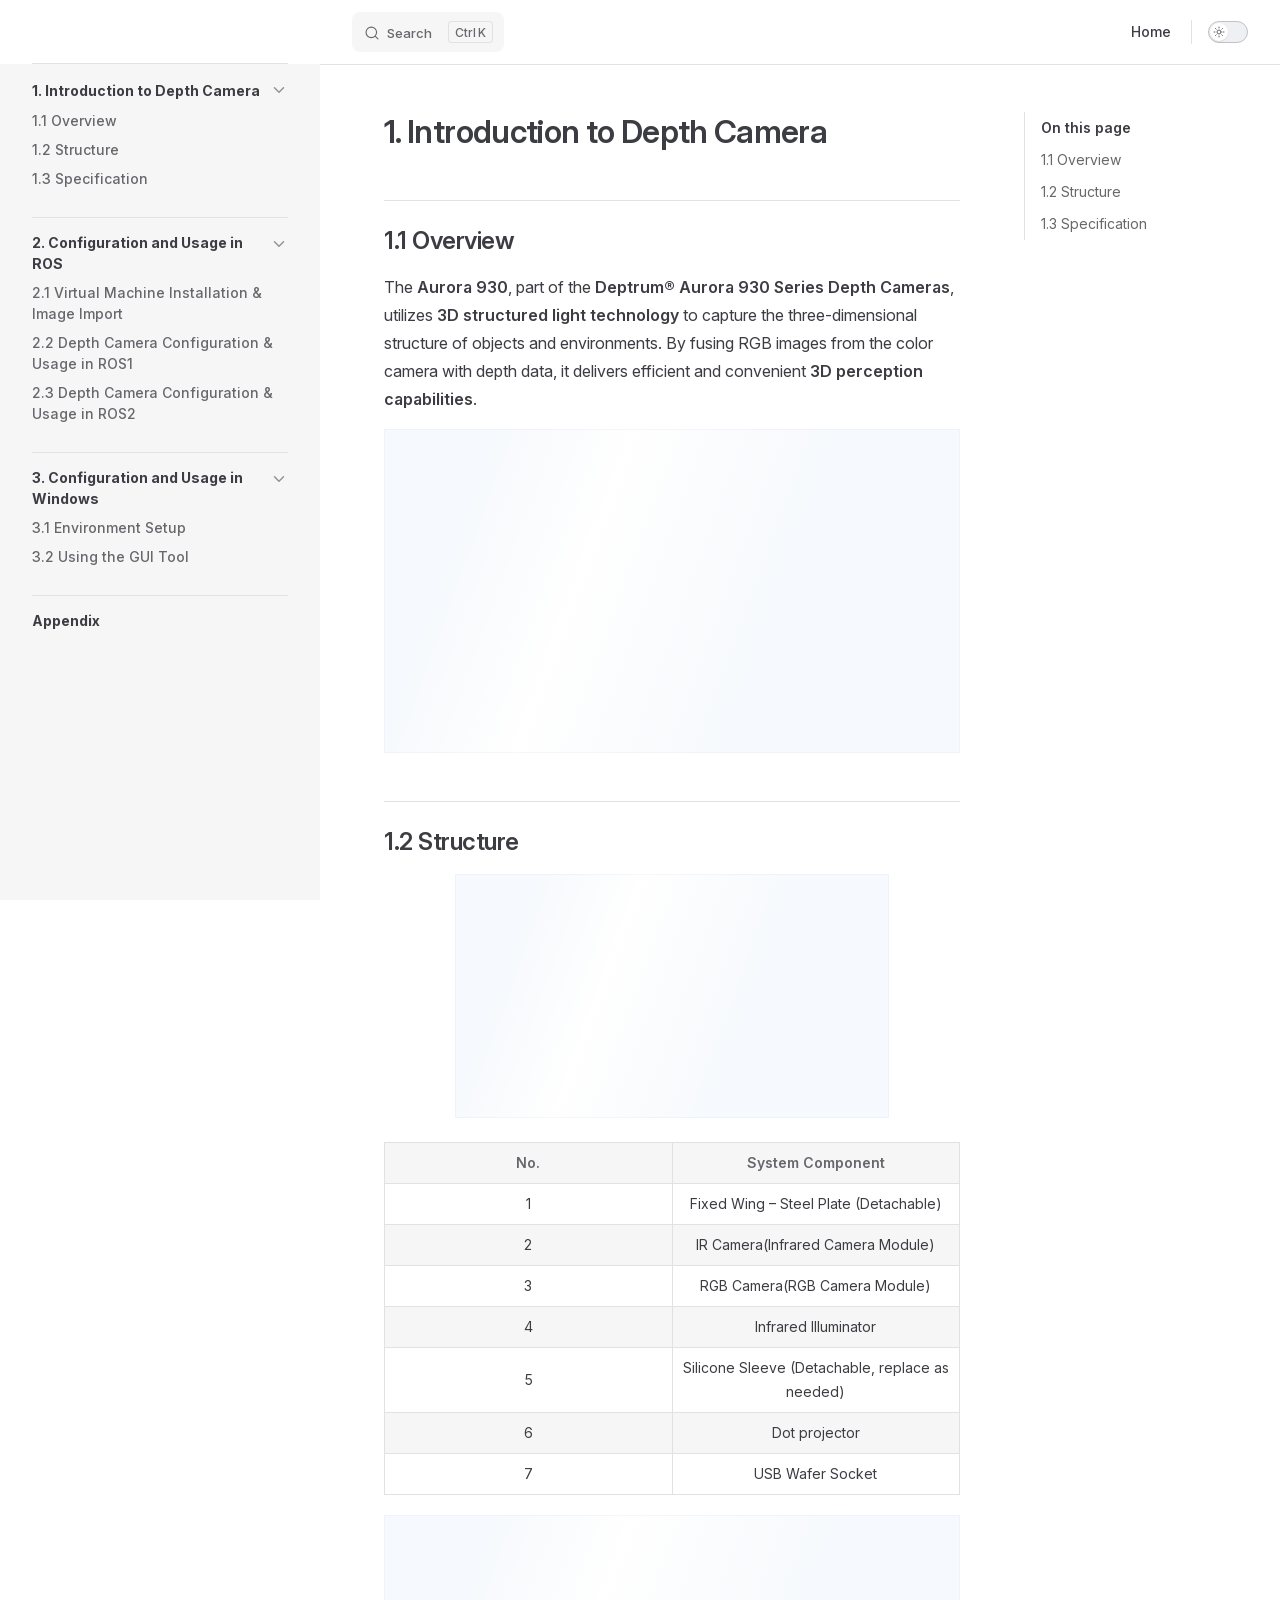
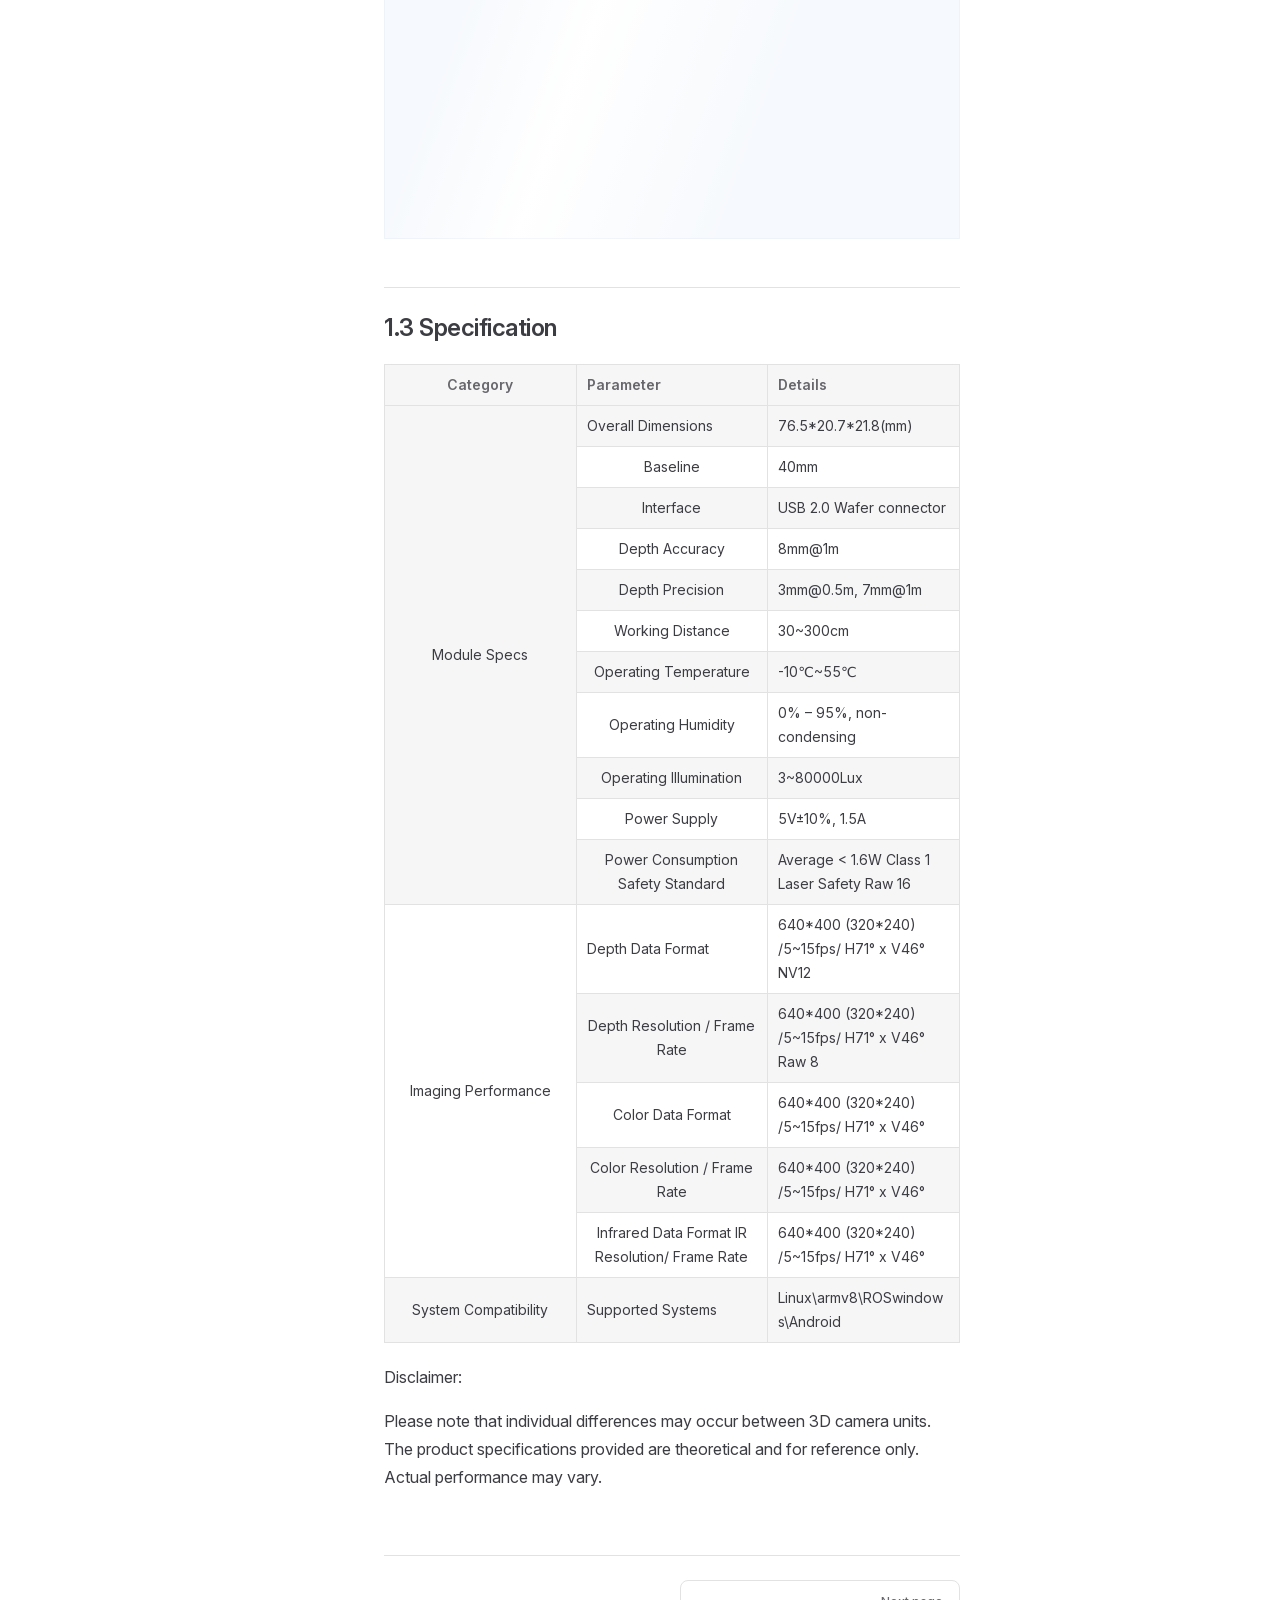
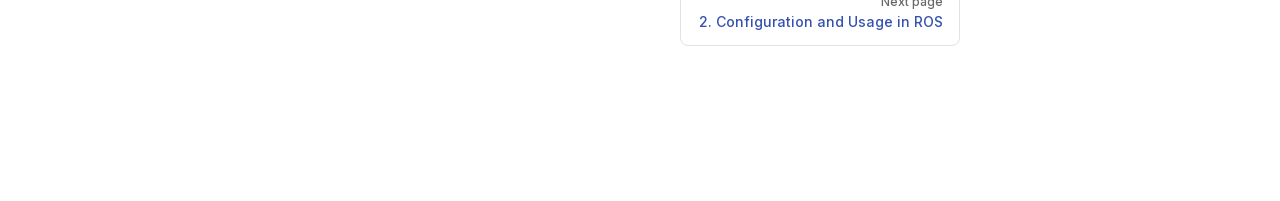
==== projects/Aurora930-Pro/en/latest/index.html @ 8a3d4b2e "内容修改" ====
<!DOCTYPE html>
<html lang="en-US" dir="ltr">
  <head>
    <meta charset="utf-8">
    <meta name="viewport" content="width=device-width,initial-scale=1">
    <title>Aurora930-Pro Documentation</title>
    <meta name="description" content="Aurora930-Pro depth camera documentation">
    <meta name="generator" content="VitePress v1.6.4">
    <link rel="preload stylesheet" href="/projects/Aurora930-Pro/en/latest/assets/style.Cp7P6zC-.css" as="style">
    <link rel="preload stylesheet" href="/projects/Aurora930-Pro/en/latest/vp-icons.css" as="style">
    
    <script type="module" src="/projects/Aurora930-Pro/en/latest/assets/app.D8AveaVB.js"></script>
    <link rel="preload" href="/projects/Aurora930-Pro/en/latest/assets/inter-roman-latin.Di8DUHzh.woff2" as="font" type="font/woff2" crossorigin="">
    <link rel="modulepreload" href="/projects/Aurora930-Pro/en/latest/assets/chunks/theme.DagCFH_u.js">
    <link rel="modulepreload" href="/projects/Aurora930-Pro/en/latest/assets/chunks/framework.CgKFW5Fx.js">
    <link rel="modulepreload" href="/projects/Aurora930-Pro/en/latest/assets/index.md.cElbRmN9.lean.js">
    <link rel="icon" href="/projects/Aurora930-Pro/en/latest/favicon.ico">
    <script id="check-dark-mode">(()=>{const e=localStorage.getItem("vitepress-theme-appearance")||"auto",a=window.matchMedia("(prefers-color-scheme: dark)").matches;(!e||e==="auto"?a:e==="dark")&&document.documentElement.classList.add("dark")})();</script>
    <script id="check-mac-os">document.documentElement.classList.toggle("mac",/Mac|iPhone|iPod|iPad/i.test(navigator.platform));</script>
  </head>
  <body>
    <div id="app"><!--[--><div class="page-redirect" style="text-align:center;padding:100px 20px;"><p>Redirecting to content page...</p><p><a href="/projects/Aurora930-Pro/en/latest/docs/1.Introduction_to_Depth_Camera.html" target="_self">If you are not redirected automatically, click here</a></p></div><!--[--><!----><!--]--><!----><!--]--></div>
    <script>window.__VP_HASH_MAP__=JSON.parse("{\"docs_1.introduction_to_depth_camera.md\":\"BYL09eOH\",\"docs_2.configuration_and_usage_in_ros.md\":\"D1vqk2oC\",\"docs_3.configuration_and_usage_in_windows.md\":\"Bz9KjbNF\",\"docs_appendix.md\":\"94akVBrg\",\"docs_index.md\":\"9IpDhLNs\",\"index.md\":\"cElbRmN9\"}");window.__VP_SITE_DATA__=JSON.parse("{\"lang\":\"en-US\",\"dir\":\"ltr\",\"title\":\"Aurora930-Pro Documentation\",\"description\":\"Aurora930-Pro depth camera documentation\",\"base\":\"/projects/Aurora930-Pro/en/latest/\",\"head\":[],\"router\":{\"prefetchLinks\":true},\"appearance\":true,\"themeConfig\":{\"siteTitle\":false,\"logo\":\"/e-logo.png\",\"outline\":[2,3],\"search\":{\"provider\":\"local\",\"options\":{\"translations\":{\"button\":{\"buttonText\":\"Search\",\"buttonAriaLabel\":\"Search\"},\"modal\":{\"searchBox\":{\"resetButtonTitle\":\"Clear search query\",\"resetButtonAriaLabel\":\"Clear search query\",\"cancelButtonText\":\"Cancel\",\"cancelButtonAriaLabel\":\"Cancel\"},\"startScreen\":{\"recentSearchTitle\":\"Recent Searches\",\"noRecentSearchText\":\"No recent searches\",\"suggestedQueryTitle\":\"Suggested Queries\"},\"noResultsScreen\":{\"noResultsText\":\"No results found for\",\"suggestedQueryText\":\"You can try searching for\",\"reportMissingResultsText\":\"Have any queries?\",\"reportMissingResultsLinkText\":\"Report here\"},\"footer\":{\"selectText\":\"to select\",\"navigateText\":\"to navigate\",\"closeText\":\"to close\"}}}}},\"nav\":[{\"text\":\"Home\",\"link\":\"https://www.hiwonder.net/\",\"target\":\"_self\"}],\"sidebar\":[{\"text\":\"1. Introduction to Depth Camera\",\"link\":\"/docs/1.Introduction_to_Depth_Camera.html\",\"collapsed\":false,\"items\":[{\"text\":\"1.1 Overview\",\"link\":\"/docs/1.Introduction_to_Depth_Camera.html#_1-1-overview\"},{\"text\":\"1.2 Structure\",\"link\":\"/docs/1.Introduction_to_Depth_Camera.html#_1-2-structure\"},{\"text\":\"1.3 Specification\",\"link\":\"/docs/1.Introduction_to_Depth_Camera.html#_1-3-specification\"}]},{\"text\":\"2. Configuration and Usage in ROS\",\"link\":\"/docs/2.Configuration_and_Usage_in_ROS.html\",\"collapsed\":false,\"items\":[{\"text\":\"2.1 Virtual Machine Installation & Image Import\",\"link\":\"/docs/2.Configuration_and_Usage_in_ROS.html#_2-1-virtual-machine-installation-image-import\"},{\"text\":\"2.2 Depth Camera Configuration & Usage in ROS1\",\"link\":\"/docs/2.Configuration_and_Usage_in_ROS.html#_2-2-depth-camera-configuration-usage-in-ros1\"},{\"text\":\"2.3 Depth Camera Configuration & Usage in ROS2\",\"link\":\"/docs/2.Configuration_and_Usage_in_ROS.html#_2-3-depth-camera-configuration-usage-in-ros2\"}]},{\"text\":\"3. Configuration and Usage in Windows\",\"link\":\"/docs/3.Configuration_and_Usage_in_Windows.html\",\"collapsed\":false,\"items\":[{\"text\":\"3.1 Environment Setup\",\"link\":\"/docs/3.Configuration_and_Usage_in_Windows.html#_3-1-environment-setup\"},{\"text\":\"3.2 Using the GUI Tool\",\"link\":\"/docs/3.Configuration_and_Usage_in_Windows.html#_3-2-using-the-gui-tool\"}]},{\"text\":\"Appendix\",\"link\":\"/docs/Appendix.html\",\"collapsed\":false,\"items\":[]}]},\"locales\":{},\"scrollOffset\":134,\"cleanUrls\":false}");</script>
    
  </body>
</html>
---- projects/Aurora930-Pro/en/latest/assets/style.Cp7P6zC-.css ----
@font-face{font-family:Inter;font-style:normal;font-weight:100 900;font-display:swap;src:url(/projects/Aurora930-Pro/en/latest/assets/inter-roman-cyrillic-ext.BBPuwvHQ.woff2) format("woff2");unicode-range:U+0460-052F,U+1C80-1C88,U+20B4,U+2DE0-2DFF,U+A640-A69F,U+FE2E-FE2F}@font-face{font-family:Inter;font-style:normal;font-weight:100 900;font-display:swap;src:url(/projects/Aurora930-Pro/en/latest/assets/inter-roman-cyrillic.C5lxZ8CY.woff2) format("woff2");unicode-range:U+0301,U+0400-045F,U+0490-0491,U+04B0-04B1,U+2116}@font-face{font-family:Inter;font-style:normal;font-weight:100 900;font-display:swap;src:url(/projects/Aurora930-Pro/en/latest/assets/inter-roman-greek-ext.CqjqNYQ-.woff2) format("woff2");unicode-range:U+1F00-1FFF}@font-face{font-family:Inter;font-style:normal;font-weight:100 900;font-display:swap;src:url(/projects/Aurora930-Pro/en/latest/assets/inter-roman-greek.BBVDIX6e.woff2) format("woff2");unicode-range:U+0370-0377,U+037A-037F,U+0384-038A,U+038C,U+038E-03A1,U+03A3-03FF}@font-face{font-family:Inter;font-style:normal;font-weight:100 900;font-display:swap;src:url(/projects/Aurora930-Pro/en/latest/assets/inter-roman-vietnamese.BjW4sHH5.woff2) format("woff2");unicode-range:U+0102-0103,U+0110-0111,U+0128-0129,U+0168-0169,U+01A0-01A1,U+01AF-01B0,U+0300-0301,U+0303-0304,U+0308-0309,U+0323,U+0329,U+1EA0-1EF9,U+20AB}@font-face{font-family:Inter;font-style:normal;font-weight:100 900;font-display:swap;src:url(/projects/Aurora930-Pro/en/latest/assets/inter-roman-latin-ext.4ZJIpNVo.woff2) format("woff2");unicode-range:U+0100-02AF,U+0304,U+0308,U+0329,U+1E00-1E9F,U+1EF2-1EFF,U+2020,U+20A0-20AB,U+20AD-20C0,U+2113,U+2C60-2C7F,U+A720-A7FF}@font-face{font-family:Inter;font-style:normal;font-weight:100 900;font-display:swap;src:url(/projects/Aurora930-Pro/en/latest/assets/inter-roman-latin.Di8DUHzh.woff2) format("woff2");unicode-range:U+0000-00FF,U+0131,U+0152-0153,U+02BB-02BC,U+02C6,U+02DA,U+02DC,U+0304,U+0308,U+0329,U+2000-206F,U+2074,U+20AC,U+2122,U+2191,U+2193,U+2212,U+2215,U+FEFF,U+FFFD}@font-face{font-family:Inter;font-style:italic;font-weight:100 900;font-display:swap;src:url(/projects/Aurora930-Pro/en/latest/assets/inter-italic-cyrillic-ext.r48I6akx.woff2) format("woff2");unicode-range:U+0460-052F,U+1C80-1C88,U+20B4,U+2DE0-2DFF,U+A640-A69F,U+FE2E-FE2F}@font-face{font-family:Inter;font-style:italic;font-weight:100 900;font-display:swap;src:url(/projects/Aurora930-Pro/en/latest/assets/inter-italic-cyrillic.By2_1cv3.woff2) format("woff2");unicode-range:U+0301,U+0400-045F,U+0490-0491,U+04B0-04B1,U+2116}@font-face{font-family:Inter;font-style:italic;font-weight:100 900;font-display:swap;src:url(/projects/Aurora930-Pro/en/latest/assets/inter-italic-greek-ext.1u6EdAuj.woff2) format("woff2");unicode-range:U+1F00-1FFF}@font-face{font-family:Inter;font-style:italic;font-weight:100 900;font-display:swap;src:url(/projects/Aurora930-Pro/en/latest/assets/inter-italic-greek.DJ8dCoTZ.woff2) format("woff2");unicode-range:U+0370-0377,U+037A-037F,U+0384-038A,U+038C,U+038E-03A1,U+03A3-03FF}@font-face{font-family:Inter;font-style:italic;font-weight:100 900;font-display:swap;src:url(/projects/Aurora930-Pro/en/latest/assets/inter-italic-vietnamese.BSbpV94h.woff2) format("woff2");unicode-range:U+0102-0103,U+0110-0111,U+0128-0129,U+0168-0169,U+01A0-01A1,U+01AF-01B0,U+0300-0301,U+0303-0304,U+0308-0309,U+0323,U+0329,U+1EA0-1EF9,U+20AB}@font-face{font-family:Inter;font-style:italic;font-weight:100 900;font-display:swap;src:url(/projects/Aurora930-Pro/en/latest/assets/inter-italic-latin-ext.CN1xVJS-.woff2) format("woff2");unicode-range:U+0100-02AF,U+0304,U+0308,U+0329,U+1E00-1E9F,U+1EF2-1EFF,U+2020,U+20A0-20AB,U+20AD-20C0,U+2113,U+2C60-2C7F,U+A720-A7FF}@font-face{font-family:Inter;font-style:italic;font-weight:100 900;font-display:swap;src:url(/projects/Aurora930-Pro/en/latest/assets/inter-italic-latin.C2AdPX0b.woff2) format("woff2");unicode-range:U+0000-00FF,U+0131,U+0152-0153,U+02BB-02BC,U+02C6,U+02DA,U+02DC,U+0304,U+0308,U+0329,U+2000-206F,U+2074,U+20AC,U+2122,U+2191,U+2193,U+2212,U+2215,U+FEFF,U+FFFD}@font-face{font-family:Punctuation SC;font-weight:400;src:local("PingFang SC Regular"),local("Noto Sans CJK SC"),local("Microsoft YaHei");unicode-range:U+201C,U+201D,U+2018,U+2019,U+2E3A,U+2014,U+2013,U+2026,U+00B7,U+007E,U+002F}@font-face{font-family:Punctuation SC;font-weight:500;src:local("PingFang SC Medium"),local("Noto Sans CJK SC"),local("Microsoft YaHei");unicode-range:U+201C,U+201D,U+2018,U+2019,U+2E3A,U+2014,U+2013,U+2026,U+00B7,U+007E,U+002F}@font-face{font-family:Punctuation SC;font-weight:600;src:local("PingFang SC Semibold"),local("Noto Sans CJK SC Bold"),local("Microsoft YaHei Bold");unicode-range:U+201C,U+201D,U+2018,U+2019,U+2E3A,U+2014,U+2013,U+2026,U+00B7,U+007E,U+002F}@font-face{font-family:Punctuation SC;font-weight:700;src:local("PingFang SC Semibold"),local("Noto Sans CJK SC Bold"),local("Microsoft YaHei Bold");unicode-range:U+201C,U+201D,U+2018,U+2019,U+2E3A,U+2014,U+2013,U+2026,U+00B7,U+007E,U+002F}:root{--vp-c-white: #ffffff;--vp-c-black: #000000;--vp-c-neutral: var(--vp-c-black);--vp-c-neutral-inverse: var(--vp-c-white)}.dark{--vp-c-neutral: var(--vp-c-white);--vp-c-neutral-inverse: var(--vp-c-black)}:root{--vp-c-gray-1: #dddde3;--vp-c-gray-2: #e4e4e9;--vp-c-gray-3: #ebebef;--vp-c-gray-soft: rgba(142, 150, 170, .14);--vp-c-indigo-1: #3451b2;--vp-c-indigo-2: #3a5ccc;--vp-c-indigo-3: #5672cd;--vp-c-indigo-soft: rgba(100, 108, 255, .14);--vp-c-purple-1: #6f42c1;--vp-c-purple-2: #7e4cc9;--vp-c-purple-3: #8e5cd9;--vp-c-purple-soft: rgba(159, 122, 234, .14);--vp-c-green-1: #18794e;--vp-c-green-2: #299764;--vp-c-green-3: #30a46c;--vp-c-green-soft: rgba(16, 185, 129, .14);--vp-c-yellow-1: #915930;--vp-c-yellow-2: #946300;--vp-c-yellow-3: #9f6a00;--vp-c-yellow-soft: rgba(234, 179, 8, .14);--vp-c-red-1: #b8272c;--vp-c-red-2: #d5393e;--vp-c-red-3: #e0575b;--vp-c-red-soft: rgba(244, 63, 94, .14);--vp-c-sponsor: #db2777}.dark{--vp-c-gray-1: #515c67;--vp-c-gray-2: #414853;--vp-c-gray-3: #32363f;--vp-c-gray-soft: rgba(101, 117, 133, .16);--vp-c-indigo-1: #a8b1ff;--vp-c-indigo-2: #5c73e7;--vp-c-indigo-3: #3e63dd;--vp-c-indigo-soft: rgba(100, 108, 255, .16);--vp-c-purple-1: #c8abfa;--vp-c-purple-2: #a879e6;--vp-c-purple-3: #8e5cd9;--vp-c-purple-soft: rgba(159, 122, 234, .16);--vp-c-green-1: #3dd68c;--vp-c-green-2: #30a46c;--vp-c-green-3: #298459;--vp-c-green-soft: rgba(16, 185, 129, .16);--vp-c-yellow-1: #f9b44e;--vp-c-yellow-2: #da8b17;--vp-c-yellow-3: #a46a0a;--vp-c-yellow-soft: rgba(234, 179, 8, .16);--vp-c-red-1: #f66f81;--vp-c-red-2: #f14158;--vp-c-red-3: #b62a3c;--vp-c-red-soft: rgba(244, 63, 94, .16)}:root{--vp-c-bg: #ffffff;--vp-c-bg-alt: #f6f6f7;--vp-c-bg-elv: #ffffff;--vp-c-bg-soft: #f6f6f7}.dark{--vp-c-bg: #1b1b1f;--vp-c-bg-alt: #161618;--vp-c-bg-elv: #202127;--vp-c-bg-soft: #202127}:root{--vp-c-border: #c2c2c4;--vp-c-divider: #e2e2e3;--vp-c-gutter: #e2e2e3}.dark{--vp-c-border: #3c3f44;--vp-c-divider: #2e2e32;--vp-c-gutter: #000000}:root{--vp-c-text-1: #3c3c43;--vp-c-text-2: #67676c;--vp-c-text-3: #929295}.dark{--vp-c-text-1: #dfdfd6;--vp-c-text-2: #98989f;--vp-c-text-3: #6a6a71}:root{--vp-c-default-1: var(--vp-c-gray-1);--vp-c-default-2: var(--vp-c-gray-2);--vp-c-default-3: var(--vp-c-gray-3);--vp-c-default-soft: var(--vp-c-gray-soft);--vp-c-brand-1: var(--vp-c-indigo-1);--vp-c-brand-2: var(--vp-c-indigo-2);--vp-c-brand-3: var(--vp-c-indigo-3);--vp-c-brand-soft: var(--vp-c-indigo-soft);--vp-c-brand: var(--vp-c-brand-1);--vp-c-tip-1: var(--vp-c-brand-1);--vp-c-tip-2: var(--vp-c-brand-2);--vp-c-tip-3: var(--vp-c-brand-3);--vp-c-tip-soft: var(--vp-c-brand-soft);--vp-c-note-1: var(--vp-c-brand-1);--vp-c-note-2: var(--vp-c-brand-2);--vp-c-note-3: var(--vp-c-brand-3);--vp-c-note-soft: var(--vp-c-brand-soft);--vp-c-success-1: var(--vp-c-green-1);--vp-c-success-2: var(--vp-c-green-2);--vp-c-success-3: var(--vp-c-green-3);--vp-c-success-soft: var(--vp-c-green-soft);--vp-c-important-1: var(--vp-c-purple-1);--vp-c-important-2: var(--vp-c-purple-2);--vp-c-important-3: var(--vp-c-purple-3);--vp-c-important-soft: var(--vp-c-purple-soft);--vp-c-warning-1: var(--vp-c-yellow-1);--vp-c-warning-2: var(--vp-c-yellow-2);--vp-c-warning-3: var(--vp-c-yellow-3);--vp-c-warning-soft: var(--vp-c-yellow-soft);--vp-c-danger-1: var(--vp-c-red-1);--vp-c-danger-2: var(--vp-c-red-2);--vp-c-danger-3: var(--vp-c-red-3);--vp-c-danger-soft: var(--vp-c-red-soft);--vp-c-caution-1: var(--vp-c-red-1);--vp-c-caution-2: var(--vp-c-red-2);--vp-c-caution-3: var(--vp-c-red-3);--vp-c-caution-soft: var(--vp-c-red-soft)}:root{--vp-font-family-base: "Inter", ui-sans-serif, system-ui, sans-serif, "Apple Color Emoji", "Segoe UI Emoji", "Segoe UI Symbol", "Noto Color Emoji";--vp-font-family-mono: ui-monospace, "Menlo", "Monaco", "Consolas", "Liberation Mono", "Courier New", monospace;font-optical-sizing:auto}:root:where(:lang(zh)){--vp-font-family-base: "Punctuation SC", "Inter", ui-sans-serif, system-ui, sans-serif, "Apple Color Emoji", "Segoe UI Emoji", "Segoe UI Symbol", "Noto Color Emoji"}:root{--vp-shadow-1: 0 1px 2px rgba(0, 0, 0, .04), 0 1px 2px rgba(0, 0, 0, .06);--vp-shadow-2: 0 3px 12px rgba(0, 0, 0, .07), 0 1px 4px rgba(0, 0, 0, .07);--vp-shadow-3: 0 12px 32px rgba(0, 0, 0, .1), 0 2px 6px rgba(0, 0, 0, .08);--vp-shadow-4: 0 14px 44px rgba(0, 0, 0, .12), 0 3px 9px rgba(0, 0, 0, .12);--vp-shadow-5: 0 18px 56px rgba(0, 0, 0, .16), 0 4px 12px rgba(0, 0, 0, .16)}:root{--vp-z-index-footer: 10;--vp-z-index-local-nav: 20;--vp-z-index-nav: 30;--vp-z-index-layout-top: 40;--vp-z-index-backdrop: 50;--vp-z-index-sidebar: 60}@media (min-width: 960px){:root{--vp-z-index-sidebar: 25}}:root{--vp-layout-max-width: 1440px}:root{--vp-header-anchor-symbol: "#"}:root{--vp-code-line-height: 1.7;--vp-code-font-size: .875em;--vp-code-color: var(--vp-c-brand-1);--vp-code-link-color: var(--vp-c-brand-1);--vp-code-link-hover-color: var(--vp-c-brand-2);--vp-code-bg: var(--vp-c-default-soft);--vp-code-block-color: var(--vp-c-text-2);--vp-code-block-bg: var(--vp-c-bg-alt);--vp-code-block-divider-color: var(--vp-c-gutter);--vp-code-lang-color: var(--vp-c-text-3);--vp-code-line-highlight-color: var(--vp-c-default-soft);--vp-code-line-number-color: var(--vp-c-text-3);--vp-code-line-diff-add-color: var(--vp-c-success-soft);--vp-code-line-diff-add-symbol-color: var(--vp-c-success-1);--vp-code-line-diff-remove-color: var(--vp-c-danger-soft);--vp-code-line-diff-remove-symbol-color: var(--vp-c-danger-1);--vp-code-line-warning-color: var(--vp-c-warning-soft);--vp-code-line-error-color: var(--vp-c-danger-soft);--vp-code-copy-code-border-color: var(--vp-c-divider);--vp-code-copy-code-bg: var(--vp-c-bg-soft);--vp-code-copy-code-hover-border-color: var(--vp-c-divider);--vp-code-copy-code-hover-bg: var(--vp-c-bg);--vp-code-copy-code-active-text: var(--vp-c-text-2);--vp-code-copy-copied-text-content: "Copied";--vp-code-tab-divider: var(--vp-code-block-divider-color);--vp-code-tab-text-color: var(--vp-c-text-2);--vp-code-tab-bg: var(--vp-code-block-bg);--vp-code-tab-hover-text-color: var(--vp-c-text-1);--vp-code-tab-active-text-color: var(--vp-c-text-1);--vp-code-tab-active-bar-color: var(--vp-c-brand-1)}:lang(es),:lang(pt){--vp-code-copy-copied-text-content: "Copiado"}:lang(fa){--vp-code-copy-copied-text-content: "کپی شد"}:lang(ko){--vp-code-copy-copied-text-content: "복사됨"}:lang(ru){--vp-code-copy-copied-text-content: "Скопировано"}:lang(zh){--vp-code-copy-copied-text-content: "已复制"}:root{--vp-button-brand-border: transparent;--vp-button-brand-text: var(--vp-c-white);--vp-button-brand-bg: var(--vp-c-brand-3);--vp-button-brand-hover-border: transparent;--vp-button-brand-hover-text: var(--vp-c-white);--vp-button-brand-hover-bg: var(--vp-c-brand-2);--vp-button-brand-active-border: transparent;--vp-button-brand-active-text: var(--vp-c-white);--vp-button-brand-active-bg: var(--vp-c-brand-1);--vp-button-alt-border: transparent;--vp-button-alt-text: var(--vp-c-text-1);--vp-button-alt-bg: var(--vp-c-default-3);--vp-button-alt-hover-border: transparent;--vp-button-alt-hover-text: var(--vp-c-text-1);--vp-button-alt-hover-bg: var(--vp-c-default-2);--vp-button-alt-active-border: transparent;--vp-button-alt-active-text: var(--vp-c-text-1);--vp-button-alt-active-bg: var(--vp-c-default-1);--vp-button-sponsor-border: var(--vp-c-text-2);--vp-button-sponsor-text: var(--vp-c-text-2);--vp-button-sponsor-bg: transparent;--vp-button-sponsor-hover-border: var(--vp-c-sponsor);--vp-button-sponsor-hover-text: var(--vp-c-sponsor);--vp-button-sponsor-hover-bg: transparent;--vp-button-sponsor-active-border: var(--vp-c-sponsor);--vp-button-sponsor-active-text: var(--vp-c-sponsor);--vp-button-sponsor-active-bg: transparent}:root{--vp-custom-block-font-size: 14px;--vp-custom-block-code-font-size: 13px;--vp-custom-block-info-border: transparent;--vp-custom-block-info-text: var(--vp-c-text-1);--vp-custom-block-info-bg: var(--vp-c-default-soft);--vp-custom-block-info-code-bg: var(--vp-c-default-soft);--vp-custom-block-note-border: transparent;--vp-custom-block-note-text: var(--vp-c-text-1);--vp-custom-block-note-bg: var(--vp-c-default-soft);--vp-custom-block-note-code-bg: var(--vp-c-default-soft);--vp-custom-block-tip-border: transparent;--vp-custom-block-tip-text: var(--vp-c-text-1);--vp-custom-block-tip-bg: var(--vp-c-tip-soft);--vp-custom-block-tip-code-bg: var(--vp-c-tip-soft);--vp-custom-block-important-border: transparent;--vp-custom-block-important-text: var(--vp-c-text-1);--vp-custom-block-important-bg: var(--vp-c-important-soft);--vp-custom-block-important-code-bg: var(--vp-c-important-soft);--vp-custom-block-warning-border: transparent;--vp-custom-block-warning-text: var(--vp-c-text-1);--vp-custom-block-warning-bg: var(--vp-c-warning-soft);--vp-custom-block-warning-code-bg: var(--vp-c-warning-soft);--vp-custom-block-danger-border: transparent;--vp-custom-block-danger-text: var(--vp-c-text-1);--vp-custom-block-danger-bg: var(--vp-c-danger-soft);--vp-custom-block-danger-code-bg: var(--vp-c-danger-soft);--vp-custom-block-caution-border: transparent;--vp-custom-block-caution-text: var(--vp-c-text-1);--vp-custom-block-caution-bg: var(--vp-c-caution-soft);--vp-custom-block-caution-code-bg: var(--vp-c-caution-soft);--vp-custom-block-details-border: var(--vp-custom-block-info-border);--vp-custom-block-details-text: var(--vp-custom-block-info-text);--vp-custom-block-details-bg: var(--vp-custom-block-info-bg);--vp-custom-block-details-code-bg: var(--vp-custom-block-info-code-bg)}:root{--vp-input-border-color: var(--vp-c-border);--vp-input-bg-color: var(--vp-c-bg-alt);--vp-input-switch-bg-color: var(--vp-c-default-soft)}:root{--vp-nav-height: 64px;--vp-nav-bg-color: var(--vp-c-bg);--vp-nav-screen-bg-color: var(--vp-c-bg);--vp-nav-logo-height: 24px}.hide-nav{--vp-nav-height: 0px}.hide-nav .VPSidebar{--vp-nav-height: 22px}:root{--vp-local-nav-bg-color: var(--vp-c-bg)}:root{--vp-sidebar-width: 272px;--vp-sidebar-bg-color: var(--vp-c-bg-alt)}:root{--vp-backdrop-bg-color: rgba(0, 0, 0, .6)}:root{--vp-home-hero-name-color: var(--vp-c-brand-1);--vp-home-hero-name-background: transparent;--vp-home-hero-image-background-image: none;--vp-home-hero-image-filter: none}:root{--vp-badge-info-border: transparent;--vp-badge-info-text: var(--vp-c-text-2);--vp-badge-info-bg: var(--vp-c-default-soft);--vp-badge-tip-border: transparent;--vp-badge-tip-text: var(--vp-c-tip-1);--vp-badge-tip-bg: var(--vp-c-tip-soft);--vp-badge-warning-border: transparent;--vp-badge-warning-text: var(--vp-c-warning-1);--vp-badge-warning-bg: var(--vp-c-warning-soft);--vp-badge-danger-border: transparent;--vp-badge-danger-text: var(--vp-c-danger-1);--vp-badge-danger-bg: var(--vp-c-danger-soft)}:root{--vp-carbon-ads-text-color: var(--vp-c-text-1);--vp-carbon-ads-poweredby-color: var(--vp-c-text-2);--vp-carbon-ads-bg-color: var(--vp-c-bg-soft);--vp-carbon-ads-hover-text-color: var(--vp-c-brand-1);--vp-carbon-ads-hover-poweredby-color: var(--vp-c-text-1)}:root{--vp-local-search-bg: var(--vp-c-bg);--vp-local-search-result-bg: var(--vp-c-bg);--vp-local-search-result-border: var(--vp-c-divider);--vp-local-search-result-selected-bg: var(--vp-c-bg);--vp-local-search-result-selected-border: var(--vp-c-brand-1);--vp-local-search-highlight-bg: var(--vp-c-brand-1);--vp-local-search-highlight-text: var(--vp-c-neutral-inverse)}@media (prefers-reduced-motion: reduce){*,:before,:after{animation-delay:-1ms!important;animation-duration:1ms!important;animation-iteration-count:1!important;background-attachment:initial!important;scroll-behavior:auto!important;transition-duration:0s!important;transition-delay:0s!important}}*,:before,:after{box-sizing:border-box}html{line-height:1.4;font-size:16px;-webkit-text-size-adjust:100%}html.dark{color-scheme:dark}body{margin:0;width:100%;min-width:320px;min-height:100vh;line-height:24px;font-family:var(--vp-font-family-base);font-size:16px;font-weight:400;color:var(--vp-c-text-1);background-color:var(--vp-c-bg);font-synthesis:style;text-rendering:optimizeLegibility;-webkit-font-smoothing:antialiased;-moz-osx-font-smoothing:grayscale}main{display:block}h1,h2,h3,h4,h5,h6{margin:0;line-height:24px;font-size:16px;font-weight:400}p{margin:0}strong,b{font-weight:600}a,area,button,[role=button],input,label,select,summary,textarea{touch-action:manipulation}a{color:inherit;text-decoration:inherit}ol,ul{list-style:none;margin:0;padding:0}blockquote{margin:0}pre,code,kbd,samp{font-family:var(--vp-font-family-mono)}img,svg,video,canvas,audio,iframe,embed,object{display:block}figure{margin:0}img,video{max-width:100%;height:auto}button,input,optgroup,select,textarea{border:0;padding:0;line-height:inherit;color:inherit}button{padding:0;font-family:inherit;background-color:transparent;background-image:none}button:enabled,[role=button]:enabled{cursor:pointer}button:focus,button:focus-visible{outline:1px dotted;outline:4px auto -webkit-focus-ring-color}button:focus:not(:focus-visible){outline:none!important}input:focus,textarea:focus,select:focus{outline:none}table{border-collapse:collapse}input{background-color:transparent}input:-ms-input-placeholder,textarea:-ms-input-placeholder{color:var(--vp-c-text-3)}input::-ms-input-placeholder,textarea::-ms-input-placeholder{color:var(--vp-c-text-3)}input::placeholder,textarea::placeholder{color:var(--vp-c-text-3)}input::-webkit-outer-spin-button,input::-webkit-inner-spin-button{-webkit-appearance:none;margin:0}input[type=number]{-moz-appearance:textfield}textarea{resize:vertical}select{-webkit-appearance:none}fieldset{margin:0;padding:0}h1,h2,h3,h4,h5,h6,li,p{overflow-wrap:break-word}vite-error-overlay{z-index:9999}mjx-container{overflow-x:auto}mjx-container>svg{display:inline-block;margin:auto}[class^=vpi-],[class*=" vpi-"],.vp-icon{width:1em;height:1em}[class^=vpi-].bg,[class*=" vpi-"].bg,.vp-icon.bg{background-size:100% 100%;background-color:transparent}[class^=vpi-]:not(.bg),[class*=" vpi-"]:not(.bg),.vp-icon:not(.bg){-webkit-mask:var(--icon) no-repeat;mask:var(--icon) no-repeat;-webkit-mask-size:100% 100%;mask-size:100% 100%;background-color:currentColor;color:inherit}.vpi-align-left{--icon: url("data:image/svg+xml,%3Csvg xmlns='http://www.w3.org/2000/svg' fill='none' stroke='currentColor' stroke-linecap='round' stroke-linejoin='round' stroke-width='2' viewBox='0 0 24 24'%3E%3Cpath d='M21 6H3M15 12H3M17 18H3'/%3E%3C/svg%3E")}.vpi-arrow-right,.vpi-arrow-down,.vpi-arrow-left,.vpi-arrow-up{--icon: url("data:image/svg+xml,%3Csvg xmlns='http://www.w3.org/2000/svg' fill='none' stroke='currentColor' stroke-linecap='round' stroke-linejoin='round' stroke-width='2' viewBox='0 0 24 24'%3E%3Cpath d='M5 12h14M12 5l7 7-7 7'/%3E%3C/svg%3E")}.vpi-chevron-right,.vpi-chevron-down,.vpi-chevron-left,.vpi-chevron-up{--icon: url("data:image/svg+xml,%3Csvg xmlns='http://www.w3.org/2000/svg' fill='none' stroke='currentColor' stroke-linecap='round' stroke-linejoin='round' stroke-width='2' viewBox='0 0 24 24'%3E%3Cpath d='m9 18 6-6-6-6'/%3E%3C/svg%3E")}.vpi-chevron-down,.vpi-arrow-down{transform:rotate(90deg)}.vpi-chevron-left,.vpi-arrow-left{transform:rotate(180deg)}.vpi-chevron-up,.vpi-arrow-up{transform:rotate(-90deg)}.vpi-square-pen{--icon: url("data:image/svg+xml,%3Csvg xmlns='http://www.w3.org/2000/svg' fill='none' stroke='currentColor' stroke-linecap='round' stroke-linejoin='round' stroke-width='2' viewBox='0 0 24 24'%3E%3Cpath d='M12 3H5a2 2 0 0 0-2 2v14a2 2 0 0 0 2 2h14a2 2 0 0 0 2-2v-7'/%3E%3Cpath d='M18.375 2.625a2.121 2.121 0 1 1 3 3L12 15l-4 1 1-4Z'/%3E%3C/svg%3E")}.vpi-plus{--icon: url("data:image/svg+xml,%3Csvg xmlns='http://www.w3.org/2000/svg' fill='none' stroke='currentColor' stroke-linecap='round' stroke-linejoin='round' stroke-width='2' viewBox='0 0 24 24'%3E%3Cpath d='M5 12h14M12 5v14'/%3E%3C/svg%3E")}.vpi-sun{--icon: url("data:image/svg+xml,%3Csvg xmlns='http://www.w3.org/2000/svg' fill='none' stroke='currentColor' stroke-linecap='round' stroke-linejoin='round' stroke-width='2' viewBox='0 0 24 24'%3E%3Ccircle cx='12' cy='12' r='4'/%3E%3Cpath d='M12 2v2M12 20v2M4.93 4.93l1.41 1.41M17.66 17.66l1.41 1.41M2 12h2M20 12h2M6.34 17.66l-1.41 1.41M19.07 4.93l-1.41 1.41'/%3E%3C/svg%3E")}.vpi-moon{--icon: url("data:image/svg+xml,%3Csvg xmlns='http://www.w3.org/2000/svg' fill='none' stroke='currentColor' stroke-linecap='round' stroke-linejoin='round' stroke-width='2' viewBox='0 0 24 24'%3E%3Cpath d='M12 3a6 6 0 0 0 9 9 9 9 0 1 1-9-9Z'/%3E%3C/svg%3E")}.vpi-more-horizontal{--icon: url("data:image/svg+xml,%3Csvg xmlns='http://www.w3.org/2000/svg' fill='none' stroke='currentColor' stroke-linecap='round' stroke-linejoin='round' stroke-width='2' viewBox='0 0 24 24'%3E%3Ccircle cx='12' cy='12' r='1'/%3E%3Ccircle cx='19' cy='12' r='1'/%3E%3Ccircle cx='5' cy='12' r='1'/%3E%3C/svg%3E")}.vpi-languages{--icon: url("data:image/svg+xml,%3Csvg xmlns='http://www.w3.org/2000/svg' fill='none' stroke='currentColor' stroke-linecap='round' stroke-linejoin='round' stroke-width='2' viewBox='0 0 24 24'%3E%3Cpath d='m5 8 6 6M4 14l6-6 2-3M2 5h12M7 2h1M22 22l-5-10-5 10M14 18h6'/%3E%3C/svg%3E")}.vpi-heart{--icon: url("data:image/svg+xml,%3Csvg xmlns='http://www.w3.org/2000/svg' fill='none' stroke='currentColor' stroke-linecap='round' stroke-linejoin='round' stroke-width='2' viewBox='0 0 24 24'%3E%3Cpath d='M19 14c1.49-1.46 3-3.21 3-5.5A5.5 5.5 0 0 0 16.5 3c-1.76 0-3 .5-4.5 2-1.5-1.5-2.74-2-4.5-2A5.5 5.5 0 0 0 2 8.5c0 2.3 1.5 4.05 3 5.5l7 7Z'/%3E%3C/svg%3E")}.vpi-search{--icon: url("data:image/svg+xml,%3Csvg xmlns='http://www.w3.org/2000/svg' fill='none' stroke='currentColor' stroke-linecap='round' stroke-linejoin='round' stroke-width='2' viewBox='0 0 24 24'%3E%3Ccircle cx='11' cy='11' r='8'/%3E%3Cpath d='m21 21-4.3-4.3'/%3E%3C/svg%3E")}.vpi-layout-list{--icon: url("data:image/svg+xml,%3Csvg xmlns='http://www.w3.org/2000/svg' fill='none' stroke='currentColor' stroke-linecap='round' stroke-linejoin='round' stroke-width='2' viewBox='0 0 24 24'%3E%3Crect width='7' height='7' x='3' y='3' rx='1'/%3E%3Crect width='7' height='7' x='3' y='14' rx='1'/%3E%3Cpath d='M14 4h7M14 9h7M14 15h7M14 20h7'/%3E%3C/svg%3E")}.vpi-delete{--icon: url("data:image/svg+xml,%3Csvg xmlns='http://www.w3.org/2000/svg' fill='none' stroke='currentColor' stroke-linecap='round' stroke-linejoin='round' stroke-width='2' viewBox='0 0 24 24'%3E%3Cpath d='M20 5H9l-7 7 7 7h11a2 2 0 0 0 2-2V7a2 2 0 0 0-2-2ZM18 9l-6 6M12 9l6 6'/%3E%3C/svg%3E")}.vpi-corner-down-left{--icon: url("data:image/svg+xml,%3Csvg xmlns='http://www.w3.org/2000/svg' fill='none' stroke='currentColor' stroke-linecap='round' stroke-linejoin='round' stroke-width='2' viewBox='0 0 24 24'%3E%3Cpath d='m9 10-5 5 5 5'/%3E%3Cpath d='M20 4v7a4 4 0 0 1-4 4H4'/%3E%3C/svg%3E")}:root{--vp-icon-copy: url("data:image/svg+xml,%3Csvg xmlns='http://www.w3.org/2000/svg' fill='none' stroke='rgba(128,128,128,1)' stroke-linecap='round' stroke-linejoin='round' stroke-width='2' viewBox='0 0 24 24'%3E%3Crect width='8' height='4' x='8' y='2' rx='1' ry='1'/%3E%3Cpath d='M16 4h2a2 2 0 0 1 2 2v14a2 2 0 0 1-2 2H6a2 2 0 0 1-2-2V6a2 2 0 0 1 2-2h2'/%3E%3C/svg%3E");--vp-icon-copied: url("data:image/svg+xml,%3Csvg xmlns='http://www.w3.org/2000/svg' fill='none' stroke='rgba(128,128,128,1)' stroke-linecap='round' stroke-linejoin='round' stroke-width='2' viewBox='0 0 24 24'%3E%3Crect width='8' height='4' x='8' y='2' rx='1' ry='1'/%3E%3Cpath d='M16 4h2a2 2 0 0 1 2 2v14a2 2 0 0 1-2 2H6a2 2 0 0 1-2-2V6a2 2 0 0 1 2-2h2'/%3E%3Cpath d='m9 14 2 2 4-4'/%3E%3C/svg%3E")}.visually-hidden{position:absolute;width:1px;height:1px;white-space:nowrap;clip:rect(0 0 0 0);clip-path:inset(50%);overflow:hidden}.custom-block{border:1px solid transparent;border-radius:8px;padding:16px 16px 8px;line-height:24px;font-size:var(--vp-custom-block-font-size);color:var(--vp-c-text-2)}.custom-block.info{border-color:var(--vp-custom-block-info-border);color:var(--vp-custom-block-info-text);background-color:var(--vp-custom-block-info-bg)}.custom-block.info a,.custom-block.info code{color:var(--vp-c-brand-1)}.custom-block.info a:hover,.custom-block.info a:hover>code{color:var(--vp-c-brand-2)}.custom-block.info code{background-color:var(--vp-custom-block-info-code-bg)}.custom-block.note{border-color:var(--vp-custom-block-note-border);color:var(--vp-custom-block-note-text);background-color:var(--vp-custom-block-note-bg)}.custom-block.note a,.custom-block.note code{color:var(--vp-c-brand-1)}.custom-block.note a:hover,.custom-block.note a:hover>code{color:var(--vp-c-brand-2)}.custom-block.note code{background-color:var(--vp-custom-block-note-code-bg)}.custom-block.tip{border-color:var(--vp-custom-block-tip-border);color:var(--vp-custom-block-tip-text);background-color:var(--vp-custom-block-tip-bg)}.custom-block.tip a,.custom-block.tip code{color:var(--vp-c-tip-1)}.custom-block.tip a:hover,.custom-block.tip a:hover>code{color:var(--vp-c-tip-2)}.custom-block.tip code{background-color:var(--vp-custom-block-tip-code-bg)}.custom-block.important{border-color:var(--vp-custom-block-important-border);color:var(--vp-custom-block-important-text);background-color:var(--vp-custom-block-important-bg)}.custom-block.important a,.custom-block.important code{color:var(--vp-c-important-1)}.custom-block.important a:hover,.custom-block.important a:hover>code{color:var(--vp-c-important-2)}.custom-block.important code{background-color:var(--vp-custom-block-important-code-bg)}.custom-block.warning{border-color:var(--vp-custom-block-warning-border);color:var(--vp-custom-block-warning-text);background-color:var(--vp-custom-block-warning-bg)}.custom-block.warning a,.custom-block.warning code{color:var(--vp-c-warning-1)}.custom-block.warning a:hover,.custom-block.warning a:hover>code{color:var(--vp-c-warning-2)}.custom-block.warning code{background-color:var(--vp-custom-block-warning-code-bg)}.custom-block.danger{border-color:var(--vp-custom-block-danger-border);color:var(--vp-custom-block-danger-text);background-color:var(--vp-custom-block-danger-bg)}.custom-block.danger a,.custom-block.danger code{color:var(--vp-c-danger-1)}.custom-block.danger a:hover,.custom-block.danger a:hover>code{color:var(--vp-c-danger-2)}.custom-block.danger code{background-color:var(--vp-custom-block-danger-code-bg)}.custom-block.caution{border-color:var(--vp-custom-block-caution-border);color:var(--vp-custom-block-caution-text);background-color:var(--vp-custom-block-caution-bg)}.custom-block.caution a,.custom-block.caution code{color:var(--vp-c-caution-1)}.custom-block.caution a:hover,.custom-block.caution a:hover>code{color:var(--vp-c-caution-2)}.custom-block.caution code{background-color:var(--vp-custom-block-caution-code-bg)}.custom-block.details{border-color:var(--vp-custom-block-details-border);color:var(--vp-custom-block-details-text);background-color:var(--vp-custom-block-details-bg)}.custom-block.details a{color:var(--vp-c-brand-1)}.custom-block.details a:hover,.custom-block.details a:hover>code{color:var(--vp-c-brand-2)}.custom-block.details code{background-color:var(--vp-custom-block-details-code-bg)}.custom-block-title{font-weight:600}.custom-block p+p{margin:8px 0}.custom-block.details summary{margin:0 0 8px;font-weight:700;cursor:pointer;-webkit-user-select:none;user-select:none}.custom-block.details summary+p{margin:8px 0}.custom-block a{color:inherit;font-weight:600;text-decoration:underline;text-underline-offset:2px;transition:opacity .25s}.custom-block a:hover{opacity:.75}.custom-block code{font-size:var(--vp-custom-block-code-font-size)}.custom-block.custom-block th,.custom-block.custom-block blockquote>p{font-size:var(--vp-custom-block-font-size);color:inherit}.dark .vp-code span{color:var(--shiki-dark, inherit)}html:not(.dark) .vp-code span{color:var(--shiki-light, inherit)}.vp-code-group{margin-top:16px}.vp-code-group .tabs{position:relative;display:flex;margin-right:-24px;margin-left:-24px;padding:0 12px;background-color:var(--vp-code-tab-bg);overflow-x:auto;overflow-y:hidden;box-shadow:inset 0 -1px var(--vp-code-tab-divider)}@media (min-width: 640px){.vp-code-group .tabs{margin-right:0;margin-left:0;border-radius:8px 8px 0 0}}.vp-code-group .tabs input{position:fixed;opacity:0;pointer-events:none}.vp-code-group .tabs label{position:relative;display:inline-block;border-bottom:1px solid transparent;padding:0 12px;line-height:48px;font-size:14px;font-weight:500;color:var(--vp-code-tab-text-color);white-space:nowrap;cursor:pointer;transition:color .25s}.vp-code-group .tabs label:after{position:absolute;right:8px;bottom:-1px;left:8px;z-index:1;height:2px;border-radius:2px;content:"";background-color:transparent;transition:background-color .25s}.vp-code-group label:hover{color:var(--vp-code-tab-hover-text-color)}.vp-code-group input:checked+label{color:var(--vp-code-tab-active-text-color)}.vp-code-group input:checked+label:after{background-color:var(--vp-code-tab-active-bar-color)}.vp-code-group div[class*=language-],.vp-block{display:none;margin-top:0!important;border-top-left-radius:0!important;border-top-right-radius:0!important}.vp-code-group div[class*=language-].active,.vp-block.active{display:block}.vp-block{padding:20px 24px}.vp-doc h1,.vp-doc h2,.vp-doc h3,.vp-doc h4,.vp-doc h5,.vp-doc h6{position:relative;font-weight:600;outline:none}.vp-doc h1{letter-spacing:-.02em;line-height:40px;font-size:28px}.vp-doc h2{margin:48px 0 16px;border-top:1px solid var(--vp-c-divider);padding-top:24px;letter-spacing:-.02em;line-height:32px;font-size:24px}.vp-doc h3{margin:32px 0 0;letter-spacing:-.01em;line-height:28px;font-size:20px}.vp-doc h4{margin:24px 0 0;letter-spacing:-.01em;line-height:24px;font-size:18px}.vp-doc .header-anchor{position:absolute;top:0;left:0;margin-left:-.87em;font-weight:500;-webkit-user-select:none;user-select:none;opacity:0;text-decoration:none;transition:color .25s,opacity .25s}.vp-doc .header-anchor:before{content:var(--vp-header-anchor-symbol)}.vp-doc h1:hover .header-anchor,.vp-doc h1 .header-anchor:focus,.vp-doc h2:hover .header-anchor,.vp-doc h2 .header-anchor:focus,.vp-doc h3:hover .header-anchor,.vp-doc h3 .header-anchor:focus,.vp-doc h4:hover .header-anchor,.vp-doc h4 .header-anchor:focus,.vp-doc h5:hover .header-anchor,.vp-doc h5 .header-anchor:focus,.vp-doc h6:hover .header-anchor,.vp-doc h6 .header-anchor:focus{opacity:1}@media (min-width: 768px){.vp-doc h1{letter-spacing:-.02em;line-height:40px;font-size:32px}}.vp-doc h2 .header-anchor{top:24px}.vp-doc p,.vp-doc summary{margin:16px 0}.vp-doc p{line-height:28px}.vp-doc blockquote{margin:16px 0;border-left:2px solid var(--vp-c-divider);padding-left:16px;transition:border-color .5s;color:var(--vp-c-text-2)}.vp-doc blockquote>p{margin:0;font-size:16px;transition:color .5s}.vp-doc a{font-weight:500;color:var(--vp-c-brand-1);text-decoration:underline;text-underline-offset:2px;transition:color .25s,opacity .25s}.vp-doc a:hover{color:var(--vp-c-brand-2)}.vp-doc strong{font-weight:600}.vp-doc ul,.vp-doc ol{padding-left:1.25rem;margin:16px 0}.vp-doc ul{list-style:disc}.vp-doc ol{list-style:decimal}.vp-doc li+li{margin-top:8px}.vp-doc li>ol,.vp-doc li>ul{margin:8px 0 0}.vp-doc table{display:block;border-collapse:collapse;margin:20px 0;overflow-x:auto}.vp-doc tr{background-color:var(--vp-c-bg);border-top:1px solid var(--vp-c-divider);transition:background-color .5s}.vp-doc tr:nth-child(2n){background-color:var(--vp-c-bg-soft)}.vp-doc th,.vp-doc td{border:1px solid var(--vp-c-divider);padding:8px 16px}.vp-doc th{text-align:left;font-size:14px;font-weight:600;color:var(--vp-c-text-2);background-color:var(--vp-c-bg-soft)}.vp-doc td{font-size:14px}.vp-doc hr{margin:16px 0;border:none;border-top:1px solid var(--vp-c-divider)}.vp-doc .custom-block{margin:16px 0}.vp-doc .custom-block p{margin:8px 0;line-height:24px}.vp-doc .custom-block p:first-child{margin:0}.vp-doc .custom-block div[class*=language-]{margin:8px 0;border-radius:8px}.vp-doc .custom-block div[class*=language-] code{font-weight:400;background-color:transparent}.vp-doc .custom-block .vp-code-group .tabs{margin:0;border-radius:8px 8px 0 0}.vp-doc :not(pre,h1,h2,h3,h4,h5,h6)>code{font-size:var(--vp-code-font-size);color:var(--vp-code-color)}.vp-doc :not(pre)>code{border-radius:4px;padding:3px 6px;background-color:var(--vp-code-bg);transition:color .25s,background-color .5s}.vp-doc a>code{color:var(--vp-code-link-color)}.vp-doc a:hover>code{color:var(--vp-code-link-hover-color)}.vp-doc h1>code,.vp-doc h2>code,.vp-doc h3>code,.vp-doc h4>code{font-size:.9em}.vp-doc div[class*=language-],.vp-block{position:relative;margin:16px -24px;background-color:var(--vp-code-block-bg);overflow-x:auto;transition:background-color .5s}@media (min-width: 640px){.vp-doc div[class*=language-],.vp-block{border-radius:8px;margin:16px 0}}@media (max-width: 639px){.vp-doc li div[class*=language-]{border-radius:8px 0 0 8px}}.vp-doc div[class*=language-]+div[class*=language-],.vp-doc div[class$=-api]+div[class*=language-],.vp-doc div[class*=language-]+div[class$=-api]>div[class*=language-]{margin-top:-8px}.vp-doc [class*=language-] pre,.vp-doc [class*=language-] code{direction:ltr;text-align:left;white-space:pre;word-spacing:normal;word-break:normal;word-wrap:normal;-moz-tab-size:4;-o-tab-size:4;tab-size:4;-webkit-hyphens:none;-moz-hyphens:none;-ms-hyphens:none;hyphens:none}.vp-doc [class*=language-] pre{position:relative;z-index:1;margin:0;padding:20px 0;background:transparent;overflow-x:auto}.vp-doc [class*=language-] code{display:block;padding:0 24px;width:fit-content;min-width:100%;line-height:var(--vp-code-line-height);font-size:var(--vp-code-font-size);color:var(--vp-code-block-color);transition:color .5s}.vp-doc [class*=language-] code .highlighted{background-color:var(--vp-code-line-highlight-color);transition:background-color .5s;margin:0 -24px;padding:0 24px;width:calc(100% + 48px);display:inline-block}.vp-doc [class*=language-] code .highlighted.error{background-color:var(--vp-code-line-error-color)}.vp-doc [class*=language-] code .highlighted.warning{background-color:var(--vp-code-line-warning-color)}.vp-doc [class*=language-] code .diff{transition:background-color .5s;margin:0 -24px;padding:0 24px;width:calc(100% + 48px);display:inline-block}.vp-doc [class*=language-] code .diff:before{position:absolute;left:10px}.vp-doc [class*=language-] .has-focused-lines .line:not(.has-focus){filter:blur(.095rem);opacity:.4;transition:filter .35s,opacity .35s}.vp-doc [class*=language-] .has-focused-lines .line:not(.has-focus){opacity:.7;transition:filter .35s,opacity .35s}.vp-doc [class*=language-]:hover .has-focused-lines .line:not(.has-focus){filter:blur(0);opacity:1}.vp-doc [class*=language-] code .diff.remove{background-color:var(--vp-code-line-diff-remove-color);opacity:.7}.vp-doc [class*=language-] code .diff.remove:before{content:"-";color:var(--vp-code-line-diff-remove-symbol-color)}.vp-doc [class*=language-] code .diff.add{background-color:var(--vp-code-line-diff-add-color)}.vp-doc [class*=language-] code .diff.add:before{content:"+";color:var(--vp-code-line-diff-add-symbol-color)}.vp-doc div[class*=language-].line-numbers-mode{padding-left:32px}.vp-doc .line-numbers-wrapper{position:absolute;top:0;bottom:0;left:0;z-index:3;border-right:1px solid var(--vp-code-block-divider-color);padding-top:20px;width:32px;text-align:center;font-family:var(--vp-font-family-mono);line-height:var(--vp-code-line-height);font-size:var(--vp-code-font-size);color:var(--vp-code-line-number-color);transition:border-color .5s,color .5s}.vp-doc [class*=language-]>button.copy{direction:ltr;position:absolute;top:12px;right:12px;z-index:3;border:1px solid var(--vp-code-copy-code-border-color);border-radius:4px;width:40px;height:40px;background-color:var(--vp-code-copy-code-bg);opacity:0;cursor:pointer;background-image:var(--vp-icon-copy);background-position:50%;background-size:20px;background-repeat:no-repeat;transition:border-color .25s,background-color .25s,opacity .25s}.vp-doc [class*=language-]:hover>button.copy,.vp-doc [class*=language-]>button.copy:focus{opacity:1}.vp-doc [class*=language-]>button.copy:hover,.vp-doc [class*=language-]>button.copy.copied{border-color:var(--vp-code-copy-code-hover-border-color);background-color:var(--vp-code-copy-code-hover-bg)}.vp-doc [class*=language-]>button.copy.copied,.vp-doc [class*=language-]>button.copy:hover.copied{border-radius:0 4px 4px 0;background-color:var(--vp-code-copy-code-hover-bg);background-image:var(--vp-icon-copied)}.vp-doc [class*=language-]>button.copy.copied:before,.vp-doc [class*=language-]>button.copy:hover.copied:before{position:relative;top:-1px;transform:translate(calc(-100% - 1px));display:flex;justify-content:center;align-items:center;border:1px solid var(--vp-code-copy-code-hover-border-color);border-right:0;border-radius:4px 0 0 4px;padding:0 10px;width:fit-content;height:40px;text-align:center;font-size:12px;font-weight:500;color:var(--vp-code-copy-code-active-text);background-color:var(--vp-code-copy-code-hover-bg);white-space:nowrap;content:var(--vp-code-copy-copied-text-content)}.vp-doc [class*=language-]>span.lang{position:absolute;top:2px;right:8px;z-index:2;font-size:12px;font-weight:500;-webkit-user-select:none;user-select:none;color:var(--vp-code-lang-color);transition:color .4s,opacity .4s}.vp-doc [class*=language-]:hover>button.copy+span.lang,.vp-doc [class*=language-]>button.copy:focus+span.lang{opacity:0}.vp-doc .VPTeamMembers{margin-top:24px}.vp-doc .VPTeamMembers.small.count-1 .container{margin:0!important;max-width:calc((100% - 24px)/2)!important}.vp-doc .VPTeamMembers.small.count-2 .container,.vp-doc .VPTeamMembers.small.count-3 .container{max-width:100%!important}.vp-doc .VPTeamMembers.medium.count-1 .container{margin:0!important;max-width:calc((100% - 24px)/2)!important}:is(.vp-external-link-icon,.vp-doc a[href*="://"],.vp-doc a[target=_blank]):not(:is(.no-icon,svg a,:has(img,svg))):after{display:inline-block;margin-top:-1px;margin-left:4px;width:11px;height:11px;background:currentColor;color:var(--vp-c-text-3);flex-shrink:0;--icon: url("data:image/svg+xml, %3Csvg xmlns='http://www.w3.org/2000/svg' viewBox='0 0 24 24' %3E%3Cpath d='M0 0h24v24H0V0z' fill='none' /%3E%3Cpath d='M9 5v2h6.59L4 18.59 5.41 20 17 8.41V15h2V5H9z' /%3E%3C/svg%3E");-webkit-mask-image:var(--icon);mask-image:var(--icon)}.vp-external-link-icon:after{content:""}.external-link-icon-enabled :is(.vp-doc a[href*="://"],.vp-doc a[target=_blank]):not(:is(.no-icon,svg a,:has(img,svg))):after{content:"";color:currentColor}.vp-sponsor{border-radius:16px;overflow:hidden}.vp-sponsor.aside{border-radius:12px}.vp-sponsor-section+.vp-sponsor-section{margin-top:4px}.vp-sponsor-tier{margin:0 0 4px!important;text-align:center;letter-spacing:1px!important;line-height:24px;width:100%;font-weight:600;color:var(--vp-c-text-2);background-color:var(--vp-c-bg-soft)}.vp-sponsor.normal .vp-sponsor-tier{padding:13px 0 11px;font-size:14px}.vp-sponsor.aside .vp-sponsor-tier{padding:9px 0 7px;font-size:12px}.vp-sponsor-grid+.vp-sponsor-tier{margin-top:4px}.vp-sponsor-grid{display:flex;flex-wrap:wrap;gap:4px}.vp-sponsor-grid.xmini .vp-sponsor-grid-link{height:64px}.vp-sponsor-grid.xmini .vp-sponsor-grid-image{max-width:64px;max-height:22px}.vp-sponsor-grid.mini .vp-sponsor-grid-link{height:72px}.vp-sponsor-grid.mini .vp-sponsor-grid-image{max-width:96px;max-height:24px}.vp-sponsor-grid.small .vp-sponsor-grid-link{height:96px}.vp-sponsor-grid.small .vp-sponsor-grid-image{max-width:96px;max-height:24px}.vp-sponsor-grid.medium .vp-sponsor-grid-link{height:112px}.vp-sponsor-grid.medium .vp-sponsor-grid-image{max-width:120px;max-height:36px}.vp-sponsor-grid.big .vp-sponsor-grid-link{height:184px}.vp-sponsor-grid.big .vp-sponsor-grid-image{max-width:192px;max-height:56px}.vp-sponsor-grid[data-vp-grid="2"] .vp-sponsor-grid-item{width:calc((100% - 4px)/2)}.vp-sponsor-grid[data-vp-grid="3"] .vp-sponsor-grid-item{width:calc((100% - 4px * 2) / 3)}.vp-sponsor-grid[data-vp-grid="4"] .vp-sponsor-grid-item{width:calc((100% - 12px)/4)}.vp-sponsor-grid[data-vp-grid="5"] .vp-sponsor-grid-item{width:calc((100% - 16px)/5)}.vp-sponsor-grid[data-vp-grid="6"] .vp-sponsor-grid-item{width:calc((100% - 4px * 5) / 6)}.vp-sponsor-grid-item{flex-shrink:0;width:100%;background-color:var(--vp-c-bg-soft);transition:background-color .25s}.vp-sponsor-grid-item:hover{background-color:var(--vp-c-default-soft)}.vp-sponsor-grid-item:hover .vp-sponsor-grid-image{filter:grayscale(0) invert(0)}.vp-sponsor-grid-item.empty:hover{background-color:var(--vp-c-bg-soft)}.dark .vp-sponsor-grid-item:hover{background-color:var(--vp-c-white)}.dark .vp-sponsor-grid-item.empty:hover{background-color:var(--vp-c-bg-soft)}.vp-sponsor-grid-link{display:flex}.vp-sponsor-grid-box{display:flex;justify-content:center;align-items:center;width:100%}.vp-sponsor-grid-image{max-width:100%;filter:grayscale(1);transition:filter .25s}.dark .vp-sponsor-grid-image{filter:grayscale(1) invert(1)}.VPBadge{display:inline-block;margin-left:2px;border:1px solid transparent;border-radius:12px;padding:0 10px;line-height:22px;font-size:12px;font-weight:500;transform:translateY(-2px)}.VPBadge.small{padding:0 6px;line-height:18px;font-size:10px;transform:translateY(-8px)}.VPDocFooter .VPBadge{display:none}.vp-doc h1>.VPBadge{margin-top:4px;vertical-align:top}.vp-doc h2>.VPBadge{margin-top:3px;padding:0 8px;vertical-align:top}.vp-doc h3>.VPBadge{vertical-align:middle}.vp-doc h4>.VPBadge,.vp-doc h5>.VPBadge,.vp-doc h6>.VPBadge{vertical-align:middle;line-height:18px}.VPBadge.info{border-color:var(--vp-badge-info-border);color:var(--vp-badge-info-text);background-color:var(--vp-badge-info-bg)}.VPBadge.tip{border-color:var(--vp-badge-tip-border);color:var(--vp-badge-tip-text);background-color:var(--vp-badge-tip-bg)}.VPBadge.warning{border-color:var(--vp-badge-warning-border);color:var(--vp-badge-warning-text);background-color:var(--vp-badge-warning-bg)}.VPBadge.danger{border-color:var(--vp-badge-danger-border);color:var(--vp-badge-danger-text);background-color:var(--vp-badge-danger-bg)}.VPBackdrop[data-v-c79a1216]{position:fixed;top:0;right:0;bottom:0;left:0;z-index:var(--vp-z-index-backdrop);background:var(--vp-backdrop-bg-color);transition:opacity .5s}.VPBackdrop.fade-enter-from[data-v-c79a1216],.VPBackdrop.fade-leave-to[data-v-c79a1216]{opacity:0}.VPBackdrop.fade-leave-active[data-v-c79a1216]{transition-duration:.25s}@media (min-width: 1280px){.VPBackdrop[data-v-c79a1216]{display:none}}.NotFound[data-v-d6be1790]{padding:64px 24px 96px;text-align:center}@media (min-width: 768px){.NotFound[data-v-d6be1790]{padding:96px 32px 168px}}.code[data-v-d6be1790]{line-height:64px;font-size:64px;font-weight:600}.title[data-v-d6be1790]{padding-top:12px;letter-spacing:2px;line-height:20px;font-size:20px;font-weight:700}.divider[data-v-d6be1790]{margin:24px auto 18px;width:64px;height:1px;background-color:var(--vp-c-divider)}.quote[data-v-d6be1790]{margin:0 auto;max-width:256px;font-size:14px;font-weight:500;color:var(--vp-c-text-2)}.action[data-v-d6be1790]{padding-top:20px}.link[data-v-d6be1790]{display:inline-block;border:1px solid var(--vp-c-brand-1);border-radius:16px;padding:3px 16px;font-size:14px;font-weight:500;color:var(--vp-c-brand-1);transition:border-color .25s,color .25s}.link[data-v-d6be1790]:hover{border-color:var(--vp-c-brand-2);color:var(--vp-c-brand-2)}.root[data-v-b933a997]{position:relative;z-index:1}.nested[data-v-b933a997]{padding-right:16px;padding-left:16px}.outline-link[data-v-b933a997]{display:block;line-height:32px;font-size:14px;font-weight:400;color:var(--vp-c-text-2);white-space:nowrap;overflow:hidden;text-overflow:ellipsis;transition:color .5s}.outline-link[data-v-b933a997]:hover,.outline-link.active[data-v-b933a997]{color:var(--vp-c-text-1);transition:color .25s}.outline-link.nested[data-v-b933a997]{padding-left:13px}.VPDocAsideOutline[data-v-a5bbad30]{display:none}.VPDocAsideOutline.has-outline[data-v-a5bbad30]{display:block}.content[data-v-a5bbad30]{position:relative;border-left:1px solid var(--vp-c-divider);padding-left:16px;font-size:13px;font-weight:500}.outline-marker[data-v-a5bbad30]{position:absolute;top:32px;left:-1px;z-index:0;opacity:0;width:2px;border-radius:2px;height:18px;background-color:var(--vp-c-brand-1);transition:top .25s cubic-bezier(0,1,.5,1),background-color .5s,opacity .25s}.outline-title[data-v-a5bbad30]{line-height:32px;font-size:14px;font-weight:600}.VPDocAside[data-v-3f215769]{display:flex;flex-direction:column;flex-grow:1}.spacer[data-v-3f215769]{flex-grow:1}.VPDocAside[data-v-3f215769] .spacer+.VPDocAsideSponsors,.VPDocAside[data-v-3f215769] .spacer+.VPDocAsideCarbonAds{margin-top:24px}.VPDocAside[data-v-3f215769] .VPDocAsideSponsors+.VPDocAsideCarbonAds{margin-top:16px}.VPLastUpdated[data-v-e98dd255]{line-height:24px;font-size:14px;font-weight:500;color:var(--vp-c-text-2)}@media (min-width: 640px){.VPLastUpdated[data-v-e98dd255]{line-height:32px;font-size:14px;font-weight:500}}.VPDocFooter[data-v-e257564d]{margin-top:64px}.edit-info[data-v-e257564d]{padding-bottom:18px}@media (min-width: 640px){.edit-info[data-v-e257564d]{display:flex;justify-content:space-between;align-items:center;padding-bottom:14px}}.edit-link-button[data-v-e257564d]{display:flex;align-items:center;border:0;line-height:32px;font-size:14px;font-weight:500;color:var(--vp-c-brand-1);transition:color .25s}.edit-link-button[data-v-e257564d]:hover{color:var(--vp-c-brand-2)}.edit-link-icon[data-v-e257564d]{margin-right:8px}.prev-next[data-v-e257564d]{border-top:1px solid var(--vp-c-divider);padding-top:24px;display:grid;grid-row-gap:8px}@media (min-width: 640px){.prev-next[data-v-e257564d]{grid-template-columns:repeat(2,1fr);grid-column-gap:16px}}.pager-link[data-v-e257564d]{display:block;border:1px solid var(--vp-c-divider);border-radius:8px;padding:11px 16px 13px;width:100%;height:100%;transition:border-color .25s}.pager-link[data-v-e257564d]:hover{border-color:var(--vp-c-brand-1)}.pager-link.next[data-v-e257564d]{margin-left:auto;text-align:right}.desc[data-v-e257564d]{display:block;line-height:20px;font-size:12px;font-weight:500;color:var(--vp-c-text-2)}.title[data-v-e257564d]{display:block;line-height:20px;font-size:14px;font-weight:500;color:var(--vp-c-brand-1);transition:color .25s}.VPDoc[data-v-39a288b8]{padding:32px 24px 96px;width:100%}@media (min-width: 768px){.VPDoc[data-v-39a288b8]{padding:48px 32px 128px}}@media (min-width: 960px){.VPDoc[data-v-39a288b8]{padding:48px 32px 0}.VPDoc:not(.has-sidebar) .container[data-v-39a288b8]{display:flex;justify-content:center;max-width:992px}.VPDoc:not(.has-sidebar) .content[data-v-39a288b8]{max-width:752px}}@media (min-width: 1280px){.VPDoc .container[data-v-39a288b8]{display:flex;justify-content:center}.VPDoc .aside[data-v-39a288b8]{display:block}}@media (min-width: 1440px){.VPDoc:not(.has-sidebar) .content[data-v-39a288b8]{max-width:784px}.VPDoc:not(.has-sidebar) .container[data-v-39a288b8]{max-width:1104px}}.container[data-v-39a288b8]{margin:0 auto;width:100%}.aside[data-v-39a288b8]{position:relative;display:none;order:2;flex-grow:1;padding-left:32px;width:100%;max-width:256px}.left-aside[data-v-39a288b8]{order:1;padding-left:unset;padding-right:32px}.aside-container[data-v-39a288b8]{position:fixed;top:0;padding-top:calc(var(--vp-nav-height) + var(--vp-layout-top-height, 0px) + var(--vp-doc-top-height, 0px) + 48px);width:224px;height:100vh;overflow-x:hidden;overflow-y:auto;scrollbar-width:none}.aside-container[data-v-39a288b8]::-webkit-scrollbar{display:none}.aside-curtain[data-v-39a288b8]{position:fixed;bottom:0;z-index:10;width:224px;height:32px;background:linear-gradient(transparent,var(--vp-c-bg) 70%)}.aside-content[data-v-39a288b8]{display:flex;flex-direction:column;min-height:calc(100vh - (var(--vp-nav-height) + var(--vp-layout-top-height, 0px) + 48px));padding-bottom:32px}.content[data-v-39a288b8]{position:relative;margin:0 auto;width:100%}@media (min-width: 960px){.content[data-v-39a288b8]{padding:0 32px 128px}}@media (min-width: 1280px){.content[data-v-39a288b8]{order:1;margin:0;min-width:640px}}.content-container[data-v-39a288b8]{margin:0 auto}.VPDoc.has-aside .content-container[data-v-39a288b8]{max-width:688px}.VPButton[data-v-fa7799d5]{display:inline-block;border:1px solid transparent;text-align:center;font-weight:600;white-space:nowrap;transition:color .25s,border-color .25s,background-color .25s}.VPButton[data-v-fa7799d5]:active{transition:color .1s,border-color .1s,background-color .1s}.VPButton.medium[data-v-fa7799d5]{border-radius:20px;padding:0 20px;line-height:38px;font-size:14px}.VPButton.big[data-v-fa7799d5]{border-radius:24px;padding:0 24px;line-height:46px;font-size:16px}.VPButton.brand[data-v-fa7799d5]{border-color:var(--vp-button-brand-border);color:var(--vp-button-brand-text);background-color:var(--vp-button-brand-bg)}.VPButton.brand[data-v-fa7799d5]:hover{border-color:var(--vp-button-brand-hover-border);color:var(--vp-button-brand-hover-text);background-color:var(--vp-button-brand-hover-bg)}.VPButton.brand[data-v-fa7799d5]:active{border-color:var(--vp-button-brand-active-border);color:var(--vp-button-brand-active-text);background-color:var(--vp-button-brand-active-bg)}.VPButton.alt[data-v-fa7799d5]{border-color:var(--vp-button-alt-border);color:var(--vp-button-alt-text);background-color:var(--vp-button-alt-bg)}.VPButton.alt[data-v-fa7799d5]:hover{border-color:var(--vp-button-alt-hover-border);color:var(--vp-button-alt-hover-text);background-color:var(--vp-button-alt-hover-bg)}.VPButton.alt[data-v-fa7799d5]:active{border-color:var(--vp-button-alt-active-border);color:var(--vp-button-alt-active-text);background-color:var(--vp-button-alt-active-bg)}.VPButton.sponsor[data-v-fa7799d5]{border-color:var(--vp-button-sponsor-border);color:var(--vp-button-sponsor-text);background-color:var(--vp-button-sponsor-bg)}.VPButton.sponsor[data-v-fa7799d5]:hover{border-color:var(--vp-button-sponsor-hover-border);color:var(--vp-button-sponsor-hover-text);background-color:var(--vp-button-sponsor-hover-bg)}.VPButton.sponsor[data-v-fa7799d5]:active{border-color:var(--vp-button-sponsor-active-border);color:var(--vp-button-sponsor-active-text);background-color:var(--vp-button-sponsor-active-bg)}html:not(.dark) .VPImage.dark[data-v-8426fc1a]{display:none}.dark .VPImage.light[data-v-8426fc1a]{display:none}.VPHero[data-v-4f9c455b]{margin-top:calc((var(--vp-nav-height) + var(--vp-layout-top-height, 0px)) * -1);padding:calc(var(--vp-nav-height) + var(--vp-layout-top-height, 0px) + 48px) 24px 48px}@media (min-width: 640px){.VPHero[data-v-4f9c455b]{padding:calc(var(--vp-nav-height) + var(--vp-layout-top-height, 0px) + 80px) 48px 64px}}@media (min-width: 960px){.VPHero[data-v-4f9c455b]{padding:calc(var(--vp-nav-height) + var(--vp-layout-top-height, 0px) + 80px) 64px 64px}}.container[data-v-4f9c455b]{display:flex;flex-direction:column;margin:0 auto;max-width:1152px}@media (min-width: 960px){.container[data-v-4f9c455b]{flex-direction:row}}.main[data-v-4f9c455b]{position:relative;z-index:10;order:2;flex-grow:1;flex-shrink:0}.VPHero.has-image .container[data-v-4f9c455b]{text-align:center}@media (min-width: 960px){.VPHero.has-image .container[data-v-4f9c455b]{text-align:left}}@media (min-width: 960px){.main[data-v-4f9c455b]{order:1;width:calc((100% / 3) * 2)}.VPHero.has-image .main[data-v-4f9c455b]{max-width:592px}}.heading[data-v-4f9c455b]{display:flex;flex-direction:column}.name[data-v-4f9c455b],.text[data-v-4f9c455b]{width:fit-content;max-width:392px;letter-spacing:-.4px;line-height:40px;font-size:32px;font-weight:700;white-space:pre-wrap}.VPHero.has-image .name[data-v-4f9c455b],.VPHero.has-image .text[data-v-4f9c455b]{margin:0 auto}.name[data-v-4f9c455b]{color:var(--vp-home-hero-name-color)}.clip[data-v-4f9c455b]{background:var(--vp-home-hero-name-background);-webkit-background-clip:text;background-clip:text;-webkit-text-fill-color:var(--vp-home-hero-name-color)}@media (min-width: 640px){.name[data-v-4f9c455b],.text[data-v-4f9c455b]{max-width:576px;line-height:56px;font-size:48px}}@media (min-width: 960px){.name[data-v-4f9c455b],.text[data-v-4f9c455b]{line-height:64px;font-size:56px}.VPHero.has-image .name[data-v-4f9c455b],.VPHero.has-image .text[data-v-4f9c455b]{margin:0}}.tagline[data-v-4f9c455b]{padding-top:8px;max-width:392px;line-height:28px;font-size:18px;font-weight:500;white-space:pre-wrap;color:var(--vp-c-text-2)}.VPHero.has-image .tagline[data-v-4f9c455b]{margin:0 auto}@media (min-width: 640px){.tagline[data-v-4f9c455b]{padding-top:12px;max-width:576px;line-height:32px;font-size:20px}}@media (min-width: 960px){.tagline[data-v-4f9c455b]{line-height:36px;font-size:24px}.VPHero.has-image .tagline[data-v-4f9c455b]{margin:0}}.actions[data-v-4f9c455b]{display:flex;flex-wrap:wrap;margin:-6px;padding-top:24px}.VPHero.has-image .actions[data-v-4f9c455b]{justify-content:center}@media (min-width: 640px){.actions[data-v-4f9c455b]{padding-top:32px}}@media (min-width: 960px){.VPHero.has-image .actions[data-v-4f9c455b]{justify-content:flex-start}}.action[data-v-4f9c455b]{flex-shrink:0;padding:6px}.image[data-v-4f9c455b]{order:1;margin:-76px -24px -48px}@media (min-width: 640px){.image[data-v-4f9c455b]{margin:-108px -24px -48px}}@media (min-width: 960px){.image[data-v-4f9c455b]{flex-grow:1;order:2;margin:0;min-height:100%}}.image-container[data-v-4f9c455b]{position:relative;margin:0 auto;width:320px;height:320px}@media (min-width: 640px){.image-container[data-v-4f9c455b]{width:392px;height:392px}}@media (min-width: 960px){.image-container[data-v-4f9c455b]{display:flex;justify-content:center;align-items:center;width:100%;height:100%;transform:translate(-32px,-32px)}}.image-bg[data-v-4f9c455b]{position:absolute;top:50%;left:50%;border-radius:50%;width:192px;height:192px;background-image:var(--vp-home-hero-image-background-image);filter:var(--vp-home-hero-image-filter);transform:translate(-50%,-50%)}@media (min-width: 640px){.image-bg[data-v-4f9c455b]{width:256px;height:256px}}@media (min-width: 960px){.image-bg[data-v-4f9c455b]{width:320px;height:320px}}[data-v-4f9c455b] .image-src{position:absolute;top:50%;left:50%;max-width:192px;max-height:192px;transform:translate(-50%,-50%)}@media (min-width: 640px){[data-v-4f9c455b] .image-src{max-width:256px;max-height:256px}}@media (min-width: 960px){[data-v-4f9c455b] .image-src{max-width:320px;max-height:320px}}.VPFeature[data-v-a3976bdc]{display:block;border:1px solid var(--vp-c-bg-soft);border-radius:12px;height:100%;background-color:var(--vp-c-bg-soft);transition:border-color .25s,background-color .25s}.VPFeature.link[data-v-a3976bdc]:hover{border-color:var(--vp-c-brand-1)}.box[data-v-a3976bdc]{display:flex;flex-direction:column;padding:24px;height:100%}.box[data-v-a3976bdc]>.VPImage{margin-bottom:20px}.icon[data-v-a3976bdc]{display:flex;justify-content:center;align-items:center;margin-bottom:20px;border-radius:6px;background-color:var(--vp-c-default-soft);width:48px;height:48px;font-size:24px;transition:background-color .25s}.title[data-v-a3976bdc]{line-height:24px;font-size:16px;font-weight:600}.details[data-v-a3976bdc]{flex-grow:1;padding-top:8px;line-height:24px;font-size:14px;font-weight:500;color:var(--vp-c-text-2)}.link-text[data-v-a3976bdc]{padding-top:8px}.link-text-value[data-v-a3976bdc]{display:flex;align-items:center;font-size:14px;font-weight:500;color:var(--vp-c-brand-1)}.link-text-icon[data-v-a3976bdc]{margin-left:6px}.VPFeatures[data-v-a6181336]{position:relative;padding:0 24px}@media (min-width: 640px){.VPFeatures[data-v-a6181336]{padding:0 48px}}@media (min-width: 960px){.VPFeatures[data-v-a6181336]{padding:0 64px}}.container[data-v-a6181336]{margin:0 auto;max-width:1152px}.items[data-v-a6181336]{display:flex;flex-wrap:wrap;margin:-8px}.item[data-v-a6181336]{padding:8px;width:100%}@media (min-width: 640px){.item.grid-2[data-v-a6181336],.item.grid-4[data-v-a6181336],.item.grid-6[data-v-a6181336]{width:50%}}@media (min-width: 768px){.item.grid-2[data-v-a6181336],.item.grid-4[data-v-a6181336]{width:50%}.item.grid-3[data-v-a6181336],.item.grid-6[data-v-a6181336]{width:calc(100% / 3)}}@media (min-width: 960px){.item.grid-4[data-v-a6181336]{width:25%}}.container[data-v-8e2d4988]{margin:auto;width:100%;max-width:1280px;padding:0 24px}@media (min-width: 640px){.container[data-v-8e2d4988]{padding:0 48px}}@media (min-width: 960px){.container[data-v-8e2d4988]{width:100%;padding:0 64px}}.vp-doc[data-v-8e2d4988] .VPHomeSponsors,.vp-doc[data-v-8e2d4988] .VPTeamPage{margin-left:var(--vp-offset, calc(50% - 50vw) );margin-right:var(--vp-offset, calc(50% - 50vw) )}.vp-doc[data-v-8e2d4988] .VPHomeSponsors h2{border-top:none;letter-spacing:normal}.vp-doc[data-v-8e2d4988] .VPHomeSponsors a,.vp-doc[data-v-8e2d4988] .VPTeamPage a{text-decoration:none}.VPHome[data-v-8b561e3d]{margin-bottom:96px}@media (min-width: 768px){.VPHome[data-v-8b561e3d]{margin-bottom:128px}}.VPContent[data-v-1428d186]{flex-grow:1;flex-shrink:0;margin:var(--vp-layout-top-height, 0px) auto 0;width:100%}.VPContent.is-home[data-v-1428d186]{width:100%;max-width:100%}.VPContent.has-sidebar[data-v-1428d186]{margin:0}@media (min-width: 960px){.VPContent[data-v-1428d186]{padding-top:var(--vp-nav-height)}.VPContent.has-sidebar[data-v-1428d186]{margin:var(--vp-layout-top-height, 0px) 0 0;padding-left:var(--vp-sidebar-width)}}@media (min-width: 1440px){.VPContent.has-sidebar[data-v-1428d186]{padding-right:calc((100vw - var(--vp-layout-max-width)) / 2);padding-left:calc((100vw - var(--vp-layout-max-width)) / 2 + var(--vp-sidebar-width))}}.VPFooter[data-v-e315a0ad]{position:relative;z-index:var(--vp-z-index-footer);border-top:1px solid var(--vp-c-gutter);padding:32px 24px;background-color:var(--vp-c-bg)}.VPFooter.has-sidebar[data-v-e315a0ad]{display:none}.VPFooter[data-v-e315a0ad] a{text-decoration-line:underline;text-underline-offset:2px;transition:color .25s}.VPFooter[data-v-e315a0ad] a:hover{color:var(--vp-c-text-1)}@media (min-width: 768px){.VPFooter[data-v-e315a0ad]{padding:32px}}.container[data-v-e315a0ad]{margin:0 auto;max-width:var(--vp-layout-max-width);text-align:center}.message[data-v-e315a0ad],.copyright[data-v-e315a0ad]{line-height:24px;font-size:14px;font-weight:500;color:var(--vp-c-text-2)}.VPLocalNavOutlineDropdown[data-v-8a42e2b4]{padding:12px 20px 11px}@media (min-width: 960px){.VPLocalNavOutlineDropdown[data-v-8a42e2b4]{padding:12px 36px 11px}}.VPLocalNavOutlineDropdown button[data-v-8a42e2b4]{display:block;font-size:12px;font-weight:500;line-height:24px;color:var(--vp-c-text-2);transition:color .5s;position:relative}.VPLocalNavOutlineDropdown button[data-v-8a42e2b4]:hover{color:var(--vp-c-text-1);transition:color .25s}.VPLocalNavOutlineDropdown button.open[data-v-8a42e2b4]{color:var(--vp-c-text-1)}.icon[data-v-8a42e2b4]{display:inline-block;vertical-align:middle;margin-left:2px;font-size:14px;transform:rotate(0);transition:transform .25s}@media (min-width: 960px){.VPLocalNavOutlineDropdown button[data-v-8a42e2b4]{font-size:14px}.icon[data-v-8a42e2b4]{font-size:16px}}.open>.icon[data-v-8a42e2b4]{transform:rotate(90deg)}.items[data-v-8a42e2b4]{position:absolute;top:40px;right:16px;left:16px;display:grid;gap:1px;border:1px solid var(--vp-c-border);border-radius:8px;background-color:var(--vp-c-gutter);max-height:calc(var(--vp-vh, 100vh) - 86px);overflow:hidden auto;box-shadow:var(--vp-shadow-3)}@media (min-width: 960px){.items[data-v-8a42e2b4]{right:auto;left:calc(var(--vp-sidebar-width) + 32px);width:320px}}.header[data-v-8a42e2b4]{background-color:var(--vp-c-bg-soft)}.top-link[data-v-8a42e2b4]{display:block;padding:0 16px;line-height:48px;font-size:14px;font-weight:500;color:var(--vp-c-brand-1)}.outline[data-v-8a42e2b4]{padding:8px 0;background-color:var(--vp-c-bg-soft)}.flyout-enter-active[data-v-8a42e2b4]{transition:all .2s ease-out}.flyout-leave-active[data-v-8a42e2b4]{transition:all .15s ease-in}.flyout-enter-from[data-v-8a42e2b4],.flyout-leave-to[data-v-8a42e2b4]{opacity:0;transform:translateY(-16px)}.VPLocalNav[data-v-a6f0e41e]{position:sticky;top:0;left:0;z-index:var(--vp-z-index-local-nav);border-bottom:1px solid var(--vp-c-gutter);padding-top:var(--vp-layout-top-height, 0px);width:100%;background-color:var(--vp-local-nav-bg-color)}.VPLocalNav.fixed[data-v-a6f0e41e]{position:fixed}@media (min-width: 960px){.VPLocalNav[data-v-a6f0e41e]{top:var(--vp-nav-height)}.VPLocalNav.has-sidebar[data-v-a6f0e41e]{padding-left:var(--vp-sidebar-width)}.VPLocalNav.empty[data-v-a6f0e41e]{display:none}}@media (min-width: 1280px){.VPLocalNav[data-v-a6f0e41e]{display:none}}@media (min-width: 1440px){.VPLocalNav.has-sidebar[data-v-a6f0e41e]{padding-left:calc((100vw - var(--vp-layout-max-width)) / 2 + var(--vp-sidebar-width))}}.container[data-v-a6f0e41e]{display:flex;justify-content:space-between;align-items:center}.menu[data-v-a6f0e41e]{display:flex;align-items:center;padding:12px 24px 11px;line-height:24px;font-size:12px;font-weight:500;color:var(--vp-c-text-2);transition:color .5s}.menu[data-v-a6f0e41e]:hover{color:var(--vp-c-text-1);transition:color .25s}@media (min-width: 768px){.menu[data-v-a6f0e41e]{padding:0 32px}}@media (min-width: 960px){.menu[data-v-a6f0e41e]{display:none}}.menu-icon[data-v-a6f0e41e]{margin-right:8px;font-size:14px}.VPOutlineDropdown[data-v-a6f0e41e]{padding:12px 24px 11px}@media (min-width: 768px){.VPOutlineDropdown[data-v-a6f0e41e]{padding:12px 32px 11px}}.VPSwitch[data-v-1d5665e3]{position:relative;border-radius:11px;display:block;width:40px;height:22px;flex-shrink:0;border:1px solid var(--vp-input-border-color);background-color:var(--vp-input-switch-bg-color);transition:border-color .25s!important}.VPSwitch[data-v-1d5665e3]:hover{border-color:var(--vp-c-brand-1)}.check[data-v-1d5665e3]{position:absolute;top:1px;left:1px;width:18px;height:18px;border-radius:50%;background-color:var(--vp-c-neutral-inverse);box-shadow:var(--vp-shadow-1);transition:transform .25s!important}.icon[data-v-1d5665e3]{position:relative;display:block;width:18px;height:18px;border-radius:50%;overflow:hidden}.icon[data-v-1d5665e3] [class^=vpi-]{position:absolute;top:3px;left:3px;width:12px;height:12px;color:var(--vp-c-text-2)}.dark .icon[data-v-1d5665e3] [class^=vpi-]{color:var(--vp-c-text-1);transition:opacity .25s!important}.sun[data-v-5337faa4]{opacity:1}.moon[data-v-5337faa4],.dark .sun[data-v-5337faa4]{opacity:0}.dark .moon[data-v-5337faa4]{opacity:1}.dark .VPSwitchAppearance[data-v-5337faa4] .check{transform:translate(18px)}.VPNavBarAppearance[data-v-6c893767]{display:none}@media (min-width: 1280px){.VPNavBarAppearance[data-v-6c893767]{display:flex;align-items:center}}.VPMenuGroup+.VPMenuLink[data-v-35975db6]{margin:12px -12px 0;border-top:1px solid var(--vp-c-divider);padding:12px 12px 0}.link[data-v-35975db6]{display:block;border-radius:6px;padding:0 12px;line-height:32px;font-size:14px;font-weight:500;color:var(--vp-c-text-1);white-space:nowrap;transition:background-color .25s,color .25s}.link[data-v-35975db6]:hover{color:var(--vp-c-brand-1);background-color:var(--vp-c-default-soft)}.link.active[data-v-35975db6]{color:var(--vp-c-brand-1)}.VPMenuGroup[data-v-69e747b5]{margin:12px -12px 0;border-top:1px solid var(--vp-c-divider);padding:12px 12px 0}.VPMenuGroup[data-v-69e747b5]:first-child{margin-top:0;border-top:0;padding-top:0}.VPMenuGroup+.VPMenuGroup[data-v-69e747b5]{margin-top:12px;border-top:1px solid var(--vp-c-divider)}.title[data-v-69e747b5]{padding:0 12px;line-height:32px;font-size:14px;font-weight:600;color:var(--vp-c-text-2);white-space:nowrap;transition:color .25s}.VPMenu[data-v-b98bc113]{border-radius:12px;padding:12px;min-width:128px;border:1px solid var(--vp-c-divider);background-color:var(--vp-c-bg-elv);box-shadow:var(--vp-shadow-3);transition:background-color .5s;max-height:calc(100vh - var(--vp-nav-height));overflow-y:auto}.VPMenu[data-v-b98bc113] .group{margin:0 -12px;padding:0 12px 12px}.VPMenu[data-v-b98bc113] .group+.group{border-top:1px solid var(--vp-c-divider);padding:11px 12px 12px}.VPMenu[data-v-b98bc113] .group:last-child{padding-bottom:0}.VPMenu[data-v-b98bc113] .group+.item{border-top:1px solid var(--vp-c-divider);padding:11px 16px 0}.VPMenu[data-v-b98bc113] .item{padding:0 16px;white-space:nowrap}.VPMenu[data-v-b98bc113] .label{flex-grow:1;line-height:28px;font-size:12px;font-weight:500;color:var(--vp-c-text-2);transition:color .5s}.VPMenu[data-v-b98bc113] .action{padding-left:24px}.VPFlyout[data-v-cf11d7a2]{position:relative}.VPFlyout[data-v-cf11d7a2]:hover{color:var(--vp-c-brand-1);transition:color .25s}.VPFlyout:hover .text[data-v-cf11d7a2]{color:var(--vp-c-text-2)}.VPFlyout:hover .icon[data-v-cf11d7a2]{fill:var(--vp-c-text-2)}.VPFlyout.active .text[data-v-cf11d7a2]{color:var(--vp-c-brand-1)}.VPFlyout.active:hover .text[data-v-cf11d7a2]{color:var(--vp-c-brand-2)}.button[aria-expanded=false]+.menu[data-v-cf11d7a2]{opacity:0;visibility:hidden;transform:translateY(0)}.VPFlyout:hover .menu[data-v-cf11d7a2],.button[aria-expanded=true]+.menu[data-v-cf11d7a2]{opacity:1;visibility:visible;transform:translateY(0)}.button[data-v-cf11d7a2]{display:flex;align-items:center;padding:0 12px;height:var(--vp-nav-height);color:var(--vp-c-text-1);transition:color .5s}.text[data-v-cf11d7a2]{display:flex;align-items:center;line-height:var(--vp-nav-height);font-size:14px;font-weight:500;color:var(--vp-c-text-1);transition:color .25s}.option-icon[data-v-cf11d7a2]{margin-right:0;font-size:16px}.text-icon[data-v-cf11d7a2]{margin-left:4px;font-size:14px}.icon[data-v-cf11d7a2]{font-size:20px;transition:fill .25s}.menu[data-v-cf11d7a2]{position:absolute;top:calc(var(--vp-nav-height) / 2 + 20px);right:0;opacity:0;visibility:hidden;transition:opacity .25s,visibility .25s,transform .25s}.VPSocialLink[data-v-bd121fe5]{display:flex;justify-content:center;align-items:center;width:36px;height:36px;color:var(--vp-c-text-2);transition:color .5s}.VPSocialLink[data-v-bd121fe5]:hover{color:var(--vp-c-text-1);transition:color .25s}.VPSocialLink[data-v-bd121fe5]>svg,.VPSocialLink[data-v-bd121fe5]>[class^=vpi-social-]{width:20px;height:20px;fill:currentColor}.VPSocialLinks[data-v-7bc22406]{display:flex;justify-content:center}.VPNavBarExtra[data-v-bb2aa2f0]{display:none;margin-right:-12px}@media (min-width: 768px){.VPNavBarExtra[data-v-bb2aa2f0]{display:block}}@media (min-width: 1280px){.VPNavBarExtra[data-v-bb2aa2f0]{display:none}}.trans-title[data-v-bb2aa2f0]{padding:0 24px 0 12px;line-height:32px;font-size:14px;font-weight:700;color:var(--vp-c-text-1)}.item.appearance[data-v-bb2aa2f0],.item.social-links[data-v-bb2aa2f0]{display:flex;align-items:center;padding:0 12px}.item.appearance[data-v-bb2aa2f0]{min-width:176px}.appearance-action[data-v-bb2aa2f0]{margin-right:-2px}.social-links-list[data-v-bb2aa2f0]{margin:-4px -8px}.VPNavBarHamburger[data-v-e5dd9c1c]{display:flex;justify-content:center;align-items:center;width:48px;height:var(--vp-nav-height)}@media (min-width: 768px){.VPNavBarHamburger[data-v-e5dd9c1c]{display:none}}.container[data-v-e5dd9c1c]{position:relative;width:16px;height:14px;overflow:hidden}.VPNavBarHamburger:hover .top[data-v-e5dd9c1c]{top:0;left:0;transform:translate(4px)}.VPNavBarHamburger:hover .middle[data-v-e5dd9c1c]{top:6px;left:0;transform:translate(0)}.VPNavBarHamburger:hover .bottom[data-v-e5dd9c1c]{top:12px;left:0;transform:translate(8px)}.VPNavBarHamburger.active .top[data-v-e5dd9c1c]{top:6px;transform:translate(0) rotate(225deg)}.VPNavBarHamburger.active .middle[data-v-e5dd9c1c]{top:6px;transform:translate(16px)}.VPNavBarHamburger.active .bottom[data-v-e5dd9c1c]{top:6px;transform:translate(0) rotate(135deg)}.VPNavBarHamburger.active:hover .top[data-v-e5dd9c1c],.VPNavBarHamburger.active:hover .middle[data-v-e5dd9c1c],.VPNavBarHamburger.active:hover .bottom[data-v-e5dd9c1c]{background-color:var(--vp-c-text-2);transition:top .25s,background-color .25s,transform .25s}.top[data-v-e5dd9c1c],.middle[data-v-e5dd9c1c],.bottom[data-v-e5dd9c1c]{position:absolute;width:16px;height:2px;background-color:var(--vp-c-text-1);transition:top .25s,background-color .5s,transform .25s}.top[data-v-e5dd9c1c]{top:0;left:0;transform:translate(0)}.middle[data-v-e5dd9c1c]{top:6px;left:0;transform:translate(8px)}.bottom[data-v-e5dd9c1c]{top:12px;left:0;transform:translate(4px)}.VPNavBarMenuLink[data-v-e56f3d57]{display:flex;align-items:center;padding:0 12px;line-height:var(--vp-nav-height);font-size:14px;font-weight:500;color:var(--vp-c-text-1);transition:color .25s}.VPNavBarMenuLink.active[data-v-e56f3d57],.VPNavBarMenuLink[data-v-e56f3d57]:hover{color:var(--vp-c-brand-1)}.VPNavBarMenu[data-v-dc692963]{display:none}@media (min-width: 768px){.VPNavBarMenu[data-v-dc692963]{display:flex}}/*! @docsearch/css 3.8.2 | MIT License | © Algolia, Inc. and contributors | https://docsearch.algolia.com */:root{--docsearch-primary-color:#5468ff;--docsearch-text-color:#1c1e21;--docsearch-spacing:12px;--docsearch-icon-stroke-width:1.4;--docsearch-highlight-color:var(--docsearch-primary-color);--docsearch-muted-color:#969faf;--docsearch-container-background:rgba(101,108,133,.8);--docsearch-logo-color:#5468ff;--docsearch-modal-width:560px;--docsearch-modal-height:600px;--docsearch-modal-background:#f5f6f7;--docsearch-modal-shadow:inset 1px 1px 0 0 hsla(0,0%,100%,.5),0 3px 8px 0 #555a64;--docsearch-searchbox-height:56px;--docsearch-searchbox-background:#ebedf0;--docsearch-searchbox-focus-background:#fff;--docsearch-searchbox-shadow:inset 0 0 0 2px var(--docsearch-primary-color);--docsearch-hit-height:56px;--docsearch-hit-color:#444950;--docsearch-hit-active-color:#fff;--docsearch-hit-background:#fff;--docsearch-hit-shadow:0 1px 3px 0 #d4d9e1;--docsearch-key-gradient:linear-gradient(-225deg,#d5dbe4,#f8f8f8);--docsearch-key-shadow:inset 0 -2px 0 0 #cdcde6,inset 0 0 1px 1px #fff,0 1px 2px 1px rgba(30,35,90,.4);--docsearch-key-pressed-shadow:inset 0 -2px 0 0 #cdcde6,inset 0 0 1px 1px #fff,0 1px 1px 0 rgba(30,35,90,.4);--docsearch-footer-height:44px;--docsearch-footer-background:#fff;--docsearch-footer-shadow:0 -1px 0 0 #e0e3e8,0 -3px 6px 0 rgba(69,98,155,.12)}html[data-theme=dark]{--docsearch-text-color:#f5f6f7;--docsearch-container-background:rgba(9,10,17,.8);--docsearch-modal-background:#15172a;--docsearch-modal-shadow:inset 1px 1px 0 0 #2c2e40,0 3px 8px 0 #000309;--docsearch-searchbox-background:#090a11;--docsearch-searchbox-focus-background:#000;--docsearch-hit-color:#bec3c9;--docsearch-hit-shadow:none;--docsearch-hit-background:#090a11;--docsearch-key-gradient:linear-gradient(-26.5deg,#565872,#31355b);--docsearch-key-shadow:inset 0 -2px 0 0 #282d55,inset 0 0 1px 1px #51577d,0 2px 2px 0 rgba(3,4,9,.3);--docsearch-key-pressed-shadow:inset 0 -2px 0 0 #282d55,inset 0 0 1px 1px #51577d,0 1px 1px 0 #0304094d;--docsearch-footer-background:#1e2136;--docsearch-footer-shadow:inset 0 1px 0 0 rgba(73,76,106,.5),0 -4px 8px 0 rgba(0,0,0,.2);--docsearch-logo-color:#fff;--docsearch-muted-color:#7f8497}.DocSearch-Button{align-items:center;background:var(--docsearch-searchbox-background);border:0;border-radius:40px;color:var(--docsearch-muted-color);cursor:pointer;display:flex;font-weight:500;height:36px;justify-content:space-between;margin:0 0 0 16px;padding:0 8px;-webkit-user-select:none;user-select:none}.DocSearch-Button:active,.DocSearch-Button:focus,.DocSearch-Button:hover{background:var(--docsearch-searchbox-focus-background);box-shadow:var(--docsearch-searchbox-shadow);color:var(--docsearch-text-color);outline:none}.DocSearch-Button-Container{align-items:center;display:flex}.DocSearch-Search-Icon{stroke-width:1.6}.DocSearch-Button .DocSearch-Search-Icon{color:var(--docsearch-text-color)}.DocSearch-Button-Placeholder{font-size:1rem;padding:0 12px 0 6px}.DocSearch-Button-Keys{display:flex;min-width:calc(40px + .8em)}.DocSearch-Button-Key{align-items:center;background:var(--docsearch-key-gradient);border:0;border-radius:3px;box-shadow:var(--docsearch-key-shadow);color:var(--docsearch-muted-color);display:flex;height:18px;justify-content:center;margin-right:.4em;padding:0 0 2px;position:relative;top:-1px;width:20px}.DocSearch-Button-Key--pressed{box-shadow:var(--docsearch-key-pressed-shadow);transform:translate3d(0,1px,0)}@media (max-width:768px){.DocSearch-Button-Keys,.DocSearch-Button-Placeholder{display:none}}.DocSearch--active{overflow:hidden!important}.DocSearch-Container,.DocSearch-Container *{box-sizing:border-box}.DocSearch-Container{background-color:var(--docsearch-container-background);height:100vh;left:0;position:fixed;top:0;width:100vw;z-index:200}.DocSearch-Container a{text-decoration:none}.DocSearch-Link{-webkit-appearance:none;-moz-appearance:none;appearance:none;background:none;border:0;color:var(--docsearch-highlight-color);cursor:pointer;font:inherit;margin:0;padding:0}.DocSearch-Modal{background:var(--docsearch-modal-background);border-radius:6px;box-shadow:var(--docsearch-modal-shadow);flex-direction:column;margin:60px auto auto;max-width:var(--docsearch-modal-width);position:relative}.DocSearch-SearchBar{display:flex;padding:var(--docsearch-spacing) var(--docsearch-spacing) 0}.DocSearch-Form{align-items:center;background:var(--docsearch-searchbox-focus-background);border-radius:4px;box-shadow:var(--docsearch-searchbox-shadow);display:flex;height:var(--docsearch-searchbox-height);margin:0;padding:0 var(--docsearch-spacing);position:relative;width:100%}.DocSearch-Input{-webkit-appearance:none;-moz-appearance:none;appearance:none;background:transparent;border:0;color:var(--docsearch-text-color);flex:1;font:inherit;font-size:1.2em;height:100%;outline:none;padding:0 0 0 8px;width:80%}.DocSearch-Input::placeholder{color:var(--docsearch-muted-color);opacity:1}.DocSearch-Input::-webkit-search-cancel-button,.DocSearch-Input::-webkit-search-decoration,.DocSearch-Input::-webkit-search-results-button,.DocSearch-Input::-webkit-search-results-decoration{display:none}.DocSearch-LoadingIndicator,.DocSearch-MagnifierLabel,.DocSearch-Reset{margin:0;padding:0}.DocSearch-MagnifierLabel,.DocSearch-Reset{align-items:center;color:var(--docsearch-highlight-color);display:flex;justify-content:center}.DocSearch-Container--Stalled .DocSearch-MagnifierLabel,.DocSearch-LoadingIndicator{display:none}.DocSearch-Container--Stalled .DocSearch-LoadingIndicator{align-items:center;color:var(--docsearch-highlight-color);display:flex;justify-content:center}@media screen and (prefers-reduced-motion:reduce){.DocSearch-Reset{animation:none;-webkit-appearance:none;-moz-appearance:none;appearance:none;background:none;border:0;border-radius:50%;color:var(--docsearch-icon-color);cursor:pointer;right:0;stroke-width:var(--docsearch-icon-stroke-width)}}.DocSearch-Reset{animation:fade-in .1s ease-in forwards;-webkit-appearance:none;-moz-appearance:none;appearance:none;background:none;border:0;border-radius:50%;color:var(--docsearch-icon-color);cursor:pointer;padding:2px;right:0;stroke-width:var(--docsearch-icon-stroke-width)}.DocSearch-Reset[hidden]{display:none}.DocSearch-Reset:hover{color:var(--docsearch-highlight-color)}.DocSearch-LoadingIndicator svg,.DocSearch-MagnifierLabel svg{height:24px;width:24px}.DocSearch-Cancel{display:none}.DocSearch-Dropdown{max-height:calc(var(--docsearch-modal-height) - var(--docsearch-searchbox-height) - var(--docsearch-spacing) - var(--docsearch-footer-height));min-height:var(--docsearch-spacing);overflow-y:auto;overflow-y:overlay;padding:0 var(--docsearch-spacing);scrollbar-color:var(--docsearch-muted-color) var(--docsearch-modal-background);scrollbar-width:thin}.DocSearch-Dropdown::-webkit-scrollbar{width:12px}.DocSearch-Dropdown::-webkit-scrollbar-track{background:transparent}.DocSearch-Dropdown::-webkit-scrollbar-thumb{background-color:var(--docsearch-muted-color);border:3px solid var(--docsearch-modal-background);border-radius:20px}.DocSearch-Dropdown ul{list-style:none;margin:0;padding:0}.DocSearch-Label{font-size:.75em;line-height:1.6em}.DocSearch-Help,.DocSearch-Label{color:var(--docsearch-muted-color)}.DocSearch-Help{font-size:.9em;margin:0;-webkit-user-select:none;user-select:none}.DocSearch-Title{font-size:1.2em}.DocSearch-Logo a{display:flex}.DocSearch-Logo svg{color:var(--docsearch-logo-color);margin-left:8px}.DocSearch-Hits:last-of-type{margin-bottom:24px}.DocSearch-Hits mark{background:none;color:var(--docsearch-highlight-color)}.DocSearch-HitsFooter{color:var(--docsearch-muted-color);display:flex;font-size:.85em;justify-content:center;margin-bottom:var(--docsearch-spacing);padding:var(--docsearch-spacing)}.DocSearch-HitsFooter a{border-bottom:1px solid;color:inherit}.DocSearch-Hit{border-radius:4px;display:flex;padding-bottom:4px;position:relative}@media screen and (prefers-reduced-motion:reduce){.DocSearch-Hit--deleting{transition:none}}.DocSearch-Hit--deleting{opacity:0;transition:all .25s linear}@media screen and (prefers-reduced-motion:reduce){.DocSearch-Hit--favoriting{transition:none}}.DocSearch-Hit--favoriting{transform:scale(0);transform-origin:top center;transition:all .25s linear;transition-delay:.25s}.DocSearch-Hit a{background:var(--docsearch-hit-background);border-radius:4px;box-shadow:var(--docsearch-hit-shadow);display:block;padding-left:var(--docsearch-spacing);width:100%}.DocSearch-Hit-source{background:var(--docsearch-modal-background);color:var(--docsearch-highlight-color);font-size:.85em;font-weight:600;line-height:32px;margin:0 -4px;padding:8px 4px 0;position:sticky;top:0;z-index:10}.DocSearch-Hit-Tree{color:var(--docsearch-muted-color);height:var(--docsearch-hit-height);opacity:.5;stroke-width:var(--docsearch-icon-stroke-width);width:24px}.DocSearch-Hit[aria-selected=true] a{background-color:var(--docsearch-highlight-color)}.DocSearch-Hit[aria-selected=true] mark{text-decoration:underline}.DocSearch-Hit-Container{align-items:center;color:var(--docsearch-hit-color);display:flex;flex-direction:row;height:var(--docsearch-hit-height);padding:0 var(--docsearch-spacing) 0 0}.DocSearch-Hit-icon{height:20px;width:20px}.DocSearch-Hit-action,.DocSearch-Hit-icon{color:var(--docsearch-muted-color);stroke-width:var(--docsearch-icon-stroke-width)}.DocSearch-Hit-action{align-items:center;display:flex;height:22px;width:22px}.DocSearch-Hit-action svg{display:block;height:18px;width:18px}.DocSearch-Hit-action+.DocSearch-Hit-action{margin-left:6px}.DocSearch-Hit-action-button{-webkit-appearance:none;-moz-appearance:none;appearance:none;background:none;border:0;border-radius:50%;color:inherit;cursor:pointer;padding:2px}svg.DocSearch-Hit-Select-Icon{display:none}.DocSearch-Hit[aria-selected=true] .DocSearch-Hit-Select-Icon{display:block}.DocSearch-Hit-action-button:focus,.DocSearch-Hit-action-button:hover{background:#0003;transition:background-color .1s ease-in}@media screen and (prefers-reduced-motion:reduce){.DocSearch-Hit-action-button:focus,.DocSearch-Hit-action-button:hover{transition:none}}.DocSearch-Hit-action-button:focus path,.DocSearch-Hit-action-button:hover path{fill:#fff}.DocSearch-Hit-content-wrapper{display:flex;flex:1 1 auto;flex-direction:column;font-weight:500;justify-content:center;line-height:1.2em;margin:0 8px;overflow-x:hidden;position:relative;text-overflow:ellipsis;white-space:nowrap;width:80%}.DocSearch-Hit-title{font-size:.9em}.DocSearch-Hit-path{color:var(--docsearch-muted-color);font-size:.75em}.DocSearch-Hit[aria-selected=true] .DocSearch-Hit-Tree,.DocSearch-Hit[aria-selected=true] .DocSearch-Hit-action,.DocSearch-Hit[aria-selected=true] .DocSearch-Hit-icon,.DocSearch-Hit[aria-selected=true] .DocSearch-Hit-path,.DocSearch-Hit[aria-selected=true] .DocSearch-Hit-text,.DocSearch-Hit[aria-selected=true] .DocSearch-Hit-title,.DocSearch-Hit[aria-selected=true] mark{color:var(--docsearch-hit-active-color)!important}@media screen and (prefers-reduced-motion:reduce){.DocSearch-Hit-action-button:focus,.DocSearch-Hit-action-button:hover{background:#0003;transition:none}}.DocSearch-ErrorScreen,.DocSearch-NoResults,.DocSearch-StartScreen{font-size:.9em;margin:0 auto;padding:36px 0;text-align:center;width:80%}.DocSearch-Screen-Icon{color:var(--docsearch-muted-color);padding-bottom:12px}.DocSearch-NoResults-Prefill-List{display:inline-block;padding-bottom:24px;text-align:left}.DocSearch-NoResults-Prefill-List ul{display:inline-block;padding:8px 0 0}.DocSearch-NoResults-Prefill-List li{list-style-position:inside;list-style-type:"» "}.DocSearch-Prefill{-webkit-appearance:none;-moz-appearance:none;appearance:none;background:none;border:0;border-radius:1em;color:var(--docsearch-highlight-color);cursor:pointer;display:inline-block;font-size:1em;font-weight:700;padding:0}.DocSearch-Prefill:focus,.DocSearch-Prefill:hover{outline:none;text-decoration:underline}.DocSearch-Footer{align-items:center;background:var(--docsearch-footer-background);border-radius:0 0 8px 8px;box-shadow:var(--docsearch-footer-shadow);display:flex;flex-direction:row-reverse;flex-shrink:0;height:var(--docsearch-footer-height);justify-content:space-between;padding:0 var(--docsearch-spacing);position:relative;-webkit-user-select:none;user-select:none;width:100%;z-index:300}.DocSearch-Commands{color:var(--docsearch-muted-color);display:flex;list-style:none;margin:0;padding:0}.DocSearch-Commands li{align-items:center;display:flex}.DocSearch-Commands li:not(:last-of-type){margin-right:.8em}.DocSearch-Commands-Key{align-items:center;background:var(--docsearch-key-gradient);border:0;border-radius:2px;box-shadow:var(--docsearch-key-shadow);color:var(--docsearch-muted-color);display:flex;height:18px;justify-content:center;margin-right:.4em;padding:0 0 1px;width:20px}.DocSearch-VisuallyHiddenForAccessibility{clip:rect(0 0 0 0);clip-path:inset(50%);height:1px;overflow:hidden;position:absolute;white-space:nowrap;width:1px}@media (max-width:768px){:root{--docsearch-spacing:10px;--docsearch-footer-height:40px}.DocSearch-Dropdown{height:100%}.DocSearch-Container{height:100vh;height:-webkit-fill-available;height:calc(var(--docsearch-vh, 1vh)*100);position:absolute}.DocSearch-Footer{border-radius:0;bottom:0;position:absolute}.DocSearch-Hit-content-wrapper{display:flex;position:relative;width:80%}.DocSearch-Modal{border-radius:0;box-shadow:none;height:100vh;height:-webkit-fill-available;height:calc(var(--docsearch-vh, 1vh)*100);margin:0;max-width:100%;width:100%}.DocSearch-Dropdown{max-height:calc(var(--docsearch-vh, 1vh)*100 - var(--docsearch-searchbox-height) - var(--docsearch-spacing) - var(--docsearch-footer-height))}.DocSearch-Cancel{-webkit-appearance:none;-moz-appearance:none;appearance:none;background:none;border:0;color:var(--docsearch-highlight-color);cursor:pointer;display:inline-block;flex:none;font:inherit;font-size:1em;font-weight:500;margin-left:var(--docsearch-spacing);outline:none;overflow:hidden;padding:0;-webkit-user-select:none;user-select:none;white-space:nowrap}.DocSearch-Commands,.DocSearch-Hit-Tree{display:none}}@keyframes fade-in{0%{opacity:0}to{opacity:1}}[class*=DocSearch]{--docsearch-primary-color: var(--vp-c-brand-1);--docsearch-highlight-color: var(--docsearch-primary-color);--docsearch-text-color: var(--vp-c-text-1);--docsearch-muted-color: var(--vp-c-text-2);--docsearch-searchbox-shadow: none;--docsearch-searchbox-background: transparent;--docsearch-searchbox-focus-background: transparent;--docsearch-key-gradient: transparent;--docsearch-key-shadow: none;--docsearch-modal-background: var(--vp-c-bg-soft);--docsearch-footer-background: var(--vp-c-bg)}.dark [class*=DocSearch]{--docsearch-modal-shadow: none;--docsearch-footer-shadow: none;--docsearch-logo-color: var(--vp-c-text-2);--docsearch-hit-background: var(--vp-c-default-soft);--docsearch-hit-color: var(--vp-c-text-2);--docsearch-hit-shadow: none}.DocSearch-Button{display:flex;justify-content:center;align-items:center;margin:0;padding:0;width:48px;height:55px;background:transparent;transition:border-color .25s}.DocSearch-Button:hover{background:transparent}.DocSearch-Button:focus{outline:1px dotted;outline:5px auto -webkit-focus-ring-color}.DocSearch-Button-Key--pressed{transform:none;box-shadow:none}.DocSearch-Button:focus:not(:focus-visible){outline:none!important}@media (min-width: 768px){.DocSearch-Button{justify-content:flex-start;border:1px solid transparent;border-radius:8px;padding:0 10px 0 12px;width:100%;height:40px;background-color:var(--vp-c-bg-alt)}.DocSearch-Button:hover{border-color:var(--vp-c-brand-1);background:var(--vp-c-bg-alt)}}.DocSearch-Button .DocSearch-Button-Container{display:flex;align-items:center}.DocSearch-Button .DocSearch-Search-Icon{position:relative;width:16px;height:16px;color:var(--vp-c-text-1);fill:currentColor;transition:color .5s}.DocSearch-Button:hover .DocSearch-Search-Icon{color:var(--vp-c-text-1)}@media (min-width: 768px){.DocSearch-Button .DocSearch-Search-Icon{top:1px;margin-right:8px;width:14px;height:14px;color:var(--vp-c-text-2)}}.DocSearch-Button .DocSearch-Button-Placeholder{display:none;margin-top:2px;padding:0 16px 0 0;font-size:13px;font-weight:500;color:var(--vp-c-text-2);transition:color .5s}.DocSearch-Button:hover .DocSearch-Button-Placeholder{color:var(--vp-c-text-1)}@media (min-width: 768px){.DocSearch-Button .DocSearch-Button-Placeholder{display:inline-block}}.DocSearch-Button .DocSearch-Button-Keys{direction:ltr;display:none;min-width:auto}@media (min-width: 768px){.DocSearch-Button .DocSearch-Button-Keys{display:flex;align-items:center}}.DocSearch-Button .DocSearch-Button-Key{display:block;margin:2px 0 0;border:1px solid var(--vp-c-divider);border-right:none;border-radius:4px 0 0 4px;padding-left:6px;min-width:0;width:auto;height:22px;line-height:22px;font-family:var(--vp-font-family-base);font-size:12px;font-weight:500;transition:color .5s,border-color .5s}.DocSearch-Button .DocSearch-Button-Key+.DocSearch-Button-Key{border-right:1px solid var(--vp-c-divider);border-left:none;border-radius:0 4px 4px 0;padding-left:2px;padding-right:6px}.DocSearch-Button .DocSearch-Button-Key:first-child{font-size:0!important}.DocSearch-Button .DocSearch-Button-Key:first-child:after{content:"Ctrl";font-size:12px;letter-spacing:normal;color:var(--docsearch-muted-color)}.mac .DocSearch-Button .DocSearch-Button-Key:first-child:after{content:"⌘"}.DocSearch-Button .DocSearch-Button-Key:first-child>*{display:none}.DocSearch-Search-Icon{--icon: url("data:image/svg+xml,%3Csvg xmlns='http://www.w3.org/2000/svg' stroke-width='1.6' viewBox='0 0 20 20'%3E%3Cpath fill='none' stroke='currentColor' stroke-linecap='round' stroke-linejoin='round' d='m14.386 14.386 4.088 4.088-4.088-4.088A7.533 7.533 0 1 1 3.733 3.733a7.533 7.533 0 0 1 10.653 10.653z'/%3E%3C/svg%3E")}.VPNavBarSearch{display:flex;align-items:center}@media (min-width: 768px){.VPNavBarSearch{flex-grow:1;padding-left:24px}}@media (min-width: 960px){.VPNavBarSearch{padding-left:32px}}.dark .DocSearch-Footer{border-top:1px solid var(--vp-c-divider)}.DocSearch-Form{border:1px solid var(--vp-c-brand-1);background-color:var(--vp-c-white)}.dark .DocSearch-Form{background-color:var(--vp-c-default-soft)}.DocSearch-Screen-Icon>svg{margin:auto}.VPNavBarSocialLinks[data-v-0394ad82]{display:none}@media (min-width: 1280px){.VPNavBarSocialLinks[data-v-0394ad82]{display:flex;align-items:center}}.title[data-v-1168a8e4]{display:flex;align-items:center;border-bottom:1px solid transparent;width:100%;height:var(--vp-nav-height);font-size:16px;font-weight:600;color:var(--vp-c-text-1);transition:opacity .25s}@media (min-width: 960px){.title[data-v-1168a8e4]{flex-shrink:0}.VPNavBarTitle.has-sidebar .title[data-v-1168a8e4]{border-bottom-color:var(--vp-c-divider)}}[data-v-1168a8e4] .logo{margin-right:8px;height:var(--vp-nav-logo-height)}.VPNavBarTranslations[data-v-88af2de4]{display:none}@media (min-width: 1280px){.VPNavBarTranslations[data-v-88af2de4]{display:flex;align-items:center}}.title[data-v-88af2de4]{padding:0 24px 0 12px;line-height:32px;font-size:14px;font-weight:700;color:var(--vp-c-text-1)}.VPNavBar[data-v-6aa21345]{position:relative;height:var(--vp-nav-height);pointer-events:none;white-space:nowrap;transition:background-color .25s}.VPNavBar.screen-open[data-v-6aa21345]{transition:none;background-color:var(--vp-nav-bg-color);border-bottom:1px solid var(--vp-c-divider)}.VPNavBar[data-v-6aa21345]:not(.home){background-color:var(--vp-nav-bg-color)}@media (min-width: 960px){.VPNavBar[data-v-6aa21345]:not(.home){background-color:transparent}.VPNavBar[data-v-6aa21345]:not(.has-sidebar):not(.home.top){background-color:var(--vp-nav-bg-color)}}.wrapper[data-v-6aa21345]{padding:0 8px 0 24px}@media (min-width: 768px){.wrapper[data-v-6aa21345]{padding:0 32px}}@media (min-width: 960px){.VPNavBar.has-sidebar .wrapper[data-v-6aa21345]{padding:0}}.container[data-v-6aa21345]{display:flex;justify-content:space-between;margin:0 auto;max-width:calc(var(--vp-layout-max-width) - 64px);height:var(--vp-nav-height);pointer-events:none}.container>.title[data-v-6aa21345],.container>.content[data-v-6aa21345]{pointer-events:none}.container[data-v-6aa21345] *{pointer-events:auto}@media (min-width: 960px){.VPNavBar.has-sidebar .container[data-v-6aa21345]{max-width:100%}}.title[data-v-6aa21345]{flex-shrink:0;height:calc(var(--vp-nav-height) - 1px);transition:background-color .5s}@media (min-width: 960px){.VPNavBar.has-sidebar .title[data-v-6aa21345]{position:absolute;top:0;left:0;z-index:2;padding:0 32px;width:var(--vp-sidebar-width);height:var(--vp-nav-height);background-color:transparent}}@media (min-width: 1440px){.VPNavBar.has-sidebar .title[data-v-6aa21345]{padding-left:max(32px,calc((100% - (var(--vp-layout-max-width) - 64px)) / 2));width:calc((100% - (var(--vp-layout-max-width) - 64px)) / 2 + var(--vp-sidebar-width) - 32px)}}.content[data-v-6aa21345]{flex-grow:1}@media (min-width: 960px){.VPNavBar.has-sidebar .content[data-v-6aa21345]{position:relative;z-index:1;padding-right:32px;padding-left:var(--vp-sidebar-width)}}@media (min-width: 1440px){.VPNavBar.has-sidebar .content[data-v-6aa21345]{padding-right:calc((100vw - var(--vp-layout-max-width)) / 2 + 32px);padding-left:calc((100vw - var(--vp-layout-max-width)) / 2 + var(--vp-sidebar-width))}}.content-body[data-v-6aa21345]{display:flex;justify-content:flex-end;align-items:center;height:var(--vp-nav-height);transition:background-color .5s}@media (min-width: 960px){.VPNavBar:not(.home.top) .content-body[data-v-6aa21345]{position:relative;background-color:var(--vp-nav-bg-color)}.VPNavBar:not(.has-sidebar):not(.home.top) .content-body[data-v-6aa21345]{background-color:transparent}}@media (max-width: 767px){.content-body[data-v-6aa21345]{column-gap:.5rem}}.menu+.translations[data-v-6aa21345]:before,.menu+.appearance[data-v-6aa21345]:before,.menu+.social-links[data-v-6aa21345]:before,.translations+.appearance[data-v-6aa21345]:before,.appearance+.social-links[data-v-6aa21345]:before{margin-right:8px;margin-left:8px;width:1px;height:24px;background-color:var(--vp-c-divider);content:""}.menu+.appearance[data-v-6aa21345]:before,.translations+.appearance[data-v-6aa21345]:before{margin-right:16px}.appearance+.social-links[data-v-6aa21345]:before{margin-left:16px}.social-links[data-v-6aa21345]{margin-right:-8px}.divider[data-v-6aa21345]{width:100%;height:1px}@media (min-width: 960px){.VPNavBar.has-sidebar .divider[data-v-6aa21345]{padding-left:var(--vp-sidebar-width)}}@media (min-width: 1440px){.VPNavBar.has-sidebar .divider[data-v-6aa21345]{padding-left:calc((100vw - var(--vp-layout-max-width)) / 2 + var(--vp-sidebar-width))}}.divider-line[data-v-6aa21345]{width:100%;height:1px;transition:background-color .5s}.VPNavBar:not(.home) .divider-line[data-v-6aa21345]{background-color:var(--vp-c-gutter)}@media (min-width: 960px){.VPNavBar:not(.home.top) .divider-line[data-v-6aa21345]{background-color:var(--vp-c-gutter)}.VPNavBar:not(.has-sidebar):not(.home.top) .divider[data-v-6aa21345]{background-color:var(--vp-c-gutter)}}.VPNavScreenAppearance[data-v-b44890b2]{display:flex;justify-content:space-between;align-items:center;border-radius:8px;padding:12px 14px 12px 16px;background-color:var(--vp-c-bg-soft)}.text[data-v-b44890b2]{line-height:24px;font-size:12px;font-weight:500;color:var(--vp-c-text-2)}.VPNavScreenMenuLink[data-v-df37e6dd]{display:block;border-bottom:1px solid var(--vp-c-divider);padding:12px 0 11px;line-height:24px;font-size:14px;font-weight:500;color:var(--vp-c-text-1);transition:border-color .25s,color .25s}.VPNavScreenMenuLink[data-v-df37e6dd]:hover{color:var(--vp-c-brand-1)}.VPNavScreenMenuGroupLink[data-v-3e9c20e4]{display:block;margin-left:12px;line-height:32px;font-size:14px;font-weight:400;color:var(--vp-c-text-1);transition:color .25s}.VPNavScreenMenuGroupLink[data-v-3e9c20e4]:hover{color:var(--vp-c-brand-1)}.VPNavScreenMenuGroupSection[data-v-8133b170]{display:block}.title[data-v-8133b170]{line-height:32px;font-size:13px;font-weight:700;color:var(--vp-c-text-2);transition:color .25s}.VPNavScreenMenuGroup[data-v-b9ab8c58]{border-bottom:1px solid var(--vp-c-divider);height:48px;overflow:hidden;transition:border-color .5s}.VPNavScreenMenuGroup .items[data-v-b9ab8c58]{visibility:hidden}.VPNavScreenMenuGroup.open .items[data-v-b9ab8c58]{visibility:visible}.VPNavScreenMenuGroup.open[data-v-b9ab8c58]{padding-bottom:10px;height:auto}.VPNavScreenMenuGroup.open .button[data-v-b9ab8c58]{padding-bottom:6px;color:var(--vp-c-brand-1)}.VPNavScreenMenuGroup.open .button-icon[data-v-b9ab8c58]{transform:rotate(45deg)}.button[data-v-b9ab8c58]{display:flex;justify-content:space-between;align-items:center;padding:12px 4px 11px 0;width:100%;line-height:24px;font-size:14px;font-weight:500;color:var(--vp-c-text-1);transition:color .25s}.button[data-v-b9ab8c58]:hover{color:var(--vp-c-brand-1)}.button-icon[data-v-b9ab8c58]{transition:transform .25s}.group[data-v-b9ab8c58]:first-child{padding-top:0}.group+.group[data-v-b9ab8c58],.group+.item[data-v-b9ab8c58]{padding-top:4px}.VPNavScreenTranslations[data-v-858fe1a4]{height:24px;overflow:hidden}.VPNavScreenTranslations.open[data-v-858fe1a4]{height:auto}.title[data-v-858fe1a4]{display:flex;align-items:center;font-size:14px;font-weight:500;color:var(--vp-c-text-1)}.icon[data-v-858fe1a4]{font-size:16px}.icon.lang[data-v-858fe1a4]{margin-right:8px}.icon.chevron[data-v-858fe1a4]{margin-left:4px}.list[data-v-858fe1a4]{padding:4px 0 0 24px}.link[data-v-858fe1a4]{line-height:32px;font-size:13px;color:var(--vp-c-text-1)}.VPNavScreen[data-v-f2779853]{position:fixed;top:calc(var(--vp-nav-height) + var(--vp-layout-top-height, 0px));right:0;bottom:0;left:0;padding:0 32px;width:100%;background-color:var(--vp-nav-screen-bg-color);overflow-y:auto;transition:background-color .25s;pointer-events:auto}.VPNavScreen.fade-enter-active[data-v-f2779853],.VPNavScreen.fade-leave-active[data-v-f2779853]{transition:opacity .25s}.VPNavScreen.fade-enter-active .container[data-v-f2779853],.VPNavScreen.fade-leave-active .container[data-v-f2779853]{transition:transform .25s ease}.VPNavScreen.fade-enter-from[data-v-f2779853],.VPNavScreen.fade-leave-to[data-v-f2779853]{opacity:0}.VPNavScreen.fade-enter-from .container[data-v-f2779853],.VPNavScreen.fade-leave-to .container[data-v-f2779853]{transform:translateY(-8px)}@media (min-width: 768px){.VPNavScreen[data-v-f2779853]{display:none}}.container[data-v-f2779853]{margin:0 auto;padding:24px 0 96px;max-width:288px}.menu+.translations[data-v-f2779853],.menu+.appearance[data-v-f2779853],.translations+.appearance[data-v-f2779853]{margin-top:24px}.menu+.social-links[data-v-f2779853]{margin-top:16px}.appearance+.social-links[data-v-f2779853]{margin-top:16px}.VPNav[data-v-ae24b3ad]{position:relative;top:var(--vp-layout-top-height, 0px);left:0;z-index:var(--vp-z-index-nav);width:100%;pointer-events:none;transition:background-color .5s}@media (min-width: 960px){.VPNav[data-v-ae24b3ad]{position:fixed}}.VPSidebarItem.level-0[data-v-b3fd67f8]{padding-bottom:24px}.VPSidebarItem.collapsed.level-0[data-v-b3fd67f8]{padding-bottom:10px}.item[data-v-b3fd67f8]{position:relative;display:flex;width:100%}.VPSidebarItem.collapsible>.item[data-v-b3fd67f8]{cursor:pointer}.indicator[data-v-b3fd67f8]{position:absolute;top:6px;bottom:6px;left:-17px;width:2px;border-radius:2px;transition:background-color .25s}.VPSidebarItem.level-2.is-active>.item>.indicator[data-v-b3fd67f8],.VPSidebarItem.level-3.is-active>.item>.indicator[data-v-b3fd67f8],.VPSidebarItem.level-4.is-active>.item>.indicator[data-v-b3fd67f8],.VPSidebarItem.level-5.is-active>.item>.indicator[data-v-b3fd67f8]{background-color:var(--vp-c-brand-1)}.link[data-v-b3fd67f8]{display:flex;align-items:center;flex-grow:1}.text[data-v-b3fd67f8]{flex-grow:1;padding:4px 0;line-height:24px;font-size:14px;transition:color .25s}.VPSidebarItem.level-0 .text[data-v-b3fd67f8]{font-weight:700;color:var(--vp-c-text-1)}.VPSidebarItem.level-1 .text[data-v-b3fd67f8],.VPSidebarItem.level-2 .text[data-v-b3fd67f8],.VPSidebarItem.level-3 .text[data-v-b3fd67f8],.VPSidebarItem.level-4 .text[data-v-b3fd67f8],.VPSidebarItem.level-5 .text[data-v-b3fd67f8]{font-weight:500;color:var(--vp-c-text-2)}.VPSidebarItem.level-0.is-link>.item>.link:hover .text[data-v-b3fd67f8],.VPSidebarItem.level-1.is-link>.item>.link:hover .text[data-v-b3fd67f8],.VPSidebarItem.level-2.is-link>.item>.link:hover .text[data-v-b3fd67f8],.VPSidebarItem.level-3.is-link>.item>.link:hover .text[data-v-b3fd67f8],.VPSidebarItem.level-4.is-link>.item>.link:hover .text[data-v-b3fd67f8],.VPSidebarItem.level-5.is-link>.item>.link:hover .text[data-v-b3fd67f8]{color:var(--vp-c-brand-1)}.VPSidebarItem.level-0.has-active>.item>.text[data-v-b3fd67f8],.VPSidebarItem.level-1.has-active>.item>.text[data-v-b3fd67f8],.VPSidebarItem.level-2.has-active>.item>.text[data-v-b3fd67f8],.VPSidebarItem.level-3.has-active>.item>.text[data-v-b3fd67f8],.VPSidebarItem.level-4.has-active>.item>.text[data-v-b3fd67f8],.VPSidebarItem.level-5.has-active>.item>.text[data-v-b3fd67f8],.VPSidebarItem.level-0.has-active>.item>.link>.text[data-v-b3fd67f8],.VPSidebarItem.level-1.has-active>.item>.link>.text[data-v-b3fd67f8],.VPSidebarItem.level-2.has-active>.item>.link>.text[data-v-b3fd67f8],.VPSidebarItem.level-3.has-active>.item>.link>.text[data-v-b3fd67f8],.VPSidebarItem.level-4.has-active>.item>.link>.text[data-v-b3fd67f8],.VPSidebarItem.level-5.has-active>.item>.link>.text[data-v-b3fd67f8]{color:var(--vp-c-text-1)}.VPSidebarItem.level-0.is-active>.item .link>.text[data-v-b3fd67f8],.VPSidebarItem.level-1.is-active>.item .link>.text[data-v-b3fd67f8],.VPSidebarItem.level-2.is-active>.item .link>.text[data-v-b3fd67f8],.VPSidebarItem.level-3.is-active>.item .link>.text[data-v-b3fd67f8],.VPSidebarItem.level-4.is-active>.item .link>.text[data-v-b3fd67f8],.VPSidebarItem.level-5.is-active>.item .link>.text[data-v-b3fd67f8]{color:var(--vp-c-brand-1)}.caret[data-v-b3fd67f8]{display:flex;justify-content:center;align-items:center;margin-right:-7px;width:32px;height:32px;color:var(--vp-c-text-3);cursor:pointer;transition:color .25s;flex-shrink:0}.item:hover .caret[data-v-b3fd67f8]{color:var(--vp-c-text-2)}.item:hover .caret[data-v-b3fd67f8]:hover{color:var(--vp-c-text-1)}.caret-icon[data-v-b3fd67f8]{font-size:18px;transform:rotate(90deg);transition:transform .25s}.VPSidebarItem.collapsed .caret-icon[data-v-b3fd67f8]{transform:rotate(0)}.VPSidebarItem.level-1 .items[data-v-b3fd67f8],.VPSidebarItem.level-2 .items[data-v-b3fd67f8],.VPSidebarItem.level-3 .items[data-v-b3fd67f8],.VPSidebarItem.level-4 .items[data-v-b3fd67f8],.VPSidebarItem.level-5 .items[data-v-b3fd67f8]{border-left:1px solid var(--vp-c-divider);padding-left:16px}.VPSidebarItem.collapsed .items[data-v-b3fd67f8]{display:none}.no-transition[data-v-c40bc020] .caret-icon{transition:none}.group+.group[data-v-c40bc020]{border-top:1px solid var(--vp-c-divider);padding-top:10px}@media (min-width: 960px){.group[data-v-c40bc020]{padding-top:10px;width:calc(var(--vp-sidebar-width) - 64px)}}.VPSidebar[data-v-319d5ca6]{position:fixed;top:var(--vp-layout-top-height, 0px);bottom:0;left:0;z-index:var(--vp-z-index-sidebar);padding:32px 32px 96px;width:calc(100vw - 64px);max-width:320px;background-color:var(--vp-sidebar-bg-color);opacity:0;box-shadow:var(--vp-c-shadow-3);overflow-x:hidden;overflow-y:auto;transform:translate(-100%);transition:opacity .5s,transform .25s ease;overscroll-behavior:contain}.VPSidebar.open[data-v-319d5ca6]{opacity:1;visibility:visible;transform:translate(0);transition:opacity .25s,transform .5s cubic-bezier(.19,1,.22,1)}.dark .VPSidebar[data-v-319d5ca6]{box-shadow:var(--vp-shadow-1)}@media (min-width: 960px){.VPSidebar[data-v-319d5ca6]{padding-top:var(--vp-nav-height);width:var(--vp-sidebar-width);max-width:100%;background-color:var(--vp-sidebar-bg-color);opacity:1;visibility:visible;box-shadow:none;transform:translate(0)}}@media (min-width: 1440px){.VPSidebar[data-v-319d5ca6]{padding-left:max(32px,calc((100% - (var(--vp-layout-max-width) - 64px)) / 2));width:calc((100% - (var(--vp-layout-max-width) - 64px)) / 2 + var(--vp-sidebar-width) - 32px)}}@media (min-width: 960px){.curtain[data-v-319d5ca6]{position:sticky;top:-64px;left:0;z-index:1;margin-top:calc(var(--vp-nav-height) * -1);margin-right:-32px;margin-left:-32px;height:var(--vp-nav-height);background-color:var(--vp-sidebar-bg-color)}}.nav[data-v-319d5ca6]{outline:0}.VPSkipLink[data-v-0b0ada53]{top:8px;left:8px;padding:8px 16px;z-index:999;border-radius:8px;font-size:12px;font-weight:700;text-decoration:none;color:var(--vp-c-brand-1);box-shadow:var(--vp-shadow-3);background-color:var(--vp-c-bg)}.VPSkipLink[data-v-0b0ada53]:focus{height:auto;width:auto;clip:auto;clip-path:none}@media (min-width: 1280px){.VPSkipLink[data-v-0b0ada53]{top:14px;left:16px}}.Layout[data-v-5d98c3a5]{display:flex;flex-direction:column;min-height:100vh}.VPHomeSponsors[data-v-3d121b4a]{border-top:1px solid var(--vp-c-gutter);padding-top:88px!important}.VPHomeSponsors[data-v-3d121b4a]{margin:96px 0}@media (min-width: 768px){.VPHomeSponsors[data-v-3d121b4a]{margin:128px 0}}.VPHomeSponsors[data-v-3d121b4a]{padding:0 24px}@media (min-width: 768px){.VPHomeSponsors[data-v-3d121b4a]{padding:0 48px}}@media (min-width: 960px){.VPHomeSponsors[data-v-3d121b4a]{padding:0 64px}}.container[data-v-3d121b4a]{margin:0 auto;max-width:1152px}.love[data-v-3d121b4a]{margin:0 auto;width:fit-content;font-size:28px;color:var(--vp-c-text-3)}.icon[data-v-3d121b4a]{display:inline-block}.message[data-v-3d121b4a]{margin:0 auto;padding-top:10px;max-width:320px;text-align:center;line-height:24px;font-size:16px;font-weight:500;color:var(--vp-c-text-2)}.sponsors[data-v-3d121b4a]{padding-top:32px}.action[data-v-3d121b4a]{padding-top:40px;text-align:center}.VPTeamMembersItem[data-v-f3fa364a]{display:flex;flex-direction:column;gap:2px;border-radius:12px;width:100%;height:100%;overflow:hidden}.VPTeamMembersItem.small .profile[data-v-f3fa364a]{padding:32px}.VPTeamMembersItem.small .data[data-v-f3fa364a]{padding-top:20px}.VPTeamMembersItem.small .avatar[data-v-f3fa364a]{width:64px;height:64px}.VPTeamMembersItem.small .name[data-v-f3fa364a]{line-height:24px;font-size:16px}.VPTeamMembersItem.small .affiliation[data-v-f3fa364a]{padding-top:4px;line-height:20px;font-size:14px}.VPTeamMembersItem.small .desc[data-v-f3fa364a]{padding-top:12px;line-height:20px;font-size:14px}.VPTeamMembersItem.small .links[data-v-f3fa364a]{margin:0 -16px -20px;padding:10px 0 0}.VPTeamMembersItem.medium .profile[data-v-f3fa364a]{padding:48px 32px}.VPTeamMembersItem.medium .data[data-v-f3fa364a]{padding-top:24px;text-align:center}.VPTeamMembersItem.medium .avatar[data-v-f3fa364a]{width:96px;height:96px}.VPTeamMembersItem.medium .name[data-v-f3fa364a]{letter-spacing:.15px;line-height:28px;font-size:20px}.VPTeamMembersItem.medium .affiliation[data-v-f3fa364a]{padding-top:4px;font-size:16px}.VPTeamMembersItem.medium .desc[data-v-f3fa364a]{padding-top:16px;max-width:288px;font-size:16px}.VPTeamMembersItem.medium .links[data-v-f3fa364a]{margin:0 -16px -12px;padding:16px 12px 0}.profile[data-v-f3fa364a]{flex-grow:1;background-color:var(--vp-c-bg-soft)}.data[data-v-f3fa364a]{text-align:center}.avatar[data-v-f3fa364a]{position:relative;flex-shrink:0;margin:0 auto;border-radius:50%;box-shadow:var(--vp-shadow-3)}.avatar-img[data-v-f3fa364a]{position:absolute;top:0;right:0;bottom:0;left:0;border-radius:50%;object-fit:cover}.name[data-v-f3fa364a]{margin:0;font-weight:600}.affiliation[data-v-f3fa364a]{margin:0;font-weight:500;color:var(--vp-c-text-2)}.org.link[data-v-f3fa364a]{color:var(--vp-c-text-2);transition:color .25s}.org.link[data-v-f3fa364a]:hover{color:var(--vp-c-brand-1)}.desc[data-v-f3fa364a]{margin:0 auto}.desc[data-v-f3fa364a] a{font-weight:500;color:var(--vp-c-brand-1);text-decoration-style:dotted;transition:color .25s}.links[data-v-f3fa364a]{display:flex;justify-content:center;height:56px}.sp-link[data-v-f3fa364a]{display:flex;justify-content:center;align-items:center;text-align:center;padding:16px;font-size:14px;font-weight:500;color:var(--vp-c-sponsor);background-color:var(--vp-c-bg-soft);transition:color .25s,background-color .25s}.sp .sp-link.link[data-v-f3fa364a]:hover,.sp .sp-link.link[data-v-f3fa364a]:focus{outline:none;color:var(--vp-c-white);background-color:var(--vp-c-sponsor)}.sp-icon[data-v-f3fa364a]{margin-right:8px;font-size:16px}.VPTeamMembers.small .container[data-v-6cb0dbc4]{grid-template-columns:repeat(auto-fit,minmax(224px,1fr))}.VPTeamMembers.small.count-1 .container[data-v-6cb0dbc4]{max-width:276px}.VPTeamMembers.small.count-2 .container[data-v-6cb0dbc4]{max-width:576px}.VPTeamMembers.small.count-3 .container[data-v-6cb0dbc4]{max-width:876px}.VPTeamMembers.medium .container[data-v-6cb0dbc4]{grid-template-columns:repeat(auto-fit,minmax(256px,1fr))}@media (min-width: 375px){.VPTeamMembers.medium .container[data-v-6cb0dbc4]{grid-template-columns:repeat(auto-fit,minmax(288px,1fr))}}.VPTeamMembers.medium.count-1 .container[data-v-6cb0dbc4]{max-width:368px}.VPTeamMembers.medium.count-2 .container[data-v-6cb0dbc4]{max-width:760px}.container[data-v-6cb0dbc4]{display:grid;gap:24px;margin:0 auto;max-width:1152px}.VPTeamPage[data-v-7c57f839]{margin:96px 0}@media (min-width: 768px){.VPTeamPage[data-v-7c57f839]{margin:128px 0}}.VPHome .VPTeamPageTitle[data-v-7c57f839-s]{border-top:1px solid var(--vp-c-gutter);padding-top:88px!important}.VPTeamPageSection+.VPTeamPageSection[data-v-7c57f839-s],.VPTeamMembers+.VPTeamPageSection[data-v-7c57f839-s]{margin-top:64px}.VPTeamMembers+.VPTeamMembers[data-v-7c57f839-s]{margin-top:24px}@media (min-width: 768px){.VPTeamPageTitle+.VPTeamPageSection[data-v-7c57f839-s]{margin-top:16px}.VPTeamPageSection+.VPTeamPageSection[data-v-7c57f839-s],.VPTeamMembers+.VPTeamPageSection[data-v-7c57f839-s]{margin-top:96px}}.VPTeamMembers[data-v-7c57f839-s]{padding:0 24px}@media (min-width: 768px){.VPTeamMembers[data-v-7c57f839-s]{padding:0 48px}}@media (min-width: 960px){.VPTeamMembers[data-v-7c57f839-s]{padding:0 64px}}.VPTeamPageSection[data-v-b1a88750]{padding:0 32px}@media (min-width: 768px){.VPTeamPageSection[data-v-b1a88750]{padding:0 48px}}@media (min-width: 960px){.VPTeamPageSection[data-v-b1a88750]{padding:0 64px}}.title[data-v-b1a88750]{position:relative;margin:0 auto;max-width:1152px;text-align:center;color:var(--vp-c-text-2)}.title-line[data-v-b1a88750]{position:absolute;top:16px;left:0;width:100%;height:1px;background-color:var(--vp-c-divider)}.title-text[data-v-b1a88750]{position:relative;display:inline-block;padding:0 24px;letter-spacing:0;line-height:32px;font-size:20px;font-weight:500;background-color:var(--vp-c-bg)}.lead[data-v-b1a88750]{margin:0 auto;max-width:480px;padding-top:12px;text-align:center;line-height:24px;font-size:16px;font-weight:500;color:var(--vp-c-text-2)}.members[data-v-b1a88750]{padding-top:40px}.VPTeamPageTitle[data-v-bf2cbdac]{padding:48px 32px;text-align:center}@media (min-width: 768px){.VPTeamPageTitle[data-v-bf2cbdac]{padding:64px 48px 48px}}@media (min-width: 960px){.VPTeamPageTitle[data-v-bf2cbdac]{padding:80px 64px 48px}}.title[data-v-bf2cbdac]{letter-spacing:0;line-height:44px;font-size:36px;font-weight:500}@media (min-width: 768px){.title[data-v-bf2cbdac]{letter-spacing:-.5px;line-height:56px;font-size:48px}}.lead[data-v-bf2cbdac]{margin:0 auto;max-width:512px;padding-top:12px;line-height:24px;font-size:16px;font-weight:500;color:var(--vp-c-text-2)}@media (min-width: 768px){.lead[data-v-bf2cbdac]{max-width:592px;letter-spacing:.15px;line-height:28px;font-size:20px}}.VPHomeHero .name,.VPHomeHero .name span,.home .hero .name{background:linear-gradient(120deg,#41d1ff 30%,#bd34fe 70%);-webkit-background-clip:text;-webkit-text-fill-color:transparent;background-clip:text;display:inline-block}.common_img{display:block;margin:0 auto 24px}:root{--vp-sidebar-width: 320px;--vp-image-placeholder-bg: #edf3fb;--vp-image-placeholder-highlight: rgba(255, 255, 255, .85);--vp-image-placeholder-shadow: rgba(80, 115, 180, .12);--vp-image-placeholder-error: rgba(239, 68, 68, .12)}.VPSidebar{width:var(--vp-sidebar-width)}.VPNavBarTitle .title{padding-left:32px}.VPNavBarTitle .logo{height:56px;width:auto;margin-right:0;transform:translate(-32px)}.VPSidebar .group .item .link,.VPSidebar .group .item .link .text,.VPSidebar .outline-link{white-space:normal;word-break:break-word;overflow:visible;line-height:1.5}.VPSidebarItem.is-preview-locked>.item>.link{display:flex;align-items:center;gap:6px}.VPSidebarItem.is-preview-locked>.item>.link:before{content:"";width:13px;height:13px;flex:0 0 13px;background:url("data:image/svg+xml,%3c?xml%20version='1.0'%20standalone='no'?%3e%3c!DOCTYPE%20svg%20PUBLIC%20'-//W3C//DTD%20SVG%201.1//EN'%20'http://www.w3.org/Graphics/SVG/1.1/DTD/svg11.dtd'%3e%3csvg%20t='1780631948728'%20class='icon'%20viewBox='0%200%201024%201024'%20version='1.1'%20xmlns='http://www.w3.org/2000/svg'%20p-id='5432'%20xmlns:xlink='http://www.w3.org/1999/xlink'%20width='200'%20height='200'%3e%3cpath%20d='M385.150849%20385.662338l-128.895105%200%200-150.377622q0-49.102897%2019.436563-91.556444t53.706294-74.677323%2080.815185-50.637363%20101.786214-18.413586q49.102897%200%2094.625375%2018.413586t80.815185%2050.637363%2056.263736%2074.677323%2020.971029%2091.556444l0%20150.377622-123.78022%200%200-121.734266q0-64.447552-35.804196-99.74026t-97.182817-35.292707q-55.240759%200-88.999001%2035.292707t-33.758242%2099.74026l0%20121.734266zM826.053946%20447.040959q27.62038%200%2047.568432%2019.948052t19.948052%2047.568432l0%20317.122877q0%2027.62038-9.718282%2051.66034t-26.597403%2041.942058-39.896104%2028.131868-50.637363%2010.22977l-516.603397%200q-27.62038%200-50.125874-10.22977t-38.361638-27.108891-24.551449-39.384615-8.695305-48.07992l0-324.283716q0-27.62038%2019.436563-47.568432t47.056943-19.948052l61.378621%200%20128.895105%200%20255.744256%200%20123.78022%200%2061.378621%200z'%20p-id='5433'%20fill='%23707070'%3e%3c/path%3e%3c/svg%3e") center / contain no-repeat}.VPSidebarItem.is-preview-locked>.item>.link .text{min-width:0}.pager-link.is-preview-locked .title{display:flex;align-items:center;gap:6px}.pager-link.is-preview-locked .title:before{content:"";width:13px;height:13px;flex:0 0 13px;background:url("data:image/svg+xml,%3c?xml%20version='1.0'%20standalone='no'?%3e%3c!DOCTYPE%20svg%20PUBLIC%20'-//W3C//DTD%20SVG%201.1//EN'%20'http://www.w3.org/Graphics/SVG/1.1/DTD/svg11.dtd'%3e%3csvg%20t='1780631948728'%20class='icon'%20viewBox='0%200%201024%201024'%20version='1.1'%20xmlns='http://www.w3.org/2000/svg'%20p-id='5432'%20xmlns:xlink='http://www.w3.org/1999/xlink'%20width='200'%20height='200'%3e%3cpath%20d='M385.150849%20385.662338l-128.895105%200%200-150.377622q0-49.102897%2019.436563-91.556444t53.706294-74.677323%2080.815185-50.637363%20101.786214-18.413586q49.102897%200%2094.625375%2018.413586t80.815185%2050.637363%2056.263736%2074.677323%2020.971029%2091.556444l0%20150.377622-123.78022%200%200-121.734266q0-64.447552-35.804196-99.74026t-97.182817-35.292707q-55.240759%200-88.999001%2035.292707t-33.758242%2099.74026l0%20121.734266zM826.053946%20447.040959q27.62038%200%2047.568432%2019.948052t19.948052%2047.568432l0%20317.122877q0%2027.62038-9.718282%2051.66034t-26.597403%2041.942058-39.896104%2028.131868-50.637363%2010.22977l-516.603397%200q-27.62038%200-50.125874-10.22977t-38.361638-27.108891-24.551449-39.384615-8.695305-48.07992l0-324.283716q0-27.62038%2019.436563-47.568432t47.056943-19.948052l61.378621%200%20128.895105%200%20255.744256%200%20123.78022%200%2061.378621%200z'%20p-id='5433'%20fill='%23707070'%3e%3c/path%3e%3c/svg%3e") center / contain no-repeat}.vp-doc .custom-block.note{border:1px solid #d4e2ff;border-left:6px solid #4a6bff;background:#eef4ff;border-radius:12px;padding:16px 18px;box-shadow:0 2px 6px #0000000d}.vp-doc .custom-block.note .custom-block-title{color:#2d3a67;font-weight:700;margin-bottom:8px;display:flex;align-items:center;gap:6px}.vp-doc .custom-block.note .custom-block-title:before{content:"";width:18px;height:18px;flex-shrink:0;background:center/contain no-repeat url("data:image/svg+xml;utf8,<svg xmlns='http://www.w3.org/2000/svg' width='20' height='20' viewBox='0 0 24 24' fill='none' stroke='%234a6bff' stroke-width='2' stroke-linecap='round' stroke-linejoin='round'><circle cx='12' cy='12' r='10'/><line x1='12' y1='16' x2='12' y2='12'/><path d='M12 8h.01'/></svg>")}.vp-doc .custom-block.note p,.vp-doc .custom-block.note ul{margin:0;color:#2d3a67;line-height:1.65}.vp-doc .custom-block.note ul{padding-left:20px}.vp-doc img.inline-icon{display:inline-block;margin:0 4px;vertical-align:middle}.vp-doc table{width:100%!important;max-width:100%!important;display:table;table-layout:fixed;border-collapse:collapse}.vp-doc .table-wrapper{width:100%;max-width:100%;overflow-x:auto}.vp-doc img.vp-lazy-image{background:linear-gradient(110deg,var(--vp-image-placeholder-bg) 8%,var(--vp-image-placeholder-highlight) 18%,var(--vp-image-placeholder-bg) 33%);background-size:220% 100%;border-radius:14px;box-shadow:inset 0 0 0 1px var(--vp-image-placeholder-shadow);opacity:.45;filter:none;transition:opacity .28s ease,transform .28s ease,box-shadow .28s ease,background .28s ease}.vp-doc img.vp-lazy-image.is-pending{min-height:clamp(72px,14vw,180px)}.vp-doc table img.vp-lazy-image.is-pending,.vp-doc img.vp-lazy-image.is-table-image.is-pending{min-height:48px;border-radius:10px}.vp-doc img.vp-lazy-image.is-table-image.is-loaded{border-radius:4px}.vp-doc img.vp-lazy-image.is-loaded{background:transparent;box-shadow:none;opacity:1;filter:none;animation:none;min-height:0}.vp-doc img.common_img.vp-lazy-image,.vp-doc img.common_img.vp-lazy-image.is-pending,.vp-doc img.common_img.vp-lazy-image.is-loaded,.vp-doc img.common_img.vp-lazy-image.is-error{border-radius:0}.vp-doc img.vp-lazy-image.is-error{background:repeating-linear-gradient(-45deg,var(--vp-image-placeholder-error),var(--vp-image-placeholder-error) 12px,rgba(255,255,255,.9) 12px,rgba(255,255,255,.9) 24px);box-shadow:inset 0 0 0 1px #ef444459;opacity:1;filter:none;animation:none;min-height:clamp(72px,14vw,180px)}.vp-doc img.vp-lazy-image.is-priority-image.is-pending{opacity:.62;animation:vp-image-shimmer 1.4s linear infinite}.vp-doc img.vp-lightbox-trigger.is-loaded{cursor:zoom-in}.vp-doc img.vp-lightbox-trigger:focus-visible{outline:3px solid var(--vp-c-brand-1);outline-offset:4px}@keyframes vp-image-shimmer{0%{background-position:100% 0}to{background-position:-100% 0}}@supports (content-visibility: auto){.vp-doc>p,.vp-doc>ul,.vp-doc>ol,.vp-doc>table,.vp-doc>.custom-block,.vp-doc>img.vp-lazy-image,.vp-doc .table-wrapper,.vp-doc div[class*=language-]{content-visibility:auto;contain-intrinsic-size:auto 320px}}@media (prefers-reduced-motion: reduce){.vp-doc img.vp-lazy-image{animation:none;transition:none;filter:none}}.vp-doc table th[style*=width],.vp-doc table td[style*=width]{width:auto!important}.vp-doc table th,.vp-doc table td{padding:8px 10px;word-break:break-word;white-space:normal}.vp-doc table th:first-child,.vp-doc table td:first-child{width:auto;text-align:center}.vp-doc table img{display:block;margin:0 auto}.vp-doc table .common_img{margin:0 auto}.VPHome .main:before{width:100%}.VPNavBarMenuLink[target=_self]:after,.VPNavBarMenu a[target=_self]:after,.VPNavBarMenuLink[target=_self] .icon,.VPNavBarMenuLink[target=_self] .external-link-icon,.VPNavBarMenu a[target=_self] .icon{display:none!important;content:none!important;visibility:hidden!important}.vp-doc .doc-variant-switcher{--doc-switcher-accent: #f49f4d;--doc-switcher-accent-border: #df8430;--doc-switcher-accent-text: #2f1703;--doc-switcher-accent-soft: rgba(244, 159, 77, .12);position:relative;display:flex;flex-wrap:wrap;align-items:stretch;gap:12px;margin:22px 0 26px;padding:14px 16px 16px;border:1px solid var(--vp-c-border);border-radius:8px;background:var(--vp-c-bg-soft);background:color-mix(in srgb,var(--doc-switcher-accent) 7%,var(--vp-c-bg) 93%);box-shadow:0 2px 8px #0000000f}.vp-doc .doc-variant-switcher__row{display:flex;flex:1 1 100%;flex-wrap:wrap;align-items:stretch;gap:10px 0}.vp-doc .doc-variant-switcher__label{flex-basis:100%;align-self:flex-start;color:var(--vp-c-text-1);font-size:15px;font-weight:700;line-height:22px}.vp-doc .doc-variant-switcher__button{display:flex;min-width:0;min-height:50px;flex:1 1 0;flex-direction:column;align-items:center;justify-content:center;gap:2px;padding:9px 12px;border:1px solid var(--vp-c-border);border-right-width:0;border-radius:6px;background:var(--vp-c-bg);color:var(--vp-c-text-1);font-size:15px;line-height:1.35;text-align:center;cursor:pointer;transition:border-color .15s ease,background-color .15s ease,color .15s ease,box-shadow .15s ease}.vp-doc .doc-variant-switcher__row .doc-variant-switcher__button:first-of-type{border-top-right-radius:0;border-bottom-right-radius:0}.vp-doc .doc-variant-switcher__row .doc-variant-switcher__button+.doc-variant-switcher__button{border-radius:0}.vp-doc .doc-variant-switcher__row .doc-variant-switcher__button:last-child{border-right-width:1px;border-top-right-radius:6px;border-bottom-right-radius:6px}.vp-doc .doc-variant-switcher__button-name{font-weight:600}.vp-doc .doc-variant-switcher__button-desc{color:var(--vp-c-text-2);font-size:12.5px;overflow-wrap:anywhere}.vp-doc .doc-variant-switcher__button:hover{border-color:var(--doc-switcher-accent-border);background:var(--doc-switcher-accent-soft)}.vp-doc .doc-variant-switcher__button.is-selected{border-color:var(--doc-switcher-accent-border);background:var(--doc-switcher-accent);color:var(--doc-switcher-accent-text);box-shadow:0 2px 8px #0000001f;font-weight:700}.vp-doc .doc-variant-switcher__button.is-selected .doc-variant-switcher__button-desc{color:#ffffffd1}.vp-doc .doc-level-one-block[hidden],.vp-doc .doc-level-two-block[hidden]{display:none!important}@media (max-width: 640px){.vp-doc .doc-variant-switcher{padding:14px 12px}.vp-doc .doc-variant-switcher__row{gap:8px 0}.vp-doc .doc-variant-switcher__label{line-height:24px}.vp-doc .doc-variant-switcher__button{min-height:48px;padding:8px;font-size:14px}}.vp-image-viewer__wrapper{position:fixed;top:0;right:0;bottom:0;left:0;z-index:2000}.vp-image-viewer__wrapper:focus{outline:none}.vp-image-viewer__mask{position:absolute;top:0;right:0;bottom:0;left:0;background:#000;opacity:.5}.vp-image-viewer__btn{position:absolute;z-index:2;display:flex;align-items:center;justify-content:center;box-sizing:border-box;border:0;color:#fff;opacity:.8;-webkit-user-select:none;user-select:none}.vp-image-viewer__close{top:40px;right:40px;width:44px;height:44px;padding:10px;border-radius:50%;background-color:var(--vp-c-text-1);cursor:pointer}.vp-image-viewer__close:hover,.vp-image-viewer__close:focus-visible{opacity:1;outline:2px solid #fff;outline-offset:2px}.vp-image-viewer__close svg{width:24px;height:24px}.vp-image-viewer__actions{left:50%;bottom:30px;height:44px;padding:0 23px;border-radius:22px;background-color:var(--vp-c-text-1);transform:translate(-50%)}.vp-image-viewer__actions-inner{display:flex;width:100%;height:100%;align-items:center;justify-content:space-around;gap:22px;padding:0 6px}.vp-image-viewer__actions-inner button{display:flex;width:23px;height:23px;flex:0 0 23px;align-items:center;justify-content:center;padding:0;border:0;background:transparent;color:inherit;cursor:pointer}.vp-image-viewer__actions-inner button:hover,.vp-image-viewer__actions-inner button:focus-visible{color:#fff;opacity:1;outline:2px solid rgba(255,255,255,.8);outline-offset:3px;border-radius:2px}.vp-image-viewer__actions-inner button:disabled{cursor:wait;opacity:.45}.vp-image-viewer__actions-inner svg{width:23px;height:23px}.vp-image-viewer__actions-divider{width:1px;height:18px;margin:0 -6px;background:#ffffff73}.vp-image-viewer__canvas{position:static;display:flex;width:100%;height:100%;align-items:center;justify-content:center;overflow:hidden;-webkit-user-select:none;user-select:none}.vp-image-viewer__img{display:block;flex:none;cursor:grab;touch-action:none;-webkit-user-select:none;user-select:none}.vp-image-viewer__img:active{cursor:grabbing}.viewer-fade-enter-active{animation:viewer-fade-in .3s}.viewer-fade-leave-active{animation:viewer-fade-out .3s}@keyframes viewer-fade-in{0%{opacity:0;transform:translate3d(0,-20px,0)}to{opacity:1;transform:translateZ(0)}}@keyframes viewer-fade-out{0%{opacity:1;transform:translateZ(0)}to{opacity:0;transform:translate3d(0,-20px,0)}}@media (max-width: 640px){.vp-image-viewer__close{top:18px;right:18px}.vp-image-viewer__actions{bottom:18px;padding:0 16px}.vp-image-viewer__actions-inner{gap:16px}}.VPLocalSearchBox[data-v-ce626c7c]{position:fixed;z-index:100;top:0;right:0;bottom:0;left:0;display:flex}.backdrop[data-v-ce626c7c]{position:absolute;top:0;right:0;bottom:0;left:0;background:var(--vp-backdrop-bg-color);transition:opacity .5s}.shell[data-v-ce626c7c]{position:relative;padding:12px;margin:64px auto;display:flex;flex-direction:column;gap:16px;background:var(--vp-local-search-bg);width:min(100vw - 60px,900px);height:min-content;max-height:min(100vh - 128px,900px);border-radius:6px}@media (max-width: 767px){.shell[data-v-ce626c7c]{margin:0;width:100vw;height:100vh;max-height:none;border-radius:0}}.search-bar[data-v-ce626c7c]{border:1px solid var(--vp-c-divider);border-radius:4px;display:flex;align-items:center;padding:0 12px;cursor:text}@media (max-width: 767px){.search-bar[data-v-ce626c7c]{padding:0 8px}}.search-bar[data-v-ce626c7c]:focus-within{border-color:var(--vp-c-brand-1)}.local-search-icon[data-v-ce626c7c]{display:block;font-size:18px}.navigate-icon[data-v-ce626c7c]{display:block;font-size:14px}.search-icon[data-v-ce626c7c]{margin:8px}@media (max-width: 767px){.search-icon[data-v-ce626c7c]{display:none}}.search-input[data-v-ce626c7c]{padding:6px 12px;font-size:inherit;width:100%}@media (max-width: 767px){.search-input[data-v-ce626c7c]{padding:6px 4px}}.search-actions[data-v-ce626c7c]{display:flex;gap:4px}@media (any-pointer: coarse){.search-actions[data-v-ce626c7c]{gap:8px}}@media (min-width: 769px){.search-actions.before[data-v-ce626c7c]{display:none}}.search-actions button[data-v-ce626c7c]{padding:8px}.search-actions button[data-v-ce626c7c]:not([disabled]):hover,.toggle-layout-button.detailed-list[data-v-ce626c7c]{color:var(--vp-c-brand-1)}.search-actions button.clear-button[data-v-ce626c7c]:disabled{opacity:.37}.search-keyboard-shortcuts[data-v-ce626c7c]{font-size:.8rem;opacity:75%;display:flex;flex-wrap:wrap;gap:16px;line-height:14px}.search-keyboard-shortcuts span[data-v-ce626c7c]{display:flex;align-items:center;gap:4px}@media (max-width: 767px){.search-keyboard-shortcuts[data-v-ce626c7c]{display:none}}.search-keyboard-shortcuts kbd[data-v-ce626c7c]{background:#8080801a;border-radius:4px;padding:3px 6px;min-width:24px;display:inline-block;text-align:center;vertical-align:middle;border:1px solid rgba(128,128,128,.15);box-shadow:0 2px 2px #0000001a}.results[data-v-ce626c7c]{display:flex;flex-direction:column;gap:6px;overflow-x:hidden;overflow-y:auto;overscroll-behavior:contain}.result[data-v-ce626c7c]{display:flex;align-items:center;gap:8px;border-radius:4px;transition:none;line-height:1rem;border:solid 2px var(--vp-local-search-result-border);outline:none}.result>div[data-v-ce626c7c]{margin:12px;width:100%;overflow:hidden}@media (max-width: 767px){.result>div[data-v-ce626c7c]{margin:8px}}.titles[data-v-ce626c7c]{display:flex;flex-wrap:wrap;gap:4px;position:relative;z-index:1001;padding:2px 0}.title[data-v-ce626c7c]{display:flex;align-items:center;gap:4px}.title.main[data-v-ce626c7c]{font-weight:500}.title-icon[data-v-ce626c7c]{opacity:.5;font-weight:500;color:var(--vp-c-brand-1)}.title svg[data-v-ce626c7c]{opacity:.5}.result.selected[data-v-ce626c7c]{--vp-local-search-result-bg: var(--vp-local-search-result-selected-bg);border-color:var(--vp-local-search-result-selected-border)}.excerpt-wrapper[data-v-ce626c7c]{position:relative}.excerpt[data-v-ce626c7c]{opacity:50%;pointer-events:none;max-height:140px;overflow:hidden;position:relative;margin-top:4px}.result.selected .excerpt[data-v-ce626c7c]{opacity:1}.excerpt[data-v-ce626c7c] *{font-size:.8rem!important;line-height:130%!important}.titles[data-v-ce626c7c] mark,.excerpt[data-v-ce626c7c] mark{background-color:var(--vp-local-search-highlight-bg);color:var(--vp-local-search-highlight-text);border-radius:2px;padding:0 2px}.excerpt[data-v-ce626c7c] .vp-code-group .tabs{display:none}.excerpt[data-v-ce626c7c] .vp-code-group div[class*=language-]{border-radius:8px!important}.excerpt-gradient-bottom[data-v-ce626c7c]{position:absolute;bottom:-1px;left:0;width:100%;height:8px;background:linear-gradient(transparent,var(--vp-local-search-result-bg));z-index:1000}.excerpt-gradient-top[data-v-ce626c7c]{position:absolute;top:-1px;left:0;width:100%;height:8px;background:linear-gradient(var(--vp-local-search-result-bg),transparent);z-index:1000}.result.selected .titles[data-v-ce626c7c],.result.selected .title-icon[data-v-ce626c7c]{color:var(--vp-c-brand-1)!important}.no-results[data-v-ce626c7c]{font-size:.9rem;text-align:center;padding:12px}svg[data-v-ce626c7c]{flex:none}
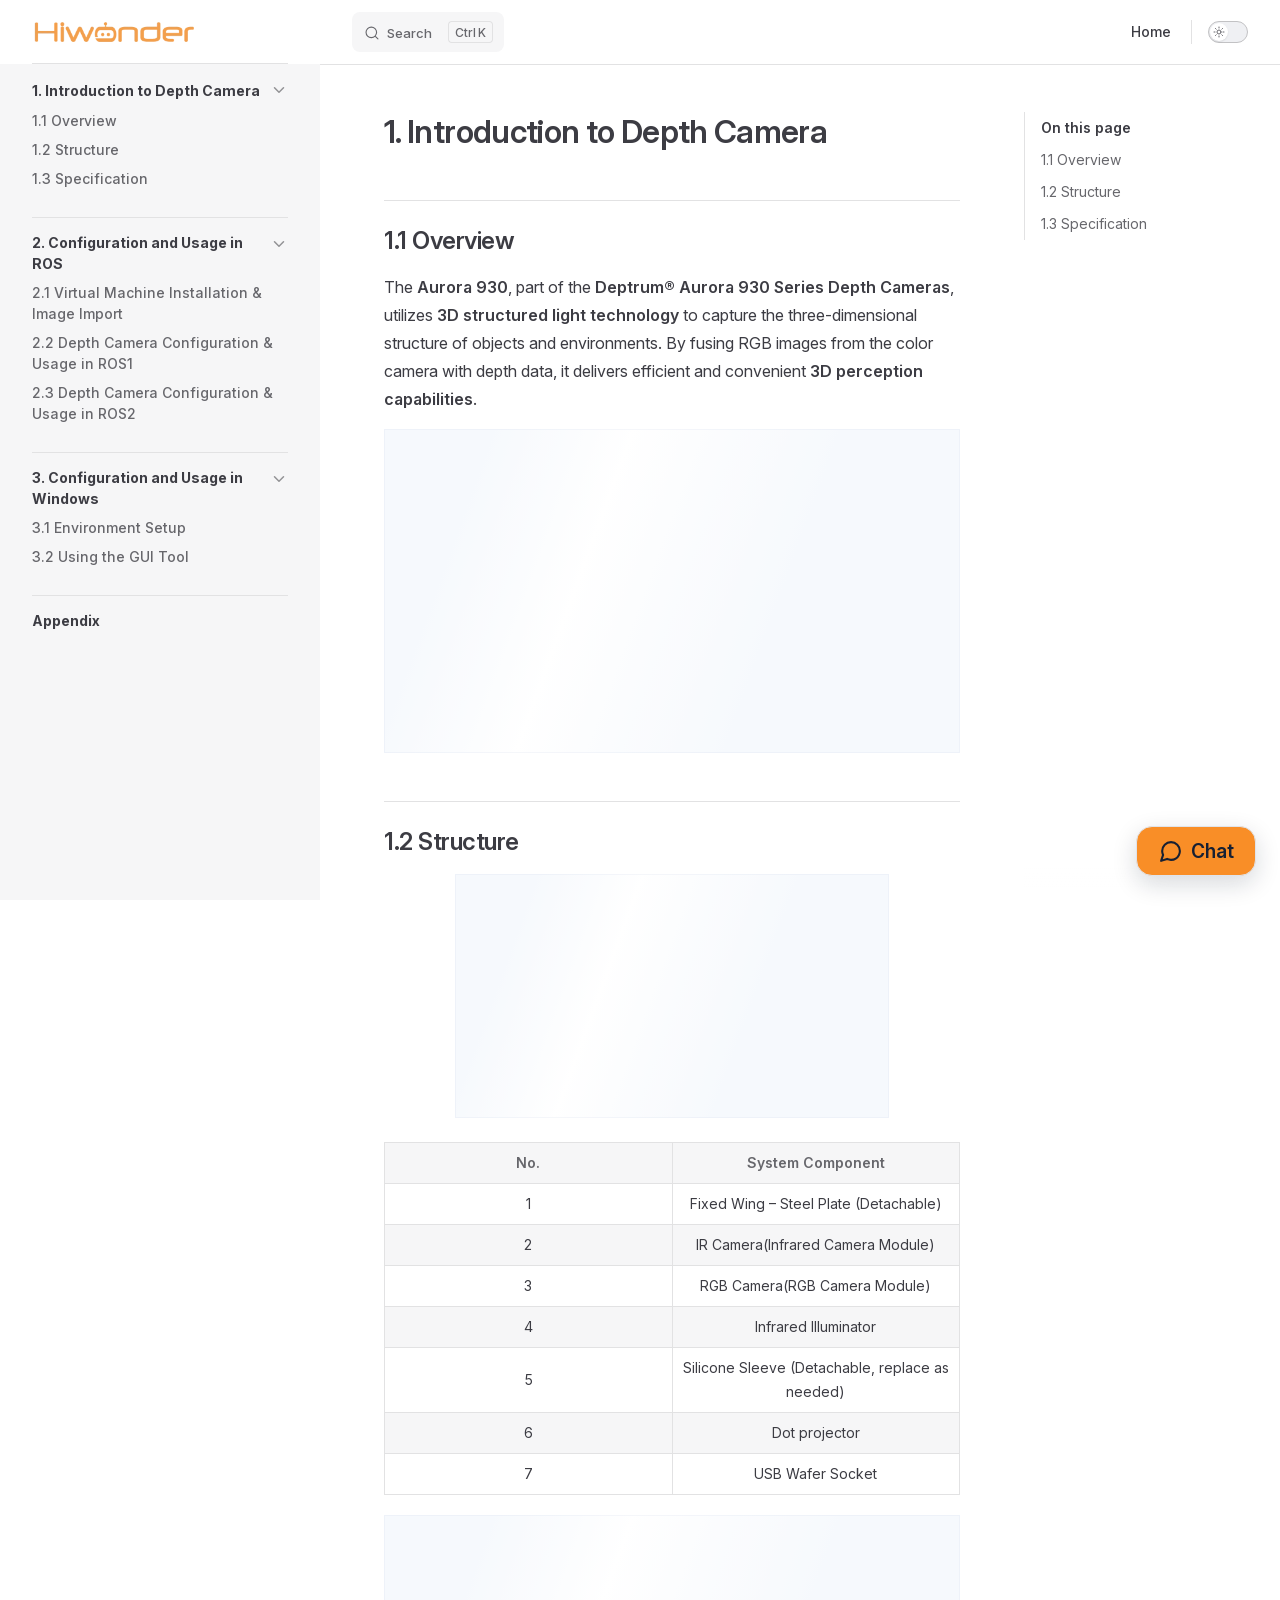
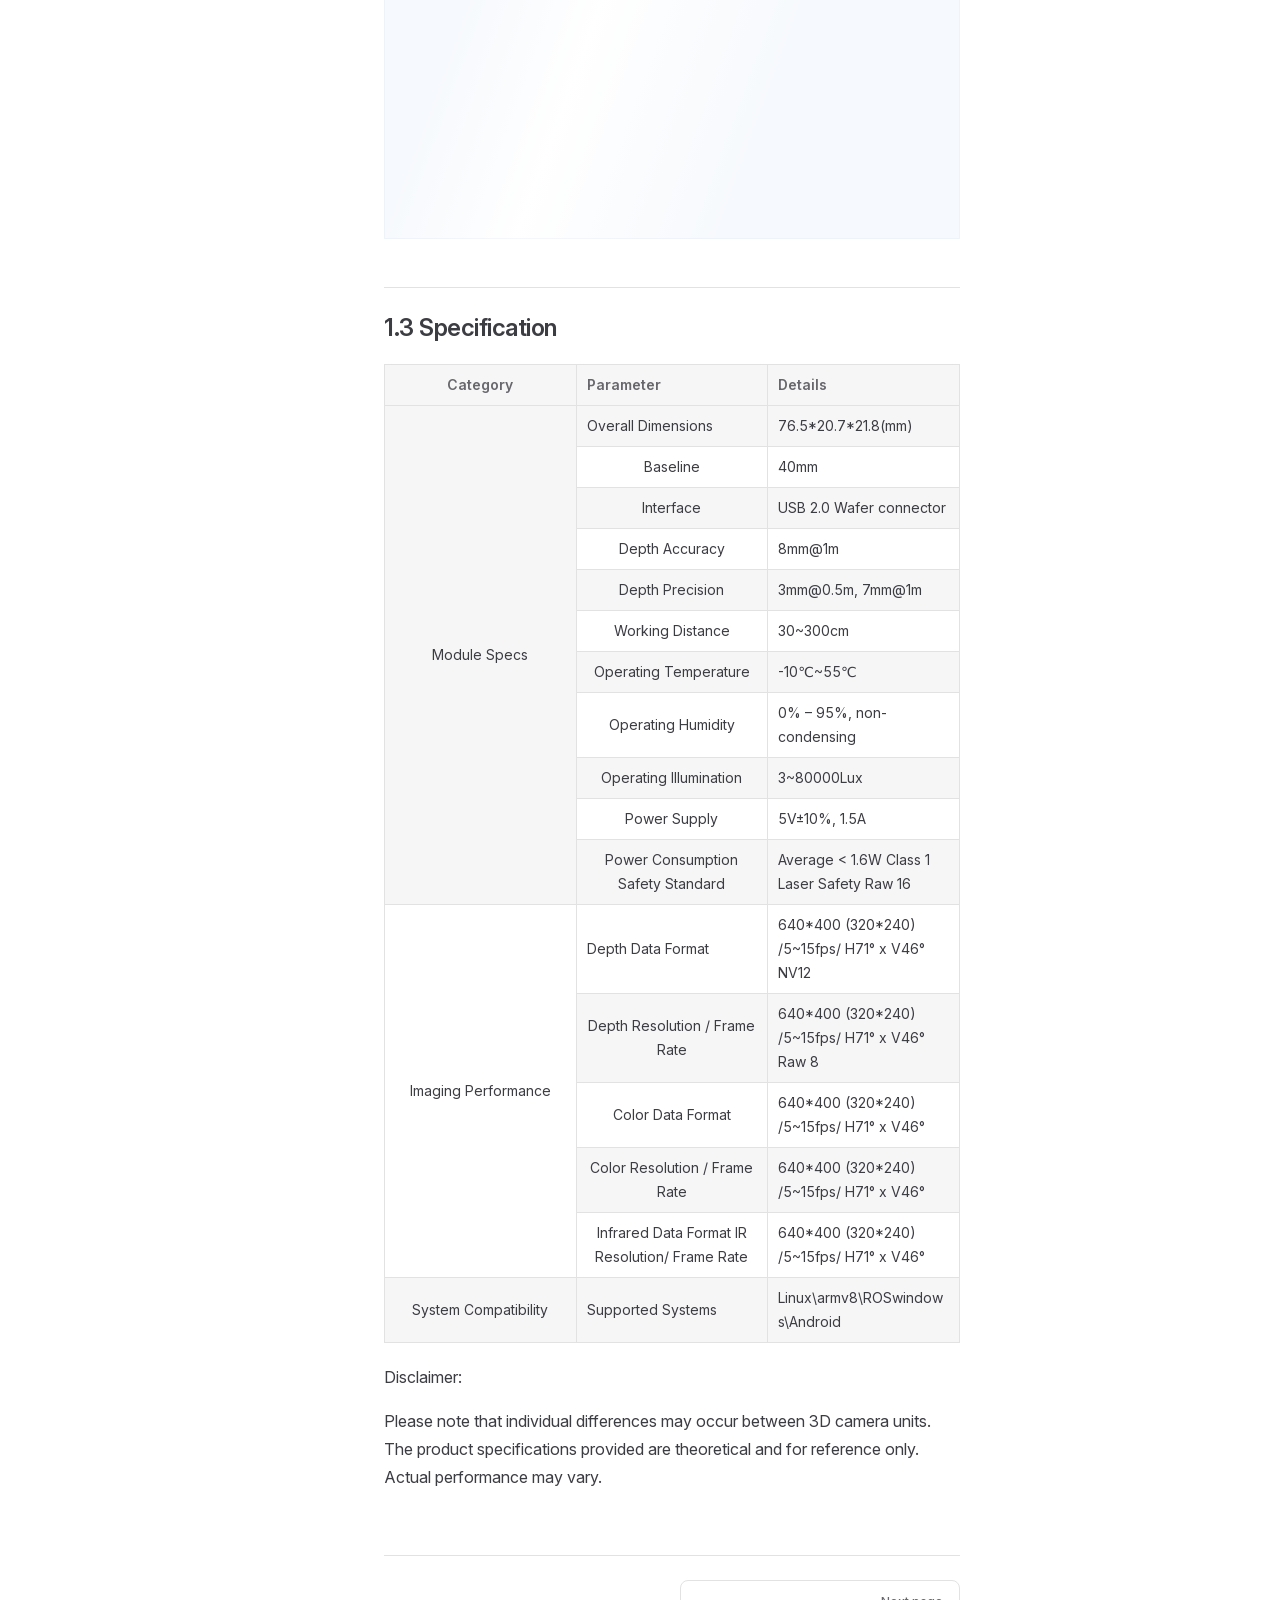
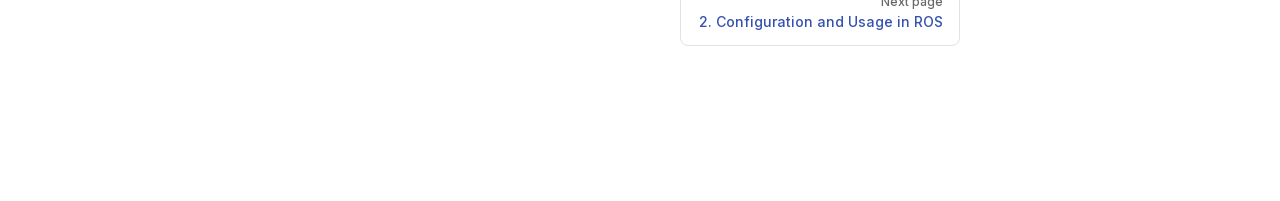
==== commit e6fa360b: "内容修改" ====
--- a/projects/Aurora930-Pro/en/latest/index.html
+++ b/projects/Aurora930-Pro/en/latest/index.html
@@ -3,24 +3,24 @@
   <head>
     <meta charset="utf-8">
     <meta name="viewport" content="width=device-width,initial-scale=1">
-    <title>Aurora930-Pro Documentation</title>
-    <meta name="description" content="Aurora930-Pro depth camera documentation">
+    <title>Aurora930 Pro Documentation</title>
+    <meta name="description" content="Aurora930 Pro documentation">
     <meta name="generator" content="VitePress v1.6.4">
-    <link rel="preload stylesheet" href="/projects/Aurora930-Pro/en/latest/assets/style.Cp7P6zC-.css" as="style">
+    <link rel="preload stylesheet" href="/projects/Aurora930-Pro/en/latest/assets/style.WAXUyqpS.css" as="style">
     <link rel="preload stylesheet" href="/projects/Aurora930-Pro/en/latest/vp-icons.css" as="style">
     
-    <script type="module" src="/projects/Aurora930-Pro/en/latest/assets/app.D8AveaVB.js"></script>
+    <script type="module" src="/projects/Aurora930-Pro/en/latest/assets/app.BRE6X6xG.js"></script>
     <link rel="preload" href="/projects/Aurora930-Pro/en/latest/assets/inter-roman-latin.Di8DUHzh.woff2" as="font" type="font/woff2" crossorigin="">
-    <link rel="modulepreload" href="/projects/Aurora930-Pro/en/latest/assets/chunks/theme.DagCFH_u.js">
-    <link rel="modulepreload" href="/projects/Aurora930-Pro/en/latest/assets/chunks/framework.CgKFW5Fx.js">
-    <link rel="modulepreload" href="/projects/Aurora930-Pro/en/latest/assets/index.md.cElbRmN9.lean.js">
+    <link rel="modulepreload" href="/projects/Aurora930-Pro/en/latest/assets/chunks/theme.DAqq3CzQ.js">
+    <link rel="modulepreload" href="/projects/Aurora930-Pro/en/latest/assets/chunks/framework.CPKKTFMu.js">
+    <link rel="modulepreload" href="/projects/Aurora930-Pro/en/latest/assets/index.md.CRWzwsqK.lean.js">
     <link rel="icon" href="/projects/Aurora930-Pro/en/latest/favicon.ico">
     <script id="check-dark-mode">(()=>{const e=localStorage.getItem("vitepress-theme-appearance")||"auto",a=window.matchMedia("(prefers-color-scheme: dark)").matches;(!e||e==="auto"?a:e==="dark")&&document.documentElement.classList.add("dark")})();</script>
     <script id="check-mac-os">document.documentElement.classList.toggle("mac",/Mac|iPhone|iPod|iPad/i.test(navigator.platform));</script>
   </head>
   <body>
-    <div id="app"><!--[--><div class="page-redirect" style="text-align:center;padding:100px 20px;"><p>Redirecting to content page...</p><p><a href="/projects/Aurora930-Pro/en/latest/docs/1.Introduction_to_Depth_Camera.html" target="_self">If you are not redirected automatically, click here</a></p></div><!--[--><!----><!--]--><!----><!--]--></div>
-    <script>window.__VP_HASH_MAP__=JSON.parse("{\"docs_1.introduction_to_depth_camera.md\":\"BYL09eOH\",\"docs_2.configuration_and_usage_in_ros.md\":\"D1vqk2oC\",\"docs_3.configuration_and_usage_in_windows.md\":\"Bz9KjbNF\",\"docs_appendix.md\":\"94akVBrg\",\"docs_index.md\":\"9IpDhLNs\",\"index.md\":\"cElbRmN9\"}");window.__VP_SITE_DATA__=JSON.parse("{\"lang\":\"en-US\",\"dir\":\"ltr\",\"title\":\"Aurora930-Pro Documentation\",\"description\":\"Aurora930-Pro depth camera documentation\",\"base\":\"/projects/Aurora930-Pro/en/latest/\",\"head\":[],\"router\":{\"prefetchLinks\":true},\"appearance\":true,\"themeConfig\":{\"siteTitle\":false,\"logo\":\"/e-logo.png\",\"outline\":[2,3],\"search\":{\"provider\":\"local\",\"options\":{\"translations\":{\"button\":{\"buttonText\":\"Search\",\"buttonAriaLabel\":\"Search\"},\"modal\":{\"searchBox\":{\"resetButtonTitle\":\"Clear search query\",\"resetButtonAriaLabel\":\"Clear search query\",\"cancelButtonText\":\"Cancel\",\"cancelButtonAriaLabel\":\"Cancel\"},\"startScreen\":{\"recentSearchTitle\":\"Recent Searches\",\"noRecentSearchText\":\"No recent searches\",\"suggestedQueryTitle\":\"Suggested Queries\"},\"noResultsScreen\":{\"noResultsText\":\"No results found for\",\"suggestedQueryText\":\"You can try searching for\",\"reportMissingResultsText\":\"Have any queries?\",\"reportMissingResultsLinkText\":\"Report here\"},\"footer\":{\"selectText\":\"to select\",\"navigateText\":\"to navigate\",\"closeText\":\"to close\"}}}}},\"nav\":[{\"text\":\"Home\",\"link\":\"https://www.hiwonder.net/\",\"target\":\"_self\"}],\"sidebar\":[{\"text\":\"1. Introduction to Depth Camera\",\"link\":\"/docs/1.Introduction_to_Depth_Camera.html\",\"collapsed\":false,\"items\":[{\"text\":\"1.1 Overview\",\"link\":\"/docs/1.Introduction_to_Depth_Camera.html#_1-1-overview\"},{\"text\":\"1.2 Structure\",\"link\":\"/docs/1.Introduction_to_Depth_Camera.html#_1-2-structure\"},{\"text\":\"1.3 Specification\",\"link\":\"/docs/1.Introduction_to_Depth_Camera.html#_1-3-specification\"}]},{\"text\":\"2. Configuration and Usage in ROS\",\"link\":\"/docs/2.Configuration_and_Usage_in_ROS.html\",\"collapsed\":false,\"items\":[{\"text\":\"2.1 Virtual Machine Installation & Image Import\",\"link\":\"/docs/2.Configuration_and_Usage_in_ROS.html#_2-1-virtual-machine-installation-image-import\"},{\"text\":\"2.2 Depth Camera Configuration & Usage in ROS1\",\"link\":\"/docs/2.Configuration_and_Usage_in_ROS.html#_2-2-depth-camera-configuration-usage-in-ros1\"},{\"text\":\"2.3 Depth Camera Configuration & Usage in ROS2\",\"link\":\"/docs/2.Configuration_and_Usage_in_ROS.html#_2-3-depth-camera-configuration-usage-in-ros2\"}]},{\"text\":\"3. Configuration and Usage in Windows\",\"link\":\"/docs/3.Configuration_and_Usage_in_Windows.html\",\"collapsed\":false,\"items\":[{\"text\":\"3.1 Environment Setup\",\"link\":\"/docs/3.Configuration_and_Usage_in_Windows.html#_3-1-environment-setup\"},{\"text\":\"3.2 Using the GUI Tool\",\"link\":\"/docs/3.Configuration_and_Usage_in_Windows.html#_3-2-using-the-gui-tool\"}]},{\"text\":\"Appendix\",\"link\":\"/docs/Appendix.html\",\"collapsed\":false,\"items\":[]}]},\"locales\":{},\"scrollOffset\":134,\"cleanUrls\":false}");</script>
+    <div id="app"><!--[--><div class="page-redirect" style="text-align:center;padding:100px 20px;"><p>Redirecting to content page...</p><p><a href="/projects/Aurora930-Pro/en/latest/docs/1.Introduction_to_Depth_Camera.html" target="_self">If you are not redirected automatically, click here</a></p></div><!--[--><!----><!--]--><!----><div class="feedback-widget"><!----><button class="feedback-widget__trigger" type="button" aria-expanded="false" aria-label="Open feedback form"><span class="feedback-widget__icon" aria-hidden="true"><svg viewBox="0 0 24 24" focusable="false"><path d="M21 11.5a8.4 8.4 0 0 1-.9 3.8 8.5 8.5 0 0 1-7.6 4.7 8.4 8.4 0 0 1-3.8-.9L3 21l1.9-5.7A8.4 8.4 0 0 1 4 11.5 8.5 8.5 0 0 1 12.5 3 8.5 8.5 0 0 1 21 11.5Z"></path></svg></span><span>Chat</span></button></div><!--]--></div>
+    <script>window.__VP_HASH_MAP__=JSON.parse("{\"docs_1.introduction_to_depth_camera.md\":\"Basl62dq\",\"docs_2.configuration_and_usage_in_ros.md\":\"B6iHmtXw\",\"docs_3.configuration_and_usage_in_windows.md\":\"Dv_koE18\",\"docs_appendix.md\":\"OglqS7la\",\"docs_index.md\":\"dc9nJPun\",\"index.md\":\"CRWzwsqK\"}");window.__VP_SITE_DATA__=JSON.parse("{\"lang\":\"en-US\",\"dir\":\"ltr\",\"title\":\"Aurora930 Pro Documentation\",\"description\":\"Aurora930 Pro documentation\",\"base\":\"/projects/Aurora930-Pro/en/latest/\",\"head\":[],\"router\":{\"prefetchLinks\":true},\"appearance\":true,\"themeConfig\":{\"siteTitle\":false,\"logo\":\"/e-logo.webp\",\"outline\":[2,3],\"search\":{\"provider\":\"local\",\"options\":{\"translations\":{\"button\":{\"buttonText\":\"Search\",\"buttonAriaLabel\":\"Search\"},\"modal\":{\"searchBox\":{\"resetButtonTitle\":\"Clear search query\",\"resetButtonAriaLabel\":\"Clear search query\",\"cancelButtonText\":\"Cancel\",\"cancelButtonAriaLabel\":\"Cancel\"},\"startScreen\":{\"recentSearchTitle\":\"Recent Searches\",\"noRecentSearchText\":\"No recent searches\",\"suggestedQueryTitle\":\"Suggested Queries\"},\"noResultsScreen\":{\"noResultsText\":\"No results found for\",\"suggestedQueryText\":\"You can try searching for\",\"reportMissingResultsText\":\"Have any queries?\",\"reportMissingResultsLinkText\":\"Report here\"},\"footer\":{\"selectText\":\"to select\",\"navigateText\":\"to navigate\",\"closeText\":\"to close\"}}}}},\"nav\":[{\"text\":\"Home\",\"link\":\"https://www.hiwonder.net/\",\"target\":\"_self\"}],\"sidebar\":[{\"text\":\"1. Introduction to Depth Camera\",\"link\":\"/docs/1.Introduction_to_Depth_Camera.html\",\"collapsed\":false,\"items\":[{\"text\":\"1.1 Overview\",\"link\":\"/docs/1.Introduction_to_Depth_Camera.html#_1-1-overview\"},{\"text\":\"1.2 Structure\",\"link\":\"/docs/1.Introduction_to_Depth_Camera.html#_1-2-structure\"},{\"text\":\"1.3 Specification\",\"link\":\"/docs/1.Introduction_to_Depth_Camera.html#_1-3-specification\"}]},{\"text\":\"2. Configuration and Usage in ROS\",\"link\":\"/docs/2.Configuration_and_Usage_in_ROS.html\",\"collapsed\":false,\"items\":[{\"text\":\"2.1 Virtual Machine Installation & Image Import\",\"link\":\"/docs/2.Configuration_and_Usage_in_ROS.html#_2-1-virtual-machine-installation-image-import\"},{\"text\":\"2.2 Depth Camera Configuration & Usage in ROS1\",\"link\":\"/docs/2.Configuration_and_Usage_in_ROS.html#_2-2-depth-camera-configuration-usage-in-ros1\"},{\"text\":\"2.3 Depth Camera Configuration & Usage in ROS2\",\"link\":\"/docs/2.Configuration_and_Usage_in_ROS.html#_2-3-depth-camera-configuration-usage-in-ros2\"}]},{\"text\":\"3. Configuration and Usage in Windows\",\"link\":\"/docs/3.Configuration_and_Usage_in_Windows.html\",\"collapsed\":false,\"items\":[{\"text\":\"3.1 Environment Setup\",\"link\":\"/docs/3.Configuration_and_Usage_in_Windows.html#_3-1-environment-setup\"},{\"text\":\"3.2 Using the GUI Tool\",\"link\":\"/docs/3.Configuration_and_Usage_in_Windows.html#_3-2-using-the-gui-tool\"}]},{\"text\":\"Appendix\",\"link\":\"/docs/Appendix.html\",\"collapsed\":false,\"items\":[]}]},\"locales\":{},\"scrollOffset\":134,\"cleanUrls\":false}");</script>
     
   </body>
 </html>
--- a/projects/Aurora930-Pro/en/latest/assets/style.WAXUyqpS.css
+++ b/projects/Aurora930-Pro/en/latest/assets/style.WAXUyqpS.css
@@ -0,0 +1 @@
+@font-face{font-family:Inter;font-style:normal;font-weight:100 900;font-display:swap;src:url(/projects/Aurora930-Pro/en/latest/assets/inter-roman-cyrillic-ext.BBPuwvHQ.woff2) format("woff2");unicode-range:U+0460-052F,U+1C80-1C88,U+20B4,U+2DE0-2DFF,U+A640-A69F,U+FE2E-FE2F}@font-face{font-family:Inter;font-style:normal;font-weight:100 900;font-display:swap;src:url(/projects/Aurora930-Pro/en/latest/assets/inter-roman-cyrillic.C5lxZ8CY.woff2) format("woff2");unicode-range:U+0301,U+0400-045F,U+0490-0491,U+04B0-04B1,U+2116}@font-face{font-family:Inter;font-style:normal;font-weight:100 900;font-display:swap;src:url(/projects/Aurora930-Pro/en/latest/assets/inter-roman-greek-ext.CqjqNYQ-.woff2) format("woff2");unicode-range:U+1F00-1FFF}@font-face{font-family:Inter;font-style:normal;font-weight:100 900;font-display:swap;src:url(/projects/Aurora930-Pro/en/latest/assets/inter-roman-greek.BBVDIX6e.woff2) format("woff2");unicode-range:U+0370-0377,U+037A-037F,U+0384-038A,U+038C,U+038E-03A1,U+03A3-03FF}@font-face{font-family:Inter;font-style:normal;font-weight:100 900;font-display:swap;src:url(/projects/Aurora930-Pro/en/latest/assets/inter-roman-vietnamese.BjW4sHH5.woff2) format("woff2");unicode-range:U+0102-0103,U+0110-0111,U+0128-0129,U+0168-0169,U+01A0-01A1,U+01AF-01B0,U+0300-0301,U+0303-0304,U+0308-0309,U+0323,U+0329,U+1EA0-1EF9,U+20AB}@font-face{font-family:Inter;font-style:normal;font-weight:100 900;font-display:swap;src:url(/projects/Aurora930-Pro/en/latest/assets/inter-roman-latin-ext.4ZJIpNVo.woff2) format("woff2");unicode-range:U+0100-02AF,U+0304,U+0308,U+0329,U+1E00-1E9F,U+1EF2-1EFF,U+2020,U+20A0-20AB,U+20AD-20C0,U+2113,U+2C60-2C7F,U+A720-A7FF}@font-face{font-family:Inter;font-style:normal;font-weight:100 900;font-display:swap;src:url(/projects/Aurora930-Pro/en/latest/assets/inter-roman-latin.Di8DUHzh.woff2) format("woff2");unicode-range:U+0000-00FF,U+0131,U+0152-0153,U+02BB-02BC,U+02C6,U+02DA,U+02DC,U+0304,U+0308,U+0329,U+2000-206F,U+2074,U+20AC,U+2122,U+2191,U+2193,U+2212,U+2215,U+FEFF,U+FFFD}@font-face{font-family:Inter;font-style:italic;font-weight:100 900;font-display:swap;src:url(/projects/Aurora930-Pro/en/latest/assets/inter-italic-cyrillic-ext.r48I6akx.woff2) format("woff2");unicode-range:U+0460-052F,U+1C80-1C88,U+20B4,U+2DE0-2DFF,U+A640-A69F,U+FE2E-FE2F}@font-face{font-family:Inter;font-style:italic;font-weight:100 900;font-display:swap;src:url(/projects/Aurora930-Pro/en/latest/assets/inter-italic-cyrillic.By2_1cv3.woff2) format("woff2");unicode-range:U+0301,U+0400-045F,U+0490-0491,U+04B0-04B1,U+2116}@font-face{font-family:Inter;font-style:italic;font-weight:100 900;font-display:swap;src:url(/projects/Aurora930-Pro/en/latest/assets/inter-italic-greek-ext.1u6EdAuj.woff2) format("woff2");unicode-range:U+1F00-1FFF}@font-face{font-family:Inter;font-style:italic;font-weight:100 900;font-display:swap;src:url(/projects/Aurora930-Pro/en/latest/assets/inter-italic-greek.DJ8dCoTZ.woff2) format("woff2");unicode-range:U+0370-0377,U+037A-037F,U+0384-038A,U+038C,U+038E-03A1,U+03A3-03FF}@font-face{font-family:Inter;font-style:italic;font-weight:100 900;font-display:swap;src:url(/projects/Aurora930-Pro/en/latest/assets/inter-italic-vietnamese.BSbpV94h.woff2) format("woff2");unicode-range:U+0102-0103,U+0110-0111,U+0128-0129,U+0168-0169,U+01A0-01A1,U+01AF-01B0,U+0300-0301,U+0303-0304,U+0308-0309,U+0323,U+0329,U+1EA0-1EF9,U+20AB}@font-face{font-family:Inter;font-style:italic;font-weight:100 900;font-display:swap;src:url(/projects/Aurora930-Pro/en/latest/assets/inter-italic-latin-ext.CN1xVJS-.woff2) format("woff2");unicode-range:U+0100-02AF,U+0304,U+0308,U+0329,U+1E00-1E9F,U+1EF2-1EFF,U+2020,U+20A0-20AB,U+20AD-20C0,U+2113,U+2C60-2C7F,U+A720-A7FF}@font-face{font-family:Inter;font-style:italic;font-weight:100 900;font-display:swap;src:url(/projects/Aurora930-Pro/en/latest/assets/inter-italic-latin.C2AdPX0b.woff2) format("woff2");unicode-range:U+0000-00FF,U+0131,U+0152-0153,U+02BB-02BC,U+02C6,U+02DA,U+02DC,U+0304,U+0308,U+0329,U+2000-206F,U+2074,U+20AC,U+2122,U+2191,U+2193,U+2212,U+2215,U+FEFF,U+FFFD}@font-face{font-family:Punctuation SC;font-weight:400;src:local("PingFang SC Regular"),local("Noto Sans CJK SC"),local("Microsoft YaHei");unicode-range:U+201C,U+201D,U+2018,U+2019,U+2E3A,U+2014,U+2013,U+2026,U+00B7,U+007E,U+002F}@font-face{font-family:Punctuation SC;font-weight:500;src:local("PingFang SC Medium"),local("Noto Sans CJK SC"),local("Microsoft YaHei");unicode-range:U+201C,U+201D,U+2018,U+2019,U+2E3A,U+2014,U+2013,U+2026,U+00B7,U+007E,U+002F}@font-face{font-family:Punctuation SC;font-weight:600;src:local("PingFang SC Semibold"),local("Noto Sans CJK SC Bold"),local("Microsoft YaHei Bold");unicode-range:U+201C,U+201D,U+2018,U+2019,U+2E3A,U+2014,U+2013,U+2026,U+00B7,U+007E,U+002F}@font-face{font-family:Punctuation SC;font-weight:700;src:local("PingFang SC Semibold"),local("Noto Sans CJK SC Bold"),local("Microsoft YaHei Bold");unicode-range:U+201C,U+201D,U+2018,U+2019,U+2E3A,U+2014,U+2013,U+2026,U+00B7,U+007E,U+002F}:root{--vp-c-white: #ffffff;--vp-c-black: #000000;--vp-c-neutral: var(--vp-c-black);--vp-c-neutral-inverse: var(--vp-c-white)}.dark{--vp-c-neutral: var(--vp-c-white);--vp-c-neutral-inverse: var(--vp-c-black)}:root{--vp-c-gray-1: #dddde3;--vp-c-gray-2: #e4e4e9;--vp-c-gray-3: #ebebef;--vp-c-gray-soft: rgba(142, 150, 170, .14);--vp-c-indigo-1: #3451b2;--vp-c-indigo-2: #3a5ccc;--vp-c-indigo-3: #5672cd;--vp-c-indigo-soft: rgba(100, 108, 255, .14);--vp-c-purple-1: #6f42c1;--vp-c-purple-2: #7e4cc9;--vp-c-purple-3: #8e5cd9;--vp-c-purple-soft: rgba(159, 122, 234, .14);--vp-c-green-1: #18794e;--vp-c-green-2: #299764;--vp-c-green-3: #30a46c;--vp-c-green-soft: rgba(16, 185, 129, .14);--vp-c-yellow-1: #915930;--vp-c-yellow-2: #946300;--vp-c-yellow-3: #9f6a00;--vp-c-yellow-soft: rgba(234, 179, 8, .14);--vp-c-red-1: #b8272c;--vp-c-red-2: #d5393e;--vp-c-red-3: #e0575b;--vp-c-red-soft: rgba(244, 63, 94, .14);--vp-c-sponsor: #db2777}.dark{--vp-c-gray-1: #515c67;--vp-c-gray-2: #414853;--vp-c-gray-3: #32363f;--vp-c-gray-soft: rgba(101, 117, 133, .16);--vp-c-indigo-1: #a8b1ff;--vp-c-indigo-2: #5c73e7;--vp-c-indigo-3: #3e63dd;--vp-c-indigo-soft: rgba(100, 108, 255, .16);--vp-c-purple-1: #c8abfa;--vp-c-purple-2: #a879e6;--vp-c-purple-3: #8e5cd9;--vp-c-purple-soft: rgba(159, 122, 234, .16);--vp-c-green-1: #3dd68c;--vp-c-green-2: #30a46c;--vp-c-green-3: #298459;--vp-c-green-soft: rgba(16, 185, 129, .16);--vp-c-yellow-1: #f9b44e;--vp-c-yellow-2: #da8b17;--vp-c-yellow-3: #a46a0a;--vp-c-yellow-soft: rgba(234, 179, 8, .16);--vp-c-red-1: #f66f81;--vp-c-red-2: #f14158;--vp-c-red-3: #b62a3c;--vp-c-red-soft: rgba(244, 63, 94, .16)}:root{--vp-c-bg: #ffffff;--vp-c-bg-alt: #f6f6f7;--vp-c-bg-elv: #ffffff;--vp-c-bg-soft: #f6f6f7}.dark{--vp-c-bg: #1b1b1f;--vp-c-bg-alt: #161618;--vp-c-bg-elv: #202127;--vp-c-bg-soft: #202127}:root{--vp-c-border: #c2c2c4;--vp-c-divider: #e2e2e3;--vp-c-gutter: #e2e2e3}.dark{--vp-c-border: #3c3f44;--vp-c-divider: #2e2e32;--vp-c-gutter: #000000}:root{--vp-c-text-1: #3c3c43;--vp-c-text-2: #67676c;--vp-c-text-3: #929295}.dark{--vp-c-text-1: #dfdfd6;--vp-c-text-2: #98989f;--vp-c-text-3: #6a6a71}:root{--vp-c-default-1: var(--vp-c-gray-1);--vp-c-default-2: var(--vp-c-gray-2);--vp-c-default-3: var(--vp-c-gray-3);--vp-c-default-soft: var(--vp-c-gray-soft);--vp-c-brand-1: var(--vp-c-indigo-1);--vp-c-brand-2: var(--vp-c-indigo-2);--vp-c-brand-3: var(--vp-c-indigo-3);--vp-c-brand-soft: var(--vp-c-indigo-soft);--vp-c-brand: var(--vp-c-brand-1);--vp-c-tip-1: var(--vp-c-brand-1);--vp-c-tip-2: var(--vp-c-brand-2);--vp-c-tip-3: var(--vp-c-brand-3);--vp-c-tip-soft: var(--vp-c-brand-soft);--vp-c-note-1: var(--vp-c-brand-1);--vp-c-note-2: var(--vp-c-brand-2);--vp-c-note-3: var(--vp-c-brand-3);--vp-c-note-soft: var(--vp-c-brand-soft);--vp-c-success-1: var(--vp-c-green-1);--vp-c-success-2: var(--vp-c-green-2);--vp-c-success-3: var(--vp-c-green-3);--vp-c-success-soft: var(--vp-c-green-soft);--vp-c-important-1: var(--vp-c-purple-1);--vp-c-important-2: var(--vp-c-purple-2);--vp-c-important-3: var(--vp-c-purple-3);--vp-c-important-soft: var(--vp-c-purple-soft);--vp-c-warning-1: var(--vp-c-yellow-1);--vp-c-warning-2: var(--vp-c-yellow-2);--vp-c-warning-3: var(--vp-c-yellow-3);--vp-c-warning-soft: var(--vp-c-yellow-soft);--vp-c-danger-1: var(--vp-c-red-1);--vp-c-danger-2: var(--vp-c-red-2);--vp-c-danger-3: var(--vp-c-red-3);--vp-c-danger-soft: var(--vp-c-red-soft);--vp-c-caution-1: var(--vp-c-red-1);--vp-c-caution-2: var(--vp-c-red-2);--vp-c-caution-3: var(--vp-c-red-3);--vp-c-caution-soft: var(--vp-c-red-soft)}:root{--vp-font-family-base: "Inter", ui-sans-serif, system-ui, sans-serif, "Apple Color Emoji", "Segoe UI Emoji", "Segoe UI Symbol", "Noto Color Emoji";--vp-font-family-mono: ui-monospace, "Menlo", "Monaco", "Consolas", "Liberation Mono", "Courier New", monospace;font-optical-sizing:auto}:root:where(:lang(zh)){--vp-font-family-base: "Punctuation SC", "Inter", ui-sans-serif, system-ui, sans-serif, "Apple Color Emoji", "Segoe UI Emoji", "Segoe UI Symbol", "Noto Color Emoji"}:root{--vp-shadow-1: 0 1px 2px rgba(0, 0, 0, .04), 0 1px 2px rgba(0, 0, 0, .06);--vp-shadow-2: 0 3px 12px rgba(0, 0, 0, .07), 0 1px 4px rgba(0, 0, 0, .07);--vp-shadow-3: 0 12px 32px rgba(0, 0, 0, .1), 0 2px 6px rgba(0, 0, 0, .08);--vp-shadow-4: 0 14px 44px rgba(0, 0, 0, .12), 0 3px 9px rgba(0, 0, 0, .12);--vp-shadow-5: 0 18px 56px rgba(0, 0, 0, .16), 0 4px 12px rgba(0, 0, 0, .16)}:root{--vp-z-index-footer: 10;--vp-z-index-local-nav: 20;--vp-z-index-nav: 30;--vp-z-index-layout-top: 40;--vp-z-index-backdrop: 50;--vp-z-index-sidebar: 60}@media (min-width: 960px){:root{--vp-z-index-sidebar: 25}}:root{--vp-layout-max-width: 1440px}:root{--vp-header-anchor-symbol: "#"}:root{--vp-code-line-height: 1.7;--vp-code-font-size: .875em;--vp-code-color: var(--vp-c-brand-1);--vp-code-link-color: var(--vp-c-brand-1);--vp-code-link-hover-color: var(--vp-c-brand-2);--vp-code-bg: var(--vp-c-default-soft);--vp-code-block-color: var(--vp-c-text-2);--vp-code-block-bg: var(--vp-c-bg-alt);--vp-code-block-divider-color: var(--vp-c-gutter);--vp-code-lang-color: var(--vp-c-text-3);--vp-code-line-highlight-color: var(--vp-c-default-soft);--vp-code-line-number-color: var(--vp-c-text-3);--vp-code-line-diff-add-color: var(--vp-c-success-soft);--vp-code-line-diff-add-symbol-color: var(--vp-c-success-1);--vp-code-line-diff-remove-color: var(--vp-c-danger-soft);--vp-code-line-diff-remove-symbol-color: var(--vp-c-danger-1);--vp-code-line-warning-color: var(--vp-c-warning-soft);--vp-code-line-error-color: var(--vp-c-danger-soft);--vp-code-copy-code-border-color: var(--vp-c-divider);--vp-code-copy-code-bg: var(--vp-c-bg-soft);--vp-code-copy-code-hover-border-color: var(--vp-c-divider);--vp-code-copy-code-hover-bg: var(--vp-c-bg);--vp-code-copy-code-active-text: var(--vp-c-text-2);--vp-code-copy-copied-text-content: "Copied";--vp-code-tab-divider: var(--vp-code-block-divider-color);--vp-code-tab-text-color: var(--vp-c-text-2);--vp-code-tab-bg: var(--vp-code-block-bg);--vp-code-tab-hover-text-color: var(--vp-c-text-1);--vp-code-tab-active-text-color: var(--vp-c-text-1);--vp-code-tab-active-bar-color: var(--vp-c-brand-1)}:lang(es),:lang(pt){--vp-code-copy-copied-text-content: "Copiado"}:lang(fa){--vp-code-copy-copied-text-content: "کپی شد"}:lang(ko){--vp-code-copy-copied-text-content: "복사됨"}:lang(ru){--vp-code-copy-copied-text-content: "Скопировано"}:lang(zh){--vp-code-copy-copied-text-content: "已复制"}:root{--vp-button-brand-border: transparent;--vp-button-brand-text: var(--vp-c-white);--vp-button-brand-bg: var(--vp-c-brand-3);--vp-button-brand-hover-border: transparent;--vp-button-brand-hover-text: var(--vp-c-white);--vp-button-brand-hover-bg: var(--vp-c-brand-2);--vp-button-brand-active-border: transparent;--vp-button-brand-active-text: var(--vp-c-white);--vp-button-brand-active-bg: var(--vp-c-brand-1);--vp-button-alt-border: transparent;--vp-button-alt-text: var(--vp-c-text-1);--vp-button-alt-bg: var(--vp-c-default-3);--vp-button-alt-hover-border: transparent;--vp-button-alt-hover-text: var(--vp-c-text-1);--vp-button-alt-hover-bg: var(--vp-c-default-2);--vp-button-alt-active-border: transparent;--vp-button-alt-active-text: var(--vp-c-text-1);--vp-button-alt-active-bg: var(--vp-c-default-1);--vp-button-sponsor-border: var(--vp-c-text-2);--vp-button-sponsor-text: var(--vp-c-text-2);--vp-button-sponsor-bg: transparent;--vp-button-sponsor-hover-border: var(--vp-c-sponsor);--vp-button-sponsor-hover-text: var(--vp-c-sponsor);--vp-button-sponsor-hover-bg: transparent;--vp-button-sponsor-active-border: var(--vp-c-sponsor);--vp-button-sponsor-active-text: var(--vp-c-sponsor);--vp-button-sponsor-active-bg: transparent}:root{--vp-custom-block-font-size: 14px;--vp-custom-block-code-font-size: 13px;--vp-custom-block-info-border: transparent;--vp-custom-block-info-text: var(--vp-c-text-1);--vp-custom-block-info-bg: var(--vp-c-default-soft);--vp-custom-block-info-code-bg: var(--vp-c-default-soft);--vp-custom-block-note-border: transparent;--vp-custom-block-note-text: var(--vp-c-text-1);--vp-custom-block-note-bg: var(--vp-c-default-soft);--vp-custom-block-note-code-bg: var(--vp-c-default-soft);--vp-custom-block-tip-border: transparent;--vp-custom-block-tip-text: var(--vp-c-text-1);--vp-custom-block-tip-bg: var(--vp-c-tip-soft);--vp-custom-block-tip-code-bg: var(--vp-c-tip-soft);--vp-custom-block-important-border: transparent;--vp-custom-block-important-text: var(--vp-c-text-1);--vp-custom-block-important-bg: var(--vp-c-important-soft);--vp-custom-block-important-code-bg: var(--vp-c-important-soft);--vp-custom-block-warning-border: transparent;--vp-custom-block-warning-text: var(--vp-c-text-1);--vp-custom-block-warning-bg: var(--vp-c-warning-soft);--vp-custom-block-warning-code-bg: var(--vp-c-warning-soft);--vp-custom-block-danger-border: transparent;--vp-custom-block-danger-text: var(--vp-c-text-1);--vp-custom-block-danger-bg: var(--vp-c-danger-soft);--vp-custom-block-danger-code-bg: var(--vp-c-danger-soft);--vp-custom-block-caution-border: transparent;--vp-custom-block-caution-text: var(--vp-c-text-1);--vp-custom-block-caution-bg: var(--vp-c-caution-soft);--vp-custom-block-caution-code-bg: var(--vp-c-caution-soft);--vp-custom-block-details-border: var(--vp-custom-block-info-border);--vp-custom-block-details-text: var(--vp-custom-block-info-text);--vp-custom-block-details-bg: var(--vp-custom-block-info-bg);--vp-custom-block-details-code-bg: var(--vp-custom-block-info-code-bg)}:root{--vp-input-border-color: var(--vp-c-border);--vp-input-bg-color: var(--vp-c-bg-alt);--vp-input-switch-bg-color: var(--vp-c-default-soft)}:root{--vp-nav-height: 64px;--vp-nav-bg-color: var(--vp-c-bg);--vp-nav-screen-bg-color: var(--vp-c-bg);--vp-nav-logo-height: 24px}.hide-nav{--vp-nav-height: 0px}.hide-nav .VPSidebar{--vp-nav-height: 22px}:root{--vp-local-nav-bg-color: var(--vp-c-bg)}:root{--vp-sidebar-width: 272px;--vp-sidebar-bg-color: var(--vp-c-bg-alt)}:root{--vp-backdrop-bg-color: rgba(0, 0, 0, .6)}:root{--vp-home-hero-name-color: var(--vp-c-brand-1);--vp-home-hero-name-background: transparent;--vp-home-hero-image-background-image: none;--vp-home-hero-image-filter: none}:root{--vp-badge-info-border: transparent;--vp-badge-info-text: var(--vp-c-text-2);--vp-badge-info-bg: var(--vp-c-default-soft);--vp-badge-tip-border: transparent;--vp-badge-tip-text: var(--vp-c-tip-1);--vp-badge-tip-bg: var(--vp-c-tip-soft);--vp-badge-warning-border: transparent;--vp-badge-warning-text: var(--vp-c-warning-1);--vp-badge-warning-bg: var(--vp-c-warning-soft);--vp-badge-danger-border: transparent;--vp-badge-danger-text: var(--vp-c-danger-1);--vp-badge-danger-bg: var(--vp-c-danger-soft)}:root{--vp-carbon-ads-text-color: var(--vp-c-text-1);--vp-carbon-ads-poweredby-color: var(--vp-c-text-2);--vp-carbon-ads-bg-color: var(--vp-c-bg-soft);--vp-carbon-ads-hover-text-color: var(--vp-c-brand-1);--vp-carbon-ads-hover-poweredby-color: var(--vp-c-text-1)}:root{--vp-local-search-bg: var(--vp-c-bg);--vp-local-search-result-bg: var(--vp-c-bg);--vp-local-search-result-border: var(--vp-c-divider);--vp-local-search-result-selected-bg: var(--vp-c-bg);--vp-local-search-result-selected-border: var(--vp-c-brand-1);--vp-local-search-highlight-bg: var(--vp-c-brand-1);--vp-local-search-highlight-text: var(--vp-c-neutral-inverse)}@media (prefers-reduced-motion: reduce){*,:before,:after{animation-delay:-1ms!important;animation-duration:1ms!important;animation-iteration-count:1!important;background-attachment:initial!important;scroll-behavior:auto!important;transition-duration:0s!important;transition-delay:0s!important}}*,:before,:after{box-sizing:border-box}html{line-height:1.4;font-size:16px;-webkit-text-size-adjust:100%}html.dark{color-scheme:dark}body{margin:0;width:100%;min-width:320px;min-height:100vh;line-height:24px;font-family:var(--vp-font-family-base);font-size:16px;font-weight:400;color:var(--vp-c-text-1);background-color:var(--vp-c-bg);font-synthesis:style;text-rendering:optimizeLegibility;-webkit-font-smoothing:antialiased;-moz-osx-font-smoothing:grayscale}main{display:block}h1,h2,h3,h4,h5,h6{margin:0;line-height:24px;font-size:16px;font-weight:400}p{margin:0}strong,b{font-weight:600}a,area,button,[role=button],input,label,select,summary,textarea{touch-action:manipulation}a{color:inherit;text-decoration:inherit}ol,ul{list-style:none;margin:0;padding:0}blockquote{margin:0}pre,code,kbd,samp{font-family:var(--vp-font-family-mono)}img,svg,video,canvas,audio,iframe,embed,object{display:block}figure{margin:0}img,video{max-width:100%;height:auto}button,input,optgroup,select,textarea{border:0;padding:0;line-height:inherit;color:inherit}button{padding:0;font-family:inherit;background-color:transparent;background-image:none}button:enabled,[role=button]:enabled{cursor:pointer}button:focus,button:focus-visible{outline:1px dotted;outline:4px auto -webkit-focus-ring-color}button:focus:not(:focus-visible){outline:none!important}input:focus,textarea:focus,select:focus{outline:none}table{border-collapse:collapse}input{background-color:transparent}input:-ms-input-placeholder,textarea:-ms-input-placeholder{color:var(--vp-c-text-3)}input::-ms-input-placeholder,textarea::-ms-input-placeholder{color:var(--vp-c-text-3)}input::placeholder,textarea::placeholder{color:var(--vp-c-text-3)}input::-webkit-outer-spin-button,input::-webkit-inner-spin-button{-webkit-appearance:none;margin:0}input[type=number]{-moz-appearance:textfield}textarea{resize:vertical}select{-webkit-appearance:none}fieldset{margin:0;padding:0}h1,h2,h3,h4,h5,h6,li,p{overflow-wrap:break-word}vite-error-overlay{z-index:9999}mjx-container{overflow-x:auto}mjx-container>svg{display:inline-block;margin:auto}[class^=vpi-],[class*=" vpi-"],.vp-icon{width:1em;height:1em}[class^=vpi-].bg,[class*=" vpi-"].bg,.vp-icon.bg{background-size:100% 100%;background-color:transparent}[class^=vpi-]:not(.bg),[class*=" vpi-"]:not(.bg),.vp-icon:not(.bg){-webkit-mask:var(--icon) no-repeat;mask:var(--icon) no-repeat;-webkit-mask-size:100% 100%;mask-size:100% 100%;background-color:currentColor;color:inherit}.vpi-align-left{--icon: url("data:image/svg+xml,%3Csvg xmlns='http://www.w3.org/2000/svg' fill='none' stroke='currentColor' stroke-linecap='round' stroke-linejoin='round' stroke-width='2' viewBox='0 0 24 24'%3E%3Cpath d='M21 6H3M15 12H3M17 18H3'/%3E%3C/svg%3E")}.vpi-arrow-right,.vpi-arrow-down,.vpi-arrow-left,.vpi-arrow-up{--icon: url("data:image/svg+xml,%3Csvg xmlns='http://www.w3.org/2000/svg' fill='none' stroke='currentColor' stroke-linecap='round' stroke-linejoin='round' stroke-width='2' viewBox='0 0 24 24'%3E%3Cpath d='M5 12h14M12 5l7 7-7 7'/%3E%3C/svg%3E")}.vpi-chevron-right,.vpi-chevron-down,.vpi-chevron-left,.vpi-chevron-up{--icon: url("data:image/svg+xml,%3Csvg xmlns='http://www.w3.org/2000/svg' fill='none' stroke='currentColor' stroke-linecap='round' stroke-linejoin='round' stroke-width='2' viewBox='0 0 24 24'%3E%3Cpath d='m9 18 6-6-6-6'/%3E%3C/svg%3E")}.vpi-chevron-down,.vpi-arrow-down{transform:rotate(90deg)}.vpi-chevron-left,.vpi-arrow-left{transform:rotate(180deg)}.vpi-chevron-up,.vpi-arrow-up{transform:rotate(-90deg)}.vpi-square-pen{--icon: url("data:image/svg+xml,%3Csvg xmlns='http://www.w3.org/2000/svg' fill='none' stroke='currentColor' stroke-linecap='round' stroke-linejoin='round' stroke-width='2' viewBox='0 0 24 24'%3E%3Cpath d='M12 3H5a2 2 0 0 0-2 2v14a2 2 0 0 0 2 2h14a2 2 0 0 0 2-2v-7'/%3E%3Cpath d='M18.375 2.625a2.121 2.121 0 1 1 3 3L12 15l-4 1 1-4Z'/%3E%3C/svg%3E")}.vpi-plus{--icon: url("data:image/svg+xml,%3Csvg xmlns='http://www.w3.org/2000/svg' fill='none' stroke='currentColor' stroke-linecap='round' stroke-linejoin='round' stroke-width='2' viewBox='0 0 24 24'%3E%3Cpath d='M5 12h14M12 5v14'/%3E%3C/svg%3E")}.vpi-sun{--icon: url("data:image/svg+xml,%3Csvg xmlns='http://www.w3.org/2000/svg' fill='none' stroke='currentColor' stroke-linecap='round' stroke-linejoin='round' stroke-width='2' viewBox='0 0 24 24'%3E%3Ccircle cx='12' cy='12' r='4'/%3E%3Cpath d='M12 2v2M12 20v2M4.93 4.93l1.41 1.41M17.66 17.66l1.41 1.41M2 12h2M20 12h2M6.34 17.66l-1.41 1.41M19.07 4.93l-1.41 1.41'/%3E%3C/svg%3E")}.vpi-moon{--icon: url("data:image/svg+xml,%3Csvg xmlns='http://www.w3.org/2000/svg' fill='none' stroke='currentColor' stroke-linecap='round' stroke-linejoin='round' stroke-width='2' viewBox='0 0 24 24'%3E%3Cpath d='M12 3a6 6 0 0 0 9 9 9 9 0 1 1-9-9Z'/%3E%3C/svg%3E")}.vpi-more-horizontal{--icon: url("data:image/svg+xml,%3Csvg xmlns='http://www.w3.org/2000/svg' fill='none' stroke='currentColor' stroke-linecap='round' stroke-linejoin='round' stroke-width='2' viewBox='0 0 24 24'%3E%3Ccircle cx='12' cy='12' r='1'/%3E%3Ccircle cx='19' cy='12' r='1'/%3E%3Ccircle cx='5' cy='12' r='1'/%3E%3C/svg%3E")}.vpi-languages{--icon: url("data:image/svg+xml,%3Csvg xmlns='http://www.w3.org/2000/svg' fill='none' stroke='currentColor' stroke-linecap='round' stroke-linejoin='round' stroke-width='2' viewBox='0 0 24 24'%3E%3Cpath d='m5 8 6 6M4 14l6-6 2-3M2 5h12M7 2h1M22 22l-5-10-5 10M14 18h6'/%3E%3C/svg%3E")}.vpi-heart{--icon: url("data:image/svg+xml,%3Csvg xmlns='http://www.w3.org/2000/svg' fill='none' stroke='currentColor' stroke-linecap='round' stroke-linejoin='round' stroke-width='2' viewBox='0 0 24 24'%3E%3Cpath d='M19 14c1.49-1.46 3-3.21 3-5.5A5.5 5.5 0 0 0 16.5 3c-1.76 0-3 .5-4.5 2-1.5-1.5-2.74-2-4.5-2A5.5 5.5 0 0 0 2 8.5c0 2.3 1.5 4.05 3 5.5l7 7Z'/%3E%3C/svg%3E")}.vpi-search{--icon: url("data:image/svg+xml,%3Csvg xmlns='http://www.w3.org/2000/svg' fill='none' stroke='currentColor' stroke-linecap='round' stroke-linejoin='round' stroke-width='2' viewBox='0 0 24 24'%3E%3Ccircle cx='11' cy='11' r='8'/%3E%3Cpath d='m21 21-4.3-4.3'/%3E%3C/svg%3E")}.vpi-layout-list{--icon: url("data:image/svg+xml,%3Csvg xmlns='http://www.w3.org/2000/svg' fill='none' stroke='currentColor' stroke-linecap='round' stroke-linejoin='round' stroke-width='2' viewBox='0 0 24 24'%3E%3Crect width='7' height='7' x='3' y='3' rx='1'/%3E%3Crect width='7' height='7' x='3' y='14' rx='1'/%3E%3Cpath d='M14 4h7M14 9h7M14 15h7M14 20h7'/%3E%3C/svg%3E")}.vpi-delete{--icon: url("data:image/svg+xml,%3Csvg xmlns='http://www.w3.org/2000/svg' fill='none' stroke='currentColor' stroke-linecap='round' stroke-linejoin='round' stroke-width='2' viewBox='0 0 24 24'%3E%3Cpath d='M20 5H9l-7 7 7 7h11a2 2 0 0 0 2-2V7a2 2 0 0 0-2-2ZM18 9l-6 6M12 9l6 6'/%3E%3C/svg%3E")}.vpi-corner-down-left{--icon: url("data:image/svg+xml,%3Csvg xmlns='http://www.w3.org/2000/svg' fill='none' stroke='currentColor' stroke-linecap='round' stroke-linejoin='round' stroke-width='2' viewBox='0 0 24 24'%3E%3Cpath d='m9 10-5 5 5 5'/%3E%3Cpath d='M20 4v7a4 4 0 0 1-4 4H4'/%3E%3C/svg%3E")}:root{--vp-icon-copy: url("data:image/svg+xml,%3Csvg xmlns='http://www.w3.org/2000/svg' fill='none' stroke='rgba(128,128,128,1)' stroke-linecap='round' stroke-linejoin='round' stroke-width='2' viewBox='0 0 24 24'%3E%3Crect width='8' height='4' x='8' y='2' rx='1' ry='1'/%3E%3Cpath d='M16 4h2a2 2 0 0 1 2 2v14a2 2 0 0 1-2 2H6a2 2 0 0 1-2-2V6a2 2 0 0 1 2-2h2'/%3E%3C/svg%3E");--vp-icon-copied: url("data:image/svg+xml,%3Csvg xmlns='http://www.w3.org/2000/svg' fill='none' stroke='rgba(128,128,128,1)' stroke-linecap='round' stroke-linejoin='round' stroke-width='2' viewBox='0 0 24 24'%3E%3Crect width='8' height='4' x='8' y='2' rx='1' ry='1'/%3E%3Cpath d='M16 4h2a2 2 0 0 1 2 2v14a2 2 0 0 1-2 2H6a2 2 0 0 1-2-2V6a2 2 0 0 1 2-2h2'/%3E%3Cpath d='m9 14 2 2 4-4'/%3E%3C/svg%3E")}.visually-hidden{position:absolute;width:1px;height:1px;white-space:nowrap;clip:rect(0 0 0 0);clip-path:inset(50%);overflow:hidden}.custom-block{border:1px solid transparent;border-radius:8px;padding:16px 16px 8px;line-height:24px;font-size:var(--vp-custom-block-font-size);color:var(--vp-c-text-2)}.custom-block.info{border-color:var(--vp-custom-block-info-border);color:var(--vp-custom-block-info-text);background-color:var(--vp-custom-block-info-bg)}.custom-block.info a,.custom-block.info code{color:var(--vp-c-brand-1)}.custom-block.info a:hover,.custom-block.info a:hover>code{color:var(--vp-c-brand-2)}.custom-block.info code{background-color:var(--vp-custom-block-info-code-bg)}.custom-block.note{border-color:var(--vp-custom-block-note-border);color:var(--vp-custom-block-note-text);background-color:var(--vp-custom-block-note-bg)}.custom-block.note a,.custom-block.note code{color:var(--vp-c-brand-1)}.custom-block.note a:hover,.custom-block.note a:hover>code{color:var(--vp-c-brand-2)}.custom-block.note code{background-color:var(--vp-custom-block-note-code-bg)}.custom-block.tip{border-color:var(--vp-custom-block-tip-border);color:var(--vp-custom-block-tip-text);background-color:var(--vp-custom-block-tip-bg)}.custom-block.tip a,.custom-block.tip code{color:var(--vp-c-tip-1)}.custom-block.tip a:hover,.custom-block.tip a:hover>code{color:var(--vp-c-tip-2)}.custom-block.tip code{background-color:var(--vp-custom-block-tip-code-bg)}.custom-block.important{border-color:var(--vp-custom-block-important-border);color:var(--vp-custom-block-important-text);background-color:var(--vp-custom-block-important-bg)}.custom-block.important a,.custom-block.important code{color:var(--vp-c-important-1)}.custom-block.important a:hover,.custom-block.important a:hover>code{color:var(--vp-c-important-2)}.custom-block.important code{background-color:var(--vp-custom-block-important-code-bg)}.custom-block.warning{border-color:var(--vp-custom-block-warning-border);color:var(--vp-custom-block-warning-text);background-color:var(--vp-custom-block-warning-bg)}.custom-block.warning a,.custom-block.warning code{color:var(--vp-c-warning-1)}.custom-block.warning a:hover,.custom-block.warning a:hover>code{color:var(--vp-c-warning-2)}.custom-block.warning code{background-color:var(--vp-custom-block-warning-code-bg)}.custom-block.danger{border-color:var(--vp-custom-block-danger-border);color:var(--vp-custom-block-danger-text);background-color:var(--vp-custom-block-danger-bg)}.custom-block.danger a,.custom-block.danger code{color:var(--vp-c-danger-1)}.custom-block.danger a:hover,.custom-block.danger a:hover>code{color:var(--vp-c-danger-2)}.custom-block.danger code{background-color:var(--vp-custom-block-danger-code-bg)}.custom-block.caution{border-color:var(--vp-custom-block-caution-border);color:var(--vp-custom-block-caution-text);background-color:var(--vp-custom-block-caution-bg)}.custom-block.caution a,.custom-block.caution code{color:var(--vp-c-caution-1)}.custom-block.caution a:hover,.custom-block.caution a:hover>code{color:var(--vp-c-caution-2)}.custom-block.caution code{background-color:var(--vp-custom-block-caution-code-bg)}.custom-block.details{border-color:var(--vp-custom-block-details-border);color:var(--vp-custom-block-details-text);background-color:var(--vp-custom-block-details-bg)}.custom-block.details a{color:var(--vp-c-brand-1)}.custom-block.details a:hover,.custom-block.details a:hover>code{color:var(--vp-c-brand-2)}.custom-block.details code{background-color:var(--vp-custom-block-details-code-bg)}.custom-block-title{font-weight:600}.custom-block p+p{margin:8px 0}.custom-block.details summary{margin:0 0 8px;font-weight:700;cursor:pointer;-webkit-user-select:none;user-select:none}.custom-block.details summary+p{margin:8px 0}.custom-block a{color:inherit;font-weight:600;text-decoration:underline;text-underline-offset:2px;transition:opacity .25s}.custom-block a:hover{opacity:.75}.custom-block code{font-size:var(--vp-custom-block-code-font-size)}.custom-block.custom-block th,.custom-block.custom-block blockquote>p{font-size:var(--vp-custom-block-font-size);color:inherit}.dark .vp-code span{color:var(--shiki-dark, inherit)}html:not(.dark) .vp-code span{color:var(--shiki-light, inherit)}.vp-code-group{margin-top:16px}.vp-code-group .tabs{position:relative;display:flex;margin-right:-24px;margin-left:-24px;padding:0 12px;background-color:var(--vp-code-tab-bg);overflow-x:auto;overflow-y:hidden;box-shadow:inset 0 -1px var(--vp-code-tab-divider)}@media (min-width: 640px){.vp-code-group .tabs{margin-right:0;margin-left:0;border-radius:8px 8px 0 0}}.vp-code-group .tabs input{position:fixed;opacity:0;pointer-events:none}.vp-code-group .tabs label{position:relative;display:inline-block;border-bottom:1px solid transparent;padding:0 12px;line-height:48px;font-size:14px;font-weight:500;color:var(--vp-code-tab-text-color);white-space:nowrap;cursor:pointer;transition:color .25s}.vp-code-group .tabs label:after{position:absolute;right:8px;bottom:-1px;left:8px;z-index:1;height:2px;border-radius:2px;content:"";background-color:transparent;transition:background-color .25s}.vp-code-group label:hover{color:var(--vp-code-tab-hover-text-color)}.vp-code-group input:checked+label{color:var(--vp-code-tab-active-text-color)}.vp-code-group input:checked+label:after{background-color:var(--vp-code-tab-active-bar-color)}.vp-code-group div[class*=language-],.vp-block{display:none;margin-top:0!important;border-top-left-radius:0!important;border-top-right-radius:0!important}.vp-code-group div[class*=language-].active,.vp-block.active{display:block}.vp-block{padding:20px 24px}.vp-doc h1,.vp-doc h2,.vp-doc h3,.vp-doc h4,.vp-doc h5,.vp-doc h6{position:relative;font-weight:600;outline:none}.vp-doc h1{letter-spacing:-.02em;line-height:40px;font-size:28px}.vp-doc h2{margin:48px 0 16px;border-top:1px solid var(--vp-c-divider);padding-top:24px;letter-spacing:-.02em;line-height:32px;font-size:24px}.vp-doc h3{margin:32px 0 0;letter-spacing:-.01em;line-height:28px;font-size:20px}.vp-doc h4{margin:24px 0 0;letter-spacing:-.01em;line-height:24px;font-size:18px}.vp-doc .header-anchor{position:absolute;top:0;left:0;margin-left:-.87em;font-weight:500;-webkit-user-select:none;user-select:none;opacity:0;text-decoration:none;transition:color .25s,opacity .25s}.vp-doc .header-anchor:before{content:var(--vp-header-anchor-symbol)}.vp-doc h1:hover .header-anchor,.vp-doc h1 .header-anchor:focus,.vp-doc h2:hover .header-anchor,.vp-doc h2 .header-anchor:focus,.vp-doc h3:hover .header-anchor,.vp-doc h3 .header-anchor:focus,.vp-doc h4:hover .header-anchor,.vp-doc h4 .header-anchor:focus,.vp-doc h5:hover .header-anchor,.vp-doc h5 .header-anchor:focus,.vp-doc h6:hover .header-anchor,.vp-doc h6 .header-anchor:focus{opacity:1}@media (min-width: 768px){.vp-doc h1{letter-spacing:-.02em;line-height:40px;font-size:32px}}.vp-doc h2 .header-anchor{top:24px}.vp-doc p,.vp-doc summary{margin:16px 0}.vp-doc p{line-height:28px}.vp-doc blockquote{margin:16px 0;border-left:2px solid var(--vp-c-divider);padding-left:16px;transition:border-color .5s;color:var(--vp-c-text-2)}.vp-doc blockquote>p{margin:0;font-size:16px;transition:color .5s}.vp-doc a{font-weight:500;color:var(--vp-c-brand-1);text-decoration:underline;text-underline-offset:2px;transition:color .25s,opacity .25s}.vp-doc a:hover{color:var(--vp-c-brand-2)}.vp-doc strong{font-weight:600}.vp-doc ul,.vp-doc ol{padding-left:1.25rem;margin:16px 0}.vp-doc ul{list-style:disc}.vp-doc ol{list-style:decimal}.vp-doc li+li{margin-top:8px}.vp-doc li>ol,.vp-doc li>ul{margin:8px 0 0}.vp-doc table{display:block;border-collapse:collapse;margin:20px 0;overflow-x:auto}.vp-doc tr{background-color:var(--vp-c-bg);border-top:1px solid var(--vp-c-divider);transition:background-color .5s}.vp-doc tr:nth-child(2n){background-color:var(--vp-c-bg-soft)}.vp-doc th,.vp-doc td{border:1px solid var(--vp-c-divider);padding:8px 16px}.vp-doc th{text-align:left;font-size:14px;font-weight:600;color:var(--vp-c-text-2);background-color:var(--vp-c-bg-soft)}.vp-doc td{font-size:14px}.vp-doc hr{margin:16px 0;border:none;border-top:1px solid var(--vp-c-divider)}.vp-doc .custom-block{margin:16px 0}.vp-doc .custom-block p{margin:8px 0;line-height:24px}.vp-doc .custom-block p:first-child{margin:0}.vp-doc .custom-block div[class*=language-]{margin:8px 0;border-radius:8px}.vp-doc .custom-block div[class*=language-] code{font-weight:400;background-color:transparent}.vp-doc .custom-block .vp-code-group .tabs{margin:0;border-radius:8px 8px 0 0}.vp-doc :not(pre,h1,h2,h3,h4,h5,h6)>code{font-size:var(--vp-code-font-size);color:var(--vp-code-color)}.vp-doc :not(pre)>code{border-radius:4px;padding:3px 6px;background-color:var(--vp-code-bg);transition:color .25s,background-color .5s}.vp-doc a>code{color:var(--vp-code-link-color)}.vp-doc a:hover>code{color:var(--vp-code-link-hover-color)}.vp-doc h1>code,.vp-doc h2>code,.vp-doc h3>code,.vp-doc h4>code{font-size:.9em}.vp-doc div[class*=language-],.vp-block{position:relative;margin:16px -24px;background-color:var(--vp-code-block-bg);overflow-x:auto;transition:background-color .5s}@media (min-width: 640px){.vp-doc div[class*=language-],.vp-block{border-radius:8px;margin:16px 0}}@media (max-width: 639px){.vp-doc li div[class*=language-]{border-radius:8px 0 0 8px}}.vp-doc div[class*=language-]+div[class*=language-],.vp-doc div[class$=-api]+div[class*=language-],.vp-doc div[class*=language-]+div[class$=-api]>div[class*=language-]{margin-top:-8px}.vp-doc [class*=language-] pre,.vp-doc [class*=language-] code{direction:ltr;text-align:left;white-space:pre;word-spacing:normal;word-break:normal;word-wrap:normal;-moz-tab-size:4;-o-tab-size:4;tab-size:4;-webkit-hyphens:none;-moz-hyphens:none;-ms-hyphens:none;hyphens:none}.vp-doc [class*=language-] pre{position:relative;z-index:1;margin:0;padding:20px 0;background:transparent;overflow-x:auto}.vp-doc [class*=language-] code{display:block;padding:0 24px;width:fit-content;min-width:100%;line-height:var(--vp-code-line-height);font-size:var(--vp-code-font-size);color:var(--vp-code-block-color);transition:color .5s}.vp-doc [class*=language-] code .highlighted{background-color:var(--vp-code-line-highlight-color);transition:background-color .5s;margin:0 -24px;padding:0 24px;width:calc(100% + 48px);display:inline-block}.vp-doc [class*=language-] code .highlighted.error{background-color:var(--vp-code-line-error-color)}.vp-doc [class*=language-] code .highlighted.warning{background-color:var(--vp-code-line-warning-color)}.vp-doc [class*=language-] code .diff{transition:background-color .5s;margin:0 -24px;padding:0 24px;width:calc(100% + 48px);display:inline-block}.vp-doc [class*=language-] code .diff:before{position:absolute;left:10px}.vp-doc [class*=language-] .has-focused-lines .line:not(.has-focus){filter:blur(.095rem);opacity:.4;transition:filter .35s,opacity .35s}.vp-doc [class*=language-] .has-focused-lines .line:not(.has-focus){opacity:.7;transition:filter .35s,opacity .35s}.vp-doc [class*=language-]:hover .has-focused-lines .line:not(.has-focus){filter:blur(0);opacity:1}.vp-doc [class*=language-] code .diff.remove{background-color:var(--vp-code-line-diff-remove-color);opacity:.7}.vp-doc [class*=language-] code .diff.remove:before{content:"-";color:var(--vp-code-line-diff-remove-symbol-color)}.vp-doc [class*=language-] code .diff.add{background-color:var(--vp-code-line-diff-add-color)}.vp-doc [class*=language-] code .diff.add:before{content:"+";color:var(--vp-code-line-diff-add-symbol-color)}.vp-doc div[class*=language-].line-numbers-mode{padding-left:32px}.vp-doc .line-numbers-wrapper{position:absolute;top:0;bottom:0;left:0;z-index:3;border-right:1px solid var(--vp-code-block-divider-color);padding-top:20px;width:32px;text-align:center;font-family:var(--vp-font-family-mono);line-height:var(--vp-code-line-height);font-size:var(--vp-code-font-size);color:var(--vp-code-line-number-color);transition:border-color .5s,color .5s}.vp-doc [class*=language-]>button.copy{direction:ltr;position:absolute;top:12px;right:12px;z-index:3;border:1px solid var(--vp-code-copy-code-border-color);border-radius:4px;width:40px;height:40px;background-color:var(--vp-code-copy-code-bg);opacity:0;cursor:pointer;background-image:var(--vp-icon-copy);background-position:50%;background-size:20px;background-repeat:no-repeat;transition:border-color .25s,background-color .25s,opacity .25s}.vp-doc [class*=language-]:hover>button.copy,.vp-doc [class*=language-]>button.copy:focus{opacity:1}.vp-doc [class*=language-]>button.copy:hover,.vp-doc [class*=language-]>button.copy.copied{border-color:var(--vp-code-copy-code-hover-border-color);background-color:var(--vp-code-copy-code-hover-bg)}.vp-doc [class*=language-]>button.copy.copied,.vp-doc [class*=language-]>button.copy:hover.copied{border-radius:0 4px 4px 0;background-color:var(--vp-code-copy-code-hover-bg);background-image:var(--vp-icon-copied)}.vp-doc [class*=language-]>button.copy.copied:before,.vp-doc [class*=language-]>button.copy:hover.copied:before{position:relative;top:-1px;transform:translate(calc(-100% - 1px));display:flex;justify-content:center;align-items:center;border:1px solid var(--vp-code-copy-code-hover-border-color);border-right:0;border-radius:4px 0 0 4px;padding:0 10px;width:fit-content;height:40px;text-align:center;font-size:12px;font-weight:500;color:var(--vp-code-copy-code-active-text);background-color:var(--vp-code-copy-code-hover-bg);white-space:nowrap;content:var(--vp-code-copy-copied-text-content)}.vp-doc [class*=language-]>span.lang{position:absolute;top:2px;right:8px;z-index:2;font-size:12px;font-weight:500;-webkit-user-select:none;user-select:none;color:var(--vp-code-lang-color);transition:color .4s,opacity .4s}.vp-doc [class*=language-]:hover>button.copy+span.lang,.vp-doc [class*=language-]>button.copy:focus+span.lang{opacity:0}.vp-doc .VPTeamMembers{margin-top:24px}.vp-doc .VPTeamMembers.small.count-1 .container{margin:0!important;max-width:calc((100% - 24px)/2)!important}.vp-doc .VPTeamMembers.small.count-2 .container,.vp-doc .VPTeamMembers.small.count-3 .container{max-width:100%!important}.vp-doc .VPTeamMembers.medium.count-1 .container{margin:0!important;max-width:calc((100% - 24px)/2)!important}:is(.vp-external-link-icon,.vp-doc a[href*="://"],.vp-doc a[target=_blank]):not(:is(.no-icon,svg a,:has(img,svg))):after{display:inline-block;margin-top:-1px;margin-left:4px;width:11px;height:11px;background:currentColor;color:var(--vp-c-text-3);flex-shrink:0;--icon: url("data:image/svg+xml, %3Csvg xmlns='http://www.w3.org/2000/svg' viewBox='0 0 24 24' %3E%3Cpath d='M0 0h24v24H0V0z' fill='none' /%3E%3Cpath d='M9 5v2h6.59L4 18.59 5.41 20 17 8.41V15h2V5H9z' /%3E%3C/svg%3E");-webkit-mask-image:var(--icon);mask-image:var(--icon)}.vp-external-link-icon:after{content:""}.external-link-icon-enabled :is(.vp-doc a[href*="://"],.vp-doc a[target=_blank]):not(:is(.no-icon,svg a,:has(img,svg))):after{content:"";color:currentColor}.vp-sponsor{border-radius:16px;overflow:hidden}.vp-sponsor.aside{border-radius:12px}.vp-sponsor-section+.vp-sponsor-section{margin-top:4px}.vp-sponsor-tier{margin:0 0 4px!important;text-align:center;letter-spacing:1px!important;line-height:24px;width:100%;font-weight:600;color:var(--vp-c-text-2);background-color:var(--vp-c-bg-soft)}.vp-sponsor.normal .vp-sponsor-tier{padding:13px 0 11px;font-size:14px}.vp-sponsor.aside .vp-sponsor-tier{padding:9px 0 7px;font-size:12px}.vp-sponsor-grid+.vp-sponsor-tier{margin-top:4px}.vp-sponsor-grid{display:flex;flex-wrap:wrap;gap:4px}.vp-sponsor-grid.xmini .vp-sponsor-grid-link{height:64px}.vp-sponsor-grid.xmini .vp-sponsor-grid-image{max-width:64px;max-height:22px}.vp-sponsor-grid.mini .vp-sponsor-grid-link{height:72px}.vp-sponsor-grid.mini .vp-sponsor-grid-image{max-width:96px;max-height:24px}.vp-sponsor-grid.small .vp-sponsor-grid-link{height:96px}.vp-sponsor-grid.small .vp-sponsor-grid-image{max-width:96px;max-height:24px}.vp-sponsor-grid.medium .vp-sponsor-grid-link{height:112px}.vp-sponsor-grid.medium .vp-sponsor-grid-image{max-width:120px;max-height:36px}.vp-sponsor-grid.big .vp-sponsor-grid-link{height:184px}.vp-sponsor-grid.big .vp-sponsor-grid-image{max-width:192px;max-height:56px}.vp-sponsor-grid[data-vp-grid="2"] .vp-sponsor-grid-item{width:calc((100% - 4px)/2)}.vp-sponsor-grid[data-vp-grid="3"] .vp-sponsor-grid-item{width:calc((100% - 4px * 2) / 3)}.vp-sponsor-grid[data-vp-grid="4"] .vp-sponsor-grid-item{width:calc((100% - 12px)/4)}.vp-sponsor-grid[data-vp-grid="5"] .vp-sponsor-grid-item{width:calc((100% - 16px)/5)}.vp-sponsor-grid[data-vp-grid="6"] .vp-sponsor-grid-item{width:calc((100% - 4px * 5) / 6)}.vp-sponsor-grid-item{flex-shrink:0;width:100%;background-color:var(--vp-c-bg-soft);transition:background-color .25s}.vp-sponsor-grid-item:hover{background-color:var(--vp-c-default-soft)}.vp-sponsor-grid-item:hover .vp-sponsor-grid-image{filter:grayscale(0) invert(0)}.vp-sponsor-grid-item.empty:hover{background-color:var(--vp-c-bg-soft)}.dark .vp-sponsor-grid-item:hover{background-color:var(--vp-c-white)}.dark .vp-sponsor-grid-item.empty:hover{background-color:var(--vp-c-bg-soft)}.vp-sponsor-grid-link{display:flex}.vp-sponsor-grid-box{display:flex;justify-content:center;align-items:center;width:100%}.vp-sponsor-grid-image{max-width:100%;filter:grayscale(1);transition:filter .25s}.dark .vp-sponsor-grid-image{filter:grayscale(1) invert(1)}.VPBadge{display:inline-block;margin-left:2px;border:1px solid transparent;border-radius:12px;padding:0 10px;line-height:22px;font-size:12px;font-weight:500;transform:translateY(-2px)}.VPBadge.small{padding:0 6px;line-height:18px;font-size:10px;transform:translateY(-8px)}.VPDocFooter .VPBadge{display:none}.vp-doc h1>.VPBadge{margin-top:4px;vertical-align:top}.vp-doc h2>.VPBadge{margin-top:3px;padding:0 8px;vertical-align:top}.vp-doc h3>.VPBadge{vertical-align:middle}.vp-doc h4>.VPBadge,.vp-doc h5>.VPBadge,.vp-doc h6>.VPBadge{vertical-align:middle;line-height:18px}.VPBadge.info{border-color:var(--vp-badge-info-border);color:var(--vp-badge-info-text);background-color:var(--vp-badge-info-bg)}.VPBadge.tip{border-color:var(--vp-badge-tip-border);color:var(--vp-badge-tip-text);background-color:var(--vp-badge-tip-bg)}.VPBadge.warning{border-color:var(--vp-badge-warning-border);color:var(--vp-badge-warning-text);background-color:var(--vp-badge-warning-bg)}.VPBadge.danger{border-color:var(--vp-badge-danger-border);color:var(--vp-badge-danger-text);background-color:var(--vp-badge-danger-bg)}.VPBackdrop[data-v-c79a1216]{position:fixed;top:0;right:0;bottom:0;left:0;z-index:var(--vp-z-index-backdrop);background:var(--vp-backdrop-bg-color);transition:opacity .5s}.VPBackdrop.fade-enter-from[data-v-c79a1216],.VPBackdrop.fade-leave-to[data-v-c79a1216]{opacity:0}.VPBackdrop.fade-leave-active[data-v-c79a1216]{transition-duration:.25s}@media (min-width: 1280px){.VPBackdrop[data-v-c79a1216]{display:none}}.NotFound[data-v-d6be1790]{padding:64px 24px 96px;text-align:center}@media (min-width: 768px){.NotFound[data-v-d6be1790]{padding:96px 32px 168px}}.code[data-v-d6be1790]{line-height:64px;font-size:64px;font-weight:600}.title[data-v-d6be1790]{padding-top:12px;letter-spacing:2px;line-height:20px;font-size:20px;font-weight:700}.divider[data-v-d6be1790]{margin:24px auto 18px;width:64px;height:1px;background-color:var(--vp-c-divider)}.quote[data-v-d6be1790]{margin:0 auto;max-width:256px;font-size:14px;font-weight:500;color:var(--vp-c-text-2)}.action[data-v-d6be1790]{padding-top:20px}.link[data-v-d6be1790]{display:inline-block;border:1px solid var(--vp-c-brand-1);border-radius:16px;padding:3px 16px;font-size:14px;font-weight:500;color:var(--vp-c-brand-1);transition:border-color .25s,color .25s}.link[data-v-d6be1790]:hover{border-color:var(--vp-c-brand-2);color:var(--vp-c-brand-2)}.root[data-v-b933a997]{position:relative;z-index:1}.nested[data-v-b933a997]{padding-right:16px;padding-left:16px}.outline-link[data-v-b933a997]{display:block;line-height:32px;font-size:14px;font-weight:400;color:var(--vp-c-text-2);white-space:nowrap;overflow:hidden;text-overflow:ellipsis;transition:color .5s}.outline-link[data-v-b933a997]:hover,.outline-link.active[data-v-b933a997]{color:var(--vp-c-text-1);transition:color .25s}.outline-link.nested[data-v-b933a997]{padding-left:13px}.VPDocAsideOutline[data-v-a5bbad30]{display:none}.VPDocAsideOutline.has-outline[data-v-a5bbad30]{display:block}.content[data-v-a5bbad30]{position:relative;border-left:1px solid var(--vp-c-divider);padding-left:16px;font-size:13px;font-weight:500}.outline-marker[data-v-a5bbad30]{position:absolute;top:32px;left:-1px;z-index:0;opacity:0;width:2px;border-radius:2px;height:18px;background-color:var(--vp-c-brand-1);transition:top .25s cubic-bezier(0,1,.5,1),background-color .5s,opacity .25s}.outline-title[data-v-a5bbad30]{line-height:32px;font-size:14px;font-weight:600}.VPDocAside[data-v-3f215769]{display:flex;flex-direction:column;flex-grow:1}.spacer[data-v-3f215769]{flex-grow:1}.VPDocAside[data-v-3f215769] .spacer+.VPDocAsideSponsors,.VPDocAside[data-v-3f215769] .spacer+.VPDocAsideCarbonAds{margin-top:24px}.VPDocAside[data-v-3f215769] .VPDocAsideSponsors+.VPDocAsideCarbonAds{margin-top:16px}.VPLastUpdated[data-v-e98dd255]{line-height:24px;font-size:14px;font-weight:500;color:var(--vp-c-text-2)}@media (min-width: 640px){.VPLastUpdated[data-v-e98dd255]{line-height:32px;font-size:14px;font-weight:500}}.VPDocFooter[data-v-e257564d]{margin-top:64px}.edit-info[data-v-e257564d]{padding-bottom:18px}@media (min-width: 640px){.edit-info[data-v-e257564d]{display:flex;justify-content:space-between;align-items:center;padding-bottom:14px}}.edit-link-button[data-v-e257564d]{display:flex;align-items:center;border:0;line-height:32px;font-size:14px;font-weight:500;color:var(--vp-c-brand-1);transition:color .25s}.edit-link-button[data-v-e257564d]:hover{color:var(--vp-c-brand-2)}.edit-link-icon[data-v-e257564d]{margin-right:8px}.prev-next[data-v-e257564d]{border-top:1px solid var(--vp-c-divider);padding-top:24px;display:grid;grid-row-gap:8px}@media (min-width: 640px){.prev-next[data-v-e257564d]{grid-template-columns:repeat(2,1fr);grid-column-gap:16px}}.pager-link[data-v-e257564d]{display:block;border:1px solid var(--vp-c-divider);border-radius:8px;padding:11px 16px 13px;width:100%;height:100%;transition:border-color .25s}.pager-link[data-v-e257564d]:hover{border-color:var(--vp-c-brand-1)}.pager-link.next[data-v-e257564d]{margin-left:auto;text-align:right}.desc[data-v-e257564d]{display:block;line-height:20px;font-size:12px;font-weight:500;color:var(--vp-c-text-2)}.title[data-v-e257564d]{display:block;line-height:20px;font-size:14px;font-weight:500;color:var(--vp-c-brand-1);transition:color .25s}.VPDoc[data-v-39a288b8]{padding:32px 24px 96px;width:100%}@media (min-width: 768px){.VPDoc[data-v-39a288b8]{padding:48px 32px 128px}}@media (min-width: 960px){.VPDoc[data-v-39a288b8]{padding:48px 32px 0}.VPDoc:not(.has-sidebar) .container[data-v-39a288b8]{display:flex;justify-content:center;max-width:992px}.VPDoc:not(.has-sidebar) .content[data-v-39a288b8]{max-width:752px}}@media (min-width: 1280px){.VPDoc .container[data-v-39a288b8]{display:flex;justify-content:center}.VPDoc .aside[data-v-39a288b8]{display:block}}@media (min-width: 1440px){.VPDoc:not(.has-sidebar) .content[data-v-39a288b8]{max-width:784px}.VPDoc:not(.has-sidebar) .container[data-v-39a288b8]{max-width:1104px}}.container[data-v-39a288b8]{margin:0 auto;width:100%}.aside[data-v-39a288b8]{position:relative;display:none;order:2;flex-grow:1;padding-left:32px;width:100%;max-width:256px}.left-aside[data-v-39a288b8]{order:1;padding-left:unset;padding-right:32px}.aside-container[data-v-39a288b8]{position:fixed;top:0;padding-top:calc(var(--vp-nav-height) + var(--vp-layout-top-height, 0px) + var(--vp-doc-top-height, 0px) + 48px);width:224px;height:100vh;overflow-x:hidden;overflow-y:auto;scrollbar-width:none}.aside-container[data-v-39a288b8]::-webkit-scrollbar{display:none}.aside-curtain[data-v-39a288b8]{position:fixed;bottom:0;z-index:10;width:224px;height:32px;background:linear-gradient(transparent,var(--vp-c-bg) 70%)}.aside-content[data-v-39a288b8]{display:flex;flex-direction:column;min-height:calc(100vh - (var(--vp-nav-height) + var(--vp-layout-top-height, 0px) + 48px));padding-bottom:32px}.content[data-v-39a288b8]{position:relative;margin:0 auto;width:100%}@media (min-width: 960px){.content[data-v-39a288b8]{padding:0 32px 128px}}@media (min-width: 1280px){.content[data-v-39a288b8]{order:1;margin:0;min-width:640px}}.content-container[data-v-39a288b8]{margin:0 auto}.VPDoc.has-aside .content-container[data-v-39a288b8]{max-width:688px}.VPButton[data-v-fa7799d5]{display:inline-block;border:1px solid transparent;text-align:center;font-weight:600;white-space:nowrap;transition:color .25s,border-color .25s,background-color .25s}.VPButton[data-v-fa7799d5]:active{transition:color .1s,border-color .1s,background-color .1s}.VPButton.medium[data-v-fa7799d5]{border-radius:20px;padding:0 20px;line-height:38px;font-size:14px}.VPButton.big[data-v-fa7799d5]{border-radius:24px;padding:0 24px;line-height:46px;font-size:16px}.VPButton.brand[data-v-fa7799d5]{border-color:var(--vp-button-brand-border);color:var(--vp-button-brand-text);background-color:var(--vp-button-brand-bg)}.VPButton.brand[data-v-fa7799d5]:hover{border-color:var(--vp-button-brand-hover-border);color:var(--vp-button-brand-hover-text);background-color:var(--vp-button-brand-hover-bg)}.VPButton.brand[data-v-fa7799d5]:active{border-color:var(--vp-button-brand-active-border);color:var(--vp-button-brand-active-text);background-color:var(--vp-button-brand-active-bg)}.VPButton.alt[data-v-fa7799d5]{border-color:var(--vp-button-alt-border);color:var(--vp-button-alt-text);background-color:var(--vp-button-alt-bg)}.VPButton.alt[data-v-fa7799d5]:hover{border-color:var(--vp-button-alt-hover-border);color:var(--vp-button-alt-hover-text);background-color:var(--vp-button-alt-hover-bg)}.VPButton.alt[data-v-fa7799d5]:active{border-color:var(--vp-button-alt-active-border);color:var(--vp-button-alt-active-text);background-color:var(--vp-button-alt-active-bg)}.VPButton.sponsor[data-v-fa7799d5]{border-color:var(--vp-button-sponsor-border);color:var(--vp-button-sponsor-text);background-color:var(--vp-button-sponsor-bg)}.VPButton.sponsor[data-v-fa7799d5]:hover{border-color:var(--vp-button-sponsor-hover-border);color:var(--vp-button-sponsor-hover-text);background-color:var(--vp-button-sponsor-hover-bg)}.VPButton.sponsor[data-v-fa7799d5]:active{border-color:var(--vp-button-sponsor-active-border);color:var(--vp-button-sponsor-active-text);background-color:var(--vp-button-sponsor-active-bg)}html:not(.dark) .VPImage.dark[data-v-8426fc1a]{display:none}.dark .VPImage.light[data-v-8426fc1a]{display:none}.VPHero[data-v-4f9c455b]{margin-top:calc((var(--vp-nav-height) + var(--vp-layout-top-height, 0px)) * -1);padding:calc(var(--vp-nav-height) + var(--vp-layout-top-height, 0px) + 48px) 24px 48px}@media (min-width: 640px){.VPHero[data-v-4f9c455b]{padding:calc(var(--vp-nav-height) + var(--vp-layout-top-height, 0px) + 80px) 48px 64px}}@media (min-width: 960px){.VPHero[data-v-4f9c455b]{padding:calc(var(--vp-nav-height) + var(--vp-layout-top-height, 0px) + 80px) 64px 64px}}.container[data-v-4f9c455b]{display:flex;flex-direction:column;margin:0 auto;max-width:1152px}@media (min-width: 960px){.container[data-v-4f9c455b]{flex-direction:row}}.main[data-v-4f9c455b]{position:relative;z-index:10;order:2;flex-grow:1;flex-shrink:0}.VPHero.has-image .container[data-v-4f9c455b]{text-align:center}@media (min-width: 960px){.VPHero.has-image .container[data-v-4f9c455b]{text-align:left}}@media (min-width: 960px){.main[data-v-4f9c455b]{order:1;width:calc((100% / 3) * 2)}.VPHero.has-image .main[data-v-4f9c455b]{max-width:592px}}.heading[data-v-4f9c455b]{display:flex;flex-direction:column}.name[data-v-4f9c455b],.text[data-v-4f9c455b]{width:fit-content;max-width:392px;letter-spacing:-.4px;line-height:40px;font-size:32px;font-weight:700;white-space:pre-wrap}.VPHero.has-image .name[data-v-4f9c455b],.VPHero.has-image .text[data-v-4f9c455b]{margin:0 auto}.name[data-v-4f9c455b]{color:var(--vp-home-hero-name-color)}.clip[data-v-4f9c455b]{background:var(--vp-home-hero-name-background);-webkit-background-clip:text;background-clip:text;-webkit-text-fill-color:var(--vp-home-hero-name-color)}@media (min-width: 640px){.name[data-v-4f9c455b],.text[data-v-4f9c455b]{max-width:576px;line-height:56px;font-size:48px}}@media (min-width: 960px){.name[data-v-4f9c455b],.text[data-v-4f9c455b]{line-height:64px;font-size:56px}.VPHero.has-image .name[data-v-4f9c455b],.VPHero.has-image .text[data-v-4f9c455b]{margin:0}}.tagline[data-v-4f9c455b]{padding-top:8px;max-width:392px;line-height:28px;font-size:18px;font-weight:500;white-space:pre-wrap;color:var(--vp-c-text-2)}.VPHero.has-image .tagline[data-v-4f9c455b]{margin:0 auto}@media (min-width: 640px){.tagline[data-v-4f9c455b]{padding-top:12px;max-width:576px;line-height:32px;font-size:20px}}@media (min-width: 960px){.tagline[data-v-4f9c455b]{line-height:36px;font-size:24px}.VPHero.has-image .tagline[data-v-4f9c455b]{margin:0}}.actions[data-v-4f9c455b]{display:flex;flex-wrap:wrap;margin:-6px;padding-top:24px}.VPHero.has-image .actions[data-v-4f9c455b]{justify-content:center}@media (min-width: 640px){.actions[data-v-4f9c455b]{padding-top:32px}}@media (min-width: 960px){.VPHero.has-image .actions[data-v-4f9c455b]{justify-content:flex-start}}.action[data-v-4f9c455b]{flex-shrink:0;padding:6px}.image[data-v-4f9c455b]{order:1;margin:-76px -24px -48px}@media (min-width: 640px){.image[data-v-4f9c455b]{margin:-108px -24px -48px}}@media (min-width: 960px){.image[data-v-4f9c455b]{flex-grow:1;order:2;margin:0;min-height:100%}}.image-container[data-v-4f9c455b]{position:relative;margin:0 auto;width:320px;height:320px}@media (min-width: 640px){.image-container[data-v-4f9c455b]{width:392px;height:392px}}@media (min-width: 960px){.image-container[data-v-4f9c455b]{display:flex;justify-content:center;align-items:center;width:100%;height:100%;transform:translate(-32px,-32px)}}.image-bg[data-v-4f9c455b]{position:absolute;top:50%;left:50%;border-radius:50%;width:192px;height:192px;background-image:var(--vp-home-hero-image-background-image);filter:var(--vp-home-hero-image-filter);transform:translate(-50%,-50%)}@media (min-width: 640px){.image-bg[data-v-4f9c455b]{width:256px;height:256px}}@media (min-width: 960px){.image-bg[data-v-4f9c455b]{width:320px;height:320px}}[data-v-4f9c455b] .image-src{position:absolute;top:50%;left:50%;max-width:192px;max-height:192px;transform:translate(-50%,-50%)}@media (min-width: 640px){[data-v-4f9c455b] .image-src{max-width:256px;max-height:256px}}@media (min-width: 960px){[data-v-4f9c455b] .image-src{max-width:320px;max-height:320px}}.VPFeature[data-v-a3976bdc]{display:block;border:1px solid var(--vp-c-bg-soft);border-radius:12px;height:100%;background-color:var(--vp-c-bg-soft);transition:border-color .25s,background-color .25s}.VPFeature.link[data-v-a3976bdc]:hover{border-color:var(--vp-c-brand-1)}.box[data-v-a3976bdc]{display:flex;flex-direction:column;padding:24px;height:100%}.box[data-v-a3976bdc]>.VPImage{margin-bottom:20px}.icon[data-v-a3976bdc]{display:flex;justify-content:center;align-items:center;margin-bottom:20px;border-radius:6px;background-color:var(--vp-c-default-soft);width:48px;height:48px;font-size:24px;transition:background-color .25s}.title[data-v-a3976bdc]{line-height:24px;font-size:16px;font-weight:600}.details[data-v-a3976bdc]{flex-grow:1;padding-top:8px;line-height:24px;font-size:14px;font-weight:500;color:var(--vp-c-text-2)}.link-text[data-v-a3976bdc]{padding-top:8px}.link-text-value[data-v-a3976bdc]{display:flex;align-items:center;font-size:14px;font-weight:500;color:var(--vp-c-brand-1)}.link-text-icon[data-v-a3976bdc]{margin-left:6px}.VPFeatures[data-v-a6181336]{position:relative;padding:0 24px}@media (min-width: 640px){.VPFeatures[data-v-a6181336]{padding:0 48px}}@media (min-width: 960px){.VPFeatures[data-v-a6181336]{padding:0 64px}}.container[data-v-a6181336]{margin:0 auto;max-width:1152px}.items[data-v-a6181336]{display:flex;flex-wrap:wrap;margin:-8px}.item[data-v-a6181336]{padding:8px;width:100%}@media (min-width: 640px){.item.grid-2[data-v-a6181336],.item.grid-4[data-v-a6181336],.item.grid-6[data-v-a6181336]{width:50%}}@media (min-width: 768px){.item.grid-2[data-v-a6181336],.item.grid-4[data-v-a6181336]{width:50%}.item.grid-3[data-v-a6181336],.item.grid-6[data-v-a6181336]{width:calc(100% / 3)}}@media (min-width: 960px){.item.grid-4[data-v-a6181336]{width:25%}}.container[data-v-8e2d4988]{margin:auto;width:100%;max-width:1280px;padding:0 24px}@media (min-width: 640px){.container[data-v-8e2d4988]{padding:0 48px}}@media (min-width: 960px){.container[data-v-8e2d4988]{width:100%;padding:0 64px}}.vp-doc[data-v-8e2d4988] .VPHomeSponsors,.vp-doc[data-v-8e2d4988] .VPTeamPage{margin-left:var(--vp-offset, calc(50% - 50vw) );margin-right:var(--vp-offset, calc(50% - 50vw) )}.vp-doc[data-v-8e2d4988] .VPHomeSponsors h2{border-top:none;letter-spacing:normal}.vp-doc[data-v-8e2d4988] .VPHomeSponsors a,.vp-doc[data-v-8e2d4988] .VPTeamPage a{text-decoration:none}.VPHome[data-v-8b561e3d]{margin-bottom:96px}@media (min-width: 768px){.VPHome[data-v-8b561e3d]{margin-bottom:128px}}.VPContent[data-v-1428d186]{flex-grow:1;flex-shrink:0;margin:var(--vp-layout-top-height, 0px) auto 0;width:100%}.VPContent.is-home[data-v-1428d186]{width:100%;max-width:100%}.VPContent.has-sidebar[data-v-1428d186]{margin:0}@media (min-width: 960px){.VPContent[data-v-1428d186]{padding-top:var(--vp-nav-height)}.VPContent.has-sidebar[data-v-1428d186]{margin:var(--vp-layout-top-height, 0px) 0 0;padding-left:var(--vp-sidebar-width)}}@media (min-width: 1440px){.VPContent.has-sidebar[data-v-1428d186]{padding-right:calc((100vw - var(--vp-layout-max-width)) / 2);padding-left:calc((100vw - var(--vp-layout-max-width)) / 2 + var(--vp-sidebar-width))}}.VPFooter[data-v-e315a0ad]{position:relative;z-index:var(--vp-z-index-footer);border-top:1px solid var(--vp-c-gutter);padding:32px 24px;background-color:var(--vp-c-bg)}.VPFooter.has-sidebar[data-v-e315a0ad]{display:none}.VPFooter[data-v-e315a0ad] a{text-decoration-line:underline;text-underline-offset:2px;transition:color .25s}.VPFooter[data-v-e315a0ad] a:hover{color:var(--vp-c-text-1)}@media (min-width: 768px){.VPFooter[data-v-e315a0ad]{padding:32px}}.container[data-v-e315a0ad]{margin:0 auto;max-width:var(--vp-layout-max-width);text-align:center}.message[data-v-e315a0ad],.copyright[data-v-e315a0ad]{line-height:24px;font-size:14px;font-weight:500;color:var(--vp-c-text-2)}.VPLocalNavOutlineDropdown[data-v-8a42e2b4]{padding:12px 20px 11px}@media (min-width: 960px){.VPLocalNavOutlineDropdown[data-v-8a42e2b4]{padding:12px 36px 11px}}.VPLocalNavOutlineDropdown button[data-v-8a42e2b4]{display:block;font-size:12px;font-weight:500;line-height:24px;color:var(--vp-c-text-2);transition:color .5s;position:relative}.VPLocalNavOutlineDropdown button[data-v-8a42e2b4]:hover{color:var(--vp-c-text-1);transition:color .25s}.VPLocalNavOutlineDropdown button.open[data-v-8a42e2b4]{color:var(--vp-c-text-1)}.icon[data-v-8a42e2b4]{display:inline-block;vertical-align:middle;margin-left:2px;font-size:14px;transform:rotate(0);transition:transform .25s}@media (min-width: 960px){.VPLocalNavOutlineDropdown button[data-v-8a42e2b4]{font-size:14px}.icon[data-v-8a42e2b4]{font-size:16px}}.open>.icon[data-v-8a42e2b4]{transform:rotate(90deg)}.items[data-v-8a42e2b4]{position:absolute;top:40px;right:16px;left:16px;display:grid;gap:1px;border:1px solid var(--vp-c-border);border-radius:8px;background-color:var(--vp-c-gutter);max-height:calc(var(--vp-vh, 100vh) - 86px);overflow:hidden auto;box-shadow:var(--vp-shadow-3)}@media (min-width: 960px){.items[data-v-8a42e2b4]{right:auto;left:calc(var(--vp-sidebar-width) + 32px);width:320px}}.header[data-v-8a42e2b4]{background-color:var(--vp-c-bg-soft)}.top-link[data-v-8a42e2b4]{display:block;padding:0 16px;line-height:48px;font-size:14px;font-weight:500;color:var(--vp-c-brand-1)}.outline[data-v-8a42e2b4]{padding:8px 0;background-color:var(--vp-c-bg-soft)}.flyout-enter-active[data-v-8a42e2b4]{transition:all .2s ease-out}.flyout-leave-active[data-v-8a42e2b4]{transition:all .15s ease-in}.flyout-enter-from[data-v-8a42e2b4],.flyout-leave-to[data-v-8a42e2b4]{opacity:0;transform:translateY(-16px)}.VPLocalNav[data-v-a6f0e41e]{position:sticky;top:0;left:0;z-index:var(--vp-z-index-local-nav);border-bottom:1px solid var(--vp-c-gutter);padding-top:var(--vp-layout-top-height, 0px);width:100%;background-color:var(--vp-local-nav-bg-color)}.VPLocalNav.fixed[data-v-a6f0e41e]{position:fixed}@media (min-width: 960px){.VPLocalNav[data-v-a6f0e41e]{top:var(--vp-nav-height)}.VPLocalNav.has-sidebar[data-v-a6f0e41e]{padding-left:var(--vp-sidebar-width)}.VPLocalNav.empty[data-v-a6f0e41e]{display:none}}@media (min-width: 1280px){.VPLocalNav[data-v-a6f0e41e]{display:none}}@media (min-width: 1440px){.VPLocalNav.has-sidebar[data-v-a6f0e41e]{padding-left:calc((100vw - var(--vp-layout-max-width)) / 2 + var(--vp-sidebar-width))}}.container[data-v-a6f0e41e]{display:flex;justify-content:space-between;align-items:center}.menu[data-v-a6f0e41e]{display:flex;align-items:center;padding:12px 24px 11px;line-height:24px;font-size:12px;font-weight:500;color:var(--vp-c-text-2);transition:color .5s}.menu[data-v-a6f0e41e]:hover{color:var(--vp-c-text-1);transition:color .25s}@media (min-width: 768px){.menu[data-v-a6f0e41e]{padding:0 32px}}@media (min-width: 960px){.menu[data-v-a6f0e41e]{display:none}}.menu-icon[data-v-a6f0e41e]{margin-right:8px;font-size:14px}.VPOutlineDropdown[data-v-a6f0e41e]{padding:12px 24px 11px}@media (min-width: 768px){.VPOutlineDropdown[data-v-a6f0e41e]{padding:12px 32px 11px}}.VPSwitch[data-v-1d5665e3]{position:relative;border-radius:11px;display:block;width:40px;height:22px;flex-shrink:0;border:1px solid var(--vp-input-border-color);background-color:var(--vp-input-switch-bg-color);transition:border-color .25s!important}.VPSwitch[data-v-1d5665e3]:hover{border-color:var(--vp-c-brand-1)}.check[data-v-1d5665e3]{position:absolute;top:1px;left:1px;width:18px;height:18px;border-radius:50%;background-color:var(--vp-c-neutral-inverse);box-shadow:var(--vp-shadow-1);transition:transform .25s!important}.icon[data-v-1d5665e3]{position:relative;display:block;width:18px;height:18px;border-radius:50%;overflow:hidden}.icon[data-v-1d5665e3] [class^=vpi-]{position:absolute;top:3px;left:3px;width:12px;height:12px;color:var(--vp-c-text-2)}.dark .icon[data-v-1d5665e3] [class^=vpi-]{color:var(--vp-c-text-1);transition:opacity .25s!important}.sun[data-v-5337faa4]{opacity:1}.moon[data-v-5337faa4],.dark .sun[data-v-5337faa4]{opacity:0}.dark .moon[data-v-5337faa4]{opacity:1}.dark .VPSwitchAppearance[data-v-5337faa4] .check{transform:translate(18px)}.VPNavBarAppearance[data-v-6c893767]{display:none}@media (min-width: 1280px){.VPNavBarAppearance[data-v-6c893767]{display:flex;align-items:center}}.VPMenuGroup+.VPMenuLink[data-v-35975db6]{margin:12px -12px 0;border-top:1px solid var(--vp-c-divider);padding:12px 12px 0}.link[data-v-35975db6]{display:block;border-radius:6px;padding:0 12px;line-height:32px;font-size:14px;font-weight:500;color:var(--vp-c-text-1);white-space:nowrap;transition:background-color .25s,color .25s}.link[data-v-35975db6]:hover{color:var(--vp-c-brand-1);background-color:var(--vp-c-default-soft)}.link.active[data-v-35975db6]{color:var(--vp-c-brand-1)}.VPMenuGroup[data-v-69e747b5]{margin:12px -12px 0;border-top:1px solid var(--vp-c-divider);padding:12px 12px 0}.VPMenuGroup[data-v-69e747b5]:first-child{margin-top:0;border-top:0;padding-top:0}.VPMenuGroup+.VPMenuGroup[data-v-69e747b5]{margin-top:12px;border-top:1px solid var(--vp-c-divider)}.title[data-v-69e747b5]{padding:0 12px;line-height:32px;font-size:14px;font-weight:600;color:var(--vp-c-text-2);white-space:nowrap;transition:color .25s}.VPMenu[data-v-b98bc113]{border-radius:12px;padding:12px;min-width:128px;border:1px solid var(--vp-c-divider);background-color:var(--vp-c-bg-elv);box-shadow:var(--vp-shadow-3);transition:background-color .5s;max-height:calc(100vh - var(--vp-nav-height));overflow-y:auto}.VPMenu[data-v-b98bc113] .group{margin:0 -12px;padding:0 12px 12px}.VPMenu[data-v-b98bc113] .group+.group{border-top:1px solid var(--vp-c-divider);padding:11px 12px 12px}.VPMenu[data-v-b98bc113] .group:last-child{padding-bottom:0}.VPMenu[data-v-b98bc113] .group+.item{border-top:1px solid var(--vp-c-divider);padding:11px 16px 0}.VPMenu[data-v-b98bc113] .item{padding:0 16px;white-space:nowrap}.VPMenu[data-v-b98bc113] .label{flex-grow:1;line-height:28px;font-size:12px;font-weight:500;color:var(--vp-c-text-2);transition:color .5s}.VPMenu[data-v-b98bc113] .action{padding-left:24px}.VPFlyout[data-v-cf11d7a2]{position:relative}.VPFlyout[data-v-cf11d7a2]:hover{color:var(--vp-c-brand-1);transition:color .25s}.VPFlyout:hover .text[data-v-cf11d7a2]{color:var(--vp-c-text-2)}.VPFlyout:hover .icon[data-v-cf11d7a2]{fill:var(--vp-c-text-2)}.VPFlyout.active .text[data-v-cf11d7a2]{color:var(--vp-c-brand-1)}.VPFlyout.active:hover .text[data-v-cf11d7a2]{color:var(--vp-c-brand-2)}.button[aria-expanded=false]+.menu[data-v-cf11d7a2]{opacity:0;visibility:hidden;transform:translateY(0)}.VPFlyout:hover .menu[data-v-cf11d7a2],.button[aria-expanded=true]+.menu[data-v-cf11d7a2]{opacity:1;visibility:visible;transform:translateY(0)}.button[data-v-cf11d7a2]{display:flex;align-items:center;padding:0 12px;height:var(--vp-nav-height);color:var(--vp-c-text-1);transition:color .5s}.text[data-v-cf11d7a2]{display:flex;align-items:center;line-height:var(--vp-nav-height);font-size:14px;font-weight:500;color:var(--vp-c-text-1);transition:color .25s}.option-icon[data-v-cf11d7a2]{margin-right:0;font-size:16px}.text-icon[data-v-cf11d7a2]{margin-left:4px;font-size:14px}.icon[data-v-cf11d7a2]{font-size:20px;transition:fill .25s}.menu[data-v-cf11d7a2]{position:absolute;top:calc(var(--vp-nav-height) / 2 + 20px);right:0;opacity:0;visibility:hidden;transition:opacity .25s,visibility .25s,transform .25s}.VPSocialLink[data-v-bd121fe5]{display:flex;justify-content:center;align-items:center;width:36px;height:36px;color:var(--vp-c-text-2);transition:color .5s}.VPSocialLink[data-v-bd121fe5]:hover{color:var(--vp-c-text-1);transition:color .25s}.VPSocialLink[data-v-bd121fe5]>svg,.VPSocialLink[data-v-bd121fe5]>[class^=vpi-social-]{width:20px;height:20px;fill:currentColor}.VPSocialLinks[data-v-7bc22406]{display:flex;justify-content:center}.VPNavBarExtra[data-v-bb2aa2f0]{display:none;margin-right:-12px}@media (min-width: 768px){.VPNavBarExtra[data-v-bb2aa2f0]{display:block}}@media (min-width: 1280px){.VPNavBarExtra[data-v-bb2aa2f0]{display:none}}.trans-title[data-v-bb2aa2f0]{padding:0 24px 0 12px;line-height:32px;font-size:14px;font-weight:700;color:var(--vp-c-text-1)}.item.appearance[data-v-bb2aa2f0],.item.social-links[data-v-bb2aa2f0]{display:flex;align-items:center;padding:0 12px}.item.appearance[data-v-bb2aa2f0]{min-width:176px}.appearance-action[data-v-bb2aa2f0]{margin-right:-2px}.social-links-list[data-v-bb2aa2f0]{margin:-4px -8px}.VPNavBarHamburger[data-v-e5dd9c1c]{display:flex;justify-content:center;align-items:center;width:48px;height:var(--vp-nav-height)}@media (min-width: 768px){.VPNavBarHamburger[data-v-e5dd9c1c]{display:none}}.container[data-v-e5dd9c1c]{position:relative;width:16px;height:14px;overflow:hidden}.VPNavBarHamburger:hover .top[data-v-e5dd9c1c]{top:0;left:0;transform:translate(4px)}.VPNavBarHamburger:hover .middle[data-v-e5dd9c1c]{top:6px;left:0;transform:translate(0)}.VPNavBarHamburger:hover .bottom[data-v-e5dd9c1c]{top:12px;left:0;transform:translate(8px)}.VPNavBarHamburger.active .top[data-v-e5dd9c1c]{top:6px;transform:translate(0) rotate(225deg)}.VPNavBarHamburger.active .middle[data-v-e5dd9c1c]{top:6px;transform:translate(16px)}.VPNavBarHamburger.active .bottom[data-v-e5dd9c1c]{top:6px;transform:translate(0) rotate(135deg)}.VPNavBarHamburger.active:hover .top[data-v-e5dd9c1c],.VPNavBarHamburger.active:hover .middle[data-v-e5dd9c1c],.VPNavBarHamburger.active:hover .bottom[data-v-e5dd9c1c]{background-color:var(--vp-c-text-2);transition:top .25s,background-color .25s,transform .25s}.top[data-v-e5dd9c1c],.middle[data-v-e5dd9c1c],.bottom[data-v-e5dd9c1c]{position:absolute;width:16px;height:2px;background-color:var(--vp-c-text-1);transition:top .25s,background-color .5s,transform .25s}.top[data-v-e5dd9c1c]{top:0;left:0;transform:translate(0)}.middle[data-v-e5dd9c1c]{top:6px;left:0;transform:translate(8px)}.bottom[data-v-e5dd9c1c]{top:12px;left:0;transform:translate(4px)}.VPNavBarMenuLink[data-v-e56f3d57]{display:flex;align-items:center;padding:0 12px;line-height:var(--vp-nav-height);font-size:14px;font-weight:500;color:var(--vp-c-text-1);transition:color .25s}.VPNavBarMenuLink.active[data-v-e56f3d57],.VPNavBarMenuLink[data-v-e56f3d57]:hover{color:var(--vp-c-brand-1)}.VPNavBarMenu[data-v-dc692963]{display:none}@media (min-width: 768px){.VPNavBarMenu[data-v-dc692963]{display:flex}}/*! @docsearch/css 3.8.2 | MIT License | © Algolia, Inc. and contributors | https://docsearch.algolia.com */:root{--docsearch-primary-color:#5468ff;--docsearch-text-color:#1c1e21;--docsearch-spacing:12px;--docsearch-icon-stroke-width:1.4;--docsearch-highlight-color:var(--docsearch-primary-color);--docsearch-muted-color:#969faf;--docsearch-container-background:rgba(101,108,133,.8);--docsearch-logo-color:#5468ff;--docsearch-modal-width:560px;--docsearch-modal-height:600px;--docsearch-modal-background:#f5f6f7;--docsearch-modal-shadow:inset 1px 1px 0 0 hsla(0,0%,100%,.5),0 3px 8px 0 #555a64;--docsearch-searchbox-height:56px;--docsearch-searchbox-background:#ebedf0;--docsearch-searchbox-focus-background:#fff;--docsearch-searchbox-shadow:inset 0 0 0 2px var(--docsearch-primary-color);--docsearch-hit-height:56px;--docsearch-hit-color:#444950;--docsearch-hit-active-color:#fff;--docsearch-hit-background:#fff;--docsearch-hit-shadow:0 1px 3px 0 #d4d9e1;--docsearch-key-gradient:linear-gradient(-225deg,#d5dbe4,#f8f8f8);--docsearch-key-shadow:inset 0 -2px 0 0 #cdcde6,inset 0 0 1px 1px #fff,0 1px 2px 1px rgba(30,35,90,.4);--docsearch-key-pressed-shadow:inset 0 -2px 0 0 #cdcde6,inset 0 0 1px 1px #fff,0 1px 1px 0 rgba(30,35,90,.4);--docsearch-footer-height:44px;--docsearch-footer-background:#fff;--docsearch-footer-shadow:0 -1px 0 0 #e0e3e8,0 -3px 6px 0 rgba(69,98,155,.12)}html[data-theme=dark]{--docsearch-text-color:#f5f6f7;--docsearch-container-background:rgba(9,10,17,.8);--docsearch-modal-background:#15172a;--docsearch-modal-shadow:inset 1px 1px 0 0 #2c2e40,0 3px 8px 0 #000309;--docsearch-searchbox-background:#090a11;--docsearch-searchbox-focus-background:#000;--docsearch-hit-color:#bec3c9;--docsearch-hit-shadow:none;--docsearch-hit-background:#090a11;--docsearch-key-gradient:linear-gradient(-26.5deg,#565872,#31355b);--docsearch-key-shadow:inset 0 -2px 0 0 #282d55,inset 0 0 1px 1px #51577d,0 2px 2px 0 rgba(3,4,9,.3);--docsearch-key-pressed-shadow:inset 0 -2px 0 0 #282d55,inset 0 0 1px 1px #51577d,0 1px 1px 0 #0304094d;--docsearch-footer-background:#1e2136;--docsearch-footer-shadow:inset 0 1px 0 0 rgba(73,76,106,.5),0 -4px 8px 0 rgba(0,0,0,.2);--docsearch-logo-color:#fff;--docsearch-muted-color:#7f8497}.DocSearch-Button{align-items:center;background:var(--docsearch-searchbox-background);border:0;border-radius:40px;color:var(--docsearch-muted-color);cursor:pointer;display:flex;font-weight:500;height:36px;justify-content:space-between;margin:0 0 0 16px;padding:0 8px;-webkit-user-select:none;user-select:none}.DocSearch-Button:active,.DocSearch-Button:focus,.DocSearch-Button:hover{background:var(--docsearch-searchbox-focus-background);box-shadow:var(--docsearch-searchbox-shadow);color:var(--docsearch-text-color);outline:none}.DocSearch-Button-Container{align-items:center;display:flex}.DocSearch-Search-Icon{stroke-width:1.6}.DocSearch-Button .DocSearch-Search-Icon{color:var(--docsearch-text-color)}.DocSearch-Button-Placeholder{font-size:1rem;padding:0 12px 0 6px}.DocSearch-Button-Keys{display:flex;min-width:calc(40px + .8em)}.DocSearch-Button-Key{align-items:center;background:var(--docsearch-key-gradient);border:0;border-radius:3px;box-shadow:var(--docsearch-key-shadow);color:var(--docsearch-muted-color);display:flex;height:18px;justify-content:center;margin-right:.4em;padding:0 0 2px;position:relative;top:-1px;width:20px}.DocSearch-Button-Key--pressed{box-shadow:var(--docsearch-key-pressed-shadow);transform:translate3d(0,1px,0)}@media (max-width:768px){.DocSearch-Button-Keys,.DocSearch-Button-Placeholder{display:none}}.DocSearch--active{overflow:hidden!important}.DocSearch-Container,.DocSearch-Container *{box-sizing:border-box}.DocSearch-Container{background-color:var(--docsearch-container-background);height:100vh;left:0;position:fixed;top:0;width:100vw;z-index:200}.DocSearch-Container a{text-decoration:none}.DocSearch-Link{-webkit-appearance:none;-moz-appearance:none;appearance:none;background:none;border:0;color:var(--docsearch-highlight-color);cursor:pointer;font:inherit;margin:0;padding:0}.DocSearch-Modal{background:var(--docsearch-modal-background);border-radius:6px;box-shadow:var(--docsearch-modal-shadow);flex-direction:column;margin:60px auto auto;max-width:var(--docsearch-modal-width);position:relative}.DocSearch-SearchBar{display:flex;padding:var(--docsearch-spacing) var(--docsearch-spacing) 0}.DocSearch-Form{align-items:center;background:var(--docsearch-searchbox-focus-background);border-radius:4px;box-shadow:var(--docsearch-searchbox-shadow);display:flex;height:var(--docsearch-searchbox-height);margin:0;padding:0 var(--docsearch-spacing);position:relative;width:100%}.DocSearch-Input{-webkit-appearance:none;-moz-appearance:none;appearance:none;background:transparent;border:0;color:var(--docsearch-text-color);flex:1;font:inherit;font-size:1.2em;height:100%;outline:none;padding:0 0 0 8px;width:80%}.DocSearch-Input::placeholder{color:var(--docsearch-muted-color);opacity:1}.DocSearch-Input::-webkit-search-cancel-button,.DocSearch-Input::-webkit-search-decoration,.DocSearch-Input::-webkit-search-results-button,.DocSearch-Input::-webkit-search-results-decoration{display:none}.DocSearch-LoadingIndicator,.DocSearch-MagnifierLabel,.DocSearch-Reset{margin:0;padding:0}.DocSearch-MagnifierLabel,.DocSearch-Reset{align-items:center;color:var(--docsearch-highlight-color);display:flex;justify-content:center}.DocSearch-Container--Stalled .DocSearch-MagnifierLabel,.DocSearch-LoadingIndicator{display:none}.DocSearch-Container--Stalled .DocSearch-LoadingIndicator{align-items:center;color:var(--docsearch-highlight-color);display:flex;justify-content:center}@media screen and (prefers-reduced-motion:reduce){.DocSearch-Reset{animation:none;-webkit-appearance:none;-moz-appearance:none;appearance:none;background:none;border:0;border-radius:50%;color:var(--docsearch-icon-color);cursor:pointer;right:0;stroke-width:var(--docsearch-icon-stroke-width)}}.DocSearch-Reset{animation:fade-in .1s ease-in forwards;-webkit-appearance:none;-moz-appearance:none;appearance:none;background:none;border:0;border-radius:50%;color:var(--docsearch-icon-color);cursor:pointer;padding:2px;right:0;stroke-width:var(--docsearch-icon-stroke-width)}.DocSearch-Reset[hidden]{display:none}.DocSearch-Reset:hover{color:var(--docsearch-highlight-color)}.DocSearch-LoadingIndicator svg,.DocSearch-MagnifierLabel svg{height:24px;width:24px}.DocSearch-Cancel{display:none}.DocSearch-Dropdown{max-height:calc(var(--docsearch-modal-height) - var(--docsearch-searchbox-height) - var(--docsearch-spacing) - var(--docsearch-footer-height));min-height:var(--docsearch-spacing);overflow-y:auto;overflow-y:overlay;padding:0 var(--docsearch-spacing);scrollbar-color:var(--docsearch-muted-color) var(--docsearch-modal-background);scrollbar-width:thin}.DocSearch-Dropdown::-webkit-scrollbar{width:12px}.DocSearch-Dropdown::-webkit-scrollbar-track{background:transparent}.DocSearch-Dropdown::-webkit-scrollbar-thumb{background-color:var(--docsearch-muted-color);border:3px solid var(--docsearch-modal-background);border-radius:20px}.DocSearch-Dropdown ul{list-style:none;margin:0;padding:0}.DocSearch-Label{font-size:.75em;line-height:1.6em}.DocSearch-Help,.DocSearch-Label{color:var(--docsearch-muted-color)}.DocSearch-Help{font-size:.9em;margin:0;-webkit-user-select:none;user-select:none}.DocSearch-Title{font-size:1.2em}.DocSearch-Logo a{display:flex}.DocSearch-Logo svg{color:var(--docsearch-logo-color);margin-left:8px}.DocSearch-Hits:last-of-type{margin-bottom:24px}.DocSearch-Hits mark{background:none;color:var(--docsearch-highlight-color)}.DocSearch-HitsFooter{color:var(--docsearch-muted-color);display:flex;font-size:.85em;justify-content:center;margin-bottom:var(--docsearch-spacing);padding:var(--docsearch-spacing)}.DocSearch-HitsFooter a{border-bottom:1px solid;color:inherit}.DocSearch-Hit{border-radius:4px;display:flex;padding-bottom:4px;position:relative}@media screen and (prefers-reduced-motion:reduce){.DocSearch-Hit--deleting{transition:none}}.DocSearch-Hit--deleting{opacity:0;transition:all .25s linear}@media screen and (prefers-reduced-motion:reduce){.DocSearch-Hit--favoriting{transition:none}}.DocSearch-Hit--favoriting{transform:scale(0);transform-origin:top center;transition:all .25s linear;transition-delay:.25s}.DocSearch-Hit a{background:var(--docsearch-hit-background);border-radius:4px;box-shadow:var(--docsearch-hit-shadow);display:block;padding-left:var(--docsearch-spacing);width:100%}.DocSearch-Hit-source{background:var(--docsearch-modal-background);color:var(--docsearch-highlight-color);font-size:.85em;font-weight:600;line-height:32px;margin:0 -4px;padding:8px 4px 0;position:sticky;top:0;z-index:10}.DocSearch-Hit-Tree{color:var(--docsearch-muted-color);height:var(--docsearch-hit-height);opacity:.5;stroke-width:var(--docsearch-icon-stroke-width);width:24px}.DocSearch-Hit[aria-selected=true] a{background-color:var(--docsearch-highlight-color)}.DocSearch-Hit[aria-selected=true] mark{text-decoration:underline}.DocSearch-Hit-Container{align-items:center;color:var(--docsearch-hit-color);display:flex;flex-direction:row;height:var(--docsearch-hit-height);padding:0 var(--docsearch-spacing) 0 0}.DocSearch-Hit-icon{height:20px;width:20px}.DocSearch-Hit-action,.DocSearch-Hit-icon{color:var(--docsearch-muted-color);stroke-width:var(--docsearch-icon-stroke-width)}.DocSearch-Hit-action{align-items:center;display:flex;height:22px;width:22px}.DocSearch-Hit-action svg{display:block;height:18px;width:18px}.DocSearch-Hit-action+.DocSearch-Hit-action{margin-left:6px}.DocSearch-Hit-action-button{-webkit-appearance:none;-moz-appearance:none;appearance:none;background:none;border:0;border-radius:50%;color:inherit;cursor:pointer;padding:2px}svg.DocSearch-Hit-Select-Icon{display:none}.DocSearch-Hit[aria-selected=true] .DocSearch-Hit-Select-Icon{display:block}.DocSearch-Hit-action-button:focus,.DocSearch-Hit-action-button:hover{background:#0003;transition:background-color .1s ease-in}@media screen and (prefers-reduced-motion:reduce){.DocSearch-Hit-action-button:focus,.DocSearch-Hit-action-button:hover{transition:none}}.DocSearch-Hit-action-button:focus path,.DocSearch-Hit-action-button:hover path{fill:#fff}.DocSearch-Hit-content-wrapper{display:flex;flex:1 1 auto;flex-direction:column;font-weight:500;justify-content:center;line-height:1.2em;margin:0 8px;overflow-x:hidden;position:relative;text-overflow:ellipsis;white-space:nowrap;width:80%}.DocSearch-Hit-title{font-size:.9em}.DocSearch-Hit-path{color:var(--docsearch-muted-color);font-size:.75em}.DocSearch-Hit[aria-selected=true] .DocSearch-Hit-Tree,.DocSearch-Hit[aria-selected=true] .DocSearch-Hit-action,.DocSearch-Hit[aria-selected=true] .DocSearch-Hit-icon,.DocSearch-Hit[aria-selected=true] .DocSearch-Hit-path,.DocSearch-Hit[aria-selected=true] .DocSearch-Hit-text,.DocSearch-Hit[aria-selected=true] .DocSearch-Hit-title,.DocSearch-Hit[aria-selected=true] mark{color:var(--docsearch-hit-active-color)!important}@media screen and (prefers-reduced-motion:reduce){.DocSearch-Hit-action-button:focus,.DocSearch-Hit-action-button:hover{background:#0003;transition:none}}.DocSearch-ErrorScreen,.DocSearch-NoResults,.DocSearch-StartScreen{font-size:.9em;margin:0 auto;padding:36px 0;text-align:center;width:80%}.DocSearch-Screen-Icon{color:var(--docsearch-muted-color);padding-bottom:12px}.DocSearch-NoResults-Prefill-List{display:inline-block;padding-bottom:24px;text-align:left}.DocSearch-NoResults-Prefill-List ul{display:inline-block;padding:8px 0 0}.DocSearch-NoResults-Prefill-List li{list-style-position:inside;list-style-type:"» "}.DocSearch-Prefill{-webkit-appearance:none;-moz-appearance:none;appearance:none;background:none;border:0;border-radius:1em;color:var(--docsearch-highlight-color);cursor:pointer;display:inline-block;font-size:1em;font-weight:700;padding:0}.DocSearch-Prefill:focus,.DocSearch-Prefill:hover{outline:none;text-decoration:underline}.DocSearch-Footer{align-items:center;background:var(--docsearch-footer-background);border-radius:0 0 8px 8px;box-shadow:var(--docsearch-footer-shadow);display:flex;flex-direction:row-reverse;flex-shrink:0;height:var(--docsearch-footer-height);justify-content:space-between;padding:0 var(--docsearch-spacing);position:relative;-webkit-user-select:none;user-select:none;width:100%;z-index:300}.DocSearch-Commands{color:var(--docsearch-muted-color);display:flex;list-style:none;margin:0;padding:0}.DocSearch-Commands li{align-items:center;display:flex}.DocSearch-Commands li:not(:last-of-type){margin-right:.8em}.DocSearch-Commands-Key{align-items:center;background:var(--docsearch-key-gradient);border:0;border-radius:2px;box-shadow:var(--docsearch-key-shadow);color:var(--docsearch-muted-color);display:flex;height:18px;justify-content:center;margin-right:.4em;padding:0 0 1px;width:20px}.DocSearch-VisuallyHiddenForAccessibility{clip:rect(0 0 0 0);clip-path:inset(50%);height:1px;overflow:hidden;position:absolute;white-space:nowrap;width:1px}@media (max-width:768px){:root{--docsearch-spacing:10px;--docsearch-footer-height:40px}.DocSearch-Dropdown{height:100%}.DocSearch-Container{height:100vh;height:-webkit-fill-available;height:calc(var(--docsearch-vh, 1vh)*100);position:absolute}.DocSearch-Footer{border-radius:0;bottom:0;position:absolute}.DocSearch-Hit-content-wrapper{display:flex;position:relative;width:80%}.DocSearch-Modal{border-radius:0;box-shadow:none;height:100vh;height:-webkit-fill-available;height:calc(var(--docsearch-vh, 1vh)*100);margin:0;max-width:100%;width:100%}.DocSearch-Dropdown{max-height:calc(var(--docsearch-vh, 1vh)*100 - var(--docsearch-searchbox-height) - var(--docsearch-spacing) - var(--docsearch-footer-height))}.DocSearch-Cancel{-webkit-appearance:none;-moz-appearance:none;appearance:none;background:none;border:0;color:var(--docsearch-highlight-color);cursor:pointer;display:inline-block;flex:none;font:inherit;font-size:1em;font-weight:500;margin-left:var(--docsearch-spacing);outline:none;overflow:hidden;padding:0;-webkit-user-select:none;user-select:none;white-space:nowrap}.DocSearch-Commands,.DocSearch-Hit-Tree{display:none}}@keyframes fade-in{0%{opacity:0}to{opacity:1}}[class*=DocSearch]{--docsearch-primary-color: var(--vp-c-brand-1);--docsearch-highlight-color: var(--docsearch-primary-color);--docsearch-text-color: var(--vp-c-text-1);--docsearch-muted-color: var(--vp-c-text-2);--docsearch-searchbox-shadow: none;--docsearch-searchbox-background: transparent;--docsearch-searchbox-focus-background: transparent;--docsearch-key-gradient: transparent;--docsearch-key-shadow: none;--docsearch-modal-background: var(--vp-c-bg-soft);--docsearch-footer-background: var(--vp-c-bg)}.dark [class*=DocSearch]{--docsearch-modal-shadow: none;--docsearch-footer-shadow: none;--docsearch-logo-color: var(--vp-c-text-2);--docsearch-hit-background: var(--vp-c-default-soft);--docsearch-hit-color: var(--vp-c-text-2);--docsearch-hit-shadow: none}.DocSearch-Button{display:flex;justify-content:center;align-items:center;margin:0;padding:0;width:48px;height:55px;background:transparent;transition:border-color .25s}.DocSearch-Button:hover{background:transparent}.DocSearch-Button:focus{outline:1px dotted;outline:5px auto -webkit-focus-ring-color}.DocSearch-Button-Key--pressed{transform:none;box-shadow:none}.DocSearch-Button:focus:not(:focus-visible){outline:none!important}@media (min-width: 768px){.DocSearch-Button{justify-content:flex-start;border:1px solid transparent;border-radius:8px;padding:0 10px 0 12px;width:100%;height:40px;background-color:var(--vp-c-bg-alt)}.DocSearch-Button:hover{border-color:var(--vp-c-brand-1);background:var(--vp-c-bg-alt)}}.DocSearch-Button .DocSearch-Button-Container{display:flex;align-items:center}.DocSearch-Button .DocSearch-Search-Icon{position:relative;width:16px;height:16px;color:var(--vp-c-text-1);fill:currentColor;transition:color .5s}.DocSearch-Button:hover .DocSearch-Search-Icon{color:var(--vp-c-text-1)}@media (min-width: 768px){.DocSearch-Button .DocSearch-Search-Icon{top:1px;margin-right:8px;width:14px;height:14px;color:var(--vp-c-text-2)}}.DocSearch-Button .DocSearch-Button-Placeholder{display:none;margin-top:2px;padding:0 16px 0 0;font-size:13px;font-weight:500;color:var(--vp-c-text-2);transition:color .5s}.DocSearch-Button:hover .DocSearch-Button-Placeholder{color:var(--vp-c-text-1)}@media (min-width: 768px){.DocSearch-Button .DocSearch-Button-Placeholder{display:inline-block}}.DocSearch-Button .DocSearch-Button-Keys{direction:ltr;display:none;min-width:auto}@media (min-width: 768px){.DocSearch-Button .DocSearch-Button-Keys{display:flex;align-items:center}}.DocSearch-Button .DocSearch-Button-Key{display:block;margin:2px 0 0;border:1px solid var(--vp-c-divider);border-right:none;border-radius:4px 0 0 4px;padding-left:6px;min-width:0;width:auto;height:22px;line-height:22px;font-family:var(--vp-font-family-base);font-size:12px;font-weight:500;transition:color .5s,border-color .5s}.DocSearch-Button .DocSearch-Button-Key+.DocSearch-Button-Key{border-right:1px solid var(--vp-c-divider);border-left:none;border-radius:0 4px 4px 0;padding-left:2px;padding-right:6px}.DocSearch-Button .DocSearch-Button-Key:first-child{font-size:0!important}.DocSearch-Button .DocSearch-Button-Key:first-child:after{content:"Ctrl";font-size:12px;letter-spacing:normal;color:var(--docsearch-muted-color)}.mac .DocSearch-Button .DocSearch-Button-Key:first-child:after{content:"⌘"}.DocSearch-Button .DocSearch-Button-Key:first-child>*{display:none}.DocSearch-Search-Icon{--icon: url("data:image/svg+xml,%3Csvg xmlns='http://www.w3.org/2000/svg' stroke-width='1.6' viewBox='0 0 20 20'%3E%3Cpath fill='none' stroke='currentColor' stroke-linecap='round' stroke-linejoin='round' d='m14.386 14.386 4.088 4.088-4.088-4.088A7.533 7.533 0 1 1 3.733 3.733a7.533 7.533 0 0 1 10.653 10.653z'/%3E%3C/svg%3E")}.VPNavBarSearch{display:flex;align-items:center}@media (min-width: 768px){.VPNavBarSearch{flex-grow:1;padding-left:24px}}@media (min-width: 960px){.VPNavBarSearch{padding-left:32px}}.dark .DocSearch-Footer{border-top:1px solid var(--vp-c-divider)}.DocSearch-Form{border:1px solid var(--vp-c-brand-1);background-color:var(--vp-c-white)}.dark .DocSearch-Form{background-color:var(--vp-c-default-soft)}.DocSearch-Screen-Icon>svg{margin:auto}.VPNavBarSocialLinks[data-v-0394ad82]{display:none}@media (min-width: 1280px){.VPNavBarSocialLinks[data-v-0394ad82]{display:flex;align-items:center}}.title[data-v-1168a8e4]{display:flex;align-items:center;border-bottom:1px solid transparent;width:100%;height:var(--vp-nav-height);font-size:16px;font-weight:600;color:var(--vp-c-text-1);transition:opacity .25s}@media (min-width: 960px){.title[data-v-1168a8e4]{flex-shrink:0}.VPNavBarTitle.has-sidebar .title[data-v-1168a8e4]{border-bottom-color:var(--vp-c-divider)}}[data-v-1168a8e4] .logo{margin-right:8px;height:var(--vp-nav-logo-height)}.VPNavBarTranslations[data-v-88af2de4]{display:none}@media (min-width: 1280px){.VPNavBarTranslations[data-v-88af2de4]{display:flex;align-items:center}}.title[data-v-88af2de4]{padding:0 24px 0 12px;line-height:32px;font-size:14px;font-weight:700;color:var(--vp-c-text-1)}.VPNavBar[data-v-6aa21345]{position:relative;height:var(--vp-nav-height);pointer-events:none;white-space:nowrap;transition:background-color .25s}.VPNavBar.screen-open[data-v-6aa21345]{transition:none;background-color:var(--vp-nav-bg-color);border-bottom:1px solid var(--vp-c-divider)}.VPNavBar[data-v-6aa21345]:not(.home){background-color:var(--vp-nav-bg-color)}@media (min-width: 960px){.VPNavBar[data-v-6aa21345]:not(.home){background-color:transparent}.VPNavBar[data-v-6aa21345]:not(.has-sidebar):not(.home.top){background-color:var(--vp-nav-bg-color)}}.wrapper[data-v-6aa21345]{padding:0 8px 0 24px}@media (min-width: 768px){.wrapper[data-v-6aa21345]{padding:0 32px}}@media (min-width: 960px){.VPNavBar.has-sidebar .wrapper[data-v-6aa21345]{padding:0}}.container[data-v-6aa21345]{display:flex;justify-content:space-between;margin:0 auto;max-width:calc(var(--vp-layout-max-width) - 64px);height:var(--vp-nav-height);pointer-events:none}.container>.title[data-v-6aa21345],.container>.content[data-v-6aa21345]{pointer-events:none}.container[data-v-6aa21345] *{pointer-events:auto}@media (min-width: 960px){.VPNavBar.has-sidebar .container[data-v-6aa21345]{max-width:100%}}.title[data-v-6aa21345]{flex-shrink:0;height:calc(var(--vp-nav-height) - 1px);transition:background-color .5s}@media (min-width: 960px){.VPNavBar.has-sidebar .title[data-v-6aa21345]{position:absolute;top:0;left:0;z-index:2;padding:0 32px;width:var(--vp-sidebar-width);height:var(--vp-nav-height);background-color:transparent}}@media (min-width: 1440px){.VPNavBar.has-sidebar .title[data-v-6aa21345]{padding-left:max(32px,calc((100% - (var(--vp-layout-max-width) - 64px)) / 2));width:calc((100% - (var(--vp-layout-max-width) - 64px)) / 2 + var(--vp-sidebar-width) - 32px)}}.content[data-v-6aa21345]{flex-grow:1}@media (min-width: 960px){.VPNavBar.has-sidebar .content[data-v-6aa21345]{position:relative;z-index:1;padding-right:32px;padding-left:var(--vp-sidebar-width)}}@media (min-width: 1440px){.VPNavBar.has-sidebar .content[data-v-6aa21345]{padding-right:calc((100vw - var(--vp-layout-max-width)) / 2 + 32px);padding-left:calc((100vw - var(--vp-layout-max-width)) / 2 + var(--vp-sidebar-width))}}.content-body[data-v-6aa21345]{display:flex;justify-content:flex-end;align-items:center;height:var(--vp-nav-height);transition:background-color .5s}@media (min-width: 960px){.VPNavBar:not(.home.top) .content-body[data-v-6aa21345]{position:relative;background-color:var(--vp-nav-bg-color)}.VPNavBar:not(.has-sidebar):not(.home.top) .content-body[data-v-6aa21345]{background-color:transparent}}@media (max-width: 767px){.content-body[data-v-6aa21345]{column-gap:.5rem}}.menu+.translations[data-v-6aa21345]:before,.menu+.appearance[data-v-6aa21345]:before,.menu+.social-links[data-v-6aa21345]:before,.translations+.appearance[data-v-6aa21345]:before,.appearance+.social-links[data-v-6aa21345]:before{margin-right:8px;margin-left:8px;width:1px;height:24px;background-color:var(--vp-c-divider);content:""}.menu+.appearance[data-v-6aa21345]:before,.translations+.appearance[data-v-6aa21345]:before{margin-right:16px}.appearance+.social-links[data-v-6aa21345]:before{margin-left:16px}.social-links[data-v-6aa21345]{margin-right:-8px}.divider[data-v-6aa21345]{width:100%;height:1px}@media (min-width: 960px){.VPNavBar.has-sidebar .divider[data-v-6aa21345]{padding-left:var(--vp-sidebar-width)}}@media (min-width: 1440px){.VPNavBar.has-sidebar .divider[data-v-6aa21345]{padding-left:calc((100vw - var(--vp-layout-max-width)) / 2 + var(--vp-sidebar-width))}}.divider-line[data-v-6aa21345]{width:100%;height:1px;transition:background-color .5s}.VPNavBar:not(.home) .divider-line[data-v-6aa21345]{background-color:var(--vp-c-gutter)}@media (min-width: 960px){.VPNavBar:not(.home.top) .divider-line[data-v-6aa21345]{background-color:var(--vp-c-gutter)}.VPNavBar:not(.has-sidebar):not(.home.top) .divider[data-v-6aa21345]{background-color:var(--vp-c-gutter)}}.VPNavScreenAppearance[data-v-b44890b2]{display:flex;justify-content:space-between;align-items:center;border-radius:8px;padding:12px 14px 12px 16px;background-color:var(--vp-c-bg-soft)}.text[data-v-b44890b2]{line-height:24px;font-size:12px;font-weight:500;color:var(--vp-c-text-2)}.VPNavScreenMenuLink[data-v-df37e6dd]{display:block;border-bottom:1px solid var(--vp-c-divider);padding:12px 0 11px;line-height:24px;font-size:14px;font-weight:500;color:var(--vp-c-text-1);transition:border-color .25s,color .25s}.VPNavScreenMenuLink[data-v-df37e6dd]:hover{color:var(--vp-c-brand-1)}.VPNavScreenMenuGroupLink[data-v-3e9c20e4]{display:block;margin-left:12px;line-height:32px;font-size:14px;font-weight:400;color:var(--vp-c-text-1);transition:color .25s}.VPNavScreenMenuGroupLink[data-v-3e9c20e4]:hover{color:var(--vp-c-brand-1)}.VPNavScreenMenuGroupSection[data-v-8133b170]{display:block}.title[data-v-8133b170]{line-height:32px;font-size:13px;font-weight:700;color:var(--vp-c-text-2);transition:color .25s}.VPNavScreenMenuGroup[data-v-b9ab8c58]{border-bottom:1px solid var(--vp-c-divider);height:48px;overflow:hidden;transition:border-color .5s}.VPNavScreenMenuGroup .items[data-v-b9ab8c58]{visibility:hidden}.VPNavScreenMenuGroup.open .items[data-v-b9ab8c58]{visibility:visible}.VPNavScreenMenuGroup.open[data-v-b9ab8c58]{padding-bottom:10px;height:auto}.VPNavScreenMenuGroup.open .button[data-v-b9ab8c58]{padding-bottom:6px;color:var(--vp-c-brand-1)}.VPNavScreenMenuGroup.open .button-icon[data-v-b9ab8c58]{transform:rotate(45deg)}.button[data-v-b9ab8c58]{display:flex;justify-content:space-between;align-items:center;padding:12px 4px 11px 0;width:100%;line-height:24px;font-size:14px;font-weight:500;color:var(--vp-c-text-1);transition:color .25s}.button[data-v-b9ab8c58]:hover{color:var(--vp-c-brand-1)}.button-icon[data-v-b9ab8c58]{transition:transform .25s}.group[data-v-b9ab8c58]:first-child{padding-top:0}.group+.group[data-v-b9ab8c58],.group+.item[data-v-b9ab8c58]{padding-top:4px}.VPNavScreenTranslations[data-v-858fe1a4]{height:24px;overflow:hidden}.VPNavScreenTranslations.open[data-v-858fe1a4]{height:auto}.title[data-v-858fe1a4]{display:flex;align-items:center;font-size:14px;font-weight:500;color:var(--vp-c-text-1)}.icon[data-v-858fe1a4]{font-size:16px}.icon.lang[data-v-858fe1a4]{margin-right:8px}.icon.chevron[data-v-858fe1a4]{margin-left:4px}.list[data-v-858fe1a4]{padding:4px 0 0 24px}.link[data-v-858fe1a4]{line-height:32px;font-size:13px;color:var(--vp-c-text-1)}.VPNavScreen[data-v-f2779853]{position:fixed;top:calc(var(--vp-nav-height) + var(--vp-layout-top-height, 0px));right:0;bottom:0;left:0;padding:0 32px;width:100%;background-color:var(--vp-nav-screen-bg-color);overflow-y:auto;transition:background-color .25s;pointer-events:auto}.VPNavScreen.fade-enter-active[data-v-f2779853],.VPNavScreen.fade-leave-active[data-v-f2779853]{transition:opacity .25s}.VPNavScreen.fade-enter-active .container[data-v-f2779853],.VPNavScreen.fade-leave-active .container[data-v-f2779853]{transition:transform .25s ease}.VPNavScreen.fade-enter-from[data-v-f2779853],.VPNavScreen.fade-leave-to[data-v-f2779853]{opacity:0}.VPNavScreen.fade-enter-from .container[data-v-f2779853],.VPNavScreen.fade-leave-to .container[data-v-f2779853]{transform:translateY(-8px)}@media (min-width: 768px){.VPNavScreen[data-v-f2779853]{display:none}}.container[data-v-f2779853]{margin:0 auto;padding:24px 0 96px;max-width:288px}.menu+.translations[data-v-f2779853],.menu+.appearance[data-v-f2779853],.translations+.appearance[data-v-f2779853]{margin-top:24px}.menu+.social-links[data-v-f2779853]{margin-top:16px}.appearance+.social-links[data-v-f2779853]{margin-top:16px}.VPNav[data-v-ae24b3ad]{position:relative;top:var(--vp-layout-top-height, 0px);left:0;z-index:var(--vp-z-index-nav);width:100%;pointer-events:none;transition:background-color .5s}@media (min-width: 960px){.VPNav[data-v-ae24b3ad]{position:fixed}}.VPSidebarItem.level-0[data-v-b3fd67f8]{padding-bottom:24px}.VPSidebarItem.collapsed.level-0[data-v-b3fd67f8]{padding-bottom:10px}.item[data-v-b3fd67f8]{position:relative;display:flex;width:100%}.VPSidebarItem.collapsible>.item[data-v-b3fd67f8]{cursor:pointer}.indicator[data-v-b3fd67f8]{position:absolute;top:6px;bottom:6px;left:-17px;width:2px;border-radius:2px;transition:background-color .25s}.VPSidebarItem.level-2.is-active>.item>.indicator[data-v-b3fd67f8],.VPSidebarItem.level-3.is-active>.item>.indicator[data-v-b3fd67f8],.VPSidebarItem.level-4.is-active>.item>.indicator[data-v-b3fd67f8],.VPSidebarItem.level-5.is-active>.item>.indicator[data-v-b3fd67f8]{background-color:var(--vp-c-brand-1)}.link[data-v-b3fd67f8]{display:flex;align-items:center;flex-grow:1}.text[data-v-b3fd67f8]{flex-grow:1;padding:4px 0;line-height:24px;font-size:14px;transition:color .25s}.VPSidebarItem.level-0 .text[data-v-b3fd67f8]{font-weight:700;color:var(--vp-c-text-1)}.VPSidebarItem.level-1 .text[data-v-b3fd67f8],.VPSidebarItem.level-2 .text[data-v-b3fd67f8],.VPSidebarItem.level-3 .text[data-v-b3fd67f8],.VPSidebarItem.level-4 .text[data-v-b3fd67f8],.VPSidebarItem.level-5 .text[data-v-b3fd67f8]{font-weight:500;color:var(--vp-c-text-2)}.VPSidebarItem.level-0.is-link>.item>.link:hover .text[data-v-b3fd67f8],.VPSidebarItem.level-1.is-link>.item>.link:hover .text[data-v-b3fd67f8],.VPSidebarItem.level-2.is-link>.item>.link:hover .text[data-v-b3fd67f8],.VPSidebarItem.level-3.is-link>.item>.link:hover .text[data-v-b3fd67f8],.VPSidebarItem.level-4.is-link>.item>.link:hover .text[data-v-b3fd67f8],.VPSidebarItem.level-5.is-link>.item>.link:hover .text[data-v-b3fd67f8]{color:var(--vp-c-brand-1)}.VPSidebarItem.level-0.has-active>.item>.text[data-v-b3fd67f8],.VPSidebarItem.level-1.has-active>.item>.text[data-v-b3fd67f8],.VPSidebarItem.level-2.has-active>.item>.text[data-v-b3fd67f8],.VPSidebarItem.level-3.has-active>.item>.text[data-v-b3fd67f8],.VPSidebarItem.level-4.has-active>.item>.text[data-v-b3fd67f8],.VPSidebarItem.level-5.has-active>.item>.text[data-v-b3fd67f8],.VPSidebarItem.level-0.has-active>.item>.link>.text[data-v-b3fd67f8],.VPSidebarItem.level-1.has-active>.item>.link>.text[data-v-b3fd67f8],.VPSidebarItem.level-2.has-active>.item>.link>.text[data-v-b3fd67f8],.VPSidebarItem.level-3.has-active>.item>.link>.text[data-v-b3fd67f8],.VPSidebarItem.level-4.has-active>.item>.link>.text[data-v-b3fd67f8],.VPSidebarItem.level-5.has-active>.item>.link>.text[data-v-b3fd67f8]{color:var(--vp-c-text-1)}.VPSidebarItem.level-0.is-active>.item .link>.text[data-v-b3fd67f8],.VPSidebarItem.level-1.is-active>.item .link>.text[data-v-b3fd67f8],.VPSidebarItem.level-2.is-active>.item .link>.text[data-v-b3fd67f8],.VPSidebarItem.level-3.is-active>.item .link>.text[data-v-b3fd67f8],.VPSidebarItem.level-4.is-active>.item .link>.text[data-v-b3fd67f8],.VPSidebarItem.level-5.is-active>.item .link>.text[data-v-b3fd67f8]{color:var(--vp-c-brand-1)}.caret[data-v-b3fd67f8]{display:flex;justify-content:center;align-items:center;margin-right:-7px;width:32px;height:32px;color:var(--vp-c-text-3);cursor:pointer;transition:color .25s;flex-shrink:0}.item:hover .caret[data-v-b3fd67f8]{color:var(--vp-c-text-2)}.item:hover .caret[data-v-b3fd67f8]:hover{color:var(--vp-c-text-1)}.caret-icon[data-v-b3fd67f8]{font-size:18px;transform:rotate(90deg);transition:transform .25s}.VPSidebarItem.collapsed .caret-icon[data-v-b3fd67f8]{transform:rotate(0)}.VPSidebarItem.level-1 .items[data-v-b3fd67f8],.VPSidebarItem.level-2 .items[data-v-b3fd67f8],.VPSidebarItem.level-3 .items[data-v-b3fd67f8],.VPSidebarItem.level-4 .items[data-v-b3fd67f8],.VPSidebarItem.level-5 .items[data-v-b3fd67f8]{border-left:1px solid var(--vp-c-divider);padding-left:16px}.VPSidebarItem.collapsed .items[data-v-b3fd67f8]{display:none}.no-transition[data-v-c40bc020] .caret-icon{transition:none}.group+.group[data-v-c40bc020]{border-top:1px solid var(--vp-c-divider);padding-top:10px}@media (min-width: 960px){.group[data-v-c40bc020]{padding-top:10px;width:calc(var(--vp-sidebar-width) - 64px)}}.VPSidebar[data-v-319d5ca6]{position:fixed;top:var(--vp-layout-top-height, 0px);bottom:0;left:0;z-index:var(--vp-z-index-sidebar);padding:32px 32px 96px;width:calc(100vw - 64px);max-width:320px;background-color:var(--vp-sidebar-bg-color);opacity:0;box-shadow:var(--vp-c-shadow-3);overflow-x:hidden;overflow-y:auto;transform:translate(-100%);transition:opacity .5s,transform .25s ease;overscroll-behavior:contain}.VPSidebar.open[data-v-319d5ca6]{opacity:1;visibility:visible;transform:translate(0);transition:opacity .25s,transform .5s cubic-bezier(.19,1,.22,1)}.dark .VPSidebar[data-v-319d5ca6]{box-shadow:var(--vp-shadow-1)}@media (min-width: 960px){.VPSidebar[data-v-319d5ca6]{padding-top:var(--vp-nav-height);width:var(--vp-sidebar-width);max-width:100%;background-color:var(--vp-sidebar-bg-color);opacity:1;visibility:visible;box-shadow:none;transform:translate(0)}}@media (min-width: 1440px){.VPSidebar[data-v-319d5ca6]{padding-left:max(32px,calc((100% - (var(--vp-layout-max-width) - 64px)) / 2));width:calc((100% - (var(--vp-layout-max-width) - 64px)) / 2 + var(--vp-sidebar-width) - 32px)}}@media (min-width: 960px){.curtain[data-v-319d5ca6]{position:sticky;top:-64px;left:0;z-index:1;margin-top:calc(var(--vp-nav-height) * -1);margin-right:-32px;margin-left:-32px;height:var(--vp-nav-height);background-color:var(--vp-sidebar-bg-color)}}.nav[data-v-319d5ca6]{outline:0}.VPSkipLink[data-v-0b0ada53]{top:8px;left:8px;padding:8px 16px;z-index:999;border-radius:8px;font-size:12px;font-weight:700;text-decoration:none;color:var(--vp-c-brand-1);box-shadow:var(--vp-shadow-3);background-color:var(--vp-c-bg)}.VPSkipLink[data-v-0b0ada53]:focus{height:auto;width:auto;clip:auto;clip-path:none}@media (min-width: 1280px){.VPSkipLink[data-v-0b0ada53]{top:14px;left:16px}}.Layout[data-v-5d98c3a5]{display:flex;flex-direction:column;min-height:100vh}.VPHomeSponsors[data-v-3d121b4a]{border-top:1px solid var(--vp-c-gutter);padding-top:88px!important}.VPHomeSponsors[data-v-3d121b4a]{margin:96px 0}@media (min-width: 768px){.VPHomeSponsors[data-v-3d121b4a]{margin:128px 0}}.VPHomeSponsors[data-v-3d121b4a]{padding:0 24px}@media (min-width: 768px){.VPHomeSponsors[data-v-3d121b4a]{padding:0 48px}}@media (min-width: 960px){.VPHomeSponsors[data-v-3d121b4a]{padding:0 64px}}.container[data-v-3d121b4a]{margin:0 auto;max-width:1152px}.love[data-v-3d121b4a]{margin:0 auto;width:fit-content;font-size:28px;color:var(--vp-c-text-3)}.icon[data-v-3d121b4a]{display:inline-block}.message[data-v-3d121b4a]{margin:0 auto;padding-top:10px;max-width:320px;text-align:center;line-height:24px;font-size:16px;font-weight:500;color:var(--vp-c-text-2)}.sponsors[data-v-3d121b4a]{padding-top:32px}.action[data-v-3d121b4a]{padding-top:40px;text-align:center}.VPTeamMembersItem[data-v-f3fa364a]{display:flex;flex-direction:column;gap:2px;border-radius:12px;width:100%;height:100%;overflow:hidden}.VPTeamMembersItem.small .profile[data-v-f3fa364a]{padding:32px}.VPTeamMembersItem.small .data[data-v-f3fa364a]{padding-top:20px}.VPTeamMembersItem.small .avatar[data-v-f3fa364a]{width:64px;height:64px}.VPTeamMembersItem.small .name[data-v-f3fa364a]{line-height:24px;font-size:16px}.VPTeamMembersItem.small .affiliation[data-v-f3fa364a]{padding-top:4px;line-height:20px;font-size:14px}.VPTeamMembersItem.small .desc[data-v-f3fa364a]{padding-top:12px;line-height:20px;font-size:14px}.VPTeamMembersItem.small .links[data-v-f3fa364a]{margin:0 -16px -20px;padding:10px 0 0}.VPTeamMembersItem.medium .profile[data-v-f3fa364a]{padding:48px 32px}.VPTeamMembersItem.medium .data[data-v-f3fa364a]{padding-top:24px;text-align:center}.VPTeamMembersItem.medium .avatar[data-v-f3fa364a]{width:96px;height:96px}.VPTeamMembersItem.medium .name[data-v-f3fa364a]{letter-spacing:.15px;line-height:28px;font-size:20px}.VPTeamMembersItem.medium .affiliation[data-v-f3fa364a]{padding-top:4px;font-size:16px}.VPTeamMembersItem.medium .desc[data-v-f3fa364a]{padding-top:16px;max-width:288px;font-size:16px}.VPTeamMembersItem.medium .links[data-v-f3fa364a]{margin:0 -16px -12px;padding:16px 12px 0}.profile[data-v-f3fa364a]{flex-grow:1;background-color:var(--vp-c-bg-soft)}.data[data-v-f3fa364a]{text-align:center}.avatar[data-v-f3fa364a]{position:relative;flex-shrink:0;margin:0 auto;border-radius:50%;box-shadow:var(--vp-shadow-3)}.avatar-img[data-v-f3fa364a]{position:absolute;top:0;right:0;bottom:0;left:0;border-radius:50%;object-fit:cover}.name[data-v-f3fa364a]{margin:0;font-weight:600}.affiliation[data-v-f3fa364a]{margin:0;font-weight:500;color:var(--vp-c-text-2)}.org.link[data-v-f3fa364a]{color:var(--vp-c-text-2);transition:color .25s}.org.link[data-v-f3fa364a]:hover{color:var(--vp-c-brand-1)}.desc[data-v-f3fa364a]{margin:0 auto}.desc[data-v-f3fa364a] a{font-weight:500;color:var(--vp-c-brand-1);text-decoration-style:dotted;transition:color .25s}.links[data-v-f3fa364a]{display:flex;justify-content:center;height:56px}.sp-link[data-v-f3fa364a]{display:flex;justify-content:center;align-items:center;text-align:center;padding:16px;font-size:14px;font-weight:500;color:var(--vp-c-sponsor);background-color:var(--vp-c-bg-soft);transition:color .25s,background-color .25s}.sp .sp-link.link[data-v-f3fa364a]:hover,.sp .sp-link.link[data-v-f3fa364a]:focus{outline:none;color:var(--vp-c-white);background-color:var(--vp-c-sponsor)}.sp-icon[data-v-f3fa364a]{margin-right:8px;font-size:16px}.VPTeamMembers.small .container[data-v-6cb0dbc4]{grid-template-columns:repeat(auto-fit,minmax(224px,1fr))}.VPTeamMembers.small.count-1 .container[data-v-6cb0dbc4]{max-width:276px}.VPTeamMembers.small.count-2 .container[data-v-6cb0dbc4]{max-width:576px}.VPTeamMembers.small.count-3 .container[data-v-6cb0dbc4]{max-width:876px}.VPTeamMembers.medium .container[data-v-6cb0dbc4]{grid-template-columns:repeat(auto-fit,minmax(256px,1fr))}@media (min-width: 375px){.VPTeamMembers.medium .container[data-v-6cb0dbc4]{grid-template-columns:repeat(auto-fit,minmax(288px,1fr))}}.VPTeamMembers.medium.count-1 .container[data-v-6cb0dbc4]{max-width:368px}.VPTeamMembers.medium.count-2 .container[data-v-6cb0dbc4]{max-width:760px}.container[data-v-6cb0dbc4]{display:grid;gap:24px;margin:0 auto;max-width:1152px}.VPTeamPage[data-v-7c57f839]{margin:96px 0}@media (min-width: 768px){.VPTeamPage[data-v-7c57f839]{margin:128px 0}}.VPHome .VPTeamPageTitle[data-v-7c57f839-s]{border-top:1px solid var(--vp-c-gutter);padding-top:88px!important}.VPTeamPageSection+.VPTeamPageSection[data-v-7c57f839-s],.VPTeamMembers+.VPTeamPageSection[data-v-7c57f839-s]{margin-top:64px}.VPTeamMembers+.VPTeamMembers[data-v-7c57f839-s]{margin-top:24px}@media (min-width: 768px){.VPTeamPageTitle+.VPTeamPageSection[data-v-7c57f839-s]{margin-top:16px}.VPTeamPageSection+.VPTeamPageSection[data-v-7c57f839-s],.VPTeamMembers+.VPTeamPageSection[data-v-7c57f839-s]{margin-top:96px}}.VPTeamMembers[data-v-7c57f839-s]{padding:0 24px}@media (min-width: 768px){.VPTeamMembers[data-v-7c57f839-s]{padding:0 48px}}@media (min-width: 960px){.VPTeamMembers[data-v-7c57f839-s]{padding:0 64px}}.VPTeamPageSection[data-v-b1a88750]{padding:0 32px}@media (min-width: 768px){.VPTeamPageSection[data-v-b1a88750]{padding:0 48px}}@media (min-width: 960px){.VPTeamPageSection[data-v-b1a88750]{padding:0 64px}}.title[data-v-b1a88750]{position:relative;margin:0 auto;max-width:1152px;text-align:center;color:var(--vp-c-text-2)}.title-line[data-v-b1a88750]{position:absolute;top:16px;left:0;width:100%;height:1px;background-color:var(--vp-c-divider)}.title-text[data-v-b1a88750]{position:relative;display:inline-block;padding:0 24px;letter-spacing:0;line-height:32px;font-size:20px;font-weight:500;background-color:var(--vp-c-bg)}.lead[data-v-b1a88750]{margin:0 auto;max-width:480px;padding-top:12px;text-align:center;line-height:24px;font-size:16px;font-weight:500;color:var(--vp-c-text-2)}.members[data-v-b1a88750]{padding-top:40px}.VPTeamPageTitle[data-v-bf2cbdac]{padding:48px 32px;text-align:center}@media (min-width: 768px){.VPTeamPageTitle[data-v-bf2cbdac]{padding:64px 48px 48px}}@media (min-width: 960px){.VPTeamPageTitle[data-v-bf2cbdac]{padding:80px 64px 48px}}.title[data-v-bf2cbdac]{letter-spacing:0;line-height:44px;font-size:36px;font-weight:500}@media (min-width: 768px){.title[data-v-bf2cbdac]{letter-spacing:-.5px;line-height:56px;font-size:48px}}.lead[data-v-bf2cbdac]{margin:0 auto;max-width:512px;padding-top:12px;line-height:24px;font-size:16px;font-weight:500;color:var(--vp-c-text-2)}@media (min-width: 768px){.lead[data-v-bf2cbdac]{max-width:592px;letter-spacing:.15px;line-height:28px;font-size:20px}}.VPHomeHero .name,.VPHomeHero .name span,.home .hero .name{background:linear-gradient(120deg,#41d1ff 30%,#bd34fe 70%);-webkit-background-clip:text;-webkit-text-fill-color:transparent;background-clip:text;display:inline-block}.common_img{display:block;margin:0 auto 24px}:root{--vp-sidebar-width: 320px;--vp-image-placeholder-bg: #edf3fb;--vp-image-placeholder-highlight: rgba(255, 255, 255, .85);--vp-image-placeholder-shadow: rgba(80, 115, 180, .12);--vp-image-placeholder-error: rgba(239, 68, 68, .12)}.VPSidebar{width:var(--vp-sidebar-width)}.VPNavBarTitle .title{padding-left:32px}.VPNavBarTitle .logo{height:56px;width:auto;margin-right:0;transform:translate(-32px)}.VPSidebar .group .item .link,.VPSidebar .group .item .link .text,.VPSidebar .outline-link{white-space:normal;word-break:break-word;overflow:visible;line-height:1.5}.VPSidebarItem.is-preview-locked>.item>.link{display:flex;align-items:center;gap:6px}.VPSidebarItem.is-preview-locked>.item>.link:before{content:"";width:13px;height:13px;flex:0 0 13px;background:url("data:image/svg+xml,%3c?xml%20version='1.0'%20standalone='no'?%3e%3c!DOCTYPE%20svg%20PUBLIC%20'-//W3C//DTD%20SVG%201.1//EN'%20'http://www.w3.org/Graphics/SVG/1.1/DTD/svg11.dtd'%3e%3csvg%20t='1780631948728'%20class='icon'%20viewBox='0%200%201024%201024'%20version='1.1'%20xmlns='http://www.w3.org/2000/svg'%20p-id='5432'%20xmlns:xlink='http://www.w3.org/1999/xlink'%20width='200'%20height='200'%3e%3cpath%20d='M385.150849%20385.662338l-128.895105%200%200-150.377622q0-49.102897%2019.436563-91.556444t53.706294-74.677323%2080.815185-50.637363%20101.786214-18.413586q49.102897%200%2094.625375%2018.413586t80.815185%2050.637363%2056.263736%2074.677323%2020.971029%2091.556444l0%20150.377622-123.78022%200%200-121.734266q0-64.447552-35.804196-99.74026t-97.182817-35.292707q-55.240759%200-88.999001%2035.292707t-33.758242%2099.74026l0%20121.734266zM826.053946%20447.040959q27.62038%200%2047.568432%2019.948052t19.948052%2047.568432l0%20317.122877q0%2027.62038-9.718282%2051.66034t-26.597403%2041.942058-39.896104%2028.131868-50.637363%2010.22977l-516.603397%200q-27.62038%200-50.125874-10.22977t-38.361638-27.108891-24.551449-39.384615-8.695305-48.07992l0-324.283716q0-27.62038%2019.436563-47.568432t47.056943-19.948052l61.378621%200%20128.895105%200%20255.744256%200%20123.78022%200%2061.378621%200z'%20p-id='5433'%20fill='%23707070'%3e%3c/path%3e%3c/svg%3e") center / contain no-repeat}.VPSidebarItem.is-preview-locked>.item>.link .text{min-width:0}.pager-link.is-preview-locked .title{display:flex;align-items:center;gap:6px}.pager-link.is-preview-locked .title:before{content:"";width:13px;height:13px;flex:0 0 13px;background:url("data:image/svg+xml,%3c?xml%20version='1.0'%20standalone='no'?%3e%3c!DOCTYPE%20svg%20PUBLIC%20'-//W3C//DTD%20SVG%201.1//EN'%20'http://www.w3.org/Graphics/SVG/1.1/DTD/svg11.dtd'%3e%3csvg%20t='1780631948728'%20class='icon'%20viewBox='0%200%201024%201024'%20version='1.1'%20xmlns='http://www.w3.org/2000/svg'%20p-id='5432'%20xmlns:xlink='http://www.w3.org/1999/xlink'%20width='200'%20height='200'%3e%3cpath%20d='M385.150849%20385.662338l-128.895105%200%200-150.377622q0-49.102897%2019.436563-91.556444t53.706294-74.677323%2080.815185-50.637363%20101.786214-18.413586q49.102897%200%2094.625375%2018.413586t80.815185%2050.637363%2056.263736%2074.677323%2020.971029%2091.556444l0%20150.377622-123.78022%200%200-121.734266q0-64.447552-35.804196-99.74026t-97.182817-35.292707q-55.240759%200-88.999001%2035.292707t-33.758242%2099.74026l0%20121.734266zM826.053946%20447.040959q27.62038%200%2047.568432%2019.948052t19.948052%2047.568432l0%20317.122877q0%2027.62038-9.718282%2051.66034t-26.597403%2041.942058-39.896104%2028.131868-50.637363%2010.22977l-516.603397%200q-27.62038%200-50.125874-10.22977t-38.361638-27.108891-24.551449-39.384615-8.695305-48.07992l0-324.283716q0-27.62038%2019.436563-47.568432t47.056943-19.948052l61.378621%200%20128.895105%200%20255.744256%200%20123.78022%200%2061.378621%200z'%20p-id='5433'%20fill='%23707070'%3e%3c/path%3e%3c/svg%3e") center / contain no-repeat}.vp-doc .custom-block.note{border:1px solid #d4e2ff;border-left:6px solid #4a6bff;background:#eef4ff;border-radius:12px;padding:16px 18px;box-shadow:0 2px 6px #0000000d}.vp-doc .custom-block.note .custom-block-title{color:#2d3a67;font-weight:700;margin-bottom:8px;display:flex;align-items:center;gap:6px}.vp-doc .custom-block.note .custom-block-title:before{content:"";width:18px;height:18px;flex-shrink:0;background:center/contain no-repeat url("data:image/svg+xml;utf8,<svg xmlns='http://www.w3.org/2000/svg' width='20' height='20' viewBox='0 0 24 24' fill='none' stroke='%234a6bff' stroke-width='2' stroke-linecap='round' stroke-linejoin='round'><circle cx='12' cy='12' r='10'/><line x1='12' y1='16' x2='12' y2='12'/><path d='M12 8h.01'/></svg>")}.vp-doc .custom-block.note p,.vp-doc .custom-block.note ul{margin:0;color:#2d3a67;line-height:1.65}.vp-doc .custom-block.note ul{padding-left:20px}.vp-doc img.inline-icon{display:inline-block;margin:0 4px;vertical-align:middle}.vp-doc table{width:100%!important;max-width:100%!important;display:table;table-layout:fixed;border-collapse:collapse}.vp-doc .table-wrapper{width:100%;max-width:100%;overflow-x:auto}.vp-doc img.vp-lazy-image{background:linear-gradient(110deg,var(--vp-image-placeholder-bg) 8%,var(--vp-image-placeholder-highlight) 18%,var(--vp-image-placeholder-bg) 33%);background-size:220% 100%;border-radius:14px;box-shadow:inset 0 0 0 1px var(--vp-image-placeholder-shadow);opacity:.45;filter:none;transition:opacity .28s ease,transform .28s ease,box-shadow .28s ease,background .28s ease}.vp-doc img.vp-lazy-image.is-pending{min-height:clamp(72px,14vw,180px)}.vp-doc table img.vp-lazy-image.is-pending,.vp-doc img.vp-lazy-image.is-table-image.is-pending{min-height:48px;border-radius:10px}.vp-doc img.vp-lazy-image.is-table-image.is-loaded{border-radius:4px}.vp-doc img.vp-lazy-image.is-loaded{background:transparent;box-shadow:none;opacity:1;filter:none;animation:none;min-height:0}.vp-doc img.common_img.vp-lazy-image,.vp-doc img.common_img.vp-lazy-image.is-pending,.vp-doc img.common_img.vp-lazy-image.is-loaded,.vp-doc img.common_img.vp-lazy-image.is-error{border-radius:0}.vp-doc img.vp-lazy-image.is-error{background:repeating-linear-gradient(-45deg,var(--vp-image-placeholder-error),var(--vp-image-placeholder-error) 12px,rgba(255,255,255,.9) 12px,rgba(255,255,255,.9) 24px);box-shadow:inset 0 0 0 1px #ef444459;opacity:1;filter:none;animation:none;min-height:clamp(72px,14vw,180px)}.vp-doc img.vp-lazy-image.is-priority-image.is-pending{opacity:.62;animation:vp-image-shimmer 1.4s linear infinite}.vp-doc img.vp-lightbox-trigger.is-loaded{cursor:zoom-in}.vp-doc img.vp-lightbox-trigger:focus-visible{outline:3px solid var(--vp-c-brand-1);outline-offset:4px}@keyframes vp-image-shimmer{0%{background-position:100% 0}to{background-position:-100% 0}}@supports (content-visibility: auto){.vp-doc>p,.vp-doc>ul,.vp-doc>ol,.vp-doc>table,.vp-doc>.custom-block,.vp-doc>img.vp-lazy-image,.vp-doc .table-wrapper,.vp-doc div[class*=language-]{content-visibility:auto;contain-intrinsic-size:auto 320px}}@media (prefers-reduced-motion: reduce){.vp-doc img.vp-lazy-image{animation:none;transition:none;filter:none}}.vp-doc table th[style*=width],.vp-doc table td[style*=width]{width:auto!important}.vp-doc table th,.vp-doc table td{padding:8px 10px;word-break:break-word;white-space:normal}.vp-doc table th:first-child,.vp-doc table td:first-child{width:auto;text-align:center}.vp-doc table img{display:block;margin:0 auto}.vp-doc table .common_img{margin:0 auto}.VPHome .main:before{width:100%}.VPNavBarMenuLink[target=_self]:after,.VPNavBarMenu a[target=_self]:after,.VPNavBarMenuLink[target=_self] .icon,.VPNavBarMenuLink[target=_self] .external-link-icon,.VPNavBarMenu a[target=_self] .icon{display:none!important;content:none!important;visibility:hidden!important}.vp-doc .doc-variant-switcher{--doc-switcher-accent: #f49f4d;--doc-switcher-accent-border: #df8430;--doc-switcher-accent-text: #2f1703;--doc-switcher-accent-soft: rgba(244, 159, 77, .12);position:relative;display:flex;flex-wrap:wrap;align-items:stretch;gap:12px;margin:22px 0 26px;padding:14px 16px 16px;border:1px solid var(--vp-c-border);border-radius:8px;background:var(--vp-c-bg-soft);background:color-mix(in srgb,var(--doc-switcher-accent) 7%,var(--vp-c-bg) 93%);box-shadow:0 2px 8px #0000000f}.vp-doc .doc-variant-switcher__row{display:flex;flex:1 1 100%;flex-wrap:wrap;align-items:stretch;gap:10px 0}.vp-doc .doc-variant-switcher__label{flex-basis:100%;align-self:flex-start;color:var(--vp-c-text-1);font-size:15px;font-weight:700;line-height:22px}.vp-doc .doc-variant-switcher__button{display:flex;min-width:0;min-height:50px;flex:1 1 0;flex-direction:column;align-items:center;justify-content:center;gap:2px;padding:9px 12px;border:1px solid var(--vp-c-border);border-right-width:0;border-radius:6px;background:var(--vp-c-bg);color:var(--vp-c-text-1);font-size:15px;line-height:1.35;text-align:center;cursor:pointer;transition:border-color .15s ease,background-color .15s ease,color .15s ease,box-shadow .15s ease}.vp-doc .doc-variant-switcher__row .doc-variant-switcher__button:first-of-type{border-top-right-radius:0;border-bottom-right-radius:0}.vp-doc .doc-variant-switcher__row .doc-variant-switcher__button+.doc-variant-switcher__button{border-radius:0}.vp-doc .doc-variant-switcher__row .doc-variant-switcher__button:last-child{border-right-width:1px;border-top-right-radius:6px;border-bottom-right-radius:6px}.vp-doc .doc-variant-switcher__button-name{font-weight:600}.vp-doc .doc-variant-switcher__button-desc{color:var(--vp-c-text-2);font-size:12.5px;overflow-wrap:anywhere}.vp-doc .doc-variant-switcher__button:hover{border-color:var(--doc-switcher-accent-border);background:var(--doc-switcher-accent-soft)}.vp-doc .doc-variant-switcher__button.is-selected{border-color:var(--doc-switcher-accent-border);background:var(--doc-switcher-accent);color:var(--doc-switcher-accent-text);box-shadow:0 2px 8px #0000001f;font-weight:700}.vp-doc .doc-variant-switcher__button.is-selected .doc-variant-switcher__button-desc{color:#ffffffd1}.vp-doc .doc-level-one-block[hidden],.vp-doc .doc-level-two-block[hidden]{display:none!important}@media (max-width: 640px){.vp-doc .doc-variant-switcher{padding:14px 12px}.vp-doc .doc-variant-switcher__row{gap:8px 0}.vp-doc .doc-variant-switcher__label{line-height:24px}.vp-doc .doc-variant-switcher__button{min-height:48px;padding:8px;font-size:14px}}.feedback-widget{--feedback-accent: #ff8a1c;--feedback-accent-hover: #f07800;--feedback-text: #172033;--feedback-muted: #7b8494;--feedback-border: #e0e4eb;--feedback-panel-bg: #fff;--feedback-shadow: 0 18px 50px rgba(15, 23, 42, .18);position:fixed;right:24px;bottom:24px;z-index:1000;display:flex;flex-direction:column;align-items:flex-end;gap:12px;font-family:var(--vp-font-family-base)}.feedback-widget__trigger{position:relative;display:inline-flex;align-items:center;justify-content:center;gap:8px;min-width:120px;height:50px;padding:0 18px;border:1px solid var(--feedback-border);border-radius:16px;background:var(--feedback-panel-bg);color:var(--feedback-text);--feedback-panel-bg: #f98e27;box-shadow:0 8px 24px #0f172a29;font-size:19px;font-weight:600;line-height:1;cursor:pointer;transition:transform .16s ease,border-color .16s ease,box-shadow .16s ease}.feedback-widget__trigger:hover{border-color:#ff8a1c8c;box-shadow:0 10px 28px #0f172a33;transform:translateY(-1px)}.feedback-widget__icon{display:inline-flex;width:25px;height:25px}.feedback-widget__icon svg{display:block;width:25px;height:25px;fill:none;stroke:currentColor;stroke-linecap:round;stroke-linejoin:round;stroke-width:2}.feedback-widget__panel{width:min(372px,calc(100vw - 32px));padding:18px;border:1px solid var(--feedback-border);border-radius:8px;background:var(--feedback-panel-bg);box-shadow:var(--feedback-shadow);color:var(--feedback-text)}.feedback-widget__header{display:flex;align-items:center;justify-content:space-between;gap:12px;margin-bottom:14px}.feedback-widget__title{margin:0;color:var(--feedback-text);font-size:17px;font-weight:700;line-height:24px}.feedback-widget__close{display:inline-flex;align-items:center;justify-content:center;width:30px;height:30px;padding:0;border:0;border-radius:999px;background:transparent;color:var(--feedback-muted);font-size:24px;line-height:1;cursor:pointer}.feedback-widget__close:hover{background:#94a3b824;color:var(--feedback-text)}.feedback-widget__form{display:grid;gap:12px}.feedback-widget__input,.feedback-widget__textarea{width:100%;border:1px solid var(--feedback-border);border-radius:8px;background:var(--feedback-panel-bg);color:var(--feedback-text);font:inherit;font-size:14px;line-height:20px;outline:none;transition:border-color .16s ease,box-shadow .16s ease}.feedback-widget__input{height:44px;padding:0 14px}.feedback-widget__textarea{min-height:128px;max-height:240px;resize:vertical;padding:12px 14px}.feedback-widget__input::placeholder,.feedback-widget__textarea::placeholder{color:#9aa3b1}.feedback-widget__input:focus,.feedback-widget__textarea:focus{border-color:var(--feedback-accent);box-shadow:0 0 0 3px #ff8a1c29}.feedback-widget__honeypot{position:absolute;left:-9999px;width:1px;height:1px;opacity:0}.feedback-widget__upload{display:flex;align-items:center;justify-content:space-between;gap:12px}.feedback-widget__upload-button{display:inline-flex;align-items:center;justify-content:center;min-width:124px;height:38px;padding:0 16px;border:1px solid var(--feedback-border);border-radius:999px;background:var(--feedback-panel-bg);color:var(--feedback-text);font-size:14px;font-weight:600;line-height:1;cursor:pointer;transition:border-color .16s ease,box-shadow .16s ease,transform .16s ease}.feedback-widget__upload-button:hover{border-color:#ff8a1c8c;box-shadow:0 8px 18px #0f172a1a;transform:translateY(-1px)}.feedback-widget__file-input{position:absolute;width:1px;height:1px;opacity:0;pointer-events:none}.feedback-widget__upload-meta{color:var(--feedback-muted);font-size:13px;line-height:18px}.feedback-widget__file-list{display:grid;gap:8px;margin:-2px 0 0;padding:0;list-style:none}.feedback-widget__file-item{display:grid;grid-template-columns:minmax(0,1fr) auto 24px;align-items:center;gap:8px;min-height:34px;padding:6px 8px 6px 10px;border:1px solid var(--feedback-border);border-radius:8px;background:#94a3b814}.feedback-widget__file-name{overflow:hidden;color:var(--feedback-text);font-size:13px;line-height:18px;text-overflow:ellipsis;white-space:nowrap}.feedback-widget__file-size{color:var(--feedback-muted);font-size:12px;line-height:16px;white-space:nowrap}.feedback-widget__file-remove{display:inline-flex;align-items:center;justify-content:center;width:24px;height:24px;padding:0;border:0;border-radius:999px;background:transparent;color:var(--feedback-muted);font-size:18px;line-height:1;cursor:pointer}.feedback-widget__file-remove:hover{background:#94a3b829;color:var(--feedback-text)}.feedback-widget__message{margin:0;font-size:13px;line-height:18px}.feedback-widget__message.is-success{color:#108447}.feedback-widget__message.is-error{color:#c2410c}.feedback-widget__submit{display:inline-flex;align-items:center;justify-content:center;width:fit-content;min-width:112px;height:42px;padding:0 22px;border:0;border-radius:999px;background:var(--feedback-accent);color:#111827;font-size:14px;font-weight:700;cursor:pointer;transition:background-color .16s ease,transform .16s ease,opacity .16s ease}.feedback-widget__submit:hover:not(:disabled){background:var(--feedback-accent-hover);transform:translateY(-1px)}.feedback-widget__submit:disabled{cursor:not-allowed;opacity:.58}.dark .feedback-widget{--feedback-text: #f4f6fb;--feedback-muted: #a9b1c0;--feedback-border: #343b4a;--feedback-panel-bg: #1c1f27;--feedback-shadow: 0 18px 50px rgba(0, 0, 0, .35)}@media (max-width: 640px){.feedback-widget{right:16px;bottom:16px}.feedback-widget__trigger{min-width:82px;height:44px;padding:0 16px;border-radius:14px}.feedback-widget__panel{padding:16px}}.vp-image-viewer__wrapper{position:fixed;top:0;right:0;bottom:0;left:0;z-index:2000}.vp-image-viewer__wrapper:focus{outline:none}.vp-image-viewer__mask{position:absolute;top:0;right:0;bottom:0;left:0;background:#000;opacity:.5}.vp-image-viewer__btn{position:absolute;z-index:2;display:flex;align-items:center;justify-content:center;box-sizing:border-box;border:0;color:#fff;opacity:.8;-webkit-user-select:none;user-select:none}.vp-image-viewer__close{top:40px;right:40px;width:44px;height:44px;padding:10px;border-radius:50%;background-color:var(--vp-c-text-1);cursor:pointer}.vp-image-viewer__close:hover,.vp-image-viewer__close:focus-visible{opacity:1;outline:2px solid #fff;outline-offset:2px}.vp-image-viewer__close svg{width:24px;height:24px}.vp-image-viewer__actions{left:50%;bottom:30px;height:44px;padding:0 23px;border-radius:22px;background-color:var(--vp-c-text-1);transform:translate(-50%)}.vp-image-viewer__actions-inner{display:flex;width:100%;height:100%;align-items:center;justify-content:space-around;gap:22px;padding:0 6px}.vp-image-viewer__actions-inner button{display:flex;width:23px;height:23px;flex:0 0 23px;align-items:center;justify-content:center;padding:0;border:0;background:transparent;color:inherit;cursor:pointer}.vp-image-viewer__actions-inner button:hover,.vp-image-viewer__actions-inner button:focus-visible{color:#fff;opacity:1;outline:2px solid rgba(255,255,255,.8);outline-offset:3px;border-radius:2px}.vp-image-viewer__actions-inner button:disabled{cursor:wait;opacity:.45}.vp-image-viewer__actions-inner svg{width:23px;height:23px}.vp-image-viewer__actions-divider{width:1px;height:18px;margin:0 -6px;background:#ffffff73}.vp-image-viewer__canvas{position:static;display:flex;width:100%;height:100%;align-items:center;justify-content:center;overflow:hidden;-webkit-user-select:none;user-select:none}.vp-image-viewer__img{display:block;flex:none;cursor:grab;touch-action:none;-webkit-user-select:none;user-select:none}.vp-image-viewer__img:active{cursor:grabbing}.viewer-fade-enter-active{animation:viewer-fade-in .3s}.viewer-fade-leave-active{animation:viewer-fade-out .3s}@keyframes viewer-fade-in{0%{opacity:0;transform:translate3d(0,-20px,0)}to{opacity:1;transform:translateZ(0)}}@keyframes viewer-fade-out{0%{opacity:1;transform:translateZ(0)}to{opacity:0;transform:translate3d(0,-20px,0)}}@media (max-width: 640px){.vp-image-viewer__close{top:18px;right:18px}.vp-image-viewer__actions{bottom:18px;padding:0 16px}.vp-image-viewer__actions-inner{gap:16px}}.VPLocalSearchBox[data-v-ce626c7c]{position:fixed;z-index:100;top:0;right:0;bottom:0;left:0;display:flex}.backdrop[data-v-ce626c7c]{position:absolute;top:0;right:0;bottom:0;left:0;background:var(--vp-backdrop-bg-color);transition:opacity .5s}.shell[data-v-ce626c7c]{position:relative;padding:12px;margin:64px auto;display:flex;flex-direction:column;gap:16px;background:var(--vp-local-search-bg);width:min(100vw - 60px,900px);height:min-content;max-height:min(100vh - 128px,900px);border-radius:6px}@media (max-width: 767px){.shell[data-v-ce626c7c]{margin:0;width:100vw;height:100vh;max-height:none;border-radius:0}}.search-bar[data-v-ce626c7c]{border:1px solid var(--vp-c-divider);border-radius:4px;display:flex;align-items:center;padding:0 12px;cursor:text}@media (max-width: 767px){.search-bar[data-v-ce626c7c]{padding:0 8px}}.search-bar[data-v-ce626c7c]:focus-within{border-color:var(--vp-c-brand-1)}.local-search-icon[data-v-ce626c7c]{display:block;font-size:18px}.navigate-icon[data-v-ce626c7c]{display:block;font-size:14px}.search-icon[data-v-ce626c7c]{margin:8px}@media (max-width: 767px){.search-icon[data-v-ce626c7c]{display:none}}.search-input[data-v-ce626c7c]{padding:6px 12px;font-size:inherit;width:100%}@media (max-width: 767px){.search-input[data-v-ce626c7c]{padding:6px 4px}}.search-actions[data-v-ce626c7c]{display:flex;gap:4px}@media (any-pointer: coarse){.search-actions[data-v-ce626c7c]{gap:8px}}@media (min-width: 769px){.search-actions.before[data-v-ce626c7c]{display:none}}.search-actions button[data-v-ce626c7c]{padding:8px}.search-actions button[data-v-ce626c7c]:not([disabled]):hover,.toggle-layout-button.detailed-list[data-v-ce626c7c]{color:var(--vp-c-brand-1)}.search-actions button.clear-button[data-v-ce626c7c]:disabled{opacity:.37}.search-keyboard-shortcuts[data-v-ce626c7c]{font-size:.8rem;opacity:75%;display:flex;flex-wrap:wrap;gap:16px;line-height:14px}.search-keyboard-shortcuts span[data-v-ce626c7c]{display:flex;align-items:center;gap:4px}@media (max-width: 767px){.search-keyboard-shortcuts[data-v-ce626c7c]{display:none}}.search-keyboard-shortcuts kbd[data-v-ce626c7c]{background:#8080801a;border-radius:4px;padding:3px 6px;min-width:24px;display:inline-block;text-align:center;vertical-align:middle;border:1px solid rgba(128,128,128,.15);box-shadow:0 2px 2px #0000001a}.results[data-v-ce626c7c]{display:flex;flex-direction:column;gap:6px;overflow-x:hidden;overflow-y:auto;overscroll-behavior:contain}.result[data-v-ce626c7c]{display:flex;align-items:center;gap:8px;border-radius:4px;transition:none;line-height:1rem;border:solid 2px var(--vp-local-search-result-border);outline:none}.result>div[data-v-ce626c7c]{margin:12px;width:100%;overflow:hidden}@media (max-width: 767px){.result>div[data-v-ce626c7c]{margin:8px}}.titles[data-v-ce626c7c]{display:flex;flex-wrap:wrap;gap:4px;position:relative;z-index:1001;padding:2px 0}.title[data-v-ce626c7c]{display:flex;align-items:center;gap:4px}.title.main[data-v-ce626c7c]{font-weight:500}.title-icon[data-v-ce626c7c]{opacity:.5;font-weight:500;color:var(--vp-c-brand-1)}.title svg[data-v-ce626c7c]{opacity:.5}.result.selected[data-v-ce626c7c]{--vp-local-search-result-bg: var(--vp-local-search-result-selected-bg);border-color:var(--vp-local-search-result-selected-border)}.excerpt-wrapper[data-v-ce626c7c]{position:relative}.excerpt[data-v-ce626c7c]{opacity:50%;pointer-events:none;max-height:140px;overflow:hidden;position:relative;margin-top:4px}.result.selected .excerpt[data-v-ce626c7c]{opacity:1}.excerpt[data-v-ce626c7c] *{font-size:.8rem!important;line-height:130%!important}.titles[data-v-ce626c7c] mark,.excerpt[data-v-ce626c7c] mark{background-color:var(--vp-local-search-highlight-bg);color:var(--vp-local-search-highlight-text);border-radius:2px;padding:0 2px}.excerpt[data-v-ce626c7c] .vp-code-group .tabs{display:none}.excerpt[data-v-ce626c7c] .vp-code-group div[class*=language-]{border-radius:8px!important}.excerpt-gradient-bottom[data-v-ce626c7c]{position:absolute;bottom:-1px;left:0;width:100%;height:8px;background:linear-gradient(transparent,var(--vp-local-search-result-bg));z-index:1000}.excerpt-gradient-top[data-v-ce626c7c]{position:absolute;top:-1px;left:0;width:100%;height:8px;background:linear-gradient(var(--vp-local-search-result-bg),transparent);z-index:1000}.result.selected .titles[data-v-ce626c7c],.result.selected .title-icon[data-v-ce626c7c]{color:var(--vp-c-brand-1)!important}.no-results[data-v-ce626c7c]{font-size:.9rem;text-align:center;padding:12px}svg[data-v-ce626c7c]{flex:none}
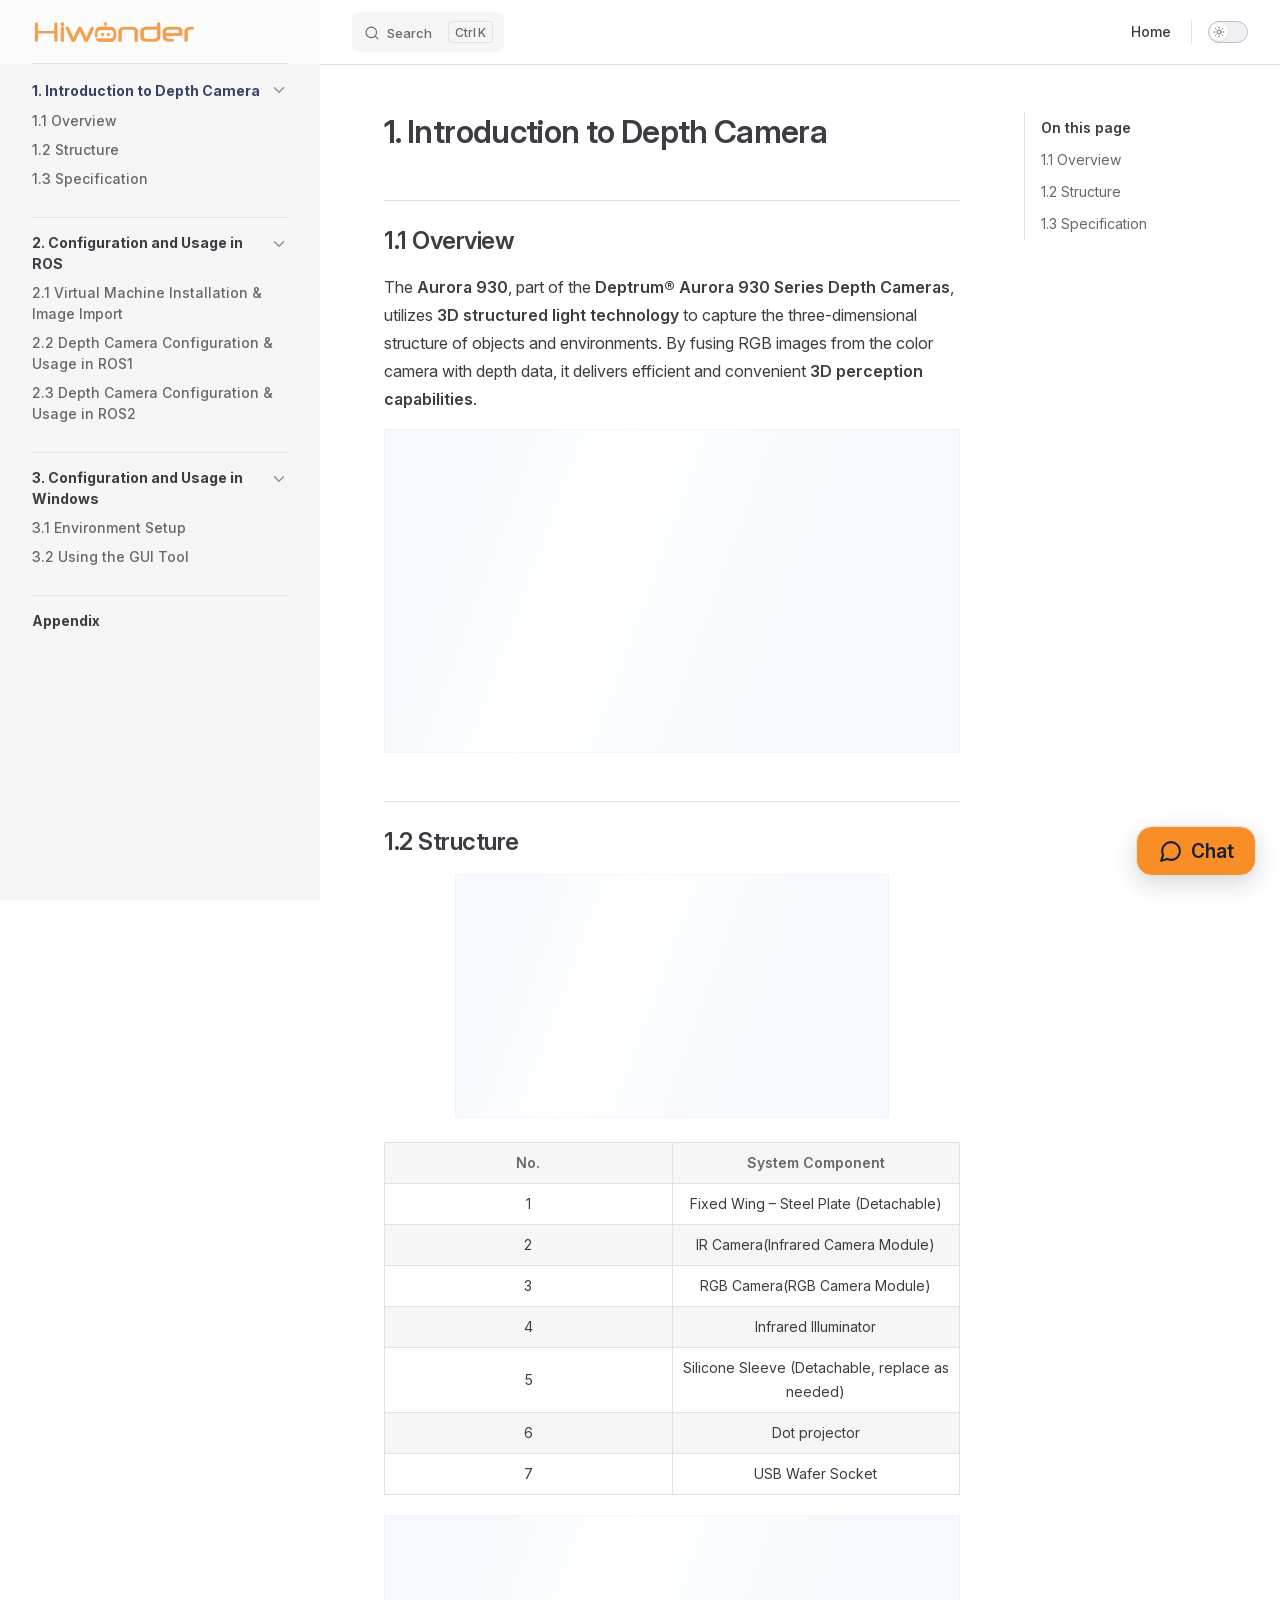
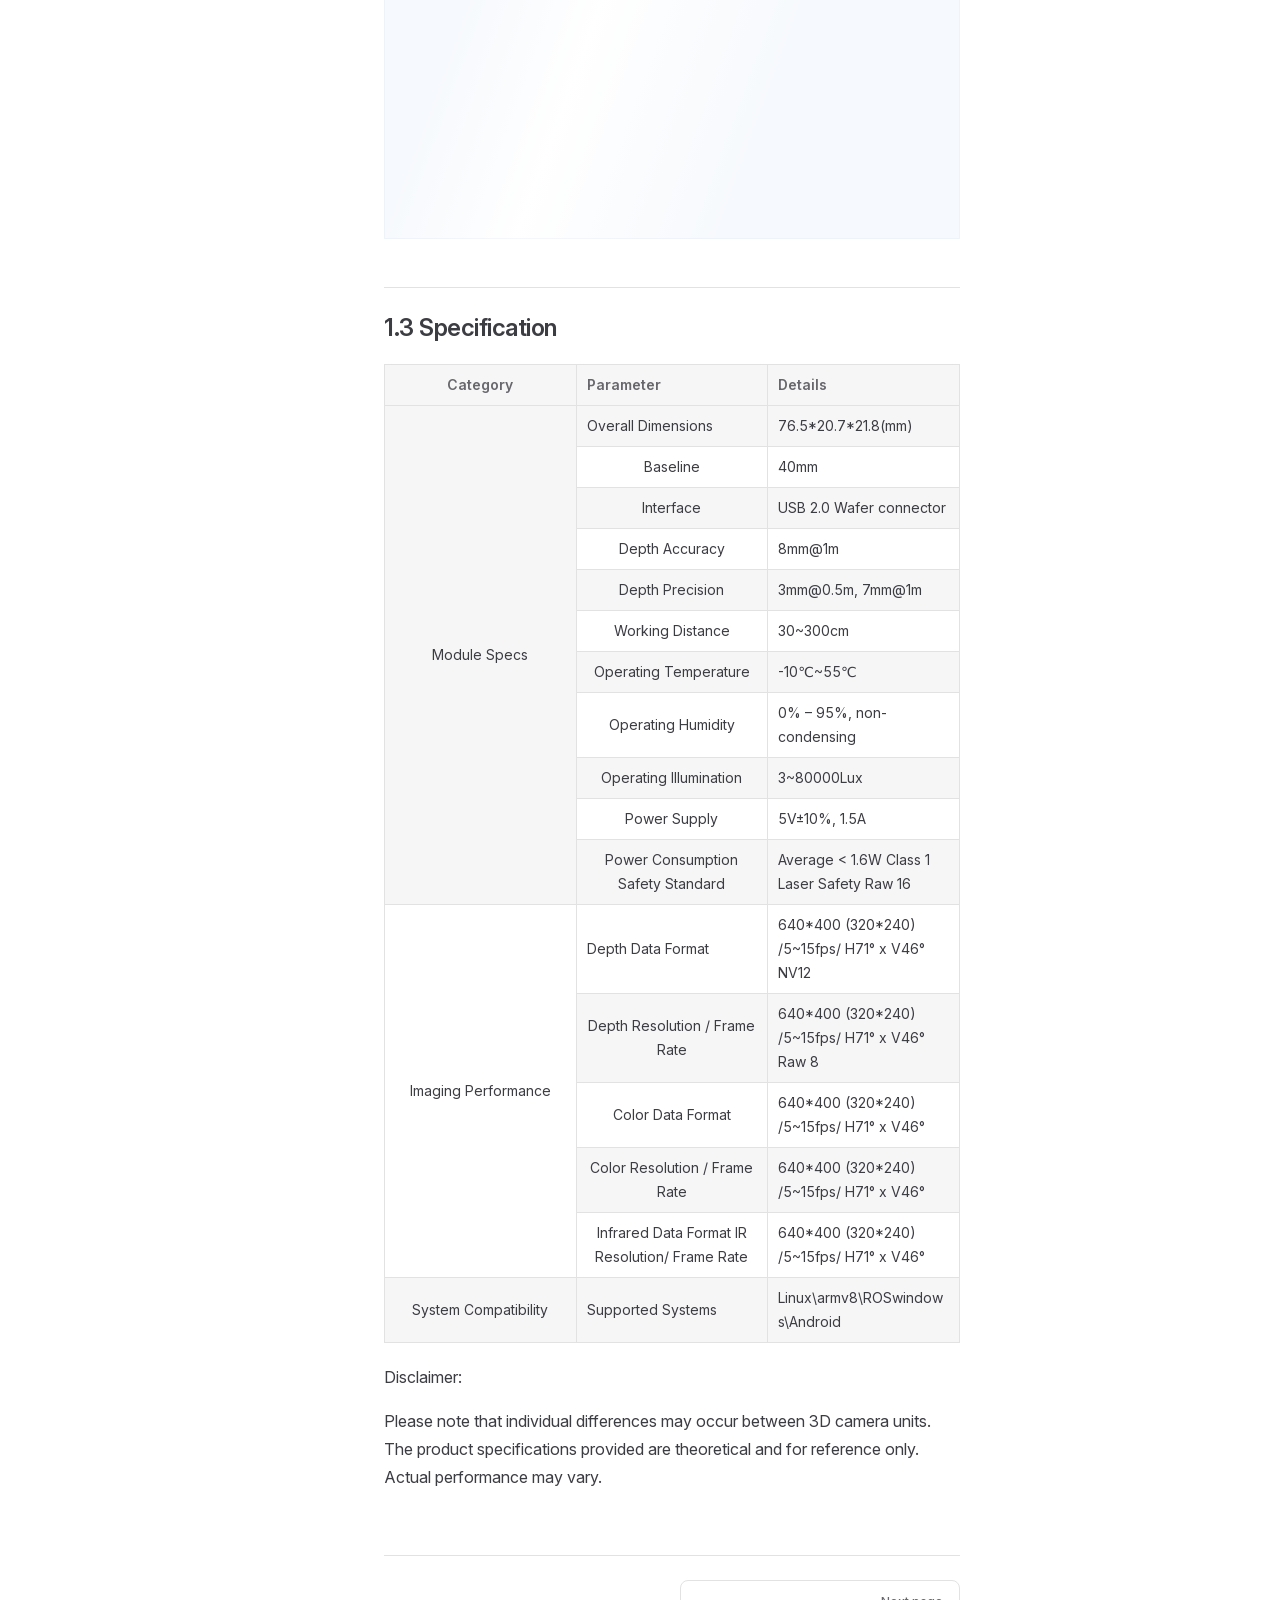
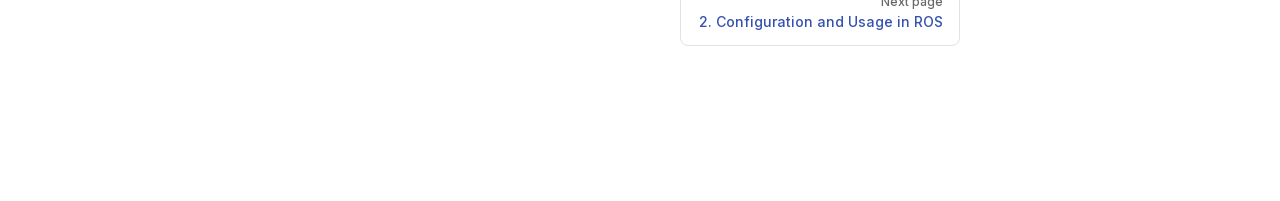
==== commit 0f87ed74: "内容修改" ====
--- a/projects/Aurora930-Pro/en/latest/index.html
+++ b/projects/Aurora930-Pro/en/latest/index.html
@@ -9,9 +9,9 @@
     <link rel="preload stylesheet" href="/projects/Aurora930-Pro/en/latest/assets/style.WAXUyqpS.css" as="style">
     <link rel="preload stylesheet" href="/projects/Aurora930-Pro/en/latest/vp-icons.css" as="style">
     
-    <script type="module" src="/projects/Aurora930-Pro/en/latest/assets/app.BRE6X6xG.js"></script>
+    <script type="module" src="/projects/Aurora930-Pro/en/latest/assets/app.BBlEWa3N.js"></script>
     <link rel="preload" href="/projects/Aurora930-Pro/en/latest/assets/inter-roman-latin.Di8DUHzh.woff2" as="font" type="font/woff2" crossorigin="">
-    <link rel="modulepreload" href="/projects/Aurora930-Pro/en/latest/assets/chunks/theme.DAqq3CzQ.js">
+    <link rel="modulepreload" href="/projects/Aurora930-Pro/en/latest/assets/chunks/theme.DWhtGY9Q.js">
     <link rel="modulepreload" href="/projects/Aurora930-Pro/en/latest/assets/chunks/framework.CPKKTFMu.js">
     <link rel="modulepreload" href="/projects/Aurora930-Pro/en/latest/assets/index.md.CRWzwsqK.lean.js">
     <link rel="icon" href="/projects/Aurora930-Pro/en/latest/favicon.ico">
@@ -20,7 +20,7 @@
   </head>
   <body>
     <div id="app"><!--[--><div class="page-redirect" style="text-align:center;padding:100px 20px;"><p>Redirecting to content page...</p><p><a href="/projects/Aurora930-Pro/en/latest/docs/1.Introduction_to_Depth_Camera.html" target="_self">If you are not redirected automatically, click here</a></p></div><!--[--><!----><!--]--><!----><div class="feedback-widget"><!----><button class="feedback-widget__trigger" type="button" aria-expanded="false" aria-label="Open feedback form"><span class="feedback-widget__icon" aria-hidden="true"><svg viewBox="0 0 24 24" focusable="false"><path d="M21 11.5a8.4 8.4 0 0 1-.9 3.8 8.5 8.5 0 0 1-7.6 4.7 8.4 8.4 0 0 1-3.8-.9L3 21l1.9-5.7A8.4 8.4 0 0 1 4 11.5 8.5 8.5 0 0 1 12.5 3 8.5 8.5 0 0 1 21 11.5Z"></path></svg></span><span>Chat</span></button></div><!--]--></div>
-    <script>window.__VP_HASH_MAP__=JSON.parse("{\"docs_1.introduction_to_depth_camera.md\":\"Basl62dq\",\"docs_2.configuration_and_usage_in_ros.md\":\"B6iHmtXw\",\"docs_3.configuration_and_usage_in_windows.md\":\"Dv_koE18\",\"docs_appendix.md\":\"OglqS7la\",\"docs_index.md\":\"dc9nJPun\",\"index.md\":\"CRWzwsqK\"}");window.__VP_SITE_DATA__=JSON.parse("{\"lang\":\"en-US\",\"dir\":\"ltr\",\"title\":\"Aurora930 Pro Documentation\",\"description\":\"Aurora930 Pro documentation\",\"base\":\"/projects/Aurora930-Pro/en/latest/\",\"head\":[],\"router\":{\"prefetchLinks\":true},\"appearance\":true,\"themeConfig\":{\"siteTitle\":false,\"logo\":\"/e-logo.webp\",\"outline\":[2,3],\"search\":{\"provider\":\"local\",\"options\":{\"translations\":{\"button\":{\"buttonText\":\"Search\",\"buttonAriaLabel\":\"Search\"},\"modal\":{\"searchBox\":{\"resetButtonTitle\":\"Clear search query\",\"resetButtonAriaLabel\":\"Clear search query\",\"cancelButtonText\":\"Cancel\",\"cancelButtonAriaLabel\":\"Cancel\"},\"startScreen\":{\"recentSearchTitle\":\"Recent Searches\",\"noRecentSearchText\":\"No recent searches\",\"suggestedQueryTitle\":\"Suggested Queries\"},\"noResultsScreen\":{\"noResultsText\":\"No results found for\",\"suggestedQueryText\":\"You can try searching for\",\"reportMissingResultsText\":\"Have any queries?\",\"reportMissingResultsLinkText\":\"Report here\"},\"footer\":{\"selectText\":\"to select\",\"navigateText\":\"to navigate\",\"closeText\":\"to close\"}}}}},\"nav\":[{\"text\":\"Home\",\"link\":\"https://www.hiwonder.net/\",\"target\":\"_self\"}],\"sidebar\":[{\"text\":\"1. Introduction to Depth Camera\",\"link\":\"/docs/1.Introduction_to_Depth_Camera.html\",\"collapsed\":false,\"items\":[{\"text\":\"1.1 Overview\",\"link\":\"/docs/1.Introduction_to_Depth_Camera.html#_1-1-overview\"},{\"text\":\"1.2 Structure\",\"link\":\"/docs/1.Introduction_to_Depth_Camera.html#_1-2-structure\"},{\"text\":\"1.3 Specification\",\"link\":\"/docs/1.Introduction_to_Depth_Camera.html#_1-3-specification\"}]},{\"text\":\"2. Configuration and Usage in ROS\",\"link\":\"/docs/2.Configuration_and_Usage_in_ROS.html\",\"collapsed\":false,\"items\":[{\"text\":\"2.1 Virtual Machine Installation & Image Import\",\"link\":\"/docs/2.Configuration_and_Usage_in_ROS.html#_2-1-virtual-machine-installation-image-import\"},{\"text\":\"2.2 Depth Camera Configuration & Usage in ROS1\",\"link\":\"/docs/2.Configuration_and_Usage_in_ROS.html#_2-2-depth-camera-configuration-usage-in-ros1\"},{\"text\":\"2.3 Depth Camera Configuration & Usage in ROS2\",\"link\":\"/docs/2.Configuration_and_Usage_in_ROS.html#_2-3-depth-camera-configuration-usage-in-ros2\"}]},{\"text\":\"3. Configuration and Usage in Windows\",\"link\":\"/docs/3.Configuration_and_Usage_in_Windows.html\",\"collapsed\":false,\"items\":[{\"text\":\"3.1 Environment Setup\",\"link\":\"/docs/3.Configuration_and_Usage_in_Windows.html#_3-1-environment-setup\"},{\"text\":\"3.2 Using the GUI Tool\",\"link\":\"/docs/3.Configuration_and_Usage_in_Windows.html#_3-2-using-the-gui-tool\"}]},{\"text\":\"Appendix\",\"link\":\"/docs/Appendix.html\",\"collapsed\":false,\"items\":[]}]},\"locales\":{},\"scrollOffset\":134,\"cleanUrls\":false}");</script>
+    <script>window.__VP_HASH_MAP__=JSON.parse("{\"docs_1.introduction_to_depth_camera.md\":\"Basl62dq\",\"docs_2.configuration_and_usage_in_ros.md\":\"B6iHmtXw\",\"docs_3.configuration_and_usage_in_windows.md\":\"Dv_koE18\",\"docs_appendix.md\":\"BaIjCsvo\",\"docs_index.md\":\"dc9nJPun\",\"index.md\":\"CRWzwsqK\"}");window.__VP_SITE_DATA__=JSON.parse("{\"lang\":\"en-US\",\"dir\":\"ltr\",\"title\":\"Aurora930 Pro Documentation\",\"description\":\"Aurora930 Pro documentation\",\"base\":\"/projects/Aurora930-Pro/en/latest/\",\"head\":[],\"router\":{\"prefetchLinks\":true},\"appearance\":true,\"themeConfig\":{\"siteTitle\":false,\"logo\":\"/e-logo.webp\",\"outline\":[2,3],\"search\":{\"provider\":\"local\",\"options\":{\"translations\":{\"button\":{\"buttonText\":\"Search\",\"buttonAriaLabel\":\"Search\"},\"modal\":{\"searchBox\":{\"resetButtonTitle\":\"Clear search query\",\"resetButtonAriaLabel\":\"Clear search query\",\"cancelButtonText\":\"Cancel\",\"cancelButtonAriaLabel\":\"Cancel\"},\"startScreen\":{\"recentSearchTitle\":\"Recent Searches\",\"noRecentSearchText\":\"No recent searches\",\"suggestedQueryTitle\":\"Suggested Queries\"},\"noResultsScreen\":{\"noResultsText\":\"No results found for\",\"suggestedQueryText\":\"You can try searching for\",\"reportMissingResultsText\":\"Have any queries?\",\"reportMissingResultsLinkText\":\"Report here\"},\"footer\":{\"selectText\":\"to select\",\"navigateText\":\"to navigate\",\"closeText\":\"to close\"}}}}},\"nav\":[{\"text\":\"Home\",\"link\":\"https://www.hiwonder.net/\",\"target\":\"_self\"}],\"sidebar\":[{\"text\":\"1. Introduction to Depth Camera\",\"link\":\"/docs/1.Introduction_to_Depth_Camera.html\",\"collapsed\":false,\"items\":[{\"text\":\"1.1 Overview\",\"link\":\"/docs/1.Introduction_to_Depth_Camera.html#_1-1-overview\"},{\"text\":\"1.2 Structure\",\"link\":\"/docs/1.Introduction_to_Depth_Camera.html#_1-2-structure\"},{\"text\":\"1.3 Specification\",\"link\":\"/docs/1.Introduction_to_Depth_Camera.html#_1-3-specification\"}]},{\"text\":\"2. Configuration and Usage in ROS\",\"link\":\"/docs/2.Configuration_and_Usage_in_ROS.html\",\"collapsed\":false,\"items\":[{\"text\":\"2.1 Virtual Machine Installation & Image Import\",\"link\":\"/docs/2.Configuration_and_Usage_in_ROS.html#_2-1-virtual-machine-installation-image-import\"},{\"text\":\"2.2 Depth Camera Configuration & Usage in ROS1\",\"link\":\"/docs/2.Configuration_and_Usage_in_ROS.html#_2-2-depth-camera-configuration-usage-in-ros1\"},{\"text\":\"2.3 Depth Camera Configuration & Usage in ROS2\",\"link\":\"/docs/2.Configuration_and_Usage_in_ROS.html#_2-3-depth-camera-configuration-usage-in-ros2\"}]},{\"text\":\"3. Configuration and Usage in Windows\",\"link\":\"/docs/3.Configuration_and_Usage_in_Windows.html\",\"collapsed\":false,\"items\":[{\"text\":\"3.1 Environment Setup\",\"link\":\"/docs/3.Configuration_and_Usage_in_Windows.html#_3-1-environment-setup\"},{\"text\":\"3.2 Using the GUI Tool\",\"link\":\"/docs/3.Configuration_and_Usage_in_Windows.html#_3-2-using-the-gui-tool\"}]},{\"text\":\"Appendix\",\"link\":\"/docs/Appendix.html\",\"collapsed\":false,\"items\":[]}]},\"locales\":{},\"scrollOffset\":134,\"cleanUrls\":false}");</script>
     
   </body>
 </html>
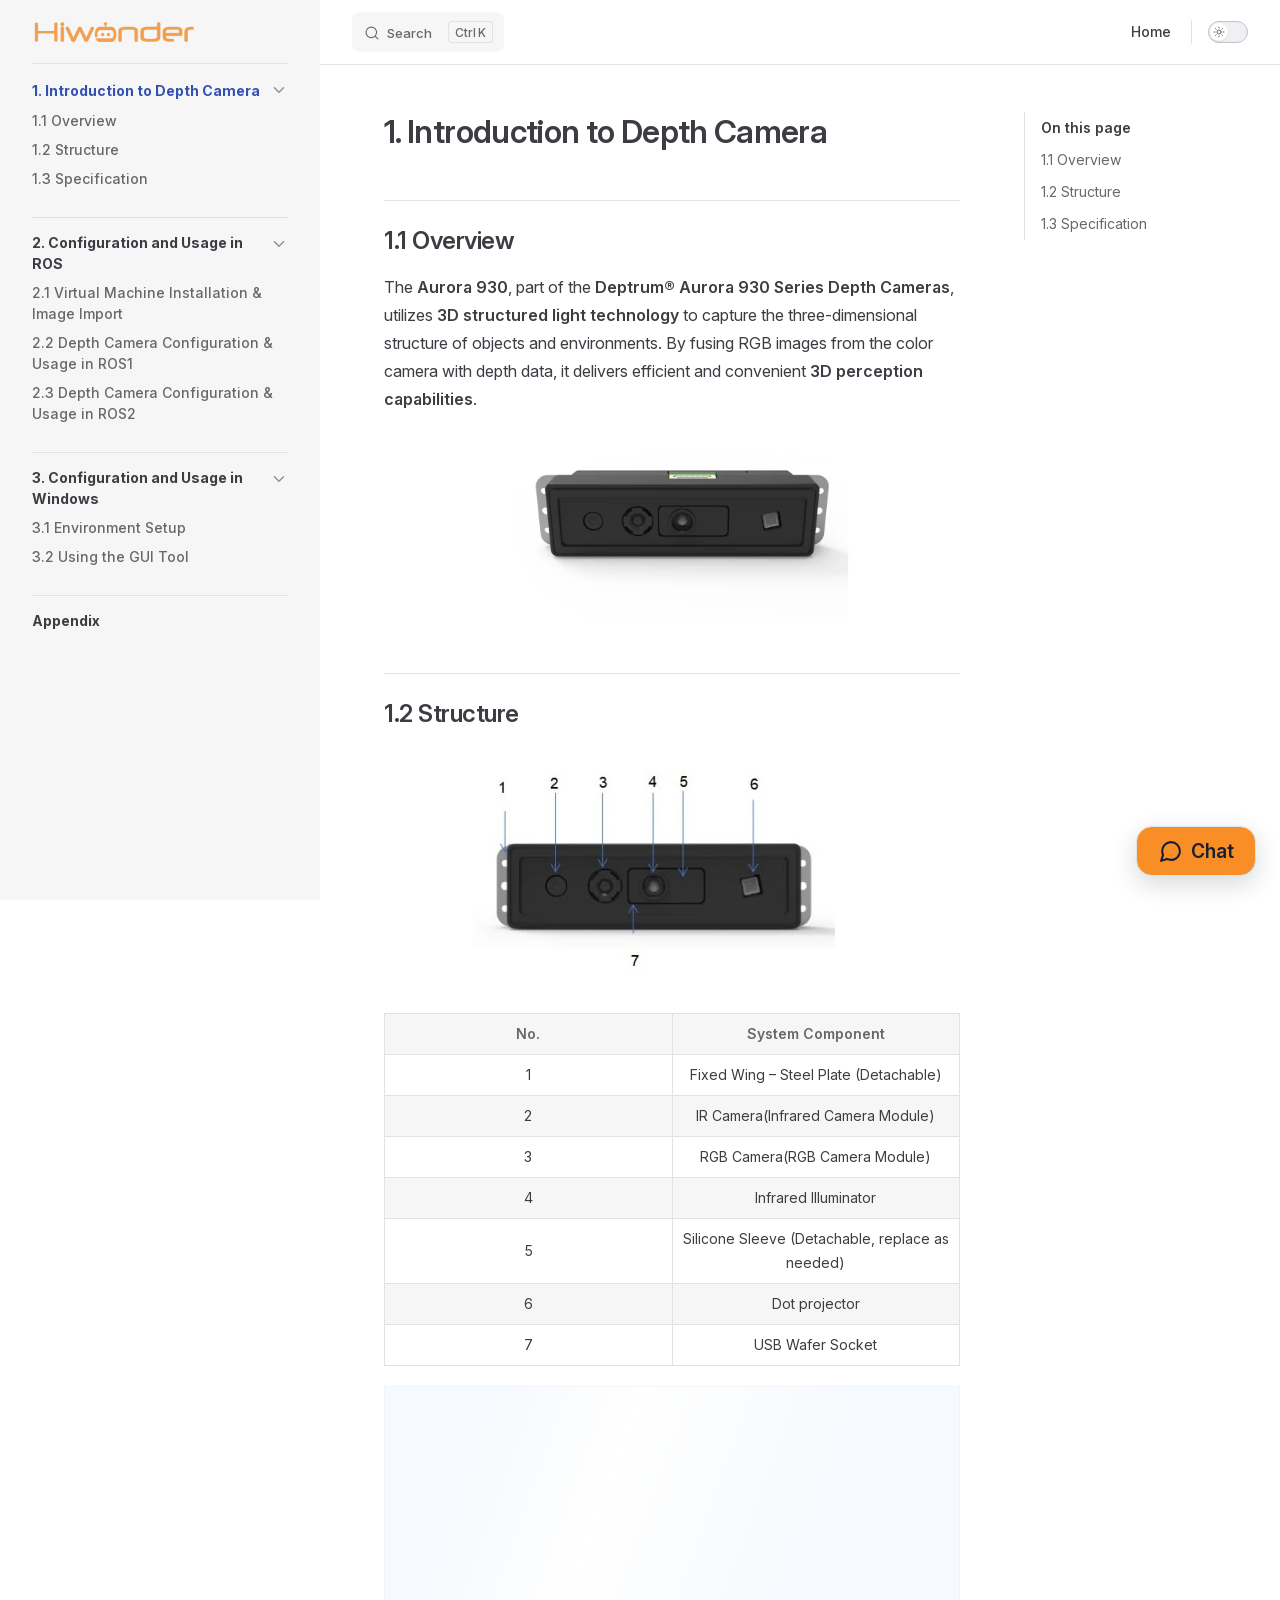
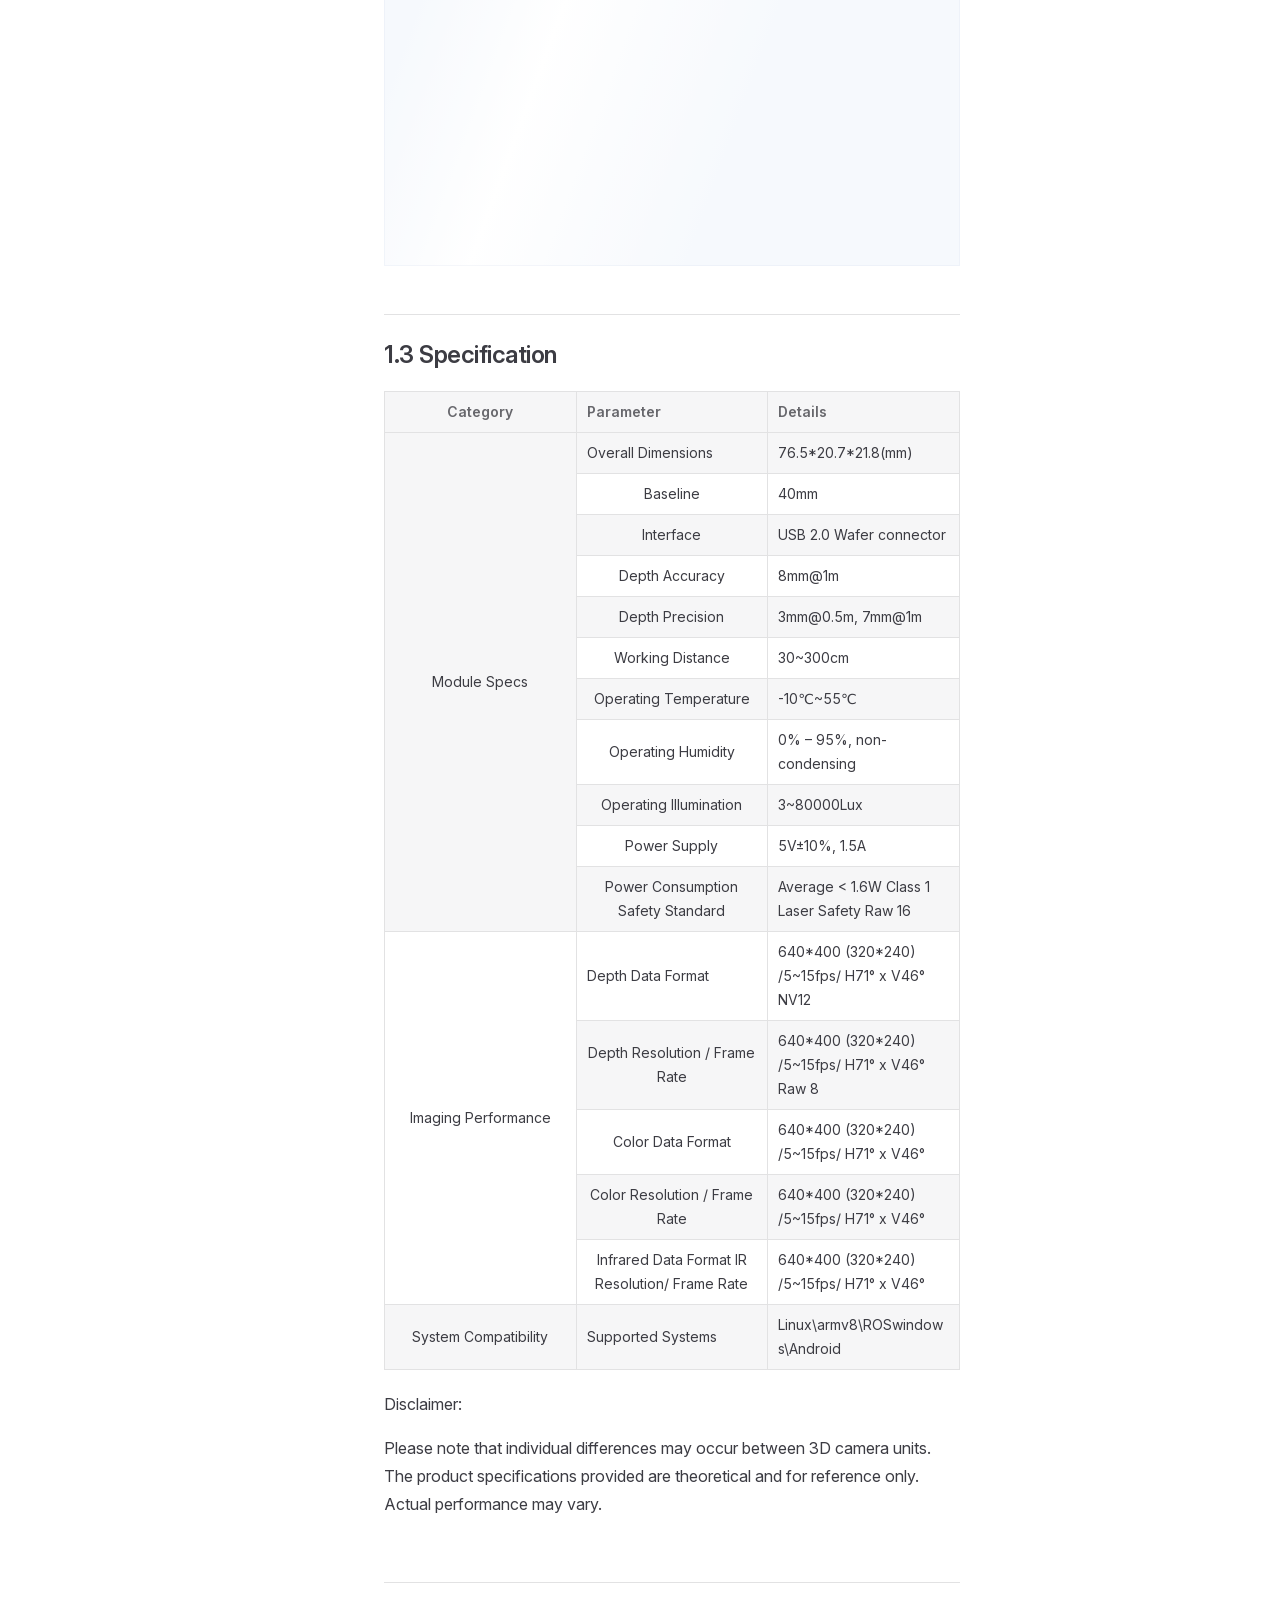
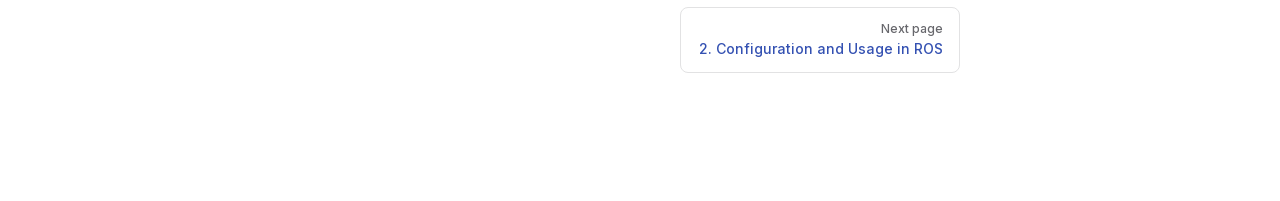
==== commit 7be1e218: "内容修改" ====
--- a/projects/Aurora930-Pro/en/latest/index.html
+++ b/projects/Aurora930-Pro/en/latest/index.html
@@ -6,21 +6,21 @@
     <title>Aurora930 Pro Documentation</title>
     <meta name="description" content="Aurora930 Pro documentation">
     <meta name="generator" content="VitePress v1.6.4">
-    <link rel="preload stylesheet" href="/projects/Aurora930-Pro/en/latest/assets/style.WAXUyqpS.css" as="style">
+    <link rel="preload stylesheet" href="/projects/Aurora930-Pro/en/latest/assets/style.BFIlWLkV.css" as="style">
     <link rel="preload stylesheet" href="/projects/Aurora930-Pro/en/latest/vp-icons.css" as="style">
     
-    <script type="module" src="/projects/Aurora930-Pro/en/latest/assets/app.BBlEWa3N.js"></script>
+    <script type="module" src="/projects/Aurora930-Pro/en/latest/assets/app.BHDuMgG0.js"></script>
     <link rel="preload" href="/projects/Aurora930-Pro/en/latest/assets/inter-roman-latin.Di8DUHzh.woff2" as="font" type="font/woff2" crossorigin="">
-    <link rel="modulepreload" href="/projects/Aurora930-Pro/en/latest/assets/chunks/theme.DWhtGY9Q.js">
-    <link rel="modulepreload" href="/projects/Aurora930-Pro/en/latest/assets/chunks/framework.CPKKTFMu.js">
-    <link rel="modulepreload" href="/projects/Aurora930-Pro/en/latest/assets/index.md.CRWzwsqK.lean.js">
+    <link rel="modulepreload" href="/projects/Aurora930-Pro/en/latest/assets/chunks/theme.CP2srVpQ.js">
+    <link rel="modulepreload" href="/projects/Aurora930-Pro/en/latest/assets/chunks/framework.WPatdWR6.js">
+    <link rel="modulepreload" href="/projects/Aurora930-Pro/en/latest/assets/index.md.DICiG4k-.lean.js">
     <link rel="icon" href="/projects/Aurora930-Pro/en/latest/favicon.ico">
     <script id="check-dark-mode">(()=>{const e=localStorage.getItem("vitepress-theme-appearance")||"auto",a=window.matchMedia("(prefers-color-scheme: dark)").matches;(!e||e==="auto"?a:e==="dark")&&document.documentElement.classList.add("dark")})();</script>
     <script id="check-mac-os">document.documentElement.classList.toggle("mac",/Mac|iPhone|iPod|iPad/i.test(navigator.platform));</script>
   </head>
   <body>
     <div id="app"><!--[--><div class="page-redirect" style="text-align:center;padding:100px 20px;"><p>Redirecting to content page...</p><p><a href="/projects/Aurora930-Pro/en/latest/docs/1.Introduction_to_Depth_Camera.html" target="_self">If you are not redirected automatically, click here</a></p></div><!--[--><!----><!--]--><!----><div class="feedback-widget"><!----><button class="feedback-widget__trigger" type="button" aria-expanded="false" aria-label="Open feedback form"><span class="feedback-widget__icon" aria-hidden="true"><svg viewBox="0 0 24 24" focusable="false"><path d="M21 11.5a8.4 8.4 0 0 1-.9 3.8 8.5 8.5 0 0 1-7.6 4.7 8.4 8.4 0 0 1-3.8-.9L3 21l1.9-5.7A8.4 8.4 0 0 1 4 11.5 8.5 8.5 0 0 1 12.5 3 8.5 8.5 0 0 1 21 11.5Z"></path></svg></span><span>Chat</span></button></div><!--]--></div>
-    <script>window.__VP_HASH_MAP__=JSON.parse("{\"docs_1.introduction_to_depth_camera.md\":\"Basl62dq\",\"docs_2.configuration_and_usage_in_ros.md\":\"B6iHmtXw\",\"docs_3.configuration_and_usage_in_windows.md\":\"Dv_koE18\",\"docs_appendix.md\":\"BaIjCsvo\",\"docs_index.md\":\"dc9nJPun\",\"index.md\":\"CRWzwsqK\"}");window.__VP_SITE_DATA__=JSON.parse("{\"lang\":\"en-US\",\"dir\":\"ltr\",\"title\":\"Aurora930 Pro Documentation\",\"description\":\"Aurora930 Pro documentation\",\"base\":\"/projects/Aurora930-Pro/en/latest/\",\"head\":[],\"router\":{\"prefetchLinks\":true},\"appearance\":true,\"themeConfig\":{\"siteTitle\":false,\"logo\":\"/e-logo.webp\",\"outline\":[2,3],\"search\":{\"provider\":\"local\",\"options\":{\"translations\":{\"button\":{\"buttonText\":\"Search\",\"buttonAriaLabel\":\"Search\"},\"modal\":{\"searchBox\":{\"resetButtonTitle\":\"Clear search query\",\"resetButtonAriaLabel\":\"Clear search query\",\"cancelButtonText\":\"Cancel\",\"cancelButtonAriaLabel\":\"Cancel\"},\"startScreen\":{\"recentSearchTitle\":\"Recent Searches\",\"noRecentSearchText\":\"No recent searches\",\"suggestedQueryTitle\":\"Suggested Queries\"},\"noResultsScreen\":{\"noResultsText\":\"No results found for\",\"suggestedQueryText\":\"You can try searching for\",\"reportMissingResultsText\":\"Have any queries?\",\"reportMissingResultsLinkText\":\"Report here\"},\"footer\":{\"selectText\":\"to select\",\"navigateText\":\"to navigate\",\"closeText\":\"to close\"}}}}},\"nav\":[{\"text\":\"Home\",\"link\":\"https://www.hiwonder.net/\",\"target\":\"_self\"}],\"sidebar\":[{\"text\":\"1. Introduction to Depth Camera\",\"link\":\"/docs/1.Introduction_to_Depth_Camera.html\",\"collapsed\":false,\"items\":[{\"text\":\"1.1 Overview\",\"link\":\"/docs/1.Introduction_to_Depth_Camera.html#_1-1-overview\"},{\"text\":\"1.2 Structure\",\"link\":\"/docs/1.Introduction_to_Depth_Camera.html#_1-2-structure\"},{\"text\":\"1.3 Specification\",\"link\":\"/docs/1.Introduction_to_Depth_Camera.html#_1-3-specification\"}]},{\"text\":\"2. Configuration and Usage in ROS\",\"link\":\"/docs/2.Configuration_and_Usage_in_ROS.html\",\"collapsed\":false,\"items\":[{\"text\":\"2.1 Virtual Machine Installation & Image Import\",\"link\":\"/docs/2.Configuration_and_Usage_in_ROS.html#_2-1-virtual-machine-installation-image-import\"},{\"text\":\"2.2 Depth Camera Configuration & Usage in ROS1\",\"link\":\"/docs/2.Configuration_and_Usage_in_ROS.html#_2-2-depth-camera-configuration-usage-in-ros1\"},{\"text\":\"2.3 Depth Camera Configuration & Usage in ROS2\",\"link\":\"/docs/2.Configuration_and_Usage_in_ROS.html#_2-3-depth-camera-configuration-usage-in-ros2\"}]},{\"text\":\"3. Configuration and Usage in Windows\",\"link\":\"/docs/3.Configuration_and_Usage_in_Windows.html\",\"collapsed\":false,\"items\":[{\"text\":\"3.1 Environment Setup\",\"link\":\"/docs/3.Configuration_and_Usage_in_Windows.html#_3-1-environment-setup\"},{\"text\":\"3.2 Using the GUI Tool\",\"link\":\"/docs/3.Configuration_and_Usage_in_Windows.html#_3-2-using-the-gui-tool\"}]},{\"text\":\"Appendix\",\"link\":\"/docs/Appendix.html\",\"collapsed\":false,\"items\":[]}]},\"locales\":{},\"scrollOffset\":134,\"cleanUrls\":false}");</script>
+    <script>window.__VP_HASH_MAP__=JSON.parse("{\"docs_1.introduction_to_depth_camera.md\":\"BODAkP84\",\"docs_2.configuration_and_usage_in_ros.md\":\"fxEFom4I\",\"docs_3.configuration_and_usage_in_windows.md\":\"DHi7uMG7\",\"docs_appendix.md\":\"CbF7AwcA\",\"docs_index.md\":\"DaM0EleG\",\"index.md\":\"DICiG4k-\"}");window.__VP_SITE_DATA__=JSON.parse("{\"lang\":\"en-US\",\"dir\":\"ltr\",\"title\":\"Aurora930 Pro Documentation\",\"description\":\"Aurora930 Pro documentation\",\"base\":\"/projects/Aurora930-Pro/en/latest/\",\"head\":[],\"router\":{\"prefetchLinks\":true},\"appearance\":true,\"themeConfig\":{\"siteTitle\":false,\"logo\":\"/e-logo.webp\",\"outline\":[2,3],\"search\":{\"provider\":\"local\",\"options\":{\"translations\":{\"button\":{\"buttonText\":\"Search\",\"buttonAriaLabel\":\"Search\"},\"modal\":{\"searchBox\":{\"resetButtonTitle\":\"Clear search query\",\"resetButtonAriaLabel\":\"Clear search query\",\"cancelButtonText\":\"Cancel\",\"cancelButtonAriaLabel\":\"Cancel\"},\"startScreen\":{\"recentSearchTitle\":\"Recent Searches\",\"noRecentSearchText\":\"No recent searches\",\"suggestedQueryTitle\":\"Suggested Queries\"},\"noResultsScreen\":{\"noResultsText\":\"No results found for\",\"suggestedQueryText\":\"You can try searching for\",\"reportMissingResultsText\":\"Have any queries?\",\"reportMissingResultsLinkText\":\"Report here\"},\"footer\":{\"selectText\":\"to select\",\"navigateText\":\"to navigate\",\"closeText\":\"to close\"}}}}},\"nav\":[{\"text\":\"Home\",\"link\":\"https://www.hiwonder.net/\",\"target\":\"_self\"}],\"sidebar\":[{\"text\":\"1. Introduction to Depth Camera\",\"link\":\"/docs/1.Introduction_to_Depth_Camera.html\",\"collapsed\":false,\"items\":[{\"text\":\"1.1 Overview\",\"link\":\"/docs/1.Introduction_to_Depth_Camera.html#_1-1-overview\"},{\"text\":\"1.2 Structure\",\"link\":\"/docs/1.Introduction_to_Depth_Camera.html#_1-2-structure\"},{\"text\":\"1.3 Specification\",\"link\":\"/docs/1.Introduction_to_Depth_Camera.html#_1-3-specification\"}]},{\"text\":\"2. Configuration and Usage in ROS\",\"link\":\"/docs/2.Configuration_and_Usage_in_ROS.html\",\"collapsed\":false,\"items\":[{\"text\":\"2.1 Virtual Machine Installation & Image Import\",\"link\":\"/docs/2.Configuration_and_Usage_in_ROS.html#_2-1-virtual-machine-installation-image-import\"},{\"text\":\"2.2 Depth Camera Configuration & Usage in ROS1\",\"link\":\"/docs/2.Configuration_and_Usage_in_ROS.html#_2-2-depth-camera-configuration-usage-in-ros1\"},{\"text\":\"2.3 Depth Camera Configuration & Usage in ROS2\",\"link\":\"/docs/2.Configuration_and_Usage_in_ROS.html#_2-3-depth-camera-configuration-usage-in-ros2\"}]},{\"text\":\"3. Configuration and Usage in Windows\",\"link\":\"/docs/3.Configuration_and_Usage_in_Windows.html\",\"collapsed\":false,\"items\":[{\"text\":\"3.1 Environment Setup\",\"link\":\"/docs/3.Configuration_and_Usage_in_Windows.html#_3-1-environment-setup\"},{\"text\":\"3.2 Using the GUI Tool\",\"link\":\"/docs/3.Configuration_and_Usage_in_Windows.html#_3-2-using-the-gui-tool\"}]},{\"text\":\"Appendix\",\"link\":\"/docs/Appendix.html\",\"collapsed\":false,\"items\":[]}]},\"locales\":{},\"scrollOffset\":134,\"cleanUrls\":false}");</script>
     
   </body>
 </html>
--- a/projects/Aurora930-Pro/en/latest/assets/style.BFIlWLkV.css
+++ b/projects/Aurora930-Pro/en/latest/assets/style.BFIlWLkV.css
@@ -0,0 +1,6009 @@
+
+
+@font-face {
+  font-family: Inter;
+  font-style: normal;
+  font-weight: 100 900;
+  font-display: swap;
+  src: url('/projects/Aurora930-Pro/en/latest/assets/inter-roman-cyrillic-ext.BBPuwvHQ.woff2') format('woff2');
+  unicode-range: U+0460-052F, U+1C80-1C88, U+20B4, U+2DE0-2DFF, U+A640-A69F,
+    U+FE2E-FE2F;
+}
+
+@font-face {
+  font-family: Inter;
+  font-style: normal;
+  font-weight: 100 900;
+  font-display: swap;
+  src: url('/projects/Aurora930-Pro/en/latest/assets/inter-roman-cyrillic.C5lxZ8CY.woff2') format('woff2');
+  unicode-range: U+0301, U+0400-045F, U+0490-0491, U+04B0-04B1, U+2116;
+}
+
+@font-face {
+  font-family: Inter;
+  font-style: normal;
+  font-weight: 100 900;
+  font-display: swap;
+  src: url('/projects/Aurora930-Pro/en/latest/assets/inter-roman-greek-ext.CqjqNYQ-.woff2') format('woff2');
+  unicode-range: U+1F00-1FFF;
+}
+
+@font-face {
+  font-family: Inter;
+  font-style: normal;
+  font-weight: 100 900;
+  font-display: swap;
+  src: url('/projects/Aurora930-Pro/en/latest/assets/inter-roman-greek.BBVDIX6e.woff2') format('woff2');
+  unicode-range: U+0370-0377, U+037A-037F, U+0384-038A, U+038C, U+038E-03A1,
+    U+03A3-03FF;
+}
+
+@font-face {
+  font-family: Inter;
+  font-style: normal;
+  font-weight: 100 900;
+  font-display: swap;
+  src: url('/projects/Aurora930-Pro/en/latest/assets/inter-roman-vietnamese.BjW4sHH5.woff2') format('woff2');
+  unicode-range: U+0102-0103, U+0110-0111, U+0128-0129, U+0168-0169,
+    U+01A0-01A1, U+01AF-01B0, U+0300-0301, U+0303-0304, U+0308-0309, U+0323,
+    U+0329, U+1EA0-1EF9, U+20AB;
+}
+
+@font-face {
+  font-family: Inter;
+  font-style: normal;
+  font-weight: 100 900;
+  font-display: swap;
+  src: url('/projects/Aurora930-Pro/en/latest/assets/inter-roman-latin-ext.4ZJIpNVo.woff2') format('woff2');
+  unicode-range: U+0100-02AF, U+0304, U+0308, U+0329, U+1E00-1E9F, U+1EF2-1EFF,
+    U+2020, U+20A0-20AB, U+20AD-20C0, U+2113, U+2C60-2C7F, U+A720-A7FF;
+}
+
+@font-face {
+  font-family: Inter;
+  font-style: normal;
+  font-weight: 100 900;
+  font-display: swap;
+  src: url('/projects/Aurora930-Pro/en/latest/assets/inter-roman-latin.Di8DUHzh.woff2') format('woff2');
+  unicode-range: U+0000-00FF, U+0131, U+0152-0153, U+02BB-02BC, U+02C6, U+02DA,
+    U+02DC, U+0304, U+0308, U+0329, U+2000-206F, U+2074, U+20AC, U+2122, U+2191,
+    U+2193, U+2212, U+2215, U+FEFF, U+FFFD;
+}
+
+@font-face {
+  font-family: Inter;
+  font-style: italic;
+  font-weight: 100 900;
+  font-display: swap;
+  src: url('/projects/Aurora930-Pro/en/latest/assets/inter-italic-cyrillic-ext.r48I6akx.woff2') format('woff2');
+  unicode-range: U+0460-052F, U+1C80-1C88, U+20B4, U+2DE0-2DFF, U+A640-A69F,
+    U+FE2E-FE2F;
+}
+
+@font-face {
+  font-family: Inter;
+  font-style: italic;
+  font-weight: 100 900;
+  font-display: swap;
+  src: url('/projects/Aurora930-Pro/en/latest/assets/inter-italic-cyrillic.By2_1cv3.woff2') format('woff2');
+  unicode-range: U+0301, U+0400-045F, U+0490-0491, U+04B0-04B1, U+2116;
+}
+
+@font-face {
+  font-family: Inter;
+  font-style: italic;
+  font-weight: 100 900;
+  font-display: swap;
+  src: url('/projects/Aurora930-Pro/en/latest/assets/inter-italic-greek-ext.1u6EdAuj.woff2') format('woff2');
+  unicode-range: U+1F00-1FFF;
+}
+
+@font-face {
+  font-family: Inter;
+  font-style: italic;
+  font-weight: 100 900;
+  font-display: swap;
+  src: url('/projects/Aurora930-Pro/en/latest/assets/inter-italic-greek.DJ8dCoTZ.woff2') format('woff2');
+  unicode-range: U+0370-0377, U+037A-037F, U+0384-038A, U+038C, U+038E-03A1,
+    U+03A3-03FF;
+}
+
+@font-face {
+  font-family: Inter;
+  font-style: italic;
+  font-weight: 100 900;
+  font-display: swap;
+  src: url('/projects/Aurora930-Pro/en/latest/assets/inter-italic-vietnamese.BSbpV94h.woff2') format('woff2');
+  unicode-range: U+0102-0103, U+0110-0111, U+0128-0129, U+0168-0169,
+    U+01A0-01A1, U+01AF-01B0, U+0300-0301, U+0303-0304, U+0308-0309, U+0323,
+    U+0329, U+1EA0-1EF9, U+20AB;
+}
+
+@font-face {
+  font-family: Inter;
+  font-style: italic;
+  font-weight: 100 900;
+  font-display: swap;
+  src: url('/projects/Aurora930-Pro/en/latest/assets/inter-italic-latin-ext.CN1xVJS-.woff2') format('woff2');
+  unicode-range: U+0100-02AF, U+0304, U+0308, U+0329, U+1E00-1E9F, U+1EF2-1EFF,
+    U+2020, U+20A0-20AB, U+20AD-20C0, U+2113, U+2C60-2C7F, U+A720-A7FF;
+}
+
+@font-face {
+  font-family: Inter;
+  font-style: italic;
+  font-weight: 100 900;
+  font-display: swap;
+  src: url('/projects/Aurora930-Pro/en/latest/assets/inter-italic-latin.C2AdPX0b.woff2') format('woff2');
+  unicode-range: U+0000-00FF, U+0131, U+0152-0153, U+02BB-02BC, U+02C6, U+02DA,
+    U+02DC, U+0304, U+0308, U+0329, U+2000-206F, U+2074, U+20AC, U+2122, U+2191,
+    U+2193, U+2212, U+2215, U+FEFF, U+FFFD;
+}
+
+@font-face {
+  font-family: 'Punctuation SC';
+  font-weight: 400;
+  src: local('PingFang SC Regular'), local('Noto Sans CJK SC'),
+    local('Microsoft YaHei');
+  unicode-range: U+201C, U+201D, U+2018, U+2019, U+2E3A, U+2014, U+2013, U+2026,
+    U+00B7, U+007E, U+002F;
+}
+
+@font-face {
+  font-family: 'Punctuation SC';
+  font-weight: 500;
+  src: local('PingFang SC Medium'), local('Noto Sans CJK SC'),
+    local('Microsoft YaHei');
+  unicode-range: U+201C, U+201D, U+2018, U+2019, U+2E3A, U+2014, U+2013, U+2026,
+    U+00B7, U+007E, U+002F;
+}
+
+@font-face {
+  font-family: 'Punctuation SC';
+  font-weight: 600;
+  src: local('PingFang SC Semibold'), local('Noto Sans CJK SC Bold'),
+    local('Microsoft YaHei Bold');
+  unicode-range: U+201C, U+201D, U+2018, U+2019, U+2E3A, U+2014, U+2013, U+2026,
+    U+00B7, U+007E, U+002F;
+}
+
+@font-face {
+  font-family: 'Punctuation SC';
+  font-weight: 700;
+  src: local('PingFang SC Semibold'), local('Noto Sans CJK SC Bold'),
+    local('Microsoft YaHei Bold');
+  unicode-range: U+201C, U+201D, U+2018, U+2019, U+2E3A, U+2014, U+2013, U+2026,
+    U+00B7, U+007E, U+002F;
+}
+
+/* Generate the subsetted fonts using: `pyftsubset <file>.woff2 --unicodes="<range>" --output-file="inter-<style>-<subset>.woff2" --flavor=woff2` */
+/**
+ * Colors: Solid
+ * -------------------------------------------------------------------------- */
+
+:root {
+  --vp-c-white: #ffffff;
+  --vp-c-black: #000000;
+
+  --vp-c-neutral: var(--vp-c-black);
+  --vp-c-neutral-inverse: var(--vp-c-white);
+}
+
+.dark {
+  --vp-c-neutral: var(--vp-c-white);
+  --vp-c-neutral-inverse: var(--vp-c-black);
+}
+
+/**
+ * Colors: Palette
+ *
+ * The primitive colors used for accent colors. These colors are referenced
+ * by functional colors such as "Text", "Background", or "Brand".
+ *
+ * Each colors have exact same color scale system with 3 levels of solid
+ * colors with different brightness, and 1 soft color.
+ *
+ * - `XXX-1`: The most solid color used mainly for colored text. It must
+ *   satisfy the contrast ratio against when used on top of `XXX-soft`.
+ *
+ * - `XXX-2`: The color used mainly for hover state of the button.
+ *
+ * - `XXX-3`: The color for solid background, such as bg color of the button.
+ *    It must satisfy the contrast ratio with pure white (#ffffff) text on
+ *    top of it.
+ *
+ * - `XXX-soft`: The color used for subtle background such as custom container
+ *    or badges. It must satisfy the contrast ratio when putting `XXX-1` colors
+ *    on top of it.
+ *
+ *    The soft color must be semi transparent alpha channel. This is crucial
+ *    because it allows adding multiple "soft" colors on top of each other
+ *    to create a accent, such as when having inline code block inside
+ *    custom containers.
+ * -------------------------------------------------------------------------- */
+
+:root {
+  --vp-c-gray-1: #dddde3;
+  --vp-c-gray-2: #e4e4e9;
+  --vp-c-gray-3: #ebebef;
+  --vp-c-gray-soft: rgba(142, 150, 170, 0.14);
+
+  --vp-c-indigo-1: #3451b2;
+  --vp-c-indigo-2: #3a5ccc;
+  --vp-c-indigo-3: #5672cd;
+  --vp-c-indigo-soft: rgba(100, 108, 255, 0.14);
+
+  --vp-c-purple-1: #6f42c1;
+  --vp-c-purple-2: #7e4cc9;
+  --vp-c-purple-3: #8e5cd9;
+  --vp-c-purple-soft: rgba(159, 122, 234, 0.14);
+
+  --vp-c-green-1: #18794e;
+  --vp-c-green-2: #299764;
+  --vp-c-green-3: #30a46c;
+  --vp-c-green-soft: rgba(16, 185, 129, 0.14);
+
+  --vp-c-yellow-1: #915930;
+  --vp-c-yellow-2: #946300;
+  --vp-c-yellow-3: #9f6a00;
+  --vp-c-yellow-soft: rgba(234, 179, 8, 0.14);
+
+  --vp-c-red-1: #b8272c;
+  --vp-c-red-2: #d5393e;
+  --vp-c-red-3: #e0575b;
+  --vp-c-red-soft: rgba(244, 63, 94, 0.14);
+
+  --vp-c-sponsor: #db2777;
+}
+
+.dark {
+  --vp-c-gray-1: #515c67;
+  --vp-c-gray-2: #414853;
+  --vp-c-gray-3: #32363f;
+  --vp-c-gray-soft: rgba(101, 117, 133, 0.16);
+
+  --vp-c-indigo-1: #a8b1ff;
+  --vp-c-indigo-2: #5c73e7;
+  --vp-c-indigo-3: #3e63dd;
+  --vp-c-indigo-soft: rgba(100, 108, 255, 0.16);
+
+  --vp-c-purple-1: #c8abfa;
+  --vp-c-purple-2: #a879e6;
+  --vp-c-purple-3: #8e5cd9;
+  --vp-c-purple-soft: rgba(159, 122, 234, 0.16);
+
+  --vp-c-green-1: #3dd68c;
+  --vp-c-green-2: #30a46c;
+  --vp-c-green-3: #298459;
+  --vp-c-green-soft: rgba(16, 185, 129, 0.16);
+
+  --vp-c-yellow-1: #f9b44e;
+  --vp-c-yellow-2: #da8b17;
+  --vp-c-yellow-3: #a46a0a;
+  --vp-c-yellow-soft: rgba(234, 179, 8, 0.16);
+
+  --vp-c-red-1: #f66f81;
+  --vp-c-red-2: #f14158;
+  --vp-c-red-3: #b62a3c;
+  --vp-c-red-soft: rgba(244, 63, 94, 0.16);
+}
+
+/**
+ * Colors: Background
+ *
+ * - `bg`: The bg color used for main screen.
+ *
+ * - `bg-alt`: The alternative bg color used in places such as "sidebar",
+ *   or "code block".
+ *
+ * - `bg-elv`: The elevated bg color. This is used at parts where it "floats",
+ *   such as "dialog".
+ *
+ * - `bg-soft`: The bg color to slightly distinguish some components from
+ *   the page. Used for things like "carbon ads" or "table".
+ * -------------------------------------------------------------------------- */
+
+:root {
+  --vp-c-bg: #ffffff;
+  --vp-c-bg-alt: #f6f6f7;
+  --vp-c-bg-elv: #ffffff;
+  --vp-c-bg-soft: #f6f6f7;
+}
+
+.dark {
+  --vp-c-bg: #1b1b1f;
+  --vp-c-bg-alt: #161618;
+  --vp-c-bg-elv: #202127;
+  --vp-c-bg-soft: #202127;
+}
+
+/**
+ * Colors: Borders
+ *
+ * - `divider`: This is used for separators. This is used to divide sections
+ *   within the same components, such as having separator on "h2" heading.
+ *
+ * - `border`: This is designed for borders on interactive components.
+ *   For example this should be used for a button outline.
+ *
+ * - `gutter`: This is used to divide components in the page. For example
+ *   the header and the lest of the page.
+ * -------------------------------------------------------------------------- */
+
+:root {
+  --vp-c-border: #c2c2c4;
+  --vp-c-divider: #e2e2e3;
+  --vp-c-gutter: #e2e2e3;
+}
+
+.dark {
+  --vp-c-border: #3c3f44;
+  --vp-c-divider: #2e2e32;
+  --vp-c-gutter: #000000;
+}
+
+/**
+ * Colors: Text
+ *
+ * - `text-1`: Used for primary text.
+ *
+ * - `text-2`: Used for muted texts, such as "inactive menu" or "info texts".
+ *
+ * - `text-3`: Used for subtle texts, such as "placeholders" or "caret icon".
+ * -------------------------------------------------------------------------- */
+
+:root {
+  --vp-c-text-1: #3c3c43;
+  --vp-c-text-2: #67676c;
+  --vp-c-text-3: #929295;
+}
+
+.dark {
+  --vp-c-text-1: #dfdfd6;
+  --vp-c-text-2: #98989f;
+  --vp-c-text-3: #6a6a71;
+}
+
+/**
+ * Colors: Function
+ *
+ * - `default`: The color used purely for subtle indication without any
+ *   special meanings attached to it such as bg color for menu hover state.
+ *
+ * - `brand`: Used for primary brand colors, such as link text, button with
+ *   brand theme, etc.
+ *
+ * - `tip`: Used to indicate useful information. The default theme uses the
+ *   brand color for this by default.
+ *
+ * - `warning`: Used to indicate warning to the users. Used in custom
+ *   container, badges, etc.
+ *
+ * - `danger`: Used to show error, or dangerous message to the users. Used
+ *   in custom container, badges, etc.
+ *
+ * To understand the scaling system, refer to "Colors: Palette" section.
+ * -------------------------------------------------------------------------- */
+
+:root {
+  --vp-c-default-1: var(--vp-c-gray-1);
+  --vp-c-default-2: var(--vp-c-gray-2);
+  --vp-c-default-3: var(--vp-c-gray-3);
+  --vp-c-default-soft: var(--vp-c-gray-soft);
+
+  --vp-c-brand-1: var(--vp-c-indigo-1);
+  --vp-c-brand-2: var(--vp-c-indigo-2);
+  --vp-c-brand-3: var(--vp-c-indigo-3);
+  --vp-c-brand-soft: var(--vp-c-indigo-soft);
+
+  /* DEPRECATED: Use `--vp-c-brand-1` instead. */
+  --vp-c-brand: var(--vp-c-brand-1);
+
+  --vp-c-tip-1: var(--vp-c-brand-1);
+  --vp-c-tip-2: var(--vp-c-brand-2);
+  --vp-c-tip-3: var(--vp-c-brand-3);
+  --vp-c-tip-soft: var(--vp-c-brand-soft);
+
+  --vp-c-note-1: var(--vp-c-brand-1);
+  --vp-c-note-2: var(--vp-c-brand-2);
+  --vp-c-note-3: var(--vp-c-brand-3);
+  --vp-c-note-soft: var(--vp-c-brand-soft);
+
+  --vp-c-success-1: var(--vp-c-green-1);
+  --vp-c-success-2: var(--vp-c-green-2);
+  --vp-c-success-3: var(--vp-c-green-3);
+  --vp-c-success-soft: var(--vp-c-green-soft);
+
+  --vp-c-important-1: var(--vp-c-purple-1);
+  --vp-c-important-2: var(--vp-c-purple-2);
+  --vp-c-important-3: var(--vp-c-purple-3);
+  --vp-c-important-soft: var(--vp-c-purple-soft);
+
+  --vp-c-warning-1: var(--vp-c-yellow-1);
+  --vp-c-warning-2: var(--vp-c-yellow-2);
+  --vp-c-warning-3: var(--vp-c-yellow-3);
+  --vp-c-warning-soft: var(--vp-c-yellow-soft);
+
+  --vp-c-danger-1: var(--vp-c-red-1);
+  --vp-c-danger-2: var(--vp-c-red-2);
+  --vp-c-danger-3: var(--vp-c-red-3);
+  --vp-c-danger-soft: var(--vp-c-red-soft);
+
+  --vp-c-caution-1: var(--vp-c-red-1);
+  --vp-c-caution-2: var(--vp-c-red-2);
+  --vp-c-caution-3: var(--vp-c-red-3);
+  --vp-c-caution-soft: var(--vp-c-red-soft);
+}
+
+/**
+ * Typography
+ * -------------------------------------------------------------------------- */
+
+:root {
+  --vp-font-family-base: 'Inter', ui-sans-serif, system-ui, sans-serif,
+    'Apple Color Emoji', 'Segoe UI Emoji', 'Segoe UI Symbol', 'Noto Color Emoji';
+  --vp-font-family-mono: ui-monospace, 'Menlo', 'Monaco', 'Consolas',
+    'Liberation Mono', 'Courier New', monospace;
+  font-optical-sizing: auto;
+}
+
+:root:where(:lang(zh)) {
+  --vp-font-family-base: 'Punctuation SC', 'Inter', ui-sans-serif, system-ui,
+    sans-serif, 'Apple Color Emoji', 'Segoe UI Emoji', 'Segoe UI Symbol',
+    'Noto Color Emoji';
+}
+
+/**
+ * Shadows
+ * -------------------------------------------------------------------------- */
+
+:root {
+  --vp-shadow-1: 0 1px 2px rgba(0, 0, 0, 0.04), 0 1px 2px rgba(0, 0, 0, 0.06);
+  --vp-shadow-2: 0 3px 12px rgba(0, 0, 0, 0.07), 0 1px 4px rgba(0, 0, 0, 0.07);
+  --vp-shadow-3: 0 12px 32px rgba(0, 0, 0, 0.1), 0 2px 6px rgba(0, 0, 0, 0.08);
+  --vp-shadow-4: 0 14px 44px rgba(0, 0, 0, 0.12), 0 3px 9px rgba(0, 0, 0, 0.12);
+  --vp-shadow-5: 0 18px 56px rgba(0, 0, 0, 0.16), 0 4px 12px rgba(0, 0, 0, 0.16);
+}
+
+/**
+ * Z-indexes
+ * -------------------------------------------------------------------------- */
+
+:root {
+  --vp-z-index-footer: 10;
+  --vp-z-index-local-nav: 20;
+  --vp-z-index-nav: 30;
+  --vp-z-index-layout-top: 40;
+  --vp-z-index-backdrop: 50;
+  --vp-z-index-sidebar: 60;
+}
+
+@media (min-width: 960px) {
+  :root {
+    --vp-z-index-sidebar: 25;
+  }
+}
+
+/**
+ * Layouts
+ * -------------------------------------------------------------------------- */
+
+:root {
+  --vp-layout-max-width: 1440px;
+}
+
+/**
+ * Component: Header Anchor
+ * -------------------------------------------------------------------------- */
+
+:root {
+  --vp-header-anchor-symbol: '#';
+}
+
+/**
+ * Component: Code
+ * -------------------------------------------------------------------------- */
+
+:root {
+  --vp-code-line-height: 1.7;
+  --vp-code-font-size: 0.875em;
+  --vp-code-color: var(--vp-c-brand-1);
+  --vp-code-link-color: var(--vp-c-brand-1);
+  --vp-code-link-hover-color: var(--vp-c-brand-2);
+  --vp-code-bg: var(--vp-c-default-soft);
+
+  --vp-code-block-color: var(--vp-c-text-2);
+  --vp-code-block-bg: var(--vp-c-bg-alt);
+  --vp-code-block-divider-color: var(--vp-c-gutter);
+
+  --vp-code-lang-color: var(--vp-c-text-3);
+
+  --vp-code-line-highlight-color: var(--vp-c-default-soft);
+  --vp-code-line-number-color: var(--vp-c-text-3);
+
+  --vp-code-line-diff-add-color: var(--vp-c-success-soft);
+  --vp-code-line-diff-add-symbol-color: var(--vp-c-success-1);
+
+  --vp-code-line-diff-remove-color: var(--vp-c-danger-soft);
+  --vp-code-line-diff-remove-symbol-color: var(--vp-c-danger-1);
+
+  --vp-code-line-warning-color: var(--vp-c-warning-soft);
+  --vp-code-line-error-color: var(--vp-c-danger-soft);
+
+  --vp-code-copy-code-border-color: var(--vp-c-divider);
+  --vp-code-copy-code-bg: var(--vp-c-bg-soft);
+  --vp-code-copy-code-hover-border-color: var(--vp-c-divider);
+  --vp-code-copy-code-hover-bg: var(--vp-c-bg);
+  --vp-code-copy-code-active-text: var(--vp-c-text-2);
+  --vp-code-copy-copied-text-content: 'Copied';
+
+  --vp-code-tab-divider: var(--vp-code-block-divider-color);
+  --vp-code-tab-text-color: var(--vp-c-text-2);
+  --vp-code-tab-bg: var(--vp-code-block-bg);
+  --vp-code-tab-hover-text-color: var(--vp-c-text-1);
+  --vp-code-tab-active-text-color: var(--vp-c-text-1);
+  --vp-code-tab-active-bar-color: var(--vp-c-brand-1);
+}
+
+:lang(es),
+:lang(pt) {
+  --vp-code-copy-copied-text-content: 'Copiado';
+}
+:lang(fa) {
+  --vp-code-copy-copied-text-content: 'کپی شد';
+}
+:lang(ko) {
+  --vp-code-copy-copied-text-content: '복사됨';
+}
+:lang(ru) {
+  --vp-code-copy-copied-text-content: 'Скопировано';
+}
+:lang(zh) {
+  --vp-code-copy-copied-text-content: '已复制';
+}
+
+/**
+ * Component: Button
+ * -------------------------------------------------------------------------- */
+
+:root {
+  --vp-button-brand-border: transparent;
+  --vp-button-brand-text: var(--vp-c-white);
+  --vp-button-brand-bg: var(--vp-c-brand-3);
+  --vp-button-brand-hover-border: transparent;
+  --vp-button-brand-hover-text: var(--vp-c-white);
+  --vp-button-brand-hover-bg: var(--vp-c-brand-2);
+  --vp-button-brand-active-border: transparent;
+  --vp-button-brand-active-text: var(--vp-c-white);
+  --vp-button-brand-active-bg: var(--vp-c-brand-1);
+
+  --vp-button-alt-border: transparent;
+  --vp-button-alt-text: var(--vp-c-text-1);
+  --vp-button-alt-bg: var(--vp-c-default-3);
+  --vp-button-alt-hover-border: transparent;
+  --vp-button-alt-hover-text: var(--vp-c-text-1);
+  --vp-button-alt-hover-bg: var(--vp-c-default-2);
+  --vp-button-alt-active-border: transparent;
+  --vp-button-alt-active-text: var(--vp-c-text-1);
+  --vp-button-alt-active-bg: var(--vp-c-default-1);
+
+  --vp-button-sponsor-border: var(--vp-c-text-2);
+  --vp-button-sponsor-text: var(--vp-c-text-2);
+  --vp-button-sponsor-bg: transparent;
+  --vp-button-sponsor-hover-border: var(--vp-c-sponsor);
+  --vp-button-sponsor-hover-text: var(--vp-c-sponsor);
+  --vp-button-sponsor-hover-bg: transparent;
+  --vp-button-sponsor-active-border: var(--vp-c-sponsor);
+  --vp-button-sponsor-active-text: var(--vp-c-sponsor);
+  --vp-button-sponsor-active-bg: transparent;
+}
+
+/**
+ * Component: Custom Block
+ * -------------------------------------------------------------------------- */
+
+:root {
+  --vp-custom-block-font-size: 14px;
+  --vp-custom-block-code-font-size: 13px;
+
+  --vp-custom-block-info-border: transparent;
+  --vp-custom-block-info-text: var(--vp-c-text-1);
+  --vp-custom-block-info-bg: var(--vp-c-default-soft);
+  --vp-custom-block-info-code-bg: var(--vp-c-default-soft);
+
+  --vp-custom-block-note-border: transparent;
+  --vp-custom-block-note-text: var(--vp-c-text-1);
+  --vp-custom-block-note-bg: var(--vp-c-default-soft);
+  --vp-custom-block-note-code-bg: var(--vp-c-default-soft);
+
+  --vp-custom-block-tip-border: transparent;
+  --vp-custom-block-tip-text: var(--vp-c-text-1);
+  --vp-custom-block-tip-bg: var(--vp-c-tip-soft);
+  --vp-custom-block-tip-code-bg: var(--vp-c-tip-soft);
+
+  --vp-custom-block-important-border: transparent;
+  --vp-custom-block-important-text: var(--vp-c-text-1);
+  --vp-custom-block-important-bg: var(--vp-c-important-soft);
+  --vp-custom-block-important-code-bg: var(--vp-c-important-soft);
+
+  --vp-custom-block-warning-border: transparent;
+  --vp-custom-block-warning-text: var(--vp-c-text-1);
+  --vp-custom-block-warning-bg: var(--vp-c-warning-soft);
+  --vp-custom-block-warning-code-bg: var(--vp-c-warning-soft);
+
+  --vp-custom-block-danger-border: transparent;
+  --vp-custom-block-danger-text: var(--vp-c-text-1);
+  --vp-custom-block-danger-bg: var(--vp-c-danger-soft);
+  --vp-custom-block-danger-code-bg: var(--vp-c-danger-soft);
+
+  --vp-custom-block-caution-border: transparent;
+  --vp-custom-block-caution-text: var(--vp-c-text-1);
+  --vp-custom-block-caution-bg: var(--vp-c-caution-soft);
+  --vp-custom-block-caution-code-bg: var(--vp-c-caution-soft);
+
+  --vp-custom-block-details-border: var(--vp-custom-block-info-border);
+  --vp-custom-block-details-text: var(--vp-custom-block-info-text);
+  --vp-custom-block-details-bg: var(--vp-custom-block-info-bg);
+  --vp-custom-block-details-code-bg: var(--vp-custom-block-info-code-bg);
+}
+
+/**
+ * Component: Input
+ * -------------------------------------------------------------------------- */
+
+:root {
+  --vp-input-border-color: var(--vp-c-border);
+  --vp-input-bg-color: var(--vp-c-bg-alt);
+
+  --vp-input-switch-bg-color: var(--vp-c-default-soft);
+}
+
+/**
+ * Component: Nav
+ * -------------------------------------------------------------------------- */
+
+:root {
+  --vp-nav-height: 64px;
+  --vp-nav-bg-color: var(--vp-c-bg);
+  --vp-nav-screen-bg-color: var(--vp-c-bg);
+  --vp-nav-logo-height: 24px;
+}
+
+.hide-nav {
+  --vp-nav-height: 0px;
+}
+
+.hide-nav .VPSidebar {
+  --vp-nav-height: 22px;
+}
+
+/**
+ * Component: Local Nav
+ * -------------------------------------------------------------------------- */
+
+:root {
+  --vp-local-nav-bg-color: var(--vp-c-bg);
+}
+
+/**
+ * Component: Sidebar
+ * -------------------------------------------------------------------------- */
+
+:root {
+  --vp-sidebar-width: 272px;
+  --vp-sidebar-bg-color: var(--vp-c-bg-alt);
+}
+
+/**
+ * Colors Backdrop
+ * -------------------------------------------------------------------------- */
+
+:root {
+  --vp-backdrop-bg-color: rgba(0, 0, 0, 0.6);
+}
+
+/**
+ * Component: Home
+ * -------------------------------------------------------------------------- */
+
+:root {
+  --vp-home-hero-name-color: var(--vp-c-brand-1);
+  --vp-home-hero-name-background: transparent;
+
+  --vp-home-hero-image-background-image: none;
+  --vp-home-hero-image-filter: none;
+}
+
+/**
+ * Component: Badge
+ * -------------------------------------------------------------------------- */
+
+:root {
+  --vp-badge-info-border: transparent;
+  --vp-badge-info-text: var(--vp-c-text-2);
+  --vp-badge-info-bg: var(--vp-c-default-soft);
+
+  --vp-badge-tip-border: transparent;
+  --vp-badge-tip-text: var(--vp-c-tip-1);
+  --vp-badge-tip-bg: var(--vp-c-tip-soft);
+
+  --vp-badge-warning-border: transparent;
+  --vp-badge-warning-text: var(--vp-c-warning-1);
+  --vp-badge-warning-bg: var(--vp-c-warning-soft);
+
+  --vp-badge-danger-border: transparent;
+  --vp-badge-danger-text: var(--vp-c-danger-1);
+  --vp-badge-danger-bg: var(--vp-c-danger-soft);
+}
+
+/**
+ * Component: Carbon Ads
+ * -------------------------------------------------------------------------- */
+
+:root {
+  --vp-carbon-ads-text-color: var(--vp-c-text-1);
+  --vp-carbon-ads-poweredby-color: var(--vp-c-text-2);
+  --vp-carbon-ads-bg-color: var(--vp-c-bg-soft);
+  --vp-carbon-ads-hover-text-color: var(--vp-c-brand-1);
+  --vp-carbon-ads-hover-poweredby-color: var(--vp-c-text-1);
+}
+
+/**
+  * Component: Local Search
+  * -------------------------------------------------------------------------- */
+
+:root {
+  --vp-local-search-bg: var(--vp-c-bg);
+  --vp-local-search-result-bg: var(--vp-c-bg);
+  --vp-local-search-result-border: var(--vp-c-divider);
+  --vp-local-search-result-selected-bg: var(--vp-c-bg);
+  --vp-local-search-result-selected-border: var(--vp-c-brand-1);
+  --vp-local-search-highlight-bg: var(--vp-c-brand-1);
+  --vp-local-search-highlight-text: var(--vp-c-neutral-inverse);
+}
+@media (prefers-reduced-motion: reduce) {
+  *,
+  ::before,
+  ::after {
+    animation-delay: -1ms !important;
+    animation-duration: 1ms !important;
+    animation-iteration-count: 1 !important;
+    background-attachment: initial !important;
+    scroll-behavior: auto !important;
+    transition-duration: 0s !important;
+    transition-delay: 0s !important;
+  }
+}
+
+*,
+::before,
+::after {
+  box-sizing: border-box;
+}
+
+html {
+  line-height: 1.4;
+  font-size: 16px;
+  -webkit-text-size-adjust: 100%;
+}
+
+html.dark {
+  color-scheme: dark;
+}
+
+body {
+  margin: 0;
+  width: 100%;
+  min-width: 320px;
+  min-height: 100vh;
+  line-height: 24px;
+  font-family: var(--vp-font-family-base);
+  font-size: 16px;
+  font-weight: 400;
+  color: var(--vp-c-text-1);
+  background-color: var(--vp-c-bg);
+  font-synthesis: style;
+  text-rendering: optimizeLegibility;
+  -webkit-font-smoothing: antialiased;
+  -moz-osx-font-smoothing: grayscale;
+}
+
+main {
+  display: block;
+}
+
+h1,
+h2,
+h3,
+h4,
+h5,
+h6 {
+  margin: 0;
+  line-height: 24px;
+  font-size: 16px;
+  font-weight: 400;
+}
+
+p {
+  margin: 0;
+}
+
+strong,
+b {
+  font-weight: 600;
+}
+
+/**
+ * Avoid 300ms click delay on touch devices that support the `touch-action`
+ * CSS property.
+ *
+ * In particular, unlike most other browsers, IE11+Edge on Windows 10 on
+ * touch devices and IE Mobile 10-11 DON'T remove the click delay when
+ * `<meta name="viewport" content="width=device-width">` is present.
+ * However, they DO support removing the click delay via
+ * `touch-action: manipulation`.
+ *
+ * See:
+ * - http://v4-alpha.getbootstrap.com/content/reboot/#click-delay-optimization-for-touch
+ * - http://caniuse.com/#feat=css-touch-action
+ * - http://patrickhlauke.github.io/touch/tests/results/#suppressing-300ms-delay
+ */
+a,
+area,
+button,
+[role='button'],
+input,
+label,
+select,
+summary,
+textarea {
+  touch-action: manipulation;
+}
+
+a {
+  color: inherit;
+  text-decoration: inherit;
+}
+
+ol,
+ul {
+  list-style: none;
+  margin: 0;
+  padding: 0;
+}
+
+blockquote {
+  margin: 0;
+}
+
+pre,
+code,
+kbd,
+samp {
+  font-family: var(--vp-font-family-mono);
+}
+
+img,
+svg,
+video,
+canvas,
+audio,
+iframe,
+embed,
+object {
+  display: block;
+}
+
+figure {
+  margin: 0;
+}
+
+img,
+video {
+  max-width: 100%;
+  height: auto;
+}
+
+button,
+input,
+optgroup,
+select,
+textarea {
+  border: 0;
+  padding: 0;
+  line-height: inherit;
+  color: inherit;
+}
+
+button {
+  padding: 0;
+  font-family: inherit;
+  background-color: transparent;
+  background-image: none;
+}
+
+button:enabled,
+[role='button']:enabled {
+  cursor: pointer;
+}
+
+button:focus,
+button:focus-visible {
+  outline: 1px dotted;
+  outline: 4px auto -webkit-focus-ring-color;
+}
+
+button:focus:not(:focus-visible) {
+  outline: none !important;
+}
+
+input:focus,
+textarea:focus,
+select:focus {
+  outline: none;
+}
+
+table {
+  border-collapse: collapse;
+}
+
+input {
+  background-color: transparent;
+}
+
+input:-ms-input-placeholder,
+textarea:-ms-input-placeholder {
+  color: var(--vp-c-text-3);
+}
+
+input::-ms-input-placeholder,
+textarea::-ms-input-placeholder {
+  color: var(--vp-c-text-3);
+}
+
+input::placeholder,
+textarea::placeholder {
+  color: var(--vp-c-text-3);
+}
+
+input::-webkit-outer-spin-button,
+input::-webkit-inner-spin-button {
+  -webkit-appearance: none;
+  margin: 0;
+}
+
+input[type='number'] {
+  -moz-appearance: textfield;
+}
+
+textarea {
+  resize: vertical;
+}
+
+select {
+  -webkit-appearance: none;
+}
+
+fieldset {
+  margin: 0;
+  padding: 0;
+}
+
+h1,
+h2,
+h3,
+h4,
+h5,
+h6,
+li,
+p {
+  overflow-wrap: break-word;
+}
+
+vite-error-overlay {
+  z-index: 9999;
+}
+
+mjx-container {
+  overflow-x: auto;
+}
+
+mjx-container > svg {
+  display: inline-block;
+  margin: auto;
+}
+[class^='vpi-'],
+[class*=' vpi-'],
+.vp-icon {
+  width: 1em;
+  height: 1em;
+}
+[class^='vpi-'].bg,
+[class*=' vpi-'].bg,
+.vp-icon.bg {
+  background-size: 100% 100%;
+  background-color: transparent;
+}
+[class^='vpi-']:not(.bg),
+[class*=' vpi-']:not(.bg),
+.vp-icon:not(.bg) {
+  -webkit-mask: var(--icon) no-repeat;
+  mask: var(--icon) no-repeat;
+  -webkit-mask-size: 100% 100%;
+  mask-size: 100% 100%;
+  background-color: currentColor;
+  color: inherit;
+}
+
+/* internal icons - used under ISC from https://lucide.dev/ */
+.vpi-align-left {
+  --icon: url("data:image/svg+xml,%3Csvg xmlns='http://www.w3.org/2000/svg' fill='none' stroke='currentColor' stroke-linecap='round' stroke-linejoin='round' stroke-width='2' viewBox='0 0 24 24'%3E%3Cpath d='M21 6H3M15 12H3M17 18H3'/%3E%3C/svg%3E");
+}
+.vpi-arrow-right,
+.vpi-arrow-down,
+.vpi-arrow-left,
+.vpi-arrow-up {
+  --icon: url("data:image/svg+xml,%3Csvg xmlns='http://www.w3.org/2000/svg' fill='none' stroke='currentColor' stroke-linecap='round' stroke-linejoin='round' stroke-width='2' viewBox='0 0 24 24'%3E%3Cpath d='M5 12h14M12 5l7 7-7 7'/%3E%3C/svg%3E");
+}
+.vpi-chevron-right,
+.vpi-chevron-down,
+.vpi-chevron-left,
+.vpi-chevron-up {
+  --icon: url("data:image/svg+xml,%3Csvg xmlns='http://www.w3.org/2000/svg' fill='none' stroke='currentColor' stroke-linecap='round' stroke-linejoin='round' stroke-width='2' viewBox='0 0 24 24'%3E%3Cpath d='m9 18 6-6-6-6'/%3E%3C/svg%3E");
+}
+.vpi-chevron-down,
+.vpi-arrow-down {
+  /*rtl:ignore*/
+  transform: rotate(90deg);
+}
+.vpi-chevron-left,
+.vpi-arrow-left {
+  /*rtl:ignore*/
+  transform: rotate(180deg);
+}
+.vpi-chevron-up,
+.vpi-arrow-up {
+  /*rtl:ignore*/
+  transform: rotate(-90deg);
+}
+.vpi-square-pen {
+  --icon: url("data:image/svg+xml,%3Csvg xmlns='http://www.w3.org/2000/svg' fill='none' stroke='currentColor' stroke-linecap='round' stroke-linejoin='round' stroke-width='2' viewBox='0 0 24 24'%3E%3Cpath d='M12 3H5a2 2 0 0 0-2 2v14a2 2 0 0 0 2 2h14a2 2 0 0 0 2-2v-7'/%3E%3Cpath d='M18.375 2.625a2.121 2.121 0 1 1 3 3L12 15l-4 1 1-4Z'/%3E%3C/svg%3E");
+}
+.vpi-plus {
+  --icon: url("data:image/svg+xml,%3Csvg xmlns='http://www.w3.org/2000/svg' fill='none' stroke='currentColor' stroke-linecap='round' stroke-linejoin='round' stroke-width='2' viewBox='0 0 24 24'%3E%3Cpath d='M5 12h14M12 5v14'/%3E%3C/svg%3E");
+}
+.vpi-sun {
+  --icon: url("data:image/svg+xml,%3Csvg xmlns='http://www.w3.org/2000/svg' fill='none' stroke='currentColor' stroke-linecap='round' stroke-linejoin='round' stroke-width='2' viewBox='0 0 24 24'%3E%3Ccircle cx='12' cy='12' r='4'/%3E%3Cpath d='M12 2v2M12 20v2M4.93 4.93l1.41 1.41M17.66 17.66l1.41 1.41M2 12h2M20 12h2M6.34 17.66l-1.41 1.41M19.07 4.93l-1.41 1.41'/%3E%3C/svg%3E");
+}
+.vpi-moon {
+  --icon: url("data:image/svg+xml,%3Csvg xmlns='http://www.w3.org/2000/svg' fill='none' stroke='currentColor' stroke-linecap='round' stroke-linejoin='round' stroke-width='2' viewBox='0 0 24 24'%3E%3Cpath d='M12 3a6 6 0 0 0 9 9 9 9 0 1 1-9-9Z'/%3E%3C/svg%3E");
+}
+.vpi-more-horizontal {
+  --icon: url("data:image/svg+xml,%3Csvg xmlns='http://www.w3.org/2000/svg' fill='none' stroke='currentColor' stroke-linecap='round' stroke-linejoin='round' stroke-width='2' viewBox='0 0 24 24'%3E%3Ccircle cx='12' cy='12' r='1'/%3E%3Ccircle cx='19' cy='12' r='1'/%3E%3Ccircle cx='5' cy='12' r='1'/%3E%3C/svg%3E");
+}
+.vpi-languages {
+  --icon: url("data:image/svg+xml,%3Csvg xmlns='http://www.w3.org/2000/svg' fill='none' stroke='currentColor' stroke-linecap='round' stroke-linejoin='round' stroke-width='2' viewBox='0 0 24 24'%3E%3Cpath d='m5 8 6 6M4 14l6-6 2-3M2 5h12M7 2h1M22 22l-5-10-5 10M14 18h6'/%3E%3C/svg%3E");
+}
+.vpi-heart {
+  --icon: url("data:image/svg+xml,%3Csvg xmlns='http://www.w3.org/2000/svg' fill='none' stroke='currentColor' stroke-linecap='round' stroke-linejoin='round' stroke-width='2' viewBox='0 0 24 24'%3E%3Cpath d='M19 14c1.49-1.46 3-3.21 3-5.5A5.5 5.5 0 0 0 16.5 3c-1.76 0-3 .5-4.5 2-1.5-1.5-2.74-2-4.5-2A5.5 5.5 0 0 0 2 8.5c0 2.3 1.5 4.05 3 5.5l7 7Z'/%3E%3C/svg%3E");
+}
+.vpi-search {
+  --icon: url("data:image/svg+xml,%3Csvg xmlns='http://www.w3.org/2000/svg' fill='none' stroke='currentColor' stroke-linecap='round' stroke-linejoin='round' stroke-width='2' viewBox='0 0 24 24'%3E%3Ccircle cx='11' cy='11' r='8'/%3E%3Cpath d='m21 21-4.3-4.3'/%3E%3C/svg%3E");
+}
+.vpi-layout-list {
+  --icon: url("data:image/svg+xml,%3Csvg xmlns='http://www.w3.org/2000/svg' fill='none' stroke='currentColor' stroke-linecap='round' stroke-linejoin='round' stroke-width='2' viewBox='0 0 24 24'%3E%3Crect width='7' height='7' x='3' y='3' rx='1'/%3E%3Crect width='7' height='7' x='3' y='14' rx='1'/%3E%3Cpath d='M14 4h7M14 9h7M14 15h7M14 20h7'/%3E%3C/svg%3E");
+}
+.vpi-delete {
+  --icon: url("data:image/svg+xml,%3Csvg xmlns='http://www.w3.org/2000/svg' fill='none' stroke='currentColor' stroke-linecap='round' stroke-linejoin='round' stroke-width='2' viewBox='0 0 24 24'%3E%3Cpath d='M20 5H9l-7 7 7 7h11a2 2 0 0 0 2-2V7a2 2 0 0 0-2-2ZM18 9l-6 6M12 9l6 6'/%3E%3C/svg%3E");
+}
+.vpi-corner-down-left {
+  --icon: url("data:image/svg+xml,%3Csvg xmlns='http://www.w3.org/2000/svg' fill='none' stroke='currentColor' stroke-linecap='round' stroke-linejoin='round' stroke-width='2' viewBox='0 0 24 24'%3E%3Cpath d='m9 10-5 5 5 5'/%3E%3Cpath d='M20 4v7a4 4 0 0 1-4 4H4'/%3E%3C/svg%3E");
+}
+:root {
+  /* clipboard */
+  --vp-icon-copy: url("data:image/svg+xml,%3Csvg xmlns='http://www.w3.org/2000/svg' fill='none' stroke='rgba(128,128,128,1)' stroke-linecap='round' stroke-linejoin='round' stroke-width='2' viewBox='0 0 24 24'%3E%3Crect width='8' height='4' x='8' y='2' rx='1' ry='1'/%3E%3Cpath d='M16 4h2a2 2 0 0 1 2 2v14a2 2 0 0 1-2 2H6a2 2 0 0 1-2-2V6a2 2 0 0 1 2-2h2'/%3E%3C/svg%3E");
+  /* clipboard-copy */
+  --vp-icon-copied: url("data:image/svg+xml,%3Csvg xmlns='http://www.w3.org/2000/svg' fill='none' stroke='rgba(128,128,128,1)' stroke-linecap='round' stroke-linejoin='round' stroke-width='2' viewBox='0 0 24 24'%3E%3Crect width='8' height='4' x='8' y='2' rx='1' ry='1'/%3E%3Cpath d='M16 4h2a2 2 0 0 1 2 2v14a2 2 0 0 1-2 2H6a2 2 0 0 1-2-2V6a2 2 0 0 1 2-2h2'/%3E%3Cpath d='m9 14 2 2 4-4'/%3E%3C/svg%3E");
+}
+.visually-hidden {
+  position: absolute;
+  width: 1px;
+  height: 1px;
+  white-space: nowrap;
+  clip: rect(0 0 0 0);
+  clip-path: inset(50%);
+  overflow: hidden;
+}
+.custom-block {
+  border: 1px solid transparent;
+  border-radius: 8px;
+  padding: 16px 16px 8px;
+  line-height: 24px;
+  font-size: var(--vp-custom-block-font-size);
+  color: var(--vp-c-text-2);
+}
+
+.custom-block.info {
+  border-color: var(--vp-custom-block-info-border);
+  color: var(--vp-custom-block-info-text);
+  background-color: var(--vp-custom-block-info-bg);
+}
+
+.custom-block.info a,
+.custom-block.info code {
+  color: var(--vp-c-brand-1);
+}
+
+.custom-block.info a:hover,
+.custom-block.info a:hover > code {
+  color: var(--vp-c-brand-2);
+}
+
+.custom-block.info code {
+  background-color: var(--vp-custom-block-info-code-bg);
+}
+
+.custom-block.note {
+  border-color: var(--vp-custom-block-note-border);
+  color: var(--vp-custom-block-note-text);
+  background-color: var(--vp-custom-block-note-bg);
+}
+
+.custom-block.note a,
+.custom-block.note code {
+  color: var(--vp-c-brand-1);
+}
+
+.custom-block.note a:hover,
+.custom-block.note a:hover > code {
+  color: var(--vp-c-brand-2);
+}
+
+.custom-block.note code {
+  background-color: var(--vp-custom-block-note-code-bg);
+}
+
+.custom-block.tip {
+  border-color: var(--vp-custom-block-tip-border);
+  color: var(--vp-custom-block-tip-text);
+  background-color: var(--vp-custom-block-tip-bg);
+}
+
+.custom-block.tip a,
+.custom-block.tip code {
+  color: var(--vp-c-tip-1);
+}
+
+.custom-block.tip a:hover,
+.custom-block.tip a:hover > code {
+  color: var(--vp-c-tip-2);
+}
+
+.custom-block.tip code {
+  background-color: var(--vp-custom-block-tip-code-bg);
+}
+
+.custom-block.important {
+  border-color: var(--vp-custom-block-important-border);
+  color: var(--vp-custom-block-important-text);
+  background-color: var(--vp-custom-block-important-bg);
+}
+
+.custom-block.important a,
+.custom-block.important code {
+  color: var(--vp-c-important-1);
+}
+
+.custom-block.important a:hover,
+.custom-block.important a:hover > code {
+  color: var(--vp-c-important-2);
+}
+
+.custom-block.important code {
+  background-color: var(--vp-custom-block-important-code-bg);
+}
+
+.custom-block.warning {
+  border-color: var(--vp-custom-block-warning-border);
+  color: var(--vp-custom-block-warning-text);
+  background-color: var(--vp-custom-block-warning-bg);
+}
+
+.custom-block.warning a,
+.custom-block.warning code {
+  color: var(--vp-c-warning-1);
+}
+
+.custom-block.warning a:hover,
+.custom-block.warning a:hover > code {
+  color: var(--vp-c-warning-2);
+}
+
+.custom-block.warning code {
+  background-color: var(--vp-custom-block-warning-code-bg);
+}
+
+.custom-block.danger {
+  border-color: var(--vp-custom-block-danger-border);
+  color: var(--vp-custom-block-danger-text);
+  background-color: var(--vp-custom-block-danger-bg);
+}
+
+.custom-block.danger a,
+.custom-block.danger code {
+  color: var(--vp-c-danger-1);
+}
+
+.custom-block.danger a:hover,
+.custom-block.danger a:hover > code {
+  color: var(--vp-c-danger-2);
+}
+
+.custom-block.danger code {
+  background-color: var(--vp-custom-block-danger-code-bg);
+}
+
+.custom-block.caution {
+  border-color: var(--vp-custom-block-caution-border);
+  color: var(--vp-custom-block-caution-text);
+  background-color: var(--vp-custom-block-caution-bg);
+}
+
+.custom-block.caution a,
+.custom-block.caution code {
+  color: var(--vp-c-caution-1);
+}
+
+.custom-block.caution a:hover,
+.custom-block.caution a:hover > code {
+  color: var(--vp-c-caution-2);
+}
+
+.custom-block.caution code {
+  background-color: var(--vp-custom-block-caution-code-bg);
+}
+
+.custom-block.details {
+  border-color: var(--vp-custom-block-details-border);
+  color: var(--vp-custom-block-details-text);
+  background-color: var(--vp-custom-block-details-bg);
+}
+
+.custom-block.details a {
+  color: var(--vp-c-brand-1);
+}
+
+.custom-block.details a:hover,
+.custom-block.details a:hover > code {
+  color: var(--vp-c-brand-2);
+}
+
+.custom-block.details code {
+  background-color: var(--vp-custom-block-details-code-bg);
+}
+
+.custom-block-title {
+  font-weight: 600;
+}
+
+.custom-block p + p {
+  margin: 8px 0;
+}
+
+.custom-block.details summary {
+  margin: 0 0 8px;
+  font-weight: 700;
+  cursor: pointer;
+  user-select: none;
+}
+
+.custom-block.details summary + p {
+  margin: 8px 0;
+}
+
+.custom-block a {
+  color: inherit;
+  font-weight: 600;
+  text-decoration: underline;
+  text-underline-offset: 2px;
+  transition: opacity 0.25s;
+}
+
+.custom-block a:hover {
+  opacity: 0.75;
+}
+
+.custom-block code {
+  font-size: var(--vp-custom-block-code-font-size);
+}
+
+.custom-block.custom-block th,
+.custom-block.custom-block blockquote > p {
+  font-size: var(--vp-custom-block-font-size);
+  color: inherit;
+}
+.dark .vp-code span {
+  color: var(--shiki-dark, inherit);
+}
+
+html:not(.dark) .vp-code span {
+  color: var(--shiki-light, inherit);
+}
+.vp-code-group {
+  margin-top: 16px;
+}
+
+.vp-code-group .tabs {
+  position: relative;
+  display: flex;
+  margin-right: -24px;
+  margin-left: -24px;
+  padding: 0 12px;
+  background-color: var(--vp-code-tab-bg);
+  overflow-x: auto;
+  overflow-y: hidden;
+  box-shadow: inset 0 -1px var(--vp-code-tab-divider);
+}
+
+@media (min-width: 640px) {
+  .vp-code-group .tabs {
+    margin-right: 0;
+    margin-left: 0;
+    border-radius: 8px 8px 0 0;
+  }
+}
+
+.vp-code-group .tabs input {
+  position: fixed;
+  opacity: 0;
+  pointer-events: none;
+}
+
+.vp-code-group .tabs label {
+  position: relative;
+  display: inline-block;
+  border-bottom: 1px solid transparent;
+  padding: 0 12px;
+  line-height: 48px;
+  font-size: 14px;
+  font-weight: 500;
+  color: var(--vp-code-tab-text-color);
+  white-space: nowrap;
+  cursor: pointer;
+  transition: color 0.25s;
+}
+
+.vp-code-group .tabs label::after {
+  position: absolute;
+  right: 8px;
+  bottom: -1px;
+  left: 8px;
+  z-index: 1;
+  height: 2px;
+  border-radius: 2px;
+  content: '';
+  background-color: transparent;
+  transition: background-color 0.25s;
+}
+
+.vp-code-group label:hover {
+  color: var(--vp-code-tab-hover-text-color);
+}
+
+.vp-code-group input:checked + label {
+  color: var(--vp-code-tab-active-text-color);
+}
+
+.vp-code-group input:checked + label::after {
+  background-color: var(--vp-code-tab-active-bar-color);
+}
+
+.vp-code-group div[class*='language-'],
+.vp-block {
+  display: none;
+  margin-top: 0 !important;
+  border-top-left-radius: 0 !important;
+  border-top-right-radius: 0 !important;
+}
+
+.vp-code-group div[class*='language-'].active,
+.vp-block.active {
+  display: block;
+}
+
+.vp-block {
+  padding: 20px 24px;
+}
+/**
+ * Headings
+ * -------------------------------------------------------------------------- */
+
+.vp-doc h1,
+.vp-doc h2,
+.vp-doc h3,
+.vp-doc h4,
+.vp-doc h5,
+.vp-doc h6 {
+  position: relative;
+  font-weight: 600;
+  outline: none;
+}
+
+.vp-doc h1 {
+  letter-spacing: -0.02em;
+  line-height: 40px;
+  font-size: 28px;
+}
+
+.vp-doc h2 {
+  margin: 48px 0 16px;
+  border-top: 1px solid var(--vp-c-divider);
+  padding-top: 24px;
+  letter-spacing: -0.02em;
+  line-height: 32px;
+  font-size: 24px;
+}
+
+.vp-doc h3 {
+  margin: 32px 0 0;
+  letter-spacing: -0.01em;
+  line-height: 28px;
+  font-size: 20px;
+}
+
+.vp-doc h4 {
+  margin: 24px 0 0;
+  letter-spacing: -0.01em;
+  line-height: 24px;
+  font-size: 18px;
+}
+
+.vp-doc .header-anchor {
+  position: absolute;
+  top: 0;
+  left: 0;
+  margin-left: -0.87em;
+  font-weight: 500;
+  user-select: none;
+  opacity: 0;
+  text-decoration: none;
+  transition:
+    color 0.25s,
+    opacity 0.25s;
+}
+
+.vp-doc .header-anchor:before {
+  content: var(--vp-header-anchor-symbol);
+}
+
+.vp-doc h1:hover .header-anchor,
+.vp-doc h1 .header-anchor:focus,
+.vp-doc h2:hover .header-anchor,
+.vp-doc h2 .header-anchor:focus,
+.vp-doc h3:hover .header-anchor,
+.vp-doc h3 .header-anchor:focus,
+.vp-doc h4:hover .header-anchor,
+.vp-doc h4 .header-anchor:focus,
+.vp-doc h5:hover .header-anchor,
+.vp-doc h5 .header-anchor:focus,
+.vp-doc h6:hover .header-anchor,
+.vp-doc h6 .header-anchor:focus {
+  opacity: 1;
+}
+
+@media (min-width: 768px) {
+  .vp-doc h1 {
+    letter-spacing: -0.02em;
+    line-height: 40px;
+    font-size: 32px;
+  }
+}
+
+.vp-doc h2 .header-anchor {
+  top: 24px;
+}
+
+/**
+ * Paragraph and inline elements
+ * -------------------------------------------------------------------------- */
+
+.vp-doc p,
+.vp-doc summary {
+  margin: 16px 0;
+}
+
+.vp-doc p {
+  line-height: 28px;
+}
+
+.vp-doc blockquote {
+  margin: 16px 0;
+  border-left: 2px solid var(--vp-c-divider);
+  padding-left: 16px;
+  transition: border-color 0.5s;
+  color: var(--vp-c-text-2);
+}
+
+.vp-doc blockquote > p {
+  margin: 0;
+  font-size: 16px;
+  transition: color 0.5s;
+}
+
+.vp-doc a {
+  font-weight: 500;
+  color: var(--vp-c-brand-1);
+  text-decoration: underline;
+  text-underline-offset: 2px;
+  transition:
+    color 0.25s,
+    opacity 0.25s;
+}
+
+.vp-doc a:hover {
+  color: var(--vp-c-brand-2);
+}
+
+.vp-doc strong {
+  font-weight: 600;
+}
+
+/**
+ * Lists
+ * -------------------------------------------------------------------------- */
+
+.vp-doc ul,
+.vp-doc ol {
+  padding-left: 1.25rem;
+  margin: 16px 0;
+}
+
+.vp-doc ul {
+  list-style: disc;
+}
+
+.vp-doc ol {
+  list-style: decimal;
+}
+
+.vp-doc li + li {
+  margin-top: 8px;
+}
+
+.vp-doc li > ol,
+.vp-doc li > ul {
+  margin: 8px 0 0;
+}
+
+/**
+ * Table
+ * -------------------------------------------------------------------------- */
+
+.vp-doc table {
+  display: block;
+  border-collapse: collapse;
+  margin: 20px 0;
+  overflow-x: auto;
+}
+
+.vp-doc tr {
+  background-color: var(--vp-c-bg);
+  border-top: 1px solid var(--vp-c-divider);
+  transition: background-color 0.5s;
+}
+
+.vp-doc tr:nth-child(2n) {
+  background-color: var(--vp-c-bg-soft);
+}
+
+.vp-doc th,
+.vp-doc td {
+  border: 1px solid var(--vp-c-divider);
+  padding: 8px 16px;
+}
+
+.vp-doc th {
+  text-align: left;
+  font-size: 14px;
+  font-weight: 600;
+  color: var(--vp-c-text-2);
+  background-color: var(--vp-c-bg-soft);
+}
+
+.vp-doc td {
+  font-size: 14px;
+}
+
+/**
+ * Decorational elements
+ * -------------------------------------------------------------------------- */
+
+.vp-doc hr {
+  margin: 16px 0;
+  border: none;
+  border-top: 1px solid var(--vp-c-divider);
+}
+
+/**
+ * Custom Block
+ * -------------------------------------------------------------------------- */
+
+.vp-doc .custom-block {
+  margin: 16px 0;
+}
+
+.vp-doc .custom-block p {
+  margin: 8px 0;
+  line-height: 24px;
+}
+
+.vp-doc .custom-block p:first-child {
+  margin: 0;
+}
+
+.vp-doc .custom-block div[class*='language-'] {
+  margin: 8px 0;
+  border-radius: 8px;
+}
+
+.vp-doc .custom-block div[class*='language-'] code {
+  font-weight: 400;
+  background-color: transparent;
+}
+
+.vp-doc .custom-block .vp-code-group .tabs {
+  margin: 0;
+  border-radius: 8px 8px 0 0;
+}
+
+/**
+ * Code
+ * -------------------------------------------------------------------------- */
+
+/* inline code */
+.vp-doc :not(pre, h1, h2, h3, h4, h5, h6) > code {
+  font-size: var(--vp-code-font-size);
+  color: var(--vp-code-color);
+}
+
+.vp-doc :not(pre) > code {
+  border-radius: 4px;
+  padding: 3px 6px;
+  background-color: var(--vp-code-bg);
+  transition:
+    color 0.25s,
+    background-color 0.5s;
+}
+
+.vp-doc a > code {
+  color: var(--vp-code-link-color);
+}
+
+.vp-doc a:hover > code {
+  color: var(--vp-code-link-hover-color);
+}
+
+.vp-doc h1 > code,
+.vp-doc h2 > code,
+.vp-doc h3 > code,
+.vp-doc h4 > code {
+  font-size: 0.9em;
+}
+
+.vp-doc div[class*='language-'],
+.vp-block {
+  position: relative;
+  margin: 16px -24px;
+  background-color: var(--vp-code-block-bg);
+  overflow-x: auto;
+  transition: background-color 0.5s;
+}
+
+@media (min-width: 640px) {
+  .vp-doc div[class*='language-'],
+  .vp-block {
+    border-radius: 8px;
+    margin: 16px 0;
+  }
+}
+
+@media (max-width: 639px) {
+  .vp-doc li div[class*='language-'] {
+    border-radius: 8px 0 0 8px;
+  }
+}
+
+.vp-doc div[class*='language-'] + div[class*='language-'],
+.vp-doc div[class$='-api'] + div[class*='language-'],
+.vp-doc div[class*='language-'] + div[class$='-api'] > div[class*='language-'] {
+  margin-top: -8px;
+}
+
+.vp-doc [class*='language-'] pre,
+.vp-doc [class*='language-'] code {
+  /*rtl:ignore*/
+  direction: ltr;
+  /*rtl:ignore*/
+  text-align: left;
+  white-space: pre;
+  word-spacing: normal;
+  word-break: normal;
+  word-wrap: normal;
+  -moz-tab-size: 4;
+  -o-tab-size: 4;
+  tab-size: 4;
+  -webkit-hyphens: none;
+  -moz-hyphens: none;
+  -ms-hyphens: none;
+  hyphens: none;
+}
+
+.vp-doc [class*='language-'] pre {
+  position: relative;
+  z-index: 1;
+  margin: 0;
+  padding: 20px 0;
+  background: transparent;
+  overflow-x: auto;
+}
+
+.vp-doc [class*='language-'] code {
+  display: block;
+  padding: 0 24px;
+  width: fit-content;
+  min-width: 100%;
+  line-height: var(--vp-code-line-height);
+  font-size: var(--vp-code-font-size);
+  color: var(--vp-code-block-color);
+  transition: color 0.5s;
+}
+
+.vp-doc [class*='language-'] code .highlighted {
+  background-color: var(--vp-code-line-highlight-color);
+  transition: background-color 0.5s;
+  margin: 0 -24px;
+  padding: 0 24px;
+  width: calc(100% + 2 * 24px);
+  display: inline-block;
+}
+
+.vp-doc [class*='language-'] code .highlighted.error {
+  background-color: var(--vp-code-line-error-color);
+}
+
+.vp-doc [class*='language-'] code .highlighted.warning {
+  background-color: var(--vp-code-line-warning-color);
+}
+
+.vp-doc [class*='language-'] code .diff {
+  transition: background-color 0.5s;
+  margin: 0 -24px;
+  padding: 0 24px;
+  width: calc(100% + 2 * 24px);
+  display: inline-block;
+}
+
+.vp-doc [class*='language-'] code .diff::before {
+  position: absolute;
+  left: 10px;
+}
+
+.vp-doc [class*='language-'] .has-focused-lines .line:not(.has-focus) {
+  filter: blur(0.095rem);
+  opacity: 0.4;
+  transition:
+    filter 0.35s,
+    opacity 0.35s;
+}
+
+.vp-doc [class*='language-'] .has-focused-lines .line:not(.has-focus) {
+  opacity: 0.7;
+  transition:
+    filter 0.35s,
+    opacity 0.35s;
+}
+
+.vp-doc [class*='language-']:hover .has-focused-lines .line:not(.has-focus) {
+  filter: blur(0);
+  opacity: 1;
+}
+
+.vp-doc [class*='language-'] code .diff.remove {
+  background-color: var(--vp-code-line-diff-remove-color);
+  opacity: 0.7;
+}
+
+.vp-doc [class*='language-'] code .diff.remove::before {
+  content: '-';
+  color: var(--vp-code-line-diff-remove-symbol-color);
+}
+
+.vp-doc [class*='language-'] code .diff.add {
+  background-color: var(--vp-code-line-diff-add-color);
+}
+
+.vp-doc [class*='language-'] code .diff.add::before {
+  content: '+';
+  color: var(--vp-code-line-diff-add-symbol-color);
+}
+
+.vp-doc div[class*='language-'].line-numbers-mode {
+  /*rtl:ignore*/
+  padding-left: 32px;
+}
+
+.vp-doc .line-numbers-wrapper {
+  position: absolute;
+  top: 0;
+  bottom: 0;
+  /*rtl:ignore*/
+  left: 0;
+  z-index: 3;
+  /*rtl:ignore*/
+  border-right: 1px solid var(--vp-code-block-divider-color);
+  padding-top: 20px;
+  width: 32px;
+  text-align: center;
+  font-family: var(--vp-font-family-mono);
+  line-height: var(--vp-code-line-height);
+  font-size: var(--vp-code-font-size);
+  color: var(--vp-code-line-number-color);
+  transition:
+    border-color 0.5s,
+    color 0.5s;
+}
+
+.vp-doc [class*='language-'] > button.copy {
+  /*rtl:ignore*/
+  direction: ltr;
+  position: absolute;
+  top: 12px;
+  /*rtl:ignore*/
+  right: 12px;
+  z-index: 3;
+  border: 1px solid var(--vp-code-copy-code-border-color);
+  border-radius: 4px;
+  width: 40px;
+  height: 40px;
+  background-color: var(--vp-code-copy-code-bg);
+  opacity: 0;
+  cursor: pointer;
+  background-image: var(--vp-icon-copy);
+  background-position: 50%;
+  background-size: 20px;
+  background-repeat: no-repeat;
+  transition:
+    border-color 0.25s,
+    background-color 0.25s,
+    opacity 0.25s;
+}
+
+.vp-doc [class*='language-']:hover > button.copy,
+.vp-doc [class*='language-'] > button.copy:focus {
+  opacity: 1;
+}
+
+.vp-doc [class*='language-'] > button.copy:hover,
+.vp-doc [class*='language-'] > button.copy.copied {
+  border-color: var(--vp-code-copy-code-hover-border-color);
+  background-color: var(--vp-code-copy-code-hover-bg);
+}
+
+.vp-doc [class*='language-'] > button.copy.copied,
+.vp-doc [class*='language-'] > button.copy:hover.copied {
+  /*rtl:ignore*/
+  border-radius: 0 4px 4px 0;
+  background-color: var(--vp-code-copy-code-hover-bg);
+  background-image: var(--vp-icon-copied);
+}
+
+.vp-doc [class*='language-'] > button.copy.copied::before,
+.vp-doc [class*='language-'] > button.copy:hover.copied::before {
+  position: relative;
+  top: -1px;
+  /*rtl:ignore*/
+  transform: translateX(calc(-100% - 1px));
+  display: flex;
+  justify-content: center;
+  align-items: center;
+  border: 1px solid var(--vp-code-copy-code-hover-border-color);
+  /*rtl:ignore*/
+  border-right: 0;
+  /*rtl:ignore*/
+  border-radius: 4px 0 0 4px;
+  padding: 0 10px;
+  width: fit-content;
+  height: 40px;
+  text-align: center;
+  font-size: 12px;
+  font-weight: 500;
+  color: var(--vp-code-copy-code-active-text);
+  background-color: var(--vp-code-copy-code-hover-bg);
+  white-space: nowrap;
+  content: var(--vp-code-copy-copied-text-content);
+}
+
+.vp-doc [class*='language-'] > span.lang {
+  position: absolute;
+  top: 2px;
+  /*rtl:ignore*/
+  right: 8px;
+  z-index: 2;
+  font-size: 12px;
+  font-weight: 500;
+  user-select: none;
+  color: var(--vp-code-lang-color);
+  transition:
+    color 0.4s,
+    opacity 0.4s;
+}
+
+.vp-doc [class*='language-']:hover > button.copy + span.lang,
+.vp-doc [class*='language-'] > button.copy:focus + span.lang {
+  opacity: 0;
+}
+
+/**
+ * Component: Team
+ * -------------------------------------------------------------------------- */
+
+.vp-doc .VPTeamMembers {
+  margin-top: 24px;
+}
+
+.vp-doc .VPTeamMembers.small.count-1 .container {
+  margin: 0 !important;
+  max-width: calc((100% - 24px) / 2) !important;
+}
+
+.vp-doc .VPTeamMembers.small.count-2 .container,
+.vp-doc .VPTeamMembers.small.count-3 .container {
+  max-width: 100% !important;
+}
+
+.vp-doc .VPTeamMembers.medium.count-1 .container {
+  margin: 0 !important;
+  max-width: calc((100% - 24px) / 2) !important;
+}
+
+/**
+ * External links
+ * -------------------------------------------------------------------------- */
+
+/* prettier-ignore */
+:is(.vp-external-link-icon, .vp-doc a[href*='://'], .vp-doc a[target='_blank']):not(:is(.no-icon, svg a, :has(img, svg)))::after {
+  display: inline-block;
+  margin-top: -1px;
+  margin-left: 4px;
+  width: 11px;
+  height: 11px;
+  background: currentColor;
+  color: var(--vp-c-text-3);
+  flex-shrink: 0;
+  --icon: url("data:image/svg+xml, %3Csvg xmlns='http://www.w3.org/2000/svg' viewBox='0 0 24 24' %3E%3Cpath d='M0 0h24v24H0V0z' fill='none' /%3E%3Cpath d='M9 5v2h6.59L4 18.59 5.41 20 17 8.41V15h2V5H9z' /%3E%3C/svg%3E");
+  -webkit-mask-image: var(--icon);
+  mask-image: var(--icon);
+  /*rtl:raw:transform: scaleX(-1);*/
+}
+
+.vp-external-link-icon::after {
+  content: '';
+}
+
+/* prettier-ignore */
+.external-link-icon-enabled :is(.vp-doc a[href*='://'], .vp-doc a[target='_blank']):not(:is(.no-icon, svg a, :has(img, svg)))::after {
+  content: '';
+  color: currentColor;
+}
+/**
+ * VPSponsors styles are defined as global because a new class gets
+ * allied in onMounted` hook and we can't use scoped style.
+ */
+.vp-sponsor {
+  border-radius: 16px;
+  overflow: hidden;
+}
+
+.vp-sponsor.aside {
+  border-radius: 12px;
+}
+
+.vp-sponsor-section + .vp-sponsor-section {
+  margin-top: 4px;
+}
+
+.vp-sponsor-tier {
+  margin: 0 0 4px !important;
+  text-align: center;
+  letter-spacing: 1px !important;
+  line-height: 24px;
+  width: 100%;
+  font-weight: 600;
+  color: var(--vp-c-text-2);
+  background-color: var(--vp-c-bg-soft);
+}
+
+.vp-sponsor.normal .vp-sponsor-tier {
+  padding: 13px 0 11px;
+  font-size: 14px;
+}
+
+.vp-sponsor.aside .vp-sponsor-tier {
+  padding: 9px 0 7px;
+  font-size: 12px;
+}
+
+.vp-sponsor-grid + .vp-sponsor-tier {
+  margin-top: 4px;
+}
+
+.vp-sponsor-grid {
+  display: flex;
+  flex-wrap: wrap;
+  gap: 4px;
+}
+
+.vp-sponsor-grid.xmini .vp-sponsor-grid-link {
+  height: 64px;
+}
+.vp-sponsor-grid.xmini .vp-sponsor-grid-image {
+  max-width: 64px;
+  max-height: 22px;
+}
+
+.vp-sponsor-grid.mini .vp-sponsor-grid-link {
+  height: 72px;
+}
+.vp-sponsor-grid.mini .vp-sponsor-grid-image {
+  max-width: 96px;
+  max-height: 24px;
+}
+
+.vp-sponsor-grid.small .vp-sponsor-grid-link {
+  height: 96px;
+}
+.vp-sponsor-grid.small .vp-sponsor-grid-image {
+  max-width: 96px;
+  max-height: 24px;
+}
+
+.vp-sponsor-grid.medium .vp-sponsor-grid-link {
+  height: 112px;
+}
+.vp-sponsor-grid.medium .vp-sponsor-grid-image {
+  max-width: 120px;
+  max-height: 36px;
+}
+
+.vp-sponsor-grid.big .vp-sponsor-grid-link {
+  height: 184px;
+}
+.vp-sponsor-grid.big .vp-sponsor-grid-image {
+  max-width: 192px;
+  max-height: 56px;
+}
+
+.vp-sponsor-grid[data-vp-grid='2'] .vp-sponsor-grid-item {
+  width: calc((100% - 4px) / 2);
+}
+
+.vp-sponsor-grid[data-vp-grid='3'] .vp-sponsor-grid-item {
+  width: calc((100% - 4px * 2) / 3);
+}
+
+.vp-sponsor-grid[data-vp-grid='4'] .vp-sponsor-grid-item {
+  width: calc((100% - 4px * 3) / 4);
+}
+
+.vp-sponsor-grid[data-vp-grid='5'] .vp-sponsor-grid-item {
+  width: calc((100% - 4px * 4) / 5);
+}
+
+.vp-sponsor-grid[data-vp-grid='6'] .vp-sponsor-grid-item {
+  width: calc((100% - 4px * 5) / 6);
+}
+
+.vp-sponsor-grid-item {
+  flex-shrink: 0;
+  width: 100%;
+  background-color: var(--vp-c-bg-soft);
+  transition: background-color 0.25s;
+}
+
+.vp-sponsor-grid-item:hover {
+  background-color: var(--vp-c-default-soft);
+}
+
+.vp-sponsor-grid-item:hover .vp-sponsor-grid-image {
+  filter: grayscale(0) invert(0);
+}
+
+.vp-sponsor-grid-item.empty:hover {
+  background-color: var(--vp-c-bg-soft);
+}
+
+.dark .vp-sponsor-grid-item:hover {
+  background-color: var(--vp-c-white);
+}
+
+.dark .vp-sponsor-grid-item.empty:hover {
+  background-color: var(--vp-c-bg-soft);
+}
+
+.vp-sponsor-grid-link {
+  display: flex;
+}
+
+.vp-sponsor-grid-box {
+  display: flex;
+  justify-content: center;
+  align-items: center;
+  width: 100%;
+}
+
+.vp-sponsor-grid-image {
+  max-width: 100%;
+  filter: grayscale(1);
+  transition: filter 0.25s;
+}
+
+.dark .vp-sponsor-grid-image {
+  filter: grayscale(1) invert(1);
+}
+
+.VPBadge {
+  display: inline-block;
+  margin-left: 2px;
+  border: 1px solid transparent;
+  border-radius: 12px;
+  padding: 0 10px;
+  line-height: 22px;
+  font-size: 12px;
+  font-weight: 500;
+  transform: translateY(-2px);
+}
+.VPBadge.small {
+  padding: 0 6px;
+  line-height: 18px;
+  font-size: 10px;
+  transform: translateY(-8px);
+}
+.VPDocFooter .VPBadge {
+  display: none;
+}
+.vp-doc h1 > .VPBadge {
+  margin-top: 4px;
+  vertical-align: top;
+}
+.vp-doc h2 > .VPBadge {
+  margin-top: 3px;
+  padding: 0 8px;
+  vertical-align: top;
+}
+.vp-doc h3 > .VPBadge {
+  vertical-align: middle;
+}
+.vp-doc h4 > .VPBadge,
+.vp-doc h5 > .VPBadge,
+.vp-doc h6 > .VPBadge {
+  vertical-align: middle;
+  line-height: 18px;
+}
+.VPBadge.info {
+  border-color: var(--vp-badge-info-border);
+  color: var(--vp-badge-info-text);
+  background-color: var(--vp-badge-info-bg);
+}
+.VPBadge.tip {
+  border-color: var(--vp-badge-tip-border);
+  color: var(--vp-badge-tip-text);
+  background-color: var(--vp-badge-tip-bg);
+}
+.VPBadge.warning {
+  border-color: var(--vp-badge-warning-border);
+  color: var(--vp-badge-warning-text);
+  background-color: var(--vp-badge-warning-bg);
+}
+.VPBadge.danger {
+  border-color: var(--vp-badge-danger-border);
+  color: var(--vp-badge-danger-text);
+  background-color: var(--vp-badge-danger-bg);
+}
+
+.VPBackdrop[data-v-c79a1216] {
+  position: fixed;
+  top: 0;
+  /*rtl:ignore*/
+  right: 0;
+  bottom: 0;
+  /*rtl:ignore*/
+  left: 0;
+  z-index: var(--vp-z-index-backdrop);
+  background: var(--vp-backdrop-bg-color);
+  transition: opacity 0.5s;
+}
+.VPBackdrop.fade-enter-from[data-v-c79a1216],
+.VPBackdrop.fade-leave-to[data-v-c79a1216] {
+  opacity: 0;
+}
+.VPBackdrop.fade-leave-active[data-v-c79a1216] {
+  transition-duration: .25s;
+}
+@media (min-width: 1280px) {
+.VPBackdrop[data-v-c79a1216] {
+    display: none;
+}
+}
+
+.NotFound[data-v-d6be1790] {
+  padding: 64px 24px 96px;
+  text-align: center;
+}
+@media (min-width: 768px) {
+.NotFound[data-v-d6be1790] {
+    padding: 96px 32px 168px;
+}
+}
+.code[data-v-d6be1790] {
+  line-height: 64px;
+  font-size: 64px;
+  font-weight: 600;
+}
+.title[data-v-d6be1790] {
+  padding-top: 12px;
+  letter-spacing: 2px;
+  line-height: 20px;
+  font-size: 20px;
+  font-weight: 700;
+}
+.divider[data-v-d6be1790] {
+  margin: 24px auto 18px;
+  width: 64px;
+  height: 1px;
+  background-color: var(--vp-c-divider);
+}
+.quote[data-v-d6be1790] {
+  margin: 0 auto;
+  max-width: 256px;
+  font-size: 14px;
+  font-weight: 500;
+  color: var(--vp-c-text-2);
+}
+.action[data-v-d6be1790] {
+  padding-top: 20px;
+}
+.link[data-v-d6be1790] {
+  display: inline-block;
+  border: 1px solid var(--vp-c-brand-1);
+  border-radius: 16px;
+  padding: 3px 16px;
+  font-size: 14px;
+  font-weight: 500;
+  color: var(--vp-c-brand-1);
+  transition:
+    border-color 0.25s,
+    color 0.25s;
+}
+.link[data-v-d6be1790]:hover {
+  border-color: var(--vp-c-brand-2);
+  color: var(--vp-c-brand-2);
+}
+
+.root[data-v-b933a997] {
+  position: relative;
+  z-index: 1;
+}
+.nested[data-v-b933a997] {
+  padding-right: 16px;
+  padding-left: 16px;
+}
+.outline-link[data-v-b933a997] {
+  display: block;
+  line-height: 32px;
+  font-size: 14px;
+  font-weight: 400;
+  color: var(--vp-c-text-2);
+  white-space: nowrap;
+  overflow: hidden;
+  text-overflow: ellipsis;
+  transition: color 0.5s;
+}
+.outline-link[data-v-b933a997]:hover,
+.outline-link.active[data-v-b933a997] {
+  color: var(--vp-c-text-1);
+  transition: color 0.25s;
+}
+.outline-link.nested[data-v-b933a997] {
+  padding-left: 13px;
+}
+
+.VPDocAsideOutline[data-v-a5bbad30] {
+  display: none;
+}
+.VPDocAsideOutline.has-outline[data-v-a5bbad30] {
+  display: block;
+}
+.content[data-v-a5bbad30] {
+  position: relative;
+  border-left: 1px solid var(--vp-c-divider);
+  padding-left: 16px;
+  font-size: 13px;
+  font-weight: 500;
+}
+.outline-marker[data-v-a5bbad30] {
+  position: absolute;
+  top: 32px;
+  left: -1px;
+  z-index: 0;
+  opacity: 0;
+  width: 2px;
+  border-radius: 2px;
+  height: 18px;
+  background-color: var(--vp-c-brand-1);
+  transition:
+    top 0.25s cubic-bezier(0, 1, 0.5, 1),
+    background-color 0.5s,
+    opacity 0.25s;
+}
+.outline-title[data-v-a5bbad30] {
+  line-height: 32px;
+  font-size: 14px;
+  font-weight: 600;
+}
+
+.VPDocAside[data-v-3f215769] {
+  display: flex;
+  flex-direction: column;
+  flex-grow: 1;
+}
+.spacer[data-v-3f215769] {
+  flex-grow: 1;
+}
+.VPDocAside[data-v-3f215769] .spacer + .VPDocAsideSponsors,
+.VPDocAside[data-v-3f215769] .spacer + .VPDocAsideCarbonAds {
+  margin-top: 24px;
+}
+.VPDocAside[data-v-3f215769] .VPDocAsideSponsors + .VPDocAsideCarbonAds {
+  margin-top: 16px;
+}
+
+.VPLastUpdated[data-v-e98dd255] {
+  line-height: 24px;
+  font-size: 14px;
+  font-weight: 500;
+  color: var(--vp-c-text-2);
+}
+@media (min-width: 640px) {
+.VPLastUpdated[data-v-e98dd255] {
+    line-height: 32px;
+    font-size: 14px;
+    font-weight: 500;
+}
+}
+
+.VPDocFooter[data-v-e257564d] {
+  margin-top: 64px;
+}
+.edit-info[data-v-e257564d] {
+  padding-bottom: 18px;
+}
+@media (min-width: 640px) {
+.edit-info[data-v-e257564d] {
+    display: flex;
+    justify-content: space-between;
+    align-items: center;
+    padding-bottom: 14px;
+}
+}
+.edit-link-button[data-v-e257564d] {
+  display: flex;
+  align-items: center;
+  border: 0;
+  line-height: 32px;
+  font-size: 14px;
+  font-weight: 500;
+  color: var(--vp-c-brand-1);
+  transition: color 0.25s;
+}
+.edit-link-button[data-v-e257564d]:hover {
+  color: var(--vp-c-brand-2);
+}
+.edit-link-icon[data-v-e257564d] {
+  margin-right: 8px;
+}
+.prev-next[data-v-e257564d] {
+  border-top: 1px solid var(--vp-c-divider);
+  padding-top: 24px;
+  display: grid;
+  grid-row-gap: 8px;
+}
+@media (min-width: 640px) {
+.prev-next[data-v-e257564d] {
+    grid-template-columns: repeat(2, 1fr);
+    grid-column-gap: 16px;
+}
+}
+.pager-link[data-v-e257564d] {
+  display: block;
+  border: 1px solid var(--vp-c-divider);
+  border-radius: 8px;
+  padding: 11px 16px 13px;
+  width: 100%;
+  height: 100%;
+  transition: border-color 0.25s;
+}
+.pager-link[data-v-e257564d]:hover {
+  border-color: var(--vp-c-brand-1);
+}
+.pager-link.next[data-v-e257564d] {
+  margin-left: auto;
+  text-align: right;
+}
+.desc[data-v-e257564d] {
+  display: block;
+  line-height: 20px;
+  font-size: 12px;
+  font-weight: 500;
+  color: var(--vp-c-text-2);
+}
+.title[data-v-e257564d] {
+  display: block;
+  line-height: 20px;
+  font-size: 14px;
+  font-weight: 500;
+  color: var(--vp-c-brand-1);
+  transition: color 0.25s;
+}
+
+.VPDoc[data-v-39a288b8] {
+  padding: 32px 24px 96px;
+  width: 100%;
+}
+@media (min-width: 768px) {
+.VPDoc[data-v-39a288b8] {
+    padding: 48px 32px 128px;
+}
+}
+@media (min-width: 960px) {
+.VPDoc[data-v-39a288b8] {
+    padding: 48px 32px 0;
+}
+.VPDoc:not(.has-sidebar) .container[data-v-39a288b8] {
+    display: flex;
+    justify-content: center;
+    max-width: 992px;
+}
+.VPDoc:not(.has-sidebar) .content[data-v-39a288b8] {
+    max-width: 752px;
+}
+}
+@media (min-width: 1280px) {
+.VPDoc .container[data-v-39a288b8] {
+    display: flex;
+    justify-content: center;
+}
+.VPDoc .aside[data-v-39a288b8] {
+    display: block;
+}
+}
+@media (min-width: 1440px) {
+.VPDoc:not(.has-sidebar) .content[data-v-39a288b8] {
+    max-width: 784px;
+}
+.VPDoc:not(.has-sidebar) .container[data-v-39a288b8] {
+    max-width: 1104px;
+}
+}
+.container[data-v-39a288b8] {
+  margin: 0 auto;
+  width: 100%;
+}
+.aside[data-v-39a288b8] {
+  position: relative;
+  display: none;
+  order: 2;
+  flex-grow: 1;
+  padding-left: 32px;
+  width: 100%;
+  max-width: 256px;
+}
+.left-aside[data-v-39a288b8] {
+  order: 1;
+  padding-left: unset;
+  padding-right: 32px;
+}
+.aside-container[data-v-39a288b8] {
+  position: fixed;
+  top: 0;
+  padding-top: calc(var(--vp-nav-height) + var(--vp-layout-top-height, 0px) + var(--vp-doc-top-height, 0px) + 48px);
+  width: 224px;
+  height: 100vh;
+  overflow-x: hidden;
+  overflow-y: auto;
+  scrollbar-width: none;
+}
+.aside-container[data-v-39a288b8]::-webkit-scrollbar {
+  display: none;
+}
+.aside-curtain[data-v-39a288b8] {
+  position: fixed;
+  bottom: 0;
+  z-index: 10;
+  width: 224px;
+  height: 32px;
+  background: linear-gradient(transparent, var(--vp-c-bg) 70%);
+}
+.aside-content[data-v-39a288b8] {
+  display: flex;
+  flex-direction: column;
+  min-height: calc(100vh - (var(--vp-nav-height) + var(--vp-layout-top-height, 0px) + 48px));
+  padding-bottom: 32px;
+}
+.content[data-v-39a288b8] {
+  position: relative;
+  margin: 0 auto;
+  width: 100%;
+}
+@media (min-width: 960px) {
+.content[data-v-39a288b8] {
+    padding: 0 32px 128px;
+}
+}
+@media (min-width: 1280px) {
+.content[data-v-39a288b8] {
+    order: 1;
+    margin: 0;
+    min-width: 640px;
+}
+}
+.content-container[data-v-39a288b8] {
+  margin: 0 auto;
+}
+.VPDoc.has-aside .content-container[data-v-39a288b8] {
+  max-width: 688px;
+}
+
+.VPButton[data-v-fa7799d5] {
+  display: inline-block;
+  border: 1px solid transparent;
+  text-align: center;
+  font-weight: 600;
+  white-space: nowrap;
+  transition: color 0.25s, border-color 0.25s, background-color 0.25s;
+}
+.VPButton[data-v-fa7799d5]:active {
+  transition: color 0.1s, border-color 0.1s, background-color 0.1s;
+}
+.VPButton.medium[data-v-fa7799d5] {
+  border-radius: 20px;
+  padding: 0 20px;
+  line-height: 38px;
+  font-size: 14px;
+}
+.VPButton.big[data-v-fa7799d5] {
+  border-radius: 24px;
+  padding: 0 24px;
+  line-height: 46px;
+  font-size: 16px;
+}
+.VPButton.brand[data-v-fa7799d5] {
+  border-color: var(--vp-button-brand-border);
+  color: var(--vp-button-brand-text);
+  background-color: var(--vp-button-brand-bg);
+}
+.VPButton.brand[data-v-fa7799d5]:hover {
+  border-color: var(--vp-button-brand-hover-border);
+  color: var(--vp-button-brand-hover-text);
+  background-color: var(--vp-button-brand-hover-bg);
+}
+.VPButton.brand[data-v-fa7799d5]:active {
+  border-color: var(--vp-button-brand-active-border);
+  color: var(--vp-button-brand-active-text);
+  background-color: var(--vp-button-brand-active-bg);
+}
+.VPButton.alt[data-v-fa7799d5] {
+  border-color: var(--vp-button-alt-border);
+  color: var(--vp-button-alt-text);
+  background-color: var(--vp-button-alt-bg);
+}
+.VPButton.alt[data-v-fa7799d5]:hover {
+  border-color: var(--vp-button-alt-hover-border);
+  color: var(--vp-button-alt-hover-text);
+  background-color: var(--vp-button-alt-hover-bg);
+}
+.VPButton.alt[data-v-fa7799d5]:active {
+  border-color: var(--vp-button-alt-active-border);
+  color: var(--vp-button-alt-active-text);
+  background-color: var(--vp-button-alt-active-bg);
+}
+.VPButton.sponsor[data-v-fa7799d5] {
+  border-color: var(--vp-button-sponsor-border);
+  color: var(--vp-button-sponsor-text);
+  background-color: var(--vp-button-sponsor-bg);
+}
+.VPButton.sponsor[data-v-fa7799d5]:hover {
+  border-color: var(--vp-button-sponsor-hover-border);
+  color: var(--vp-button-sponsor-hover-text);
+  background-color: var(--vp-button-sponsor-hover-bg);
+}
+.VPButton.sponsor[data-v-fa7799d5]:active {
+  border-color: var(--vp-button-sponsor-active-border);
+  color: var(--vp-button-sponsor-active-text);
+  background-color: var(--vp-button-sponsor-active-bg);
+}
+
+html:not(.dark) .VPImage.dark[data-v-8426fc1a] {
+  display: none;
+}
+.dark .VPImage.light[data-v-8426fc1a] {
+  display: none;
+}
+
+.VPHero[data-v-4f9c455b] {
+  margin-top: calc((var(--vp-nav-height) + var(--vp-layout-top-height, 0px)) * -1);
+  padding: calc(var(--vp-nav-height) + var(--vp-layout-top-height, 0px) + 48px) 24px 48px;
+}
+@media (min-width: 640px) {
+.VPHero[data-v-4f9c455b] {
+    padding: calc(var(--vp-nav-height) + var(--vp-layout-top-height, 0px) + 80px) 48px 64px;
+}
+}
+@media (min-width: 960px) {
+.VPHero[data-v-4f9c455b] {
+    padding: calc(var(--vp-nav-height) + var(--vp-layout-top-height, 0px) + 80px) 64px 64px;
+}
+}
+.container[data-v-4f9c455b] {
+  display: flex;
+  flex-direction: column;
+  margin: 0 auto;
+  max-width: 1152px;
+}
+@media (min-width: 960px) {
+.container[data-v-4f9c455b] {
+    flex-direction: row;
+}
+}
+.main[data-v-4f9c455b] {
+  position: relative;
+  z-index: 10;
+  order: 2;
+  flex-grow: 1;
+  flex-shrink: 0;
+}
+.VPHero.has-image .container[data-v-4f9c455b] {
+  text-align: center;
+}
+@media (min-width: 960px) {
+.VPHero.has-image .container[data-v-4f9c455b] {
+    text-align: left;
+}
+}
+@media (min-width: 960px) {
+.main[data-v-4f9c455b] {
+    order: 1;
+    width: calc((100% / 3) * 2);
+}
+.VPHero.has-image .main[data-v-4f9c455b] {
+    max-width: 592px;
+}
+}
+.heading[data-v-4f9c455b] {
+  display: flex;
+  flex-direction: column;
+}
+.name[data-v-4f9c455b],
+.text[data-v-4f9c455b] {
+  width: fit-content;
+  max-width: 392px;
+  letter-spacing: -0.4px;
+  line-height: 40px;
+  font-size: 32px;
+  font-weight: 700;
+  white-space: pre-wrap;
+}
+.VPHero.has-image .name[data-v-4f9c455b],
+.VPHero.has-image .text[data-v-4f9c455b] {
+  margin: 0 auto;
+}
+.name[data-v-4f9c455b] {
+  color: var(--vp-home-hero-name-color);
+}
+.clip[data-v-4f9c455b] {
+  background: var(--vp-home-hero-name-background);
+  -webkit-background-clip: text;
+  background-clip: text;
+  -webkit-text-fill-color: var(--vp-home-hero-name-color);
+}
+@media (min-width: 640px) {
+.name[data-v-4f9c455b],
+  .text[data-v-4f9c455b] {
+    max-width: 576px;
+    line-height: 56px;
+    font-size: 48px;
+}
+}
+@media (min-width: 960px) {
+.name[data-v-4f9c455b],
+  .text[data-v-4f9c455b] {
+    line-height: 64px;
+    font-size: 56px;
+}
+.VPHero.has-image .name[data-v-4f9c455b],
+  .VPHero.has-image .text[data-v-4f9c455b] {
+    margin: 0;
+}
+}
+.tagline[data-v-4f9c455b] {
+  padding-top: 8px;
+  max-width: 392px;
+  line-height: 28px;
+  font-size: 18px;
+  font-weight: 500;
+  white-space: pre-wrap;
+  color: var(--vp-c-text-2);
+}
+.VPHero.has-image .tagline[data-v-4f9c455b] {
+  margin: 0 auto;
+}
+@media (min-width: 640px) {
+.tagline[data-v-4f9c455b] {
+    padding-top: 12px;
+    max-width: 576px;
+    line-height: 32px;
+    font-size: 20px;
+}
+}
+@media (min-width: 960px) {
+.tagline[data-v-4f9c455b] {
+    line-height: 36px;
+    font-size: 24px;
+}
+.VPHero.has-image .tagline[data-v-4f9c455b] {
+    margin: 0;
+}
+}
+.actions[data-v-4f9c455b] {
+  display: flex;
+  flex-wrap: wrap;
+  margin: -6px;
+  padding-top: 24px;
+}
+.VPHero.has-image .actions[data-v-4f9c455b] {
+  justify-content: center;
+}
+@media (min-width: 640px) {
+.actions[data-v-4f9c455b] {
+    padding-top: 32px;
+}
+}
+@media (min-width: 960px) {
+.VPHero.has-image .actions[data-v-4f9c455b] {
+    justify-content: flex-start;
+}
+}
+.action[data-v-4f9c455b] {
+  flex-shrink: 0;
+  padding: 6px;
+}
+.image[data-v-4f9c455b] {
+  order: 1;
+  margin: -76px -24px -48px;
+}
+@media (min-width: 640px) {
+.image[data-v-4f9c455b] {
+    margin: -108px -24px -48px;
+}
+}
+@media (min-width: 960px) {
+.image[data-v-4f9c455b] {
+    flex-grow: 1;
+    order: 2;
+    margin: 0;
+    min-height: 100%;
+}
+}
+.image-container[data-v-4f9c455b] {
+  position: relative;
+  margin: 0 auto;
+  width: 320px;
+  height: 320px;
+}
+@media (min-width: 640px) {
+.image-container[data-v-4f9c455b] {
+    width: 392px;
+    height: 392px;
+}
+}
+@media (min-width: 960px) {
+.image-container[data-v-4f9c455b] {
+    display: flex;
+    justify-content: center;
+    align-items: center;
+    width: 100%;
+    height: 100%;
+    /*rtl:ignore*/
+    transform: translate(-32px, -32px);
+}
+}
+.image-bg[data-v-4f9c455b] {
+  position: absolute;
+  top: 50%;
+  /*rtl:ignore*/
+  left: 50%;
+  border-radius: 50%;
+  width: 192px;
+  height: 192px;
+  background-image: var(--vp-home-hero-image-background-image);
+  filter: var(--vp-home-hero-image-filter);
+  /*rtl:ignore*/
+  transform: translate(-50%, -50%);
+}
+@media (min-width: 640px) {
+.image-bg[data-v-4f9c455b] {
+    width: 256px;
+    height: 256px;
+}
+}
+@media (min-width: 960px) {
+.image-bg[data-v-4f9c455b] {
+    width: 320px;
+    height: 320px;
+}
+}
+[data-v-4f9c455b] .image-src {
+  position: absolute;
+  top: 50%;
+  /*rtl:ignore*/
+  left: 50%;
+  max-width: 192px;
+  max-height: 192px;
+  /*rtl:ignore*/
+  transform: translate(-50%, -50%);
+}
+@media (min-width: 640px) {
+[data-v-4f9c455b] .image-src {
+    max-width: 256px;
+    max-height: 256px;
+}
+}
+@media (min-width: 960px) {
+[data-v-4f9c455b] .image-src {
+    max-width: 320px;
+    max-height: 320px;
+}
+}
+
+.VPFeature[data-v-a3976bdc] {
+  display: block;
+  border: 1px solid var(--vp-c-bg-soft);
+  border-radius: 12px;
+  height: 100%;
+  background-color: var(--vp-c-bg-soft);
+  transition: border-color 0.25s, background-color 0.25s;
+}
+.VPFeature.link[data-v-a3976bdc]:hover {
+  border-color: var(--vp-c-brand-1);
+}
+.box[data-v-a3976bdc] {
+  display: flex;
+  flex-direction: column;
+  padding: 24px;
+  height: 100%;
+}
+.box[data-v-a3976bdc] >  .VPImage {
+  margin-bottom: 20px;
+}
+.icon[data-v-a3976bdc] {
+  display: flex;
+  justify-content: center;
+  align-items: center;
+  margin-bottom: 20px;
+  border-radius: 6px;
+  background-color: var(--vp-c-default-soft);
+  width: 48px;
+  height: 48px;
+  font-size: 24px;
+  transition: background-color 0.25s;
+}
+.title[data-v-a3976bdc] {
+  line-height: 24px;
+  font-size: 16px;
+  font-weight: 600;
+}
+.details[data-v-a3976bdc] {
+  flex-grow: 1;
+  padding-top: 8px;
+  line-height: 24px;
+  font-size: 14px;
+  font-weight: 500;
+  color: var(--vp-c-text-2);
+}
+.link-text[data-v-a3976bdc] {
+  padding-top: 8px;
+}
+.link-text-value[data-v-a3976bdc] {
+  display: flex;
+  align-items: center;
+  font-size: 14px;
+  font-weight: 500;
+  color: var(--vp-c-brand-1);
+}
+.link-text-icon[data-v-a3976bdc] {
+  margin-left: 6px;
+}
+
+.VPFeatures[data-v-a6181336] {
+  position: relative;
+  padding: 0 24px;
+}
+@media (min-width: 640px) {
+.VPFeatures[data-v-a6181336] {
+    padding: 0 48px;
+}
+}
+@media (min-width: 960px) {
+.VPFeatures[data-v-a6181336] {
+    padding: 0 64px;
+}
+}
+.container[data-v-a6181336] {
+  margin: 0 auto;
+  max-width: 1152px;
+}
+.items[data-v-a6181336] {
+  display: flex;
+  flex-wrap: wrap;
+  margin: -8px;
+}
+.item[data-v-a6181336] {
+  padding: 8px;
+  width: 100%;
+}
+@media (min-width: 640px) {
+.item.grid-2[data-v-a6181336],
+  .item.grid-4[data-v-a6181336],
+  .item.grid-6[data-v-a6181336] {
+    width: calc(100% / 2);
+}
+}
+@media (min-width: 768px) {
+.item.grid-2[data-v-a6181336],
+  .item.grid-4[data-v-a6181336] {
+    width: calc(100% / 2);
+}
+.item.grid-3[data-v-a6181336],
+  .item.grid-6[data-v-a6181336] {
+    width: calc(100% / 3);
+}
+}
+@media (min-width: 960px) {
+.item.grid-4[data-v-a6181336] {
+    width: calc(100% / 4);
+}
+}
+
+.container[data-v-8e2d4988] {
+  margin: auto;
+  width: 100%;
+  max-width: 1280px;
+  padding: 0 24px;
+}
+@media (min-width: 640px) {
+.container[data-v-8e2d4988] {
+    padding: 0 48px;
+}
+}
+@media (min-width: 960px) {
+.container[data-v-8e2d4988] {
+    width: 100%;
+    padding: 0 64px;
+}
+}
+.vp-doc[data-v-8e2d4988] .VPHomeSponsors,
+.vp-doc[data-v-8e2d4988] .VPTeamPage {
+  margin-left: var(--vp-offset, calc(50% - 50vw));
+  margin-right: var(--vp-offset, calc(50% - 50vw));
+}
+.vp-doc[data-v-8e2d4988] .VPHomeSponsors h2 {
+  border-top: none;
+  letter-spacing: normal;
+}
+.vp-doc[data-v-8e2d4988] .VPHomeSponsors a,
+.vp-doc[data-v-8e2d4988] .VPTeamPage a {
+  text-decoration: none;
+}
+
+.VPHome[data-v-8b561e3d] {
+  margin-bottom: 96px;
+}
+@media (min-width: 768px) {
+.VPHome[data-v-8b561e3d] {
+    margin-bottom: 128px;
+}
+}
+
+.VPContent[data-v-1428d186] {
+  flex-grow: 1;
+  flex-shrink: 0;
+  margin: var(--vp-layout-top-height, 0px) auto 0;
+  width: 100%;
+}
+.VPContent.is-home[data-v-1428d186] {
+  width: 100%;
+  max-width: 100%;
+}
+.VPContent.has-sidebar[data-v-1428d186] {
+  margin: 0;
+}
+@media (min-width: 960px) {
+.VPContent[data-v-1428d186] {
+    padding-top: var(--vp-nav-height);
+}
+.VPContent.has-sidebar[data-v-1428d186] {
+    margin: var(--vp-layout-top-height, 0px) 0 0;
+    padding-left: var(--vp-sidebar-width);
+}
+}
+@media (min-width: 1440px) {
+.VPContent.has-sidebar[data-v-1428d186] {
+    padding-right: calc((100vw - var(--vp-layout-max-width)) / 2);
+    padding-left: calc((100vw - var(--vp-layout-max-width)) / 2 + var(--vp-sidebar-width));
+}
+}
+
+.VPFooter[data-v-e315a0ad] {
+  position: relative;
+  z-index: var(--vp-z-index-footer);
+  border-top: 1px solid var(--vp-c-gutter);
+  padding: 32px 24px;
+  background-color: var(--vp-c-bg);
+}
+.VPFooter.has-sidebar[data-v-e315a0ad] {
+  display: none;
+}
+.VPFooter[data-v-e315a0ad] a {
+  text-decoration-line: underline;
+  text-underline-offset: 2px;
+  transition: color 0.25s;
+}
+.VPFooter[data-v-e315a0ad] a:hover {
+  color: var(--vp-c-text-1);
+}
+@media (min-width: 768px) {
+.VPFooter[data-v-e315a0ad] {
+    padding: 32px;
+}
+}
+.container[data-v-e315a0ad] {
+  margin: 0 auto;
+  max-width: var(--vp-layout-max-width);
+  text-align: center;
+}
+.message[data-v-e315a0ad],
+.copyright[data-v-e315a0ad] {
+  line-height: 24px;
+  font-size: 14px;
+  font-weight: 500;
+  color: var(--vp-c-text-2);
+}
+
+.VPLocalNavOutlineDropdown[data-v-8a42e2b4] {
+  padding: 12px 20px 11px;
+}
+@media (min-width: 960px) {
+.VPLocalNavOutlineDropdown[data-v-8a42e2b4] {
+    padding: 12px 36px 11px;
+}
+}
+.VPLocalNavOutlineDropdown button[data-v-8a42e2b4] {
+  display: block;
+  font-size: 12px;
+  font-weight: 500;
+  line-height: 24px;
+  color: var(--vp-c-text-2);
+  transition: color 0.5s;
+  position: relative;
+}
+.VPLocalNavOutlineDropdown button[data-v-8a42e2b4]:hover {
+  color: var(--vp-c-text-1);
+  transition: color 0.25s;
+}
+.VPLocalNavOutlineDropdown button.open[data-v-8a42e2b4] {
+  color: var(--vp-c-text-1);
+}
+.icon[data-v-8a42e2b4] {
+  display: inline-block;
+  vertical-align: middle;
+  margin-left: 2px;
+  font-size: 14px;
+  transform: rotate(0)/*rtl:rotate(180deg)*/;
+  transition: transform 0.25s;
+}
+@media (min-width: 960px) {
+.VPLocalNavOutlineDropdown button[data-v-8a42e2b4] {
+    font-size: 14px;
+}
+.icon[data-v-8a42e2b4] {
+    font-size: 16px;
+}
+}
+.open > .icon[data-v-8a42e2b4] {
+  /*rtl:ignore*/
+  transform: rotate(90deg);
+}
+.items[data-v-8a42e2b4] {
+  position: absolute;
+  top: 40px;
+  right: 16px;
+  left: 16px;
+  display: grid;
+  gap: 1px;
+  border: 1px solid var(--vp-c-border);
+  border-radius: 8px;
+  background-color: var(--vp-c-gutter);
+  max-height: calc(var(--vp-vh, 100vh) - 86px);
+  overflow: hidden auto;
+  box-shadow: var(--vp-shadow-3);
+}
+@media (min-width: 960px) {
+.items[data-v-8a42e2b4] {
+    right: auto;
+    left: calc(var(--vp-sidebar-width) + 32px);
+    width: 320px;
+}
+}
+.header[data-v-8a42e2b4] {
+  background-color: var(--vp-c-bg-soft);
+}
+.top-link[data-v-8a42e2b4] {
+  display: block;
+  padding: 0 16px;
+  line-height: 48px;
+  font-size: 14px;
+  font-weight: 500;
+  color: var(--vp-c-brand-1);
+}
+.outline[data-v-8a42e2b4] {
+  padding: 8px 0;
+  background-color: var(--vp-c-bg-soft);
+}
+.flyout-enter-active[data-v-8a42e2b4] {
+  transition: all 0.2s ease-out;
+}
+.flyout-leave-active[data-v-8a42e2b4] {
+  transition: all 0.15s ease-in;
+}
+.flyout-enter-from[data-v-8a42e2b4],
+.flyout-leave-to[data-v-8a42e2b4] {
+  opacity: 0;
+  transform: translateY(-16px);
+}
+
+.VPLocalNav[data-v-a6f0e41e] {
+  position: sticky;
+  top: 0;
+  /*rtl:ignore*/
+  left: 0;
+  z-index: var(--vp-z-index-local-nav);
+  border-bottom: 1px solid var(--vp-c-gutter);
+  padding-top: var(--vp-layout-top-height, 0px);
+  width: 100%;
+  background-color: var(--vp-local-nav-bg-color);
+}
+.VPLocalNav.fixed[data-v-a6f0e41e] {
+  position: fixed;
+}
+@media (min-width: 960px) {
+.VPLocalNav[data-v-a6f0e41e] {
+    top: var(--vp-nav-height);
+}
+.VPLocalNav.has-sidebar[data-v-a6f0e41e] {
+    padding-left: var(--vp-sidebar-width);
+}
+.VPLocalNav.empty[data-v-a6f0e41e] {
+    display: none;
+}
+}
+@media (min-width: 1280px) {
+.VPLocalNav[data-v-a6f0e41e] {
+    display: none;
+}
+}
+@media (min-width: 1440px) {
+.VPLocalNav.has-sidebar[data-v-a6f0e41e] {
+    padding-left: calc((100vw - var(--vp-layout-max-width)) / 2 + var(--vp-sidebar-width));
+}
+}
+.container[data-v-a6f0e41e] {
+  display: flex;
+  justify-content: space-between;
+  align-items: center;
+}
+.menu[data-v-a6f0e41e] {
+  display: flex;
+  align-items: center;
+  padding: 12px 24px 11px;
+  line-height: 24px;
+  font-size: 12px;
+  font-weight: 500;
+  color: var(--vp-c-text-2);
+  transition: color 0.5s;
+}
+.menu[data-v-a6f0e41e]:hover {
+  color: var(--vp-c-text-1);
+  transition: color 0.25s;
+}
+@media (min-width: 768px) {
+.menu[data-v-a6f0e41e] {
+    padding: 0 32px;
+}
+}
+@media (min-width: 960px) {
+.menu[data-v-a6f0e41e] {
+    display: none;
+}
+}
+.menu-icon[data-v-a6f0e41e] {
+  margin-right: 8px;
+  font-size: 14px;
+}
+.VPOutlineDropdown[data-v-a6f0e41e] {
+  padding: 12px 24px 11px;
+}
+@media (min-width: 768px) {
+.VPOutlineDropdown[data-v-a6f0e41e] {
+    padding: 12px 32px 11px;
+}
+}
+
+.VPSwitch[data-v-1d5665e3] {
+  position: relative;
+  border-radius: 11px;
+  display: block;
+  width: 40px;
+  height: 22px;
+  flex-shrink: 0;
+  border: 1px solid var(--vp-input-border-color);
+  background-color: var(--vp-input-switch-bg-color);
+  transition: border-color 0.25s !important;
+}
+.VPSwitch[data-v-1d5665e3]:hover {
+  border-color: var(--vp-c-brand-1);
+}
+.check[data-v-1d5665e3] {
+  position: absolute;
+  top: 1px;
+  /*rtl:ignore*/
+  left: 1px;
+  width: 18px;
+  height: 18px;
+  border-radius: 50%;
+  background-color: var(--vp-c-neutral-inverse);
+  box-shadow: var(--vp-shadow-1);
+  transition: transform 0.25s !important;
+}
+.icon[data-v-1d5665e3] {
+  position: relative;
+  display: block;
+  width: 18px;
+  height: 18px;
+  border-radius: 50%;
+  overflow: hidden;
+}
+.icon[data-v-1d5665e3] [class^='vpi-'] {
+  position: absolute;
+  top: 3px;
+  left: 3px;
+  width: 12px;
+  height: 12px;
+  color: var(--vp-c-text-2);
+}
+.dark .icon[data-v-1d5665e3] [class^='vpi-'] {
+  color: var(--vp-c-text-1);
+  transition: opacity 0.25s !important;
+}
+
+.sun[data-v-5337faa4] {
+  opacity: 1;
+}
+.moon[data-v-5337faa4] {
+  opacity: 0;
+}
+.dark .sun[data-v-5337faa4] {
+  opacity: 0;
+}
+.dark .moon[data-v-5337faa4] {
+  opacity: 1;
+}
+.dark .VPSwitchAppearance[data-v-5337faa4] .check {
+  /*rtl:ignore*/
+  transform: translateX(18px);
+}
+
+.VPNavBarAppearance[data-v-6c893767] {
+  display: none;
+}
+@media (min-width: 1280px) {
+.VPNavBarAppearance[data-v-6c893767] {
+    display: flex;
+    align-items: center;
+}
+}
+
+.VPMenuGroup + .VPMenuLink[data-v-35975db6] {
+  margin: 12px -12px 0;
+  border-top: 1px solid var(--vp-c-divider);
+  padding: 12px 12px 0;
+}
+.link[data-v-35975db6] {
+  display: block;
+  border-radius: 6px;
+  padding: 0 12px;
+  line-height: 32px;
+  font-size: 14px;
+  font-weight: 500;
+  color: var(--vp-c-text-1);
+  white-space: nowrap;
+  transition:
+    background-color 0.25s,
+    color 0.25s;
+}
+.link[data-v-35975db6]:hover {
+  color: var(--vp-c-brand-1);
+  background-color: var(--vp-c-default-soft);
+}
+.link.active[data-v-35975db6] {
+  color: var(--vp-c-brand-1);
+}
+
+.VPMenuGroup[data-v-69e747b5] {
+  margin: 12px -12px 0;
+  border-top: 1px solid var(--vp-c-divider);
+  padding: 12px 12px 0;
+}
+.VPMenuGroup[data-v-69e747b5]:first-child {
+  margin-top: 0;
+  border-top: 0;
+  padding-top: 0;
+}
+.VPMenuGroup + .VPMenuGroup[data-v-69e747b5] {
+  margin-top: 12px;
+  border-top: 1px solid var(--vp-c-divider);
+}
+.title[data-v-69e747b5] {
+  padding: 0 12px;
+  line-height: 32px;
+  font-size: 14px;
+  font-weight: 600;
+  color: var(--vp-c-text-2);
+  white-space: nowrap;
+  transition: color 0.25s;
+}
+
+.VPMenu[data-v-b98bc113] {
+  border-radius: 12px;
+  padding: 12px;
+  min-width: 128px;
+  border: 1px solid var(--vp-c-divider);
+  background-color: var(--vp-c-bg-elv);
+  box-shadow: var(--vp-shadow-3);
+  transition: background-color 0.5s;
+  max-height: calc(100vh - var(--vp-nav-height));
+  overflow-y: auto;
+}
+.VPMenu[data-v-b98bc113] .group {
+  margin: 0 -12px;
+  padding: 0 12px 12px;
+}
+.VPMenu[data-v-b98bc113] .group + .group {
+  border-top: 1px solid var(--vp-c-divider);
+  padding: 11px 12px 12px;
+}
+.VPMenu[data-v-b98bc113] .group:last-child {
+  padding-bottom: 0;
+}
+.VPMenu[data-v-b98bc113] .group + .item {
+  border-top: 1px solid var(--vp-c-divider);
+  padding: 11px 16px 0;
+}
+.VPMenu[data-v-b98bc113] .item {
+  padding: 0 16px;
+  white-space: nowrap;
+}
+.VPMenu[data-v-b98bc113] .label {
+  flex-grow: 1;
+  line-height: 28px;
+  font-size: 12px;
+  font-weight: 500;
+  color: var(--vp-c-text-2);
+  transition: color 0.5s;
+}
+.VPMenu[data-v-b98bc113] .action {
+  padding-left: 24px;
+}
+
+.VPFlyout[data-v-cf11d7a2] {
+  position: relative;
+}
+.VPFlyout[data-v-cf11d7a2]:hover {
+  color: var(--vp-c-brand-1);
+  transition: color 0.25s;
+}
+.VPFlyout:hover .text[data-v-cf11d7a2] {
+  color: var(--vp-c-text-2);
+}
+.VPFlyout:hover .icon[data-v-cf11d7a2] {
+  fill: var(--vp-c-text-2);
+}
+.VPFlyout.active .text[data-v-cf11d7a2] {
+  color: var(--vp-c-brand-1);
+}
+.VPFlyout.active:hover .text[data-v-cf11d7a2] {
+  color: var(--vp-c-brand-2);
+}
+.button[aria-expanded="false"] + .menu[data-v-cf11d7a2] {
+  opacity: 0;
+  visibility: hidden;
+  transform: translateY(0);
+}
+.VPFlyout:hover .menu[data-v-cf11d7a2],
+.button[aria-expanded="true"] + .menu[data-v-cf11d7a2] {
+  opacity: 1;
+  visibility: visible;
+  transform: translateY(0);
+}
+.button[data-v-cf11d7a2] {
+  display: flex;
+  align-items: center;
+  padding: 0 12px;
+  height: var(--vp-nav-height);
+  color: var(--vp-c-text-1);
+  transition: color 0.5s;
+}
+.text[data-v-cf11d7a2] {
+  display: flex;
+  align-items: center;
+  line-height: var(--vp-nav-height);
+  font-size: 14px;
+  font-weight: 500;
+  color: var(--vp-c-text-1);
+  transition: color 0.25s;
+}
+.option-icon[data-v-cf11d7a2] {
+  margin-right: 0px;
+  font-size: 16px;
+}
+.text-icon[data-v-cf11d7a2] {
+  margin-left: 4px;
+  font-size: 14px;
+}
+.icon[data-v-cf11d7a2] {
+  font-size: 20px;
+  transition: fill 0.25s;
+}
+.menu[data-v-cf11d7a2] {
+  position: absolute;
+  top: calc(var(--vp-nav-height) / 2 + 20px);
+  right: 0;
+  opacity: 0;
+  visibility: hidden;
+  transition: opacity 0.25s, visibility 0.25s, transform 0.25s;
+}
+
+.VPSocialLink[data-v-bd121fe5] {
+  display: flex;
+  justify-content: center;
+  align-items: center;
+  width: 36px;
+  height: 36px;
+  color: var(--vp-c-text-2);
+  transition: color 0.5s;
+}
+.VPSocialLink[data-v-bd121fe5]:hover {
+  color: var(--vp-c-text-1);
+  transition: color 0.25s;
+}
+.VPSocialLink[data-v-bd121fe5] >  svg,
+.VPSocialLink[data-v-bd121fe5] >  [class^="vpi-social-"] {
+  width: 20px;
+  height: 20px;
+  fill: currentColor;
+}
+
+.VPSocialLinks[data-v-7bc22406] {
+  display: flex;
+  justify-content: center;
+}
+
+.VPNavBarExtra[data-v-bb2aa2f0] {
+  display: none;
+  margin-right: -12px;
+}
+@media (min-width: 768px) {
+.VPNavBarExtra[data-v-bb2aa2f0] {
+    display: block;
+}
+}
+@media (min-width: 1280px) {
+.VPNavBarExtra[data-v-bb2aa2f0] {
+    display: none;
+}
+}
+.trans-title[data-v-bb2aa2f0] {
+  padding: 0 24px 0 12px;
+  line-height: 32px;
+  font-size: 14px;
+  font-weight: 700;
+  color: var(--vp-c-text-1);
+}
+.item.appearance[data-v-bb2aa2f0],
+.item.social-links[data-v-bb2aa2f0] {
+  display: flex;
+  align-items: center;
+  padding: 0 12px;
+}
+.item.appearance[data-v-bb2aa2f0] {
+  min-width: 176px;
+}
+.appearance-action[data-v-bb2aa2f0] {
+  margin-right: -2px;
+}
+.social-links-list[data-v-bb2aa2f0] {
+  margin: -4px -8px;
+}
+
+.VPNavBarHamburger[data-v-e5dd9c1c] {
+  display: flex;
+  justify-content: center;
+  align-items: center;
+  width: 48px;
+  height: var(--vp-nav-height);
+}
+@media (min-width: 768px) {
+.VPNavBarHamburger[data-v-e5dd9c1c] {
+    display: none;
+}
+}
+.container[data-v-e5dd9c1c] {
+  position: relative;
+  width: 16px;
+  height: 14px;
+  overflow: hidden;
+}
+.VPNavBarHamburger:hover .top[data-v-e5dd9c1c]    { top: 0; left: 0; transform: translateX(4px);
+}
+.VPNavBarHamburger:hover .middle[data-v-e5dd9c1c] { top: 6px; left: 0; transform: translateX(0);
+}
+.VPNavBarHamburger:hover .bottom[data-v-e5dd9c1c] { top: 12px; left: 0; transform: translateX(8px);
+}
+.VPNavBarHamburger.active .top[data-v-e5dd9c1c]    { top: 6px; transform: translateX(0) rotate(225deg);
+}
+.VPNavBarHamburger.active .middle[data-v-e5dd9c1c] { top: 6px; transform: translateX(16px);
+}
+.VPNavBarHamburger.active .bottom[data-v-e5dd9c1c] { top: 6px; transform: translateX(0) rotate(135deg);
+}
+.VPNavBarHamburger.active:hover .top[data-v-e5dd9c1c],
+.VPNavBarHamburger.active:hover .middle[data-v-e5dd9c1c],
+.VPNavBarHamburger.active:hover .bottom[data-v-e5dd9c1c] {
+  background-color: var(--vp-c-text-2);
+  transition: top .25s, background-color .25s, transform .25s;
+}
+.top[data-v-e5dd9c1c],
+.middle[data-v-e5dd9c1c],
+.bottom[data-v-e5dd9c1c] {
+  position: absolute;
+  width: 16px;
+  height: 2px;
+  background-color: var(--vp-c-text-1);
+  transition: top .25s, background-color .5s, transform .25s;
+}
+.top[data-v-e5dd9c1c]    { top: 0; left: 0; transform: translateX(0);
+}
+.middle[data-v-e5dd9c1c] { top: 6px; left: 0; transform: translateX(8px);
+}
+.bottom[data-v-e5dd9c1c] { top: 12px; left: 0; transform: translateX(4px);
+}
+
+.VPNavBarMenuLink[data-v-e56f3d57] {
+  display: flex;
+  align-items: center;
+  padding: 0 12px;
+  line-height: var(--vp-nav-height);
+  font-size: 14px;
+  font-weight: 500;
+  color: var(--vp-c-text-1);
+  transition: color 0.25s;
+}
+.VPNavBarMenuLink.active[data-v-e56f3d57] {
+  color: var(--vp-c-brand-1);
+}
+.VPNavBarMenuLink[data-v-e56f3d57]:hover {
+  color: var(--vp-c-brand-1);
+}
+
+.VPNavBarMenu[data-v-dc692963] {
+  display: none;
+}
+@media (min-width: 768px) {
+.VPNavBarMenu[data-v-dc692963] {
+    display: flex;
+}
+}
+/*! @docsearch/css 3.8.2 | MIT License | © Algolia, Inc. and contributors | https://docsearch.algolia.com */
+:root{--docsearch-primary-color:#5468ff;--docsearch-text-color:#1c1e21;--docsearch-spacing:12px;--docsearch-icon-stroke-width:1.4;--docsearch-highlight-color:var(--docsearch-primary-color);--docsearch-muted-color:#969faf;--docsearch-container-background:rgba(101,108,133,.8);--docsearch-logo-color:#5468ff;--docsearch-modal-width:560px;--docsearch-modal-height:600px;--docsearch-modal-background:#f5f6f7;--docsearch-modal-shadow:inset 1px 1px 0 0 hsla(0,0%,100%,.5),0 3px 8px 0 #555a64;--docsearch-searchbox-height:56px;--docsearch-searchbox-background:#ebedf0;--docsearch-searchbox-focus-background:#fff;--docsearch-searchbox-shadow:inset 0 0 0 2px var(--docsearch-primary-color);--docsearch-hit-height:56px;--docsearch-hit-color:#444950;--docsearch-hit-active-color:#fff;--docsearch-hit-background:#fff;--docsearch-hit-shadow:0 1px 3px 0 #d4d9e1;--docsearch-key-gradient:linear-gradient(-225deg,#d5dbe4,#f8f8f8);--docsearch-key-shadow:inset 0 -2px 0 0 #cdcde6,inset 0 0 1px 1px #fff,0 1px 2px 1px rgba(30,35,90,.4);--docsearch-key-pressed-shadow:inset 0 -2px 0 0 #cdcde6,inset 0 0 1px 1px #fff,0 1px 1px 0 rgba(30,35,90,.4);--docsearch-footer-height:44px;--docsearch-footer-background:#fff;--docsearch-footer-shadow:0 -1px 0 0 #e0e3e8,0 -3px 6px 0 rgba(69,98,155,.12)}html[data-theme=dark]{--docsearch-text-color:#f5f6f7;--docsearch-container-background:rgba(9,10,17,.8);--docsearch-modal-background:#15172a;--docsearch-modal-shadow:inset 1px 1px 0 0 #2c2e40,0 3px 8px 0 #000309;--docsearch-searchbox-background:#090a11;--docsearch-searchbox-focus-background:#000;--docsearch-hit-color:#bec3c9;--docsearch-hit-shadow:none;--docsearch-hit-background:#090a11;--docsearch-key-gradient:linear-gradient(-26.5deg,#565872,#31355b);--docsearch-key-shadow:inset 0 -2px 0 0 #282d55,inset 0 0 1px 1px #51577d,0 2px 2px 0 rgba(3,4,9,.3);--docsearch-key-pressed-shadow:inset 0 -2px 0 0 #282d55,inset 0 0 1px 1px #51577d,0 1px 1px 0 #0304094d;--docsearch-footer-background:#1e2136;--docsearch-footer-shadow:inset 0 1px 0 0 rgba(73,76,106,.5),0 -4px 8px 0 rgba(0,0,0,.2);--docsearch-logo-color:#fff;--docsearch-muted-color:#7f8497}.DocSearch-Button{align-items:center;background:var(--docsearch-searchbox-background);border:0;border-radius:40px;color:var(--docsearch-muted-color);cursor:pointer;display:flex;font-weight:500;height:36px;justify-content:space-between;margin:0 0 0 16px;padding:0 8px;user-select:none}.DocSearch-Button:active,.DocSearch-Button:focus,.DocSearch-Button:hover{background:var(--docsearch-searchbox-focus-background);box-shadow:var(--docsearch-searchbox-shadow);color:var(--docsearch-text-color);outline:none}.DocSearch-Button-Container{align-items:center;display:flex}.DocSearch-Search-Icon{stroke-width:1.6}.DocSearch-Button .DocSearch-Search-Icon{color:var(--docsearch-text-color)}.DocSearch-Button-Placeholder{font-size:1rem;padding:0 12px 0 6px}.DocSearch-Button-Keys{display:flex;min-width:calc(40px + .8em)}.DocSearch-Button-Key{align-items:center;background:var(--docsearch-key-gradient);border:0;border-radius:3px;box-shadow:var(--docsearch-key-shadow);color:var(--docsearch-muted-color);display:flex;height:18px;justify-content:center;margin-right:.4em;padding:0 0 2px;position:relative;top:-1px;width:20px}.DocSearch-Button-Key--pressed{box-shadow:var(--docsearch-key-pressed-shadow);transform:translate3d(0,1px,0)}@media (max-width:768px){.DocSearch-Button-Keys,.DocSearch-Button-Placeholder{display:none}}.DocSearch--active{overflow:hidden!important}.DocSearch-Container,.DocSearch-Container *{box-sizing:border-box}.DocSearch-Container{background-color:var(--docsearch-container-background);height:100vh;left:0;position:fixed;top:0;width:100vw;z-index:200}.DocSearch-Container a{text-decoration:none}.DocSearch-Link{appearance:none;background:none;border:0;color:var(--docsearch-highlight-color);cursor:pointer;font:inherit;margin:0;padding:0}.DocSearch-Modal{background:var(--docsearch-modal-background);border-radius:6px;box-shadow:var(--docsearch-modal-shadow);flex-direction:column;margin:60px auto auto;max-width:var(--docsearch-modal-width);position:relative}.DocSearch-SearchBar{display:flex;padding:var(--docsearch-spacing) var(--docsearch-spacing) 0}.DocSearch-Form{align-items:center;background:var(--docsearch-searchbox-focus-background);border-radius:4px;box-shadow:var(--docsearch-searchbox-shadow);display:flex;height:var(--docsearch-searchbox-height);margin:0;padding:0 var(--docsearch-spacing);position:relative;width:100%}.DocSearch-Input{appearance:none;background:transparent;border:0;color:var(--docsearch-text-color);flex:1;font:inherit;font-size:1.2em;height:100%;outline:none;padding:0 0 0 8px;width:80%}.DocSearch-Input::placeholder{color:var(--docsearch-muted-color);opacity:1}.DocSearch-Input::-webkit-search-cancel-button,.DocSearch-Input::-webkit-search-decoration,.DocSearch-Input::-webkit-search-results-button,.DocSearch-Input::-webkit-search-results-decoration{display:none}.DocSearch-LoadingIndicator,.DocSearch-MagnifierLabel,.DocSearch-Reset{margin:0;padding:0}.DocSearch-MagnifierLabel,.DocSearch-Reset{align-items:center;color:var(--docsearch-highlight-color);display:flex;justify-content:center}.DocSearch-Container--Stalled .DocSearch-MagnifierLabel,.DocSearch-LoadingIndicator{display:none}.DocSearch-Container--Stalled .DocSearch-LoadingIndicator{align-items:center;color:var(--docsearch-highlight-color);display:flex;justify-content:center}@media screen and (prefers-reduced-motion:reduce){.DocSearch-Reset{animation:none;appearance:none;background:none;border:0;border-radius:50%;color:var(--docsearch-icon-color);cursor:pointer;right:0;stroke-width:var(--docsearch-icon-stroke-width)}}.DocSearch-Reset{animation:fade-in .1s ease-in forwards;appearance:none;background:none;border:0;border-radius:50%;color:var(--docsearch-icon-color);cursor:pointer;padding:2px;right:0;stroke-width:var(--docsearch-icon-stroke-width)}.DocSearch-Reset[hidden]{display:none}.DocSearch-Reset:hover{color:var(--docsearch-highlight-color)}.DocSearch-LoadingIndicator svg,.DocSearch-MagnifierLabel svg{height:24px;width:24px}.DocSearch-Cancel{display:none}.DocSearch-Dropdown{max-height:calc(var(--docsearch-modal-height) - var(--docsearch-searchbox-height) - var(--docsearch-spacing) - var(--docsearch-footer-height));min-height:var(--docsearch-spacing);overflow-y:auto;overflow-y:overlay;padding:0 var(--docsearch-spacing);scrollbar-color:var(--docsearch-muted-color) var(--docsearch-modal-background);scrollbar-width:thin}.DocSearch-Dropdown::-webkit-scrollbar{width:12px}.DocSearch-Dropdown::-webkit-scrollbar-track{background:transparent}.DocSearch-Dropdown::-webkit-scrollbar-thumb{background-color:var(--docsearch-muted-color);border:3px solid var(--docsearch-modal-background);border-radius:20px}.DocSearch-Dropdown ul{list-style:none;margin:0;padding:0}.DocSearch-Label{font-size:.75em;line-height:1.6em}.DocSearch-Help,.DocSearch-Label{color:var(--docsearch-muted-color)}.DocSearch-Help{font-size:.9em;margin:0;user-select:none}.DocSearch-Title{font-size:1.2em}.DocSearch-Logo a{display:flex}.DocSearch-Logo svg{color:var(--docsearch-logo-color);margin-left:8px}.DocSearch-Hits:last-of-type{margin-bottom:24px}.DocSearch-Hits mark{background:none;color:var(--docsearch-highlight-color)}.DocSearch-HitsFooter{color:var(--docsearch-muted-color);display:flex;font-size:.85em;justify-content:center;margin-bottom:var(--docsearch-spacing);padding:var(--docsearch-spacing)}.DocSearch-HitsFooter a{border-bottom:1px solid;color:inherit}.DocSearch-Hit{border-radius:4px;display:flex;padding-bottom:4px;position:relative}@media screen and (prefers-reduced-motion:reduce){.DocSearch-Hit--deleting{transition:none}}.DocSearch-Hit--deleting{opacity:0;transition:all .25s linear}@media screen and (prefers-reduced-motion:reduce){.DocSearch-Hit--favoriting{transition:none}}.DocSearch-Hit--favoriting{transform:scale(0);transform-origin:top center;transition:all .25s linear;transition-delay:.25s}.DocSearch-Hit a{background:var(--docsearch-hit-background);border-radius:4px;box-shadow:var(--docsearch-hit-shadow);display:block;padding-left:var(--docsearch-spacing);width:100%}.DocSearch-Hit-source{background:var(--docsearch-modal-background);color:var(--docsearch-highlight-color);font-size:.85em;font-weight:600;line-height:32px;margin:0 -4px;padding:8px 4px 0;position:sticky;top:0;z-index:10}.DocSearch-Hit-Tree{color:var(--docsearch-muted-color);height:var(--docsearch-hit-height);opacity:.5;stroke-width:var(--docsearch-icon-stroke-width);width:24px}.DocSearch-Hit[aria-selected=true] a{background-color:var(--docsearch-highlight-color)}.DocSearch-Hit[aria-selected=true] mark{text-decoration:underline}.DocSearch-Hit-Container{align-items:center;color:var(--docsearch-hit-color);display:flex;flex-direction:row;height:var(--docsearch-hit-height);padding:0 var(--docsearch-spacing) 0 0}.DocSearch-Hit-icon{height:20px;width:20px}.DocSearch-Hit-action,.DocSearch-Hit-icon{color:var(--docsearch-muted-color);stroke-width:var(--docsearch-icon-stroke-width)}.DocSearch-Hit-action{align-items:center;display:flex;height:22px;width:22px}.DocSearch-Hit-action svg{display:block;height:18px;width:18px}.DocSearch-Hit-action+.DocSearch-Hit-action{margin-left:6px}.DocSearch-Hit-action-button{appearance:none;background:none;border:0;border-radius:50%;color:inherit;cursor:pointer;padding:2px}svg.DocSearch-Hit-Select-Icon{display:none}.DocSearch-Hit[aria-selected=true] .DocSearch-Hit-Select-Icon{display:block}.DocSearch-Hit-action-button:focus,.DocSearch-Hit-action-button:hover{background:rgba(0,0,0,.2);transition:background-color .1s ease-in}@media screen and (prefers-reduced-motion:reduce){.DocSearch-Hit-action-button:focus,.DocSearch-Hit-action-button:hover{transition:none}}.DocSearch-Hit-action-button:focus path,.DocSearch-Hit-action-button:hover path{fill:#fff}.DocSearch-Hit-content-wrapper{display:flex;flex:1 1 auto;flex-direction:column;font-weight:500;justify-content:center;line-height:1.2em;margin:0 8px;overflow-x:hidden;position:relative;text-overflow:ellipsis;white-space:nowrap;width:80%}.DocSearch-Hit-title{font-size:.9em}.DocSearch-Hit-path{color:var(--docsearch-muted-color);font-size:.75em}.DocSearch-Hit[aria-selected=true] .DocSearch-Hit-Tree,.DocSearch-Hit[aria-selected=true] .DocSearch-Hit-action,.DocSearch-Hit[aria-selected=true] .DocSearch-Hit-icon,.DocSearch-Hit[aria-selected=true] .DocSearch-Hit-path,.DocSearch-Hit[aria-selected=true] .DocSearch-Hit-text,.DocSearch-Hit[aria-selected=true] .DocSearch-Hit-title,.DocSearch-Hit[aria-selected=true] mark{color:var(--docsearch-hit-active-color)!important}@media screen and (prefers-reduced-motion:reduce){.DocSearch-Hit-action-button:focus,.DocSearch-Hit-action-button:hover{background:rgba(0,0,0,.2);transition:none}}.DocSearch-ErrorScreen,.DocSearch-NoResults,.DocSearch-StartScreen{font-size:.9em;margin:0 auto;padding:36px 0;text-align:center;width:80%}.DocSearch-Screen-Icon{color:var(--docsearch-muted-color);padding-bottom:12px}.DocSearch-NoResults-Prefill-List{display:inline-block;padding-bottom:24px;text-align:left}.DocSearch-NoResults-Prefill-List ul{display:inline-block;padding:8px 0 0}.DocSearch-NoResults-Prefill-List li{list-style-position:inside;list-style-type:"» "}.DocSearch-Prefill{appearance:none;background:none;border:0;border-radius:1em;color:var(--docsearch-highlight-color);cursor:pointer;display:inline-block;font-size:1em;font-weight:700;padding:0}.DocSearch-Prefill:focus,.DocSearch-Prefill:hover{outline:none;text-decoration:underline}.DocSearch-Footer{align-items:center;background:var(--docsearch-footer-background);border-radius:0 0 8px 8px;box-shadow:var(--docsearch-footer-shadow);display:flex;flex-direction:row-reverse;flex-shrink:0;height:var(--docsearch-footer-height);justify-content:space-between;padding:0 var(--docsearch-spacing);position:relative;user-select:none;width:100%;z-index:300}.DocSearch-Commands{color:var(--docsearch-muted-color);display:flex;list-style:none;margin:0;padding:0}.DocSearch-Commands li{align-items:center;display:flex}.DocSearch-Commands li:not(:last-of-type){margin-right:.8em}.DocSearch-Commands-Key{align-items:center;background:var(--docsearch-key-gradient);border:0;border-radius:2px;box-shadow:var(--docsearch-key-shadow);color:var(--docsearch-muted-color);display:flex;height:18px;justify-content:center;margin-right:.4em;padding:0 0 1px;width:20px}.DocSearch-VisuallyHiddenForAccessibility{clip:rect(0 0 0 0);clip-path:inset(50%);height:1px;overflow:hidden;position:absolute;white-space:nowrap;width:1px}@media (max-width:768px){:root{--docsearch-spacing:10px;--docsearch-footer-height:40px}.DocSearch-Dropdown{height:100%}.DocSearch-Container{height:100vh;height:-webkit-fill-available;height:calc(var(--docsearch-vh, 1vh)*100);position:absolute}.DocSearch-Footer{border-radius:0;bottom:0;position:absolute}.DocSearch-Hit-content-wrapper{display:flex;position:relative;width:80%}.DocSearch-Modal{border-radius:0;box-shadow:none;height:100vh;height:-webkit-fill-available;height:calc(var(--docsearch-vh, 1vh)*100);margin:0;max-width:100%;width:100%}.DocSearch-Dropdown{max-height:calc(var(--docsearch-vh, 1vh)*100 - var(--docsearch-searchbox-height) - var(--docsearch-spacing) - var(--docsearch-footer-height))}.DocSearch-Cancel{appearance:none;background:none;border:0;color:var(--docsearch-highlight-color);cursor:pointer;display:inline-block;flex:none;font:inherit;font-size:1em;font-weight:500;margin-left:var(--docsearch-spacing);outline:none;overflow:hidden;padding:0;user-select:none;white-space:nowrap}.DocSearch-Commands,.DocSearch-Hit-Tree{display:none}}@keyframes fade-in{0%{opacity:0}to{opacity:1}}
+[class*='DocSearch'] {
+  --docsearch-primary-color: var(--vp-c-brand-1);
+  --docsearch-highlight-color: var(--docsearch-primary-color);
+  --docsearch-text-color: var(--vp-c-text-1);
+  --docsearch-muted-color: var(--vp-c-text-2);
+  --docsearch-searchbox-shadow: none;
+  --docsearch-searchbox-background: transparent;
+  --docsearch-searchbox-focus-background: transparent;
+  --docsearch-key-gradient: transparent;
+  --docsearch-key-shadow: none;
+  --docsearch-modal-background: var(--vp-c-bg-soft);
+  --docsearch-footer-background: var(--vp-c-bg);
+}
+.dark [class*='DocSearch'] {
+  --docsearch-modal-shadow: none;
+  --docsearch-footer-shadow: none;
+  --docsearch-logo-color: var(--vp-c-text-2);
+  --docsearch-hit-background: var(--vp-c-default-soft);
+  --docsearch-hit-color: var(--vp-c-text-2);
+  --docsearch-hit-shadow: none;
+}
+.DocSearch-Button {
+  display: flex;
+  justify-content: center;
+  align-items: center;
+  margin: 0;
+  padding: 0;
+  width: 48px;
+  height: 55px;
+  background: transparent;
+  transition: border-color 0.25s;
+}
+.DocSearch-Button:hover {
+  background: transparent;
+}
+.DocSearch-Button:focus {
+  outline: 1px dotted;
+  outline: 5px auto -webkit-focus-ring-color;
+}
+.DocSearch-Button-Key--pressed {
+  transform: none;
+  box-shadow: none;
+}
+.DocSearch-Button:focus:not(:focus-visible) {
+  outline: none !important;
+}
+@media (min-width: 768px) {
+.DocSearch-Button {
+    justify-content: flex-start;
+    border: 1px solid transparent;
+    border-radius: 8px;
+    padding: 0 10px 0 12px;
+    width: 100%;
+    height: 40px;
+    background-color: var(--vp-c-bg-alt);
+}
+.DocSearch-Button:hover {
+    border-color: var(--vp-c-brand-1);
+    background: var(--vp-c-bg-alt);
+}
+}
+.DocSearch-Button .DocSearch-Button-Container {
+  display: flex;
+  align-items: center;
+}
+.DocSearch-Button .DocSearch-Search-Icon {
+  position: relative;
+  width: 16px;
+  height: 16px;
+  color: var(--vp-c-text-1);
+  fill: currentColor;
+  transition: color 0.5s;
+}
+.DocSearch-Button:hover .DocSearch-Search-Icon {
+  color: var(--vp-c-text-1);
+}
+@media (min-width: 768px) {
+.DocSearch-Button .DocSearch-Search-Icon {
+    top: 1px;
+    margin-right: 8px;
+    width: 14px;
+    height: 14px;
+    color: var(--vp-c-text-2);
+}
+}
+.DocSearch-Button .DocSearch-Button-Placeholder {
+  display: none;
+  margin-top: 2px;
+  padding: 0 16px 0 0;
+  font-size: 13px;
+  font-weight: 500;
+  color: var(--vp-c-text-2);
+  transition: color 0.5s;
+}
+.DocSearch-Button:hover .DocSearch-Button-Placeholder {
+  color: var(--vp-c-text-1);
+}
+@media (min-width: 768px) {
+.DocSearch-Button .DocSearch-Button-Placeholder {
+    display: inline-block;
+}
+}
+.DocSearch-Button .DocSearch-Button-Keys {
+  /*rtl:ignore*/
+  direction: ltr;
+  display: none;
+  min-width: auto;
+}
+@media (min-width: 768px) {
+.DocSearch-Button .DocSearch-Button-Keys {
+    display: flex;
+    align-items: center;
+}
+}
+.DocSearch-Button .DocSearch-Button-Key {
+  display: block;
+  margin: 2px 0 0 0;
+  border: 1px solid var(--vp-c-divider);
+  /*rtl:begin:ignore*/
+  border-right: none;
+  border-radius: 4px 0 0 4px;
+  padding-left: 6px;
+  /*rtl:end:ignore*/
+  min-width: 0;
+  width: auto;
+  height: 22px;
+  line-height: 22px;
+  font-family: var(--vp-font-family-base);
+  font-size: 12px;
+  font-weight: 500;
+  transition: color 0.5s, border-color 0.5s;
+}
+.DocSearch-Button .DocSearch-Button-Key + .DocSearch-Button-Key {
+  /*rtl:begin:ignore*/
+  border-right: 1px solid var(--vp-c-divider);
+  border-left: none;
+  border-radius: 0 4px 4px 0;
+  padding-left: 2px;
+  padding-right: 6px;
+  /*rtl:end:ignore*/
+}
+.DocSearch-Button .DocSearch-Button-Key:first-child {
+  font-size: 0 !important;
+}
+.DocSearch-Button .DocSearch-Button-Key:first-child:after {
+  content: 'Ctrl';
+  font-size: 12px;
+  letter-spacing: normal;
+  color: var(--docsearch-muted-color);
+}
+.mac .DocSearch-Button .DocSearch-Button-Key:first-child:after {
+  content: '\2318';
+}
+.DocSearch-Button .DocSearch-Button-Key:first-child > * {
+  display: none;
+}
+.DocSearch-Search-Icon {
+  --icon: url("data:image/svg+xml,%3Csvg xmlns='http://www.w3.org/2000/svg' stroke-width='1.6' viewBox='0 0 20 20'%3E%3Cpath fill='none' stroke='currentColor' stroke-linecap='round' stroke-linejoin='round' d='m14.386 14.386 4.088 4.088-4.088-4.088A7.533 7.533 0 1 1 3.733 3.733a7.533 7.533 0 0 1 10.653 10.653z'/%3E%3C/svg%3E");
+}
+
+.VPNavBarSearch {
+  display: flex;
+  align-items: center;
+}
+@media (min-width: 768px) {
+.VPNavBarSearch {
+    flex-grow: 1;
+    padding-left: 24px;
+}
+}
+@media (min-width: 960px) {
+.VPNavBarSearch {
+    padding-left: 32px;
+}
+}
+.dark .DocSearch-Footer {
+  border-top: 1px solid var(--vp-c-divider);
+}
+.DocSearch-Form {
+  border: 1px solid var(--vp-c-brand-1);
+  background-color: var(--vp-c-white);
+}
+.dark .DocSearch-Form {
+  background-color: var(--vp-c-default-soft);
+}
+.DocSearch-Screen-Icon > svg {
+  margin: auto;
+}
+
+.VPNavBarSocialLinks[data-v-0394ad82] {
+  display: none;
+}
+@media (min-width: 1280px) {
+.VPNavBarSocialLinks[data-v-0394ad82] {
+    display: flex;
+    align-items: center;
+}
+}
+
+.title[data-v-1168a8e4] {
+  display: flex;
+  align-items: center;
+  border-bottom: 1px solid transparent;
+  width: 100%;
+  height: var(--vp-nav-height);
+  font-size: 16px;
+  font-weight: 600;
+  color: var(--vp-c-text-1);
+  transition: opacity 0.25s;
+}
+@media (min-width: 960px) {
+.title[data-v-1168a8e4] {
+    flex-shrink: 0;
+}
+.VPNavBarTitle.has-sidebar .title[data-v-1168a8e4] {
+    border-bottom-color: var(--vp-c-divider);
+}
+}
+[data-v-1168a8e4] .logo {
+  margin-right: 8px;
+  height: var(--vp-nav-logo-height);
+}
+
+.VPNavBarTranslations[data-v-88af2de4] {
+  display: none;
+}
+@media (min-width: 1280px) {
+.VPNavBarTranslations[data-v-88af2de4] {
+    display: flex;
+    align-items: center;
+}
+}
+.title[data-v-88af2de4] {
+  padding: 0 24px 0 12px;
+  line-height: 32px;
+  font-size: 14px;
+  font-weight: 700;
+  color: var(--vp-c-text-1);
+}
+
+.VPNavBar[data-v-6aa21345] {
+  position: relative;
+  height: var(--vp-nav-height);
+  pointer-events: none;
+  white-space: nowrap;
+  transition: background-color 0.25s;
+}
+.VPNavBar.screen-open[data-v-6aa21345] {
+  transition: none;
+  background-color: var(--vp-nav-bg-color);
+  border-bottom: 1px solid var(--vp-c-divider);
+}
+.VPNavBar[data-v-6aa21345]:not(.home) {
+  background-color: var(--vp-nav-bg-color);
+}
+@media (min-width: 960px) {
+.VPNavBar[data-v-6aa21345]:not(.home) {
+    background-color: transparent;
+}
+.VPNavBar[data-v-6aa21345]:not(.has-sidebar):not(.home.top) {
+    background-color: var(--vp-nav-bg-color);
+}
+}
+.wrapper[data-v-6aa21345] {
+  padding: 0 8px 0 24px;
+}
+@media (min-width: 768px) {
+.wrapper[data-v-6aa21345] {
+    padding: 0 32px;
+}
+}
+@media (min-width: 960px) {
+.VPNavBar.has-sidebar .wrapper[data-v-6aa21345] {
+    padding: 0;
+}
+}
+.container[data-v-6aa21345] {
+  display: flex;
+  justify-content: space-between;
+  margin: 0 auto;
+  max-width: calc(var(--vp-layout-max-width) - 64px);
+  height: var(--vp-nav-height);
+  pointer-events: none;
+}
+.container > .title[data-v-6aa21345],
+.container > .content[data-v-6aa21345] {
+  pointer-events: none;
+}
+.container[data-v-6aa21345] * {
+  pointer-events: auto;
+}
+@media (min-width: 960px) {
+.VPNavBar.has-sidebar .container[data-v-6aa21345] {
+    max-width: 100%;
+}
+}
+.title[data-v-6aa21345] {
+  flex-shrink: 0;
+  height: calc(var(--vp-nav-height) - 1px);
+  transition: background-color 0.5s;
+}
+@media (min-width: 960px) {
+.VPNavBar.has-sidebar .title[data-v-6aa21345] {
+    position: absolute;
+    top: 0;
+    left: 0;
+    z-index: 2;
+    padding: 0 32px;
+    width: var(--vp-sidebar-width);
+    height: var(--vp-nav-height);
+    background-color: transparent;
+}
+}
+@media (min-width: 1440px) {
+.VPNavBar.has-sidebar .title[data-v-6aa21345] {
+    padding-left: max(32px, calc((100% - (var(--vp-layout-max-width) - 64px)) / 2));
+    width: calc((100% - (var(--vp-layout-max-width) - 64px)) / 2 + var(--vp-sidebar-width) - 32px);
+}
+}
+.content[data-v-6aa21345] {
+  flex-grow: 1;
+}
+@media (min-width: 960px) {
+.VPNavBar.has-sidebar .content[data-v-6aa21345] {
+    position: relative;
+    z-index: 1;
+    padding-right: 32px;
+    padding-left: var(--vp-sidebar-width);
+}
+}
+@media (min-width: 1440px) {
+.VPNavBar.has-sidebar .content[data-v-6aa21345] {
+    padding-right: calc((100vw - var(--vp-layout-max-width)) / 2 + 32px);
+    padding-left: calc((100vw - var(--vp-layout-max-width)) / 2 + var(--vp-sidebar-width));
+}
+}
+.content-body[data-v-6aa21345] {
+  display: flex;
+  justify-content: flex-end;
+  align-items: center;
+  height: var(--vp-nav-height);
+  transition: background-color 0.5s;
+}
+@media (min-width: 960px) {
+.VPNavBar:not(.home.top) .content-body[data-v-6aa21345] {
+    position: relative;
+    background-color: var(--vp-nav-bg-color);
+}
+.VPNavBar:not(.has-sidebar):not(.home.top) .content-body[data-v-6aa21345] {
+    background-color: transparent;
+}
+}
+@media (max-width: 767px) {
+.content-body[data-v-6aa21345] {
+    column-gap: 0.5rem;
+}
+}
+.menu + .translations[data-v-6aa21345]::before,
+.menu + .appearance[data-v-6aa21345]::before,
+.menu + .social-links[data-v-6aa21345]::before,
+.translations + .appearance[data-v-6aa21345]::before,
+.appearance + .social-links[data-v-6aa21345]::before {
+  margin-right: 8px;
+  margin-left: 8px;
+  width: 1px;
+  height: 24px;
+  background-color: var(--vp-c-divider);
+  content: "";
+}
+.menu + .appearance[data-v-6aa21345]::before,
+.translations + .appearance[data-v-6aa21345]::before {
+  margin-right: 16px;
+}
+.appearance + .social-links[data-v-6aa21345]::before {
+  margin-left: 16px;
+}
+.social-links[data-v-6aa21345] {
+  margin-right: -8px;
+}
+.divider[data-v-6aa21345] {
+  width: 100%;
+  height: 1px;
+}
+@media (min-width: 960px) {
+.VPNavBar.has-sidebar .divider[data-v-6aa21345] {
+    padding-left: var(--vp-sidebar-width);
+}
+}
+@media (min-width: 1440px) {
+.VPNavBar.has-sidebar .divider[data-v-6aa21345] {
+    padding-left: calc((100vw - var(--vp-layout-max-width)) / 2 + var(--vp-sidebar-width));
+}
+}
+.divider-line[data-v-6aa21345] {
+  width: 100%;
+  height: 1px;
+  transition: background-color 0.5s;
+}
+.VPNavBar:not(.home) .divider-line[data-v-6aa21345] {
+  background-color: var(--vp-c-gutter);
+}
+@media (min-width: 960px) {
+.VPNavBar:not(.home.top) .divider-line[data-v-6aa21345] {
+    background-color: var(--vp-c-gutter);
+}
+.VPNavBar:not(.has-sidebar):not(.home.top) .divider[data-v-6aa21345] {
+    background-color: var(--vp-c-gutter);
+}
+}
+
+.VPNavScreenAppearance[data-v-b44890b2] {
+  display: flex;
+  justify-content: space-between;
+  align-items: center;
+  border-radius: 8px;
+  padding: 12px 14px 12px 16px;
+  background-color: var(--vp-c-bg-soft);
+}
+.text[data-v-b44890b2] {
+  line-height: 24px;
+  font-size: 12px;
+  font-weight: 500;
+  color: var(--vp-c-text-2);
+}
+
+.VPNavScreenMenuLink[data-v-df37e6dd] {
+  display: block;
+  border-bottom: 1px solid var(--vp-c-divider);
+  padding: 12px 0 11px;
+  line-height: 24px;
+  font-size: 14px;
+  font-weight: 500;
+  color: var(--vp-c-text-1);
+  transition:
+    border-color 0.25s,
+    color 0.25s;
+}
+.VPNavScreenMenuLink[data-v-df37e6dd]:hover {
+  color: var(--vp-c-brand-1);
+}
+
+.VPNavScreenMenuGroupLink[data-v-3e9c20e4] {
+  display: block;
+  margin-left: 12px;
+  line-height: 32px;
+  font-size: 14px;
+  font-weight: 400;
+  color: var(--vp-c-text-1);
+  transition: color 0.25s;
+}
+.VPNavScreenMenuGroupLink[data-v-3e9c20e4]:hover {
+  color: var(--vp-c-brand-1);
+}
+
+.VPNavScreenMenuGroupSection[data-v-8133b170] {
+  display: block;
+}
+.title[data-v-8133b170] {
+  line-height: 32px;
+  font-size: 13px;
+  font-weight: 700;
+  color: var(--vp-c-text-2);
+  transition: color 0.25s;
+}
+
+.VPNavScreenMenuGroup[data-v-b9ab8c58] {
+  border-bottom: 1px solid var(--vp-c-divider);
+  height: 48px;
+  overflow: hidden;
+  transition: border-color 0.5s;
+}
+.VPNavScreenMenuGroup .items[data-v-b9ab8c58] {
+  visibility: hidden;
+}
+.VPNavScreenMenuGroup.open .items[data-v-b9ab8c58] {
+  visibility: visible;
+}
+.VPNavScreenMenuGroup.open[data-v-b9ab8c58] {
+  padding-bottom: 10px;
+  height: auto;
+}
+.VPNavScreenMenuGroup.open .button[data-v-b9ab8c58] {
+  padding-bottom: 6px;
+  color: var(--vp-c-brand-1);
+}
+.VPNavScreenMenuGroup.open .button-icon[data-v-b9ab8c58] {
+  /*rtl:ignore*/
+  transform: rotate(45deg);
+}
+.button[data-v-b9ab8c58] {
+  display: flex;
+  justify-content: space-between;
+  align-items: center;
+  padding: 12px 4px 11px 0;
+  width: 100%;
+  line-height: 24px;
+  font-size: 14px;
+  font-weight: 500;
+  color: var(--vp-c-text-1);
+  transition: color 0.25s;
+}
+.button[data-v-b9ab8c58]:hover {
+  color: var(--vp-c-brand-1);
+}
+.button-icon[data-v-b9ab8c58] {
+  transition: transform 0.25s;
+}
+.group[data-v-b9ab8c58]:first-child {
+  padding-top: 0px;
+}
+.group + .group[data-v-b9ab8c58],
+.group + .item[data-v-b9ab8c58] {
+  padding-top: 4px;
+}
+
+.VPNavScreenTranslations[data-v-858fe1a4] {
+  height: 24px;
+  overflow: hidden;
+}
+.VPNavScreenTranslations.open[data-v-858fe1a4] {
+  height: auto;
+}
+.title[data-v-858fe1a4] {
+  display: flex;
+  align-items: center;
+  font-size: 14px;
+  font-weight: 500;
+  color: var(--vp-c-text-1);
+}
+.icon[data-v-858fe1a4] {
+  font-size: 16px;
+}
+.icon.lang[data-v-858fe1a4] {
+  margin-right: 8px;
+}
+.icon.chevron[data-v-858fe1a4] {
+  margin-left: 4px;
+}
+.list[data-v-858fe1a4] {
+  padding: 4px 0 0 24px;
+}
+.link[data-v-858fe1a4] {
+  line-height: 32px;
+  font-size: 13px;
+  color: var(--vp-c-text-1);
+}
+
+.VPNavScreen[data-v-f2779853] {
+  position: fixed;
+  top: calc(var(--vp-nav-height) + var(--vp-layout-top-height, 0px));
+  /*rtl:ignore*/
+  right: 0;
+  bottom: 0;
+  /*rtl:ignore*/
+  left: 0;
+  padding: 0 32px;
+  width: 100%;
+  background-color: var(--vp-nav-screen-bg-color);
+  overflow-y: auto;
+  transition: background-color 0.25s;
+  pointer-events: auto;
+}
+.VPNavScreen.fade-enter-active[data-v-f2779853],
+.VPNavScreen.fade-leave-active[data-v-f2779853] {
+  transition: opacity 0.25s;
+}
+.VPNavScreen.fade-enter-active .container[data-v-f2779853],
+.VPNavScreen.fade-leave-active .container[data-v-f2779853] {
+  transition: transform 0.25s ease;
+}
+.VPNavScreen.fade-enter-from[data-v-f2779853],
+.VPNavScreen.fade-leave-to[data-v-f2779853] {
+  opacity: 0;
+}
+.VPNavScreen.fade-enter-from .container[data-v-f2779853],
+.VPNavScreen.fade-leave-to .container[data-v-f2779853] {
+  transform: translateY(-8px);
+}
+@media (min-width: 768px) {
+.VPNavScreen[data-v-f2779853] {
+    display: none;
+}
+}
+.container[data-v-f2779853] {
+  margin: 0 auto;
+  padding: 24px 0 96px;
+  max-width: 288px;
+}
+.menu + .translations[data-v-f2779853],
+.menu + .appearance[data-v-f2779853],
+.translations + .appearance[data-v-f2779853] {
+  margin-top: 24px;
+}
+.menu + .social-links[data-v-f2779853] {
+  margin-top: 16px;
+}
+.appearance + .social-links[data-v-f2779853] {
+  margin-top: 16px;
+}
+
+.VPNav[data-v-ae24b3ad] {
+  position: relative;
+  top: var(--vp-layout-top-height, 0px);
+  /*rtl:ignore*/
+  left: 0;
+  z-index: var(--vp-z-index-nav);
+  width: 100%;
+  pointer-events: none;
+  transition: background-color 0.5s;
+}
+@media (min-width: 960px) {
+.VPNav[data-v-ae24b3ad] {
+    position: fixed;
+}
+}
+
+.VPSidebarItem.level-0[data-v-b3fd67f8] {
+  padding-bottom: 24px;
+}
+.VPSidebarItem.collapsed.level-0[data-v-b3fd67f8] {
+  padding-bottom: 10px;
+}
+.item[data-v-b3fd67f8] {
+  position: relative;
+  display: flex;
+  width: 100%;
+}
+.VPSidebarItem.collapsible > .item[data-v-b3fd67f8] {
+  cursor: pointer;
+}
+.indicator[data-v-b3fd67f8] {
+  position: absolute;
+  top: 6px;
+  bottom: 6px;
+  left: -17px;
+  width: 2px;
+  border-radius: 2px;
+  transition: background-color 0.25s;
+}
+.VPSidebarItem.level-2.is-active > .item > .indicator[data-v-b3fd67f8],
+.VPSidebarItem.level-3.is-active > .item > .indicator[data-v-b3fd67f8],
+.VPSidebarItem.level-4.is-active > .item > .indicator[data-v-b3fd67f8],
+.VPSidebarItem.level-5.is-active > .item > .indicator[data-v-b3fd67f8] {
+  background-color: var(--vp-c-brand-1);
+}
+.link[data-v-b3fd67f8] {
+  display: flex;
+  align-items: center;
+  flex-grow: 1;
+}
+.text[data-v-b3fd67f8] {
+  flex-grow: 1;
+  padding: 4px 0;
+  line-height: 24px;
+  font-size: 14px;
+  transition: color 0.25s;
+}
+.VPSidebarItem.level-0 .text[data-v-b3fd67f8] {
+  font-weight: 700;
+  color: var(--vp-c-text-1);
+}
+.VPSidebarItem.level-1 .text[data-v-b3fd67f8],
+.VPSidebarItem.level-2 .text[data-v-b3fd67f8],
+.VPSidebarItem.level-3 .text[data-v-b3fd67f8],
+.VPSidebarItem.level-4 .text[data-v-b3fd67f8],
+.VPSidebarItem.level-5 .text[data-v-b3fd67f8] {
+  font-weight: 500;
+  color: var(--vp-c-text-2);
+}
+.VPSidebarItem.level-0.is-link > .item > .link:hover .text[data-v-b3fd67f8],
+.VPSidebarItem.level-1.is-link > .item > .link:hover .text[data-v-b3fd67f8],
+.VPSidebarItem.level-2.is-link > .item > .link:hover .text[data-v-b3fd67f8],
+.VPSidebarItem.level-3.is-link > .item > .link:hover .text[data-v-b3fd67f8],
+.VPSidebarItem.level-4.is-link > .item > .link:hover .text[data-v-b3fd67f8],
+.VPSidebarItem.level-5.is-link > .item > .link:hover .text[data-v-b3fd67f8] {
+  color: var(--vp-c-brand-1);
+}
+.VPSidebarItem.level-0.has-active > .item > .text[data-v-b3fd67f8],
+.VPSidebarItem.level-1.has-active > .item > .text[data-v-b3fd67f8],
+.VPSidebarItem.level-2.has-active > .item > .text[data-v-b3fd67f8],
+.VPSidebarItem.level-3.has-active > .item > .text[data-v-b3fd67f8],
+.VPSidebarItem.level-4.has-active > .item > .text[data-v-b3fd67f8],
+.VPSidebarItem.level-5.has-active > .item > .text[data-v-b3fd67f8],
+.VPSidebarItem.level-0.has-active > .item > .link > .text[data-v-b3fd67f8],
+.VPSidebarItem.level-1.has-active > .item > .link > .text[data-v-b3fd67f8],
+.VPSidebarItem.level-2.has-active > .item > .link > .text[data-v-b3fd67f8],
+.VPSidebarItem.level-3.has-active > .item > .link > .text[data-v-b3fd67f8],
+.VPSidebarItem.level-4.has-active > .item > .link > .text[data-v-b3fd67f8],
+.VPSidebarItem.level-5.has-active > .item > .link > .text[data-v-b3fd67f8] {
+  color: var(--vp-c-text-1);
+}
+.VPSidebarItem.level-0.is-active > .item .link > .text[data-v-b3fd67f8],
+.VPSidebarItem.level-1.is-active > .item .link > .text[data-v-b3fd67f8],
+.VPSidebarItem.level-2.is-active > .item .link > .text[data-v-b3fd67f8],
+.VPSidebarItem.level-3.is-active > .item .link > .text[data-v-b3fd67f8],
+.VPSidebarItem.level-4.is-active > .item .link > .text[data-v-b3fd67f8],
+.VPSidebarItem.level-5.is-active > .item .link > .text[data-v-b3fd67f8] {
+  color: var(--vp-c-brand-1);
+}
+.caret[data-v-b3fd67f8] {
+  display: flex;
+  justify-content: center;
+  align-items: center;
+  margin-right: -7px;
+  width: 32px;
+  height: 32px;
+  color: var(--vp-c-text-3);
+  cursor: pointer;
+  transition: color 0.25s;
+  flex-shrink: 0;
+}
+.item:hover .caret[data-v-b3fd67f8] {
+  color: var(--vp-c-text-2);
+}
+.item:hover .caret[data-v-b3fd67f8]:hover {
+  color: var(--vp-c-text-1);
+}
+.caret-icon[data-v-b3fd67f8] {
+  font-size: 18px;
+  /*rtl:ignore*/
+  transform: rotate(90deg);
+  transition: transform 0.25s;
+}
+.VPSidebarItem.collapsed .caret-icon[data-v-b3fd67f8] {
+  transform: rotate(0)/*rtl:rotate(180deg)*/;
+}
+.VPSidebarItem.level-1 .items[data-v-b3fd67f8],
+.VPSidebarItem.level-2 .items[data-v-b3fd67f8],
+.VPSidebarItem.level-3 .items[data-v-b3fd67f8],
+.VPSidebarItem.level-4 .items[data-v-b3fd67f8],
+.VPSidebarItem.level-5 .items[data-v-b3fd67f8] {
+  border-left: 1px solid var(--vp-c-divider);
+  padding-left: 16px;
+}
+.VPSidebarItem.collapsed .items[data-v-b3fd67f8] {
+  display: none;
+}
+
+.no-transition[data-v-c40bc020] .caret-icon {
+  transition: none;
+}
+.group + .group[data-v-c40bc020] {
+  border-top: 1px solid var(--vp-c-divider);
+  padding-top: 10px;
+}
+@media (min-width: 960px) {
+.group[data-v-c40bc020] {
+    padding-top: 10px;
+    width: calc(var(--vp-sidebar-width) - 64px);
+}
+}
+
+.VPSidebar[data-v-319d5ca6] {
+  position: fixed;
+  top: var(--vp-layout-top-height, 0px);
+  bottom: 0;
+  left: 0;
+  z-index: var(--vp-z-index-sidebar);
+  padding: 32px 32px 96px;
+  width: calc(100vw - 64px);
+  max-width: 320px;
+  background-color: var(--vp-sidebar-bg-color);
+  opacity: 0;
+  box-shadow: var(--vp-c-shadow-3);
+  overflow-x: hidden;
+  overflow-y: auto;
+  transform: translateX(-100%);
+  transition: opacity 0.5s, transform 0.25s ease;
+  overscroll-behavior: contain;
+}
+.VPSidebar.open[data-v-319d5ca6] {
+  opacity: 1;
+  visibility: visible;
+  transform: translateX(0);
+  transition: opacity 0.25s,
+    transform 0.5s cubic-bezier(0.19, 1, 0.22, 1);
+}
+.dark .VPSidebar[data-v-319d5ca6] {
+  box-shadow: var(--vp-shadow-1);
+}
+@media (min-width: 960px) {
+.VPSidebar[data-v-319d5ca6] {
+    padding-top: var(--vp-nav-height);
+    width: var(--vp-sidebar-width);
+    max-width: 100%;
+    background-color: var(--vp-sidebar-bg-color);
+    opacity: 1;
+    visibility: visible;
+    box-shadow: none;
+    transform: translateX(0);
+}
+}
+@media (min-width: 1440px) {
+.VPSidebar[data-v-319d5ca6] {
+    padding-left: max(32px, calc((100% - (var(--vp-layout-max-width) - 64px)) / 2));
+    width: calc((100% - (var(--vp-layout-max-width) - 64px)) / 2 + var(--vp-sidebar-width) - 32px);
+}
+}
+@media (min-width: 960px) {
+.curtain[data-v-319d5ca6] {
+    position: sticky;
+    top: -64px;
+    left: 0;
+    z-index: 1;
+    margin-top: calc(var(--vp-nav-height) * -1);
+    margin-right: -32px;
+    margin-left: -32px;
+    height: var(--vp-nav-height);
+    background-color: var(--vp-sidebar-bg-color);
+}
+}
+.nav[data-v-319d5ca6] {
+  outline: 0;
+}
+
+.VPSkipLink[data-v-0b0ada53] {
+  top: 8px;
+  left: 8px;
+  padding: 8px 16px;
+  z-index: 999;
+  border-radius: 8px;
+  font-size: 12px;
+  font-weight: bold;
+  text-decoration: none;
+  color: var(--vp-c-brand-1);
+  box-shadow: var(--vp-shadow-3);
+  background-color: var(--vp-c-bg);
+}
+.VPSkipLink[data-v-0b0ada53]:focus {
+  height: auto;
+  width: auto;
+  clip: auto;
+  clip-path: none;
+}
+@media (min-width: 1280px) {
+.VPSkipLink[data-v-0b0ada53] {
+    top: 14px;
+    left: 16px;
+}
+}
+
+.Layout[data-v-5d98c3a5] {
+  display: flex;
+  flex-direction: column;
+  min-height: 100vh;
+}
+
+.VPHomeSponsors[data-v-3d121b4a] {
+  border-top: 1px solid var(--vp-c-gutter);
+  padding-top: 88px !important;
+}
+.VPHomeSponsors[data-v-3d121b4a] {
+  margin: 96px 0;
+}
+@media (min-width: 768px) {
+.VPHomeSponsors[data-v-3d121b4a] {
+    margin: 128px 0;
+}
+}
+.VPHomeSponsors[data-v-3d121b4a] {
+  padding: 0 24px;
+}
+@media (min-width: 768px) {
+.VPHomeSponsors[data-v-3d121b4a] {
+    padding: 0 48px;
+}
+}
+@media (min-width: 960px) {
+.VPHomeSponsors[data-v-3d121b4a] {
+    padding: 0 64px;
+}
+}
+.container[data-v-3d121b4a] {
+  margin: 0 auto;
+  max-width: 1152px;
+}
+.love[data-v-3d121b4a] {
+  margin: 0 auto;
+  width: fit-content;
+  font-size: 28px;
+  color: var(--vp-c-text-3);
+}
+.icon[data-v-3d121b4a] {
+  display: inline-block;
+}
+.message[data-v-3d121b4a] {
+  margin: 0 auto;
+  padding-top: 10px;
+  max-width: 320px;
+  text-align: center;
+  line-height: 24px;
+  font-size: 16px;
+  font-weight: 500;
+  color: var(--vp-c-text-2);
+}
+.sponsors[data-v-3d121b4a] {
+  padding-top: 32px;
+}
+.action[data-v-3d121b4a] {
+  padding-top: 40px;
+  text-align: center;
+}
+
+.VPTeamMembersItem[data-v-f3fa364a] {
+  display: flex;
+  flex-direction: column;
+  gap: 2px;
+  border-radius: 12px;
+  width: 100%;
+  height: 100%;
+  overflow: hidden;
+}
+.VPTeamMembersItem.small .profile[data-v-f3fa364a] {
+  padding: 32px;
+}
+.VPTeamMembersItem.small .data[data-v-f3fa364a] {
+  padding-top: 20px;
+}
+.VPTeamMembersItem.small .avatar[data-v-f3fa364a] {
+  width: 64px;
+  height: 64px;
+}
+.VPTeamMembersItem.small .name[data-v-f3fa364a] {
+  line-height: 24px;
+  font-size: 16px;
+}
+.VPTeamMembersItem.small .affiliation[data-v-f3fa364a] {
+  padding-top: 4px;
+  line-height: 20px;
+  font-size: 14px;
+}
+.VPTeamMembersItem.small .desc[data-v-f3fa364a] {
+  padding-top: 12px;
+  line-height: 20px;
+  font-size: 14px;
+}
+.VPTeamMembersItem.small .links[data-v-f3fa364a] {
+  margin: 0 -16px -20px;
+  padding: 10px 0 0;
+}
+.VPTeamMembersItem.medium .profile[data-v-f3fa364a] {
+  padding: 48px 32px;
+}
+.VPTeamMembersItem.medium .data[data-v-f3fa364a] {
+  padding-top: 24px;
+  text-align: center;
+}
+.VPTeamMembersItem.medium .avatar[data-v-f3fa364a] {
+  width: 96px;
+  height: 96px;
+}
+.VPTeamMembersItem.medium .name[data-v-f3fa364a] {
+  letter-spacing: 0.15px;
+  line-height: 28px;
+  font-size: 20px;
+}
+.VPTeamMembersItem.medium .affiliation[data-v-f3fa364a] {
+  padding-top: 4px;
+  font-size: 16px;
+}
+.VPTeamMembersItem.medium .desc[data-v-f3fa364a] {
+  padding-top: 16px;
+  max-width: 288px;
+  font-size: 16px;
+}
+.VPTeamMembersItem.medium .links[data-v-f3fa364a] {
+  margin: 0 -16px -12px;
+  padding: 16px 12px 0;
+}
+.profile[data-v-f3fa364a] {
+  flex-grow: 1;
+  background-color: var(--vp-c-bg-soft);
+}
+.data[data-v-f3fa364a] {
+  text-align: center;
+}
+.avatar[data-v-f3fa364a] {
+  position: relative;
+  flex-shrink: 0;
+  margin: 0 auto;
+  border-radius: 50%;
+  box-shadow: var(--vp-shadow-3);
+}
+.avatar-img[data-v-f3fa364a] {
+  position: absolute;
+  top: 0;
+  right: 0;
+  bottom: 0;
+  left: 0;
+  border-radius: 50%;
+  object-fit: cover;
+}
+.name[data-v-f3fa364a] {
+  margin: 0;
+  font-weight: 600;
+}
+.affiliation[data-v-f3fa364a] {
+  margin: 0;
+  font-weight: 500;
+  color: var(--vp-c-text-2);
+}
+.org.link[data-v-f3fa364a] {
+  color: var(--vp-c-text-2);
+  transition: color 0.25s;
+}
+.org.link[data-v-f3fa364a]:hover {
+  color: var(--vp-c-brand-1);
+}
+.desc[data-v-f3fa364a] {
+  margin: 0 auto;
+}
+.desc[data-v-f3fa364a] a {
+  font-weight: 500;
+  color: var(--vp-c-brand-1);
+  text-decoration-style: dotted;
+  transition: color 0.25s;
+}
+.links[data-v-f3fa364a] {
+  display: flex;
+  justify-content: center;
+  height: 56px;
+}
+.sp-link[data-v-f3fa364a] {
+  display: flex;
+  justify-content: center;
+  align-items: center;
+  text-align: center;
+  padding: 16px;
+  font-size: 14px;
+  font-weight: 500;
+  color: var(--vp-c-sponsor);
+  background-color: var(--vp-c-bg-soft);
+  transition: color 0.25s, background-color 0.25s;
+}
+.sp .sp-link.link[data-v-f3fa364a]:hover,
+.sp .sp-link.link[data-v-f3fa364a]:focus {
+  outline: none;
+  color: var(--vp-c-white);
+  background-color: var(--vp-c-sponsor);
+}
+.sp-icon[data-v-f3fa364a] {
+  margin-right: 8px;
+  font-size: 16px;
+}
+
+.VPTeamMembers.small .container[data-v-6cb0dbc4] {
+  grid-template-columns: repeat(auto-fit, minmax(224px, 1fr));
+}
+.VPTeamMembers.small.count-1 .container[data-v-6cb0dbc4] {
+  max-width: 276px;
+}
+.VPTeamMembers.small.count-2 .container[data-v-6cb0dbc4] {
+  max-width: calc(276px * 2 + 24px);
+}
+.VPTeamMembers.small.count-3 .container[data-v-6cb0dbc4] {
+  max-width: calc(276px * 3 + 24px * 2);
+}
+.VPTeamMembers.medium .container[data-v-6cb0dbc4] {
+  grid-template-columns: repeat(auto-fit, minmax(256px, 1fr));
+}
+@media (min-width: 375px) {
+.VPTeamMembers.medium .container[data-v-6cb0dbc4] {
+    grid-template-columns: repeat(auto-fit, minmax(288px, 1fr));
+}
+}
+.VPTeamMembers.medium.count-1 .container[data-v-6cb0dbc4] {
+  max-width: 368px;
+}
+.VPTeamMembers.medium.count-2 .container[data-v-6cb0dbc4] {
+  max-width: calc(368px * 2 + 24px);
+}
+.container[data-v-6cb0dbc4] {
+  display: grid;
+  gap: 24px;
+  margin: 0 auto;
+  max-width: 1152px;
+}
+
+.VPTeamPage[data-v-7c57f839] {
+  margin: 96px 0;
+}
+@media (min-width: 768px) {
+.VPTeamPage[data-v-7c57f839] {
+    margin: 128px 0;
+}
+}
+.VPHome .VPTeamPageTitle[data-v-7c57f839-s] {
+  border-top: 1px solid var(--vp-c-gutter);
+  padding-top: 88px !important;
+}
+.VPTeamPageSection + .VPTeamPageSection[data-v-7c57f839-s],.VPTeamMembers + .VPTeamPageSection[data-v-7c57f839-s] {
+  margin-top: 64px;
+}
+.VPTeamMembers + .VPTeamMembers[data-v-7c57f839-s] {
+  margin-top: 24px;
+}
+@media (min-width: 768px) {
+.VPTeamPageTitle + .VPTeamPageSection[data-v-7c57f839-s] {
+    margin-top: 16px;
+}
+.VPTeamPageSection + .VPTeamPageSection[data-v-7c57f839-s],.VPTeamMembers + .VPTeamPageSection[data-v-7c57f839-s] {
+    margin-top: 96px;
+}
+}
+.VPTeamMembers[data-v-7c57f839-s] {
+  padding: 0 24px;
+}
+@media (min-width: 768px) {
+.VPTeamMembers[data-v-7c57f839-s] {
+    padding: 0 48px;
+}
+}
+@media (min-width: 960px) {
+.VPTeamMembers[data-v-7c57f839-s] {
+    padding: 0 64px;
+}
+}
+
+.VPTeamPageSection[data-v-b1a88750] {
+  padding: 0 32px;
+}
+@media (min-width: 768px) {
+.VPTeamPageSection[data-v-b1a88750] {
+    padding: 0 48px;
+}
+}
+@media (min-width: 960px) {
+.VPTeamPageSection[data-v-b1a88750] {
+    padding: 0 64px;
+}
+}
+.title[data-v-b1a88750] {
+  position: relative;
+  margin: 0 auto;
+  max-width: 1152px;
+  text-align: center;
+  color: var(--vp-c-text-2);
+}
+.title-line[data-v-b1a88750] {
+  position: absolute;
+  top: 16px;
+  left: 0;
+  width: 100%;
+  height: 1px;
+  background-color: var(--vp-c-divider);
+}
+.title-text[data-v-b1a88750] {
+  position: relative;
+  display: inline-block;
+  padding: 0 24px;
+  letter-spacing: 0;
+  line-height: 32px;
+  font-size: 20px;
+  font-weight: 500;
+  background-color: var(--vp-c-bg);
+}
+.lead[data-v-b1a88750] {
+  margin: 0 auto;
+  max-width: 480px;
+  padding-top: 12px;
+  text-align: center;
+  line-height: 24px;
+  font-size: 16px;
+  font-weight: 500;
+  color: var(--vp-c-text-2);
+}
+.members[data-v-b1a88750] {
+  padding-top: 40px;
+}
+
+.VPTeamPageTitle[data-v-bf2cbdac] {
+  padding: 48px 32px;
+  text-align: center;
+}
+@media (min-width: 768px) {
+.VPTeamPageTitle[data-v-bf2cbdac] {
+    padding: 64px 48px 48px;
+}
+}
+@media (min-width: 960px) {
+.VPTeamPageTitle[data-v-bf2cbdac] {
+    padding: 80px 64px 48px;
+}
+}
+.title[data-v-bf2cbdac] {
+  letter-spacing: 0;
+  line-height: 44px;
+  font-size: 36px;
+  font-weight: 500;
+}
+@media (min-width: 768px) {
+.title[data-v-bf2cbdac] {
+    letter-spacing: -0.5px;
+    line-height: 56px;
+    font-size: 48px;
+}
+}
+.lead[data-v-bf2cbdac] {
+  margin: 0 auto;
+  max-width: 512px;
+  padding-top: 12px;
+  line-height: 24px;
+  font-size: 16px;
+  font-weight: 500;
+  color: var(--vp-c-text-2);
+}
+@media (min-width: 768px) {
+.lead[data-v-bf2cbdac] {
+    max-width: 592px;
+    letter-spacing: 0.15px;
+    line-height: 28px;
+    font-size: 20px;
+}
+}
+/* Hero 标题渐变效果 */
+.VPHomeHero .name,
+.VPHomeHero .name span,
+.home .hero .name {
+  background: linear-gradient(120deg, #41d1ff 30%, #bd34fe 70%);
+  -webkit-background-clip: text;
+  -webkit-text-fill-color: transparent;
+  background-clip: text;
+  display: inline-block;
+}
+/* Global styles for VitePress pages */
+.common_img {
+  display: block;
+  margin: 0 auto 24px;
+}
+
+/* Make left sidebar wider and allow link text to wrap */
+:root {
+  --vp-sidebar-width: 320px;
+  --vp-image-placeholder-bg: #edf3fb;
+  --vp-image-placeholder-highlight: rgba(255, 255, 255, 0.85);
+  --vp-image-placeholder-shadow: rgba(80, 115, 180, 0.12);
+  --vp-image-placeholder-error: rgba(239, 68, 68, 0.12);
+}
+
+.VPSidebar {
+  width: var(--vp-sidebar-width);
+}
+
+.VPNavBarTitle .title {
+  padding-left: 32px;
+}
+
+.VPNavBarTitle .logo {
+  height: 56px;
+  width: auto;
+  margin-right: 0;
+  transform: translateX(-32px);
+}
+
+.VPSidebar .group .item .link,
+.VPSidebar .group .item .link .text,
+.VPSidebar .outline-link {
+  white-space: normal;
+  word-break: break-word;
+  overflow: visible;
+  line-height: 1.5;
+}
+
+.VPSidebarItem.is-preview-locked > .item > .link {
+  display: flex;
+  align-items: center;
+  gap: 6px;
+}
+
+.VPSidebarItem.is-preview-locked > .item > .link::before {
+  content: "";
+  width: 13px;
+  height: 13px;
+  flex: 0 0 13px;
+  background: url("data:image/svg+xml,%3c?xml%20version='1.0'%20standalone='no'?%3e%3c!DOCTYPE%20svg%20PUBLIC%20'-//W3C//DTD%20SVG%201.1//EN'%20'http://www.w3.org/Graphics/SVG/1.1/DTD/svg11.dtd'%3e%3csvg%20t='1780631948728'%20class='icon'%20viewBox='0%200%201024%201024'%20version='1.1'%20xmlns='http://www.w3.org/2000/svg'%20p-id='5432'%20xmlns:xlink='http://www.w3.org/1999/xlink'%20width='200'%20height='200'%3e%3cpath%20d='M385.150849%20385.662338l-128.895105%200%200-150.377622q0-49.102897%2019.436563-91.556444t53.706294-74.677323%2080.815185-50.637363%20101.786214-18.413586q49.102897%200%2094.625375%2018.413586t80.815185%2050.637363%2056.263736%2074.677323%2020.971029%2091.556444l0%20150.377622-123.78022%200%200-121.734266q0-64.447552-35.804196-99.74026t-97.182817-35.292707q-55.240759%200-88.999001%2035.292707t-33.758242%2099.74026l0%20121.734266zM826.053946%20447.040959q27.62038%200%2047.568432%2019.948052t19.948052%2047.568432l0%20317.122877q0%2027.62038-9.718282%2051.66034t-26.597403%2041.942058-39.896104%2028.131868-50.637363%2010.22977l-516.603397%200q-27.62038%200-50.125874-10.22977t-38.361638-27.108891-24.551449-39.384615-8.695305-48.07992l0-324.283716q0-27.62038%2019.436563-47.568432t47.056943-19.948052l61.378621%200%20128.895105%200%20255.744256%200%20123.78022%200%2061.378621%200z'%20p-id='5433'%20fill='%23707070'%3e%3c/path%3e%3c/svg%3e") center / contain no-repeat;
+}
+
+.VPSidebarItem.is-preview-locked > .item > .link .text {
+  min-width: 0;
+}
+
+.pager-link.is-preview-locked .title {
+  display: flex;
+  align-items: center;
+  gap: 6px;
+}
+
+.pager-link.is-preview-locked .title::before {
+  content: "";
+  width: 13px;
+  height: 13px;
+  flex: 0 0 13px;
+  background: url("data:image/svg+xml,%3c?xml%20version='1.0'%20standalone='no'?%3e%3c!DOCTYPE%20svg%20PUBLIC%20'-//W3C//DTD%20SVG%201.1//EN'%20'http://www.w3.org/Graphics/SVG/1.1/DTD/svg11.dtd'%3e%3csvg%20t='1780631948728'%20class='icon'%20viewBox='0%200%201024%201024'%20version='1.1'%20xmlns='http://www.w3.org/2000/svg'%20p-id='5432'%20xmlns:xlink='http://www.w3.org/1999/xlink'%20width='200'%20height='200'%3e%3cpath%20d='M385.150849%20385.662338l-128.895105%200%200-150.377622q0-49.102897%2019.436563-91.556444t53.706294-74.677323%2080.815185-50.637363%20101.786214-18.413586q49.102897%200%2094.625375%2018.413586t80.815185%2050.637363%2056.263736%2074.677323%2020.971029%2091.556444l0%20150.377622-123.78022%200%200-121.734266q0-64.447552-35.804196-99.74026t-97.182817-35.292707q-55.240759%200-88.999001%2035.292707t-33.758242%2099.74026l0%20121.734266zM826.053946%20447.040959q27.62038%200%2047.568432%2019.948052t19.948052%2047.568432l0%20317.122877q0%2027.62038-9.718282%2051.66034t-26.597403%2041.942058-39.896104%2028.131868-50.637363%2010.22977l-516.603397%200q-27.62038%200-50.125874-10.22977t-38.361638-27.108891-24.551449-39.384615-8.695305-48.07992l0-324.283716q0-27.62038%2019.436563-47.568432t47.056943-19.948052l61.378621%200%20128.895105%200%20255.744256%200%20123.78022%200%2061.378621%200z'%20p-id='5433'%20fill='%23707070'%3e%3c/path%3e%3c/svg%3e") center / contain no-repeat;
+}
+
+/* Enhanced NOTE block style with icon */
+.vp-doc .custom-block.note {
+  border: 1px solid #d4e2ff;
+  border-left: 6px solid #4a6bff;
+  background: #eef4ff; /* light blue background */
+  border-radius: 12px;
+  padding: 16px 18px;
+  box-shadow: 0 2px 6px rgba(0, 0, 0, 0.05);
+}
+
+.vp-doc .custom-block.note .custom-block-title {
+  color: #2d3a67;
+  font-weight: 700;
+  margin-bottom: 8px;
+  display: flex;
+  align-items: center;
+  gap: 6px;
+}
+
+.vp-doc .custom-block.note .custom-block-title::before {
+  content: "";
+  width: 18px;
+  height: 18px;
+  flex-shrink: 0;
+  background: center/contain no-repeat
+    url("data:image/svg+xml;utf8,<svg xmlns='http://www.w3.org/2000/svg' width='20' height='20' viewBox='0 0 24 24' fill='none' stroke='%234a6bff' stroke-width='2' stroke-linecap='round' stroke-linejoin='round'><circle cx='12' cy='12' r='10'/><line x1='12' y1='16' x2='12' y2='12'/><path d='M12 8h.01'/></svg>");
+}
+
+.vp-doc .custom-block.note p,
+.vp-doc .custom-block.note ul {
+  margin: 0;
+  color: #2d3a67;
+  line-height: 1.65;
+}
+
+.vp-doc .custom-block.note ul {
+  padding-left: 20px;
+}
+.vp-doc img.inline-icon {
+  display: inline-block;
+  margin: 0 4px;
+  vertical-align: middle;
+}
+
+/* Tables: full width, prevent overflow, unified layout */
+.vp-doc table {
+  width: 100% !important;
+  max-width: 100% !important;
+  display: table;
+  table-layout: fixed;
+  border-collapse: collapse;
+}
+
+.vp-doc .table-wrapper {
+  width: 100%;
+  max-width: 100%;
+  overflow-x: auto;
+}
+
+.vp-doc img.vp-lazy-image {
+  background: linear-gradient(
+    110deg,
+    var(--vp-image-placeholder-bg) 8%,
+    var(--vp-image-placeholder-highlight) 18%,
+    var(--vp-image-placeholder-bg) 33%
+  );
+  background-size: 220% 100%;
+  border-radius: 14px;
+  box-shadow: inset 0 0 0 1px var(--vp-image-placeholder-shadow);
+  opacity: 0.45;
+  filter: none;
+  transition:
+    opacity 0.28s ease,
+    transform 0.28s ease,
+    box-shadow 0.28s ease,
+    background 0.28s ease;
+}
+
+.vp-doc img.vp-lazy-image.is-pending {
+  min-height: clamp(72px, 14vw, 180px);
+}
+
+.vp-doc table img.vp-lazy-image.is-pending,
+.vp-doc img.vp-lazy-image.is-table-image.is-pending {
+  min-height: 48px;
+  border-radius: 10px;
+}
+
+/* 表格内图片尺寸被压缩时，14px 圆角会让窄长图渲染成椭圆条；
+   加载后改用小圆角，保证产品图完整显示 */
+.vp-doc img.vp-lazy-image.is-table-image.is-loaded {
+  border-radius: 4px;
+}
+
+.vp-doc img.vp-lazy-image.is-loaded {
+  background: transparent;
+  box-shadow: none;
+  opacity: 1;
+  filter: none;
+  animation: none;
+  min-height: 0;
+}
+
+/* 正文独占大图保留懒加载，但不套模板默认圆角。 */
+.vp-doc img.common_img.vp-lazy-image,
+.vp-doc img.common_img.vp-lazy-image.is-pending,
+.vp-doc img.common_img.vp-lazy-image.is-loaded,
+.vp-doc img.common_img.vp-lazy-image.is-error {
+  border-radius: 0;
+}
+
+.vp-doc img.vp-lazy-image.is-error {
+  background:
+    repeating-linear-gradient(
+      -45deg,
+      var(--vp-image-placeholder-error),
+      var(--vp-image-placeholder-error) 12px,
+      rgba(255, 255, 255, 0.9) 12px,
+      rgba(255, 255, 255, 0.9) 24px
+    );
+  box-shadow: inset 0 0 0 1px rgba(239, 68, 68, 0.35);
+  opacity: 1;
+  filter: none;
+  animation: none;
+  min-height: clamp(72px, 14vw, 180px);
+}
+
+.vp-doc img.vp-lazy-image.is-priority-image.is-pending {
+  opacity: 0.62;
+  animation: vp-image-shimmer 1.4s linear infinite;
+}
+
+.vp-doc img.vp-lightbox-trigger.is-loaded {
+  cursor: zoom-in;
+}
+
+.vp-doc img.vp-lightbox-trigger:focus-visible {
+  outline: 3px solid var(--vp-c-brand-1);
+  outline-offset: 4px;
+}
+
+@keyframes vp-image-shimmer {
+  0% {
+    background-position: 100% 0;
+  }
+
+  100% {
+    background-position: -100% 0;
+  }
+}
+
+@supports (content-visibility: auto) {
+  .vp-doc > p,
+  .vp-doc > ul,
+  .vp-doc > ol,
+  .vp-doc > table,
+  .vp-doc > .custom-block,
+  .vp-doc > img.vp-lazy-image,
+  .vp-doc .table-wrapper,
+  .vp-doc div[class*="language-"] {
+    content-visibility: auto;
+    contain-intrinsic-size: auto 320px;
+  }
+}
+
+@media (prefers-reduced-motion: reduce) {
+  .vp-doc img.vp-lazy-image {
+    animation: none;
+    transition: none;
+    filter: none;
+  }
+}
+
+/* 忽略 th/td 上的内联宽度，自动分配列宽 */
+.vp-doc table th[style*="width"],
+.vp-doc table td[style*="width"] {
+  width: auto !important;
+}
+
+/* 基本单元格排版与换行 */
+.vp-doc table th,
+.vp-doc table td {
+  padding: 8px 10px;
+  word-break: break-word;
+  white-space: normal;
+}
+
+.vp-doc table th:first-child,
+.vp-doc table td:first-child {
+  width: auto;
+  text-align: center;
+}
+
+.vp-doc table img {
+  display: block;
+  margin: 0 auto;
+}
+
+.vp-doc table .common_img {
+  margin: 0 auto;
+}
+
+/* 调整首页内置分隔线（Feature 下方那条）宽度，让它更接近内容区整体宽度 */
+.VPHome .main::before {
+  width: 100%;
+}
+
+/* 隐藏导航栏中设置了 target="_self" 的外部链接箭头图标 */
+.VPNavBarMenuLink[target="_self"]::after,
+.VPNavBarMenu a[target="_self"]::after,
+.VPNavBarMenuLink[target="_self"] .icon,
+.VPNavBarMenuLink[target="_self"] .external-link-icon,
+.VPNavBarMenu a[target="_self"] .icon {
+  display: none !important;
+  content: none !important;
+  visibility: hidden !important;
+}
+
+.vp-doc .doc-variant-switcher {
+  --doc-switcher-accent: #f49f4d;
+  --doc-switcher-accent-border: #df8430;
+  --doc-switcher-accent-text: #2f1703;
+  --doc-switcher-accent-soft: rgba(244, 159, 77, 0.12);
+  position: relative;
+  display: flex;
+  flex-wrap: wrap;
+  align-items: stretch;
+  gap: 12px;
+  margin: 22px 0 26px;
+  padding: 14px 16px 16px;
+  border: 1px solid var(--vp-c-border);
+  border-radius: 8px;
+  background: var(--vp-c-bg-soft);
+  background: color-mix(in srgb, var(--doc-switcher-accent) 7%, var(--vp-c-bg) 93%);
+  box-shadow: 0 2px 8px rgba(0, 0, 0, 0.06);
+}
+
+.vp-doc .doc-variant-switcher__row {
+  display: flex;
+  flex: 1 1 100%;
+  flex-wrap: wrap;
+  align-items: stretch;
+  gap: 10px 0;
+}
+
+.vp-doc .doc-variant-switcher__label {
+  flex-basis: 100%;
+  align-self: flex-start;
+  color: var(--vp-c-text-1);
+  font-size: 15px;
+  font-weight: 700;
+  line-height: 22px;
+}
+
+.vp-doc .doc-variant-switcher__button {
+  display: flex;
+  min-width: 0;
+  min-height: 50px;
+  flex: 1 1 0;
+  flex-direction: column;
+  align-items: center;
+  justify-content: center;
+  gap: 2px;
+  padding: 9px 12px;
+  border: 1px solid var(--vp-c-border);
+  border-right-width: 0;
+  border-radius: 6px;
+  background: var(--vp-c-bg);
+  color: var(--vp-c-text-1);
+  font-size: 15px;
+  line-height: 1.35;
+  text-align: center;
+  cursor: pointer;
+  transition: border-color 0.15s ease, background-color 0.15s ease, color 0.15s ease, box-shadow 0.15s ease;
+}
+
+.vp-doc .doc-variant-switcher__row .doc-variant-switcher__button:first-of-type {
+  border-top-right-radius: 0;
+  border-bottom-right-radius: 0;
+}
+
+.vp-doc .doc-variant-switcher__row .doc-variant-switcher__button + .doc-variant-switcher__button {
+  border-radius: 0;
+}
+
+.vp-doc .doc-variant-switcher__row .doc-variant-switcher__button:last-child {
+  border-right-width: 1px;
+  border-top-right-radius: 6px;
+  border-bottom-right-radius: 6px;
+}
+
+.vp-doc .doc-variant-switcher__button-name {
+  font-weight: 600;
+}
+
+.vp-doc .doc-variant-switcher__button-desc {
+  color: var(--vp-c-text-2);
+  font-size: 12.5px;
+  overflow-wrap: anywhere;
+}
+
+.vp-doc .doc-variant-switcher__button:hover {
+  border-color: var(--doc-switcher-accent-border);
+  background: var(--doc-switcher-accent-soft);
+}
+
+.vp-doc .doc-variant-switcher__button.is-selected {
+  border-color: var(--doc-switcher-accent-border);
+  background: var(--doc-switcher-accent);
+  color: var(--doc-switcher-accent-text);
+  box-shadow: 0 2px 8px rgba(0, 0, 0, 0.12);
+  font-weight: 700;
+}
+
+.vp-doc .doc-variant-switcher__button.is-selected .doc-variant-switcher__button-desc {
+  color: rgba(255, 255, 255, 0.82);
+}
+
+.vp-doc .doc-level-one-block[hidden],
+.vp-doc .doc-level-two-block[hidden] {
+  display: none !important;
+}
+
+@media (max-width: 640px) {
+  .vp-doc .doc-variant-switcher {
+    padding: 14px 12px;
+  }
+
+  .vp-doc .doc-variant-switcher__row {
+    gap: 8px 0;
+  }
+
+  .vp-doc .doc-variant-switcher__label {
+    line-height: 24px;
+  }
+
+  .vp-doc .doc-variant-switcher__button {
+    min-height: 48px;
+    padding: 8px;
+    font-size: 14px;
+  }
+}
+
+/* Feedback widget */
+.feedback-widget {
+  --feedback-accent: #ff8a1c;
+  --feedback-accent-hover: #f07800;
+  --feedback-text: #172033;
+  --feedback-muted: #7b8494;
+  --feedback-border: #e0e4eb;
+  --feedback-panel-bg: #fff;
+  --feedback-shadow: 0 18px 50px rgba(15, 23, 42, 0.18);
+  position: fixed;
+  right: 24px;
+  bottom: 24px;
+  z-index: 1000;
+  display: flex;
+  flex-direction: column;
+  align-items: flex-end;
+  gap: 12px;
+  font-family: var(--vp-font-family-base);
+}
+
+.feedback-widget__trigger {
+  position: relative;
+  display: inline-flex;
+  align-items: center;
+  justify-content: center;
+  gap: 8px;
+  min-width: 120px;
+  height: 50px;
+  padding: 0 18px;
+  border: 1px solid var(--feedback-border);
+  border-radius: 16px;
+  background: var(--feedback-panel-bg);
+  color: var(--feedback-text);
+  --feedback-panel-bg: #f98e27;
+  box-shadow: 0 8px 24px rgba(15, 23, 42, 0.16);
+  font-size: 19px;
+  font-weight: 600;
+  line-height: 1;
+  cursor: pointer;
+  transition: transform 0.16s ease, border-color 0.16s ease, box-shadow 0.16s ease;
+}
+
+.feedback-widget__trigger:hover {
+  border-color: rgba(255, 138, 28, 0.55);
+  box-shadow: 0 10px 28px rgba(15, 23, 42, 0.2);
+  transform: translateY(-1px);
+}
+
+.feedback-widget__icon {
+  display: inline-flex;
+  width: 25px;
+  height: 25px;
+}
+
+.feedback-widget__icon svg {
+  display: block;
+  width: 25px;
+  height: 25px;
+  fill: none;
+  stroke: currentColor;
+  stroke-linecap: round;
+  stroke-linejoin: round;
+  stroke-width: 2;
+}
+
+.feedback-widget__panel {
+  width: min(372px, calc(100vw - 32px));
+  padding: 18px;
+  border: 1px solid var(--feedback-border);
+  border-radius: 8px;
+  background: var(--feedback-panel-bg);
+  box-shadow: var(--feedback-shadow);
+  color: var(--feedback-text);
+}
+
+.feedback-widget__header {
+  display: flex;
+  align-items: center;
+  justify-content: space-between;
+  gap: 12px;
+  margin-bottom: 14px;
+}
+
+.feedback-widget__title {
+  margin: 0;
+  color: var(--feedback-text);
+  font-size: 17px;
+  font-weight: 700;
+  line-height: 24px;
+}
+
+.feedback-widget__close {
+  display: inline-flex;
+  align-items: center;
+  justify-content: center;
+  width: 30px;
+  height: 30px;
+  padding: 0;
+  border: 0;
+  border-radius: 999px;
+  background: transparent;
+  color: var(--feedback-muted);
+  font-size: 24px;
+  line-height: 1;
+  cursor: pointer;
+}
+
+.feedback-widget__close:hover {
+  background: rgba(148, 163, 184, 0.14);
+  color: var(--feedback-text);
+}
+
+.feedback-widget__form {
+  display: grid;
+  gap: 12px;
+}
+
+.feedback-widget__input,
+.feedback-widget__textarea {
+  width: 100%;
+  border: 1px solid var(--feedback-border);
+  border-radius: 8px;
+  background: var(--feedback-panel-bg);
+  color: var(--feedback-text);
+  font: inherit;
+  font-size: 14px;
+  line-height: 20px;
+  outline: none;
+  transition: border-color 0.16s ease, box-shadow 0.16s ease;
+}
+
+.feedback-widget__input {
+  height: 44px;
+  padding: 0 14px;
+}
+
+.feedback-widget__textarea {
+  min-height: 128px;
+  max-height: 240px;
+  resize: vertical;
+  padding: 12px 14px;
+}
+
+.feedback-widget__input::placeholder,
+.feedback-widget__textarea::placeholder {
+  color: #9aa3b1;
+}
+
+.feedback-widget__input:focus,
+.feedback-widget__textarea:focus {
+  border-color: var(--feedback-accent);
+  box-shadow: 0 0 0 3px rgba(255, 138, 28, 0.16);
+}
+
+.feedback-widget__honeypot {
+  position: absolute;
+  left: -9999px;
+  width: 1px;
+  height: 1px;
+  opacity: 0;
+}
+
+.feedback-widget__upload {
+  display: flex;
+  align-items: center;
+  justify-content: space-between;
+  gap: 12px;
+}
+
+.feedback-widget__upload-button {
+  display: inline-flex;
+  align-items: center;
+  justify-content: center;
+  min-width: 124px;
+  height: 38px;
+  padding: 0 16px;
+  border: 1px solid var(--feedback-border);
+  border-radius: 999px;
+  background: var(--feedback-panel-bg);
+  color: var(--feedback-text);
+  font-size: 14px;
+  font-weight: 600;
+  line-height: 1;
+  cursor: pointer;
+  transition: border-color 0.16s ease, box-shadow 0.16s ease, transform 0.16s ease;
+}
+
+.feedback-widget__upload-button:hover {
+  border-color: rgba(255, 138, 28, 0.55);
+  box-shadow: 0 8px 18px rgba(15, 23, 42, 0.1);
+  transform: translateY(-1px);
+}
+
+.feedback-widget__file-input {
+  position: absolute;
+  width: 1px;
+  height: 1px;
+  opacity: 0;
+  pointer-events: none;
+}
+
+.feedback-widget__upload-meta {
+  color: var(--feedback-muted);
+  font-size: 13px;
+  line-height: 18px;
+}
+
+.feedback-widget__file-list {
+  display: grid;
+  gap: 8px;
+  margin: -2px 0 0;
+  padding: 0;
+  list-style: none;
+}
+
+.feedback-widget__file-item {
+  display: grid;
+  grid-template-columns: minmax(0, 1fr) auto 24px;
+  align-items: center;
+  gap: 8px;
+  min-height: 34px;
+  padding: 6px 8px 6px 10px;
+  border: 1px solid var(--feedback-border);
+  border-radius: 8px;
+  background: rgba(148, 163, 184, 0.08);
+}
+
+.feedback-widget__file-name {
+  overflow: hidden;
+  color: var(--feedback-text);
+  font-size: 13px;
+  line-height: 18px;
+  text-overflow: ellipsis;
+  white-space: nowrap;
+}
+
+.feedback-widget__file-size {
+  color: var(--feedback-muted);
+  font-size: 12px;
+  line-height: 16px;
+  white-space: nowrap;
+}
+
+.feedback-widget__file-remove {
+  display: inline-flex;
+  align-items: center;
+  justify-content: center;
+  width: 24px;
+  height: 24px;
+  padding: 0;
+  border: 0;
+  border-radius: 999px;
+  background: transparent;
+  color: var(--feedback-muted);
+  font-size: 18px;
+  line-height: 1;
+  cursor: pointer;
+}
+
+.feedback-widget__file-remove:hover {
+  background: rgba(148, 163, 184, 0.16);
+  color: var(--feedback-text);
+}
+
+.feedback-widget__message {
+  margin: 0;
+  font-size: 13px;
+  line-height: 18px;
+}
+
+.feedback-widget__message.is-success {
+  color: #108447;
+}
+
+.feedback-widget__message.is-error {
+  color: #c2410c;
+}
+
+.feedback-widget__submit {
+  display: inline-flex;
+  align-items: center;
+  justify-content: center;
+  width: fit-content;
+  min-width: 112px;
+  height: 42px;
+  padding: 0 22px;
+  border: 0;
+  border-radius: 999px;
+  background: var(--feedback-accent);
+  color: #111827;
+  font-size: 14px;
+  font-weight: 700;
+  cursor: pointer;
+  transition: background-color 0.16s ease, transform 0.16s ease, opacity 0.16s ease;
+}
+
+.feedback-widget__submit:hover:not(:disabled) {
+  background: var(--feedback-accent-hover);
+  transform: translateY(-1px);
+}
+
+.feedback-widget__submit:disabled {
+  cursor: not-allowed;
+  opacity: 0.58;
+}
+
+.dark .feedback-widget {
+  --feedback-text: #f4f6fb;
+  --feedback-muted: #a9b1c0;
+  --feedback-border: #343b4a;
+  --feedback-panel-bg: #1c1f27;
+  --feedback-shadow: 0 18px 50px rgba(0, 0, 0, 0.35);
+}
+
+@media (max-width: 640px) {
+  .feedback-widget {
+    right: 16px;
+    bottom: 16px;
+  }
+
+  .feedback-widget__trigger {
+    min-width: 82px;
+    height: 44px;
+    padding: 0 16px;
+    border-radius: 14px;
+  }
+
+  .feedback-widget__panel {
+    padding: 16px;
+  }
+}
+
+.vp-image-viewer__wrapper {
+  position: fixed;
+  inset: 0;
+  z-index: 2000;
+}
+.vp-image-viewer__wrapper:focus {
+  outline: none;
+}
+.vp-image-viewer__mask {
+  position: absolute;
+  inset: 0;
+  background: #000;
+  opacity: 0.5;
+}
+.vp-image-viewer__btn {
+  position: absolute;
+  z-index: 2;
+  display: flex;
+  align-items: center;
+  justify-content: center;
+  box-sizing: border-box;
+  border: 0;
+  color: #fff;
+  opacity: 0.8;
+  user-select: none;
+}
+.vp-image-viewer__close {
+  top: 40px;
+  right: 40px;
+  width: 44px;
+  height: 44px;
+  padding: 10px;
+  border-radius: 50%;
+  background-color: var(--vp-c-text-1);
+  cursor: pointer;
+}
+.vp-image-viewer__close:hover,
+.vp-image-viewer__close:focus-visible {
+  opacity: 1;
+  outline: 2px solid #fff;
+  outline-offset: 2px;
+}
+.vp-image-viewer__close svg {
+  width: 24px;
+  height: 24px;
+}
+.vp-image-viewer__actions {
+  left: 50%;
+  bottom: 30px;
+  height: 44px;
+  padding: 0 23px;
+  border-radius: 22px;
+  background-color: var(--vp-c-text-1);
+  transform: translateX(-50%);
+}
+.vp-image-viewer__actions-inner {
+  display: flex;
+  width: 100%;
+  height: 100%;
+  align-items: center;
+  justify-content: space-around;
+  gap: 22px;
+  padding: 0 6px;
+}
+.vp-image-viewer__actions-inner button {
+  display: flex;
+  width: 23px;
+  height: 23px;
+  flex: 0 0 23px;
+  align-items: center;
+  justify-content: center;
+  padding: 0;
+  border: 0;
+  background: transparent;
+  color: inherit;
+  cursor: pointer;
+}
+.vp-image-viewer__actions-inner button:hover,
+.vp-image-viewer__actions-inner button:focus-visible {
+  color: #fff;
+  opacity: 1;
+  outline: 2px solid rgba(255, 255, 255, 0.8);
+  outline-offset: 3px;
+  border-radius: 2px;
+}
+.vp-image-viewer__actions-inner button:disabled {
+  cursor: wait;
+  opacity: 0.45;
+}
+.vp-image-viewer__actions-inner svg {
+  width: 23px;
+  height: 23px;
+}
+.vp-image-viewer__actions-divider {
+  width: 1px;
+  height: 18px;
+  margin: 0 -6px;
+  background: rgba(255, 255, 255, 0.45);
+}
+.vp-image-viewer__canvas {
+  position: static;
+  display: flex;
+  width: 100%;
+  height: 100%;
+  align-items: center;
+  justify-content: center;
+  overflow: hidden;
+  user-select: none;
+}
+.vp-image-viewer__img {
+  display: block;
+  flex: none;
+  cursor: grab;
+  touch-action: none;
+  user-select: none;
+}
+.vp-image-viewer__img:active {
+  cursor: grabbing;
+}
+.viewer-fade-enter-active {
+  animation: viewer-fade-in 0.3s;
+}
+.viewer-fade-leave-active {
+  animation: viewer-fade-out 0.3s;
+}
+@keyframes viewer-fade-in {
+from {
+    opacity: 0;
+    transform: translate3d(0, -20px, 0);
+}
+to {
+    opacity: 1;
+    transform: translate3d(0, 0, 0);
+}
+}
+@keyframes viewer-fade-out {
+from {
+    opacity: 1;
+    transform: translate3d(0, 0, 0);
+}
+to {
+    opacity: 0;
+    transform: translate3d(0, -20px, 0);
+}
+}
+@media (max-width: 640px) {
+.vp-image-viewer__close {
+    top: 18px;
+    right: 18px;
+}
+.vp-image-viewer__actions {
+    bottom: 18px;
+    padding: 0 16px;
+}
+.vp-image-viewer__actions-inner {
+    gap: 16px;
+}
+}
+
+.VPLocalSearchBox[data-v-ce626c7c] {
+  position: fixed;
+  z-index: 100;
+  inset: 0;
+  display: flex;
+}
+.backdrop[data-v-ce626c7c] {
+  position: absolute;
+  inset: 0;
+  background: var(--vp-backdrop-bg-color);
+  transition: opacity 0.5s;
+}
+.shell[data-v-ce626c7c] {
+  position: relative;
+  padding: 12px;
+  margin: 64px auto;
+  display: flex;
+  flex-direction: column;
+  gap: 16px;
+  background: var(--vp-local-search-bg);
+  width: min(100vw - 60px, 900px);
+  height: min-content;
+  max-height: min(100vh - 128px, 900px);
+  border-radius: 6px;
+}
+@media (max-width: 767px) {
+.shell[data-v-ce626c7c] {
+    margin: 0;
+    width: 100vw;
+    height: 100vh;
+    max-height: none;
+    border-radius: 0;
+}
+}
+.search-bar[data-v-ce626c7c] {
+  border: 1px solid var(--vp-c-divider);
+  border-radius: 4px;
+  display: flex;
+  align-items: center;
+  padding: 0 12px;
+  cursor: text;
+}
+@media (max-width: 767px) {
+.search-bar[data-v-ce626c7c] {
+    padding: 0 8px;
+}
+}
+.search-bar[data-v-ce626c7c]:focus-within {
+  border-color: var(--vp-c-brand-1);
+}
+.local-search-icon[data-v-ce626c7c] {
+  display: block;
+  font-size: 18px;
+}
+.navigate-icon[data-v-ce626c7c] {
+  display: block;
+  font-size: 14px;
+}
+.search-icon[data-v-ce626c7c] {
+  margin: 8px;
+}
+@media (max-width: 767px) {
+.search-icon[data-v-ce626c7c] {
+    display: none;
+}
+}
+.search-input[data-v-ce626c7c] {
+  padding: 6px 12px;
+  font-size: inherit;
+  width: 100%;
+}
+@media (max-width: 767px) {
+.search-input[data-v-ce626c7c] {
+    padding: 6px 4px;
+}
+}
+.search-actions[data-v-ce626c7c] {
+  display: flex;
+  gap: 4px;
+}
+@media (any-pointer: coarse) {
+.search-actions[data-v-ce626c7c] {
+    gap: 8px;
+}
+}
+@media (min-width: 769px) {
+.search-actions.before[data-v-ce626c7c] {
+    display: none;
+}
+}
+.search-actions button[data-v-ce626c7c] {
+  padding: 8px;
+}
+.search-actions button[data-v-ce626c7c]:not([disabled]):hover,
+.toggle-layout-button.detailed-list[data-v-ce626c7c] {
+  color: var(--vp-c-brand-1);
+}
+.search-actions button.clear-button[data-v-ce626c7c]:disabled {
+  opacity: 0.37;
+}
+.search-keyboard-shortcuts[data-v-ce626c7c] {
+  font-size: 0.8rem;
+  opacity: 75%;
+  display: flex;
+  flex-wrap: wrap;
+  gap: 16px;
+  line-height: 14px;
+}
+.search-keyboard-shortcuts span[data-v-ce626c7c] {
+  display: flex;
+  align-items: center;
+  gap: 4px;
+}
+@media (max-width: 767px) {
+.search-keyboard-shortcuts[data-v-ce626c7c] {
+    display: none;
+}
+}
+.search-keyboard-shortcuts kbd[data-v-ce626c7c] {
+  background: rgba(128, 128, 128, 0.1);
+  border-radius: 4px;
+  padding: 3px 6px;
+  min-width: 24px;
+  display: inline-block;
+  text-align: center;
+  vertical-align: middle;
+  border: 1px solid rgba(128, 128, 128, 0.15);
+  box-shadow: 0 2px 2px 0 rgba(0, 0, 0, 0.1);
+}
+.results[data-v-ce626c7c] {
+  display: flex;
+  flex-direction: column;
+  gap: 6px;
+  overflow-x: hidden;
+  overflow-y: auto;
+  overscroll-behavior: contain;
+}
+.result[data-v-ce626c7c] {
+  display: flex;
+  align-items: center;
+  gap: 8px;
+  border-radius: 4px;
+  transition: none;
+  line-height: 1rem;
+  border: solid 2px var(--vp-local-search-result-border);
+  outline: none;
+}
+.result > div[data-v-ce626c7c] {
+  margin: 12px;
+  width: 100%;
+  overflow: hidden;
+}
+@media (max-width: 767px) {
+.result > div[data-v-ce626c7c] {
+    margin: 8px;
+}
+}
+.titles[data-v-ce626c7c] {
+  display: flex;
+  flex-wrap: wrap;
+  gap: 4px;
+  position: relative;
+  z-index: 1001;
+  padding: 2px 0;
+}
+.title[data-v-ce626c7c] {
+  display: flex;
+  align-items: center;
+  gap: 4px;
+}
+.title.main[data-v-ce626c7c] {
+  font-weight: 500;
+}
+.title-icon[data-v-ce626c7c] {
+  opacity: 0.5;
+  font-weight: 500;
+  color: var(--vp-c-brand-1);
+}
+.title svg[data-v-ce626c7c] {
+  opacity: 0.5;
+}
+.result.selected[data-v-ce626c7c] {
+  --vp-local-search-result-bg: var(--vp-local-search-result-selected-bg);
+  border-color: var(--vp-local-search-result-selected-border);
+}
+.excerpt-wrapper[data-v-ce626c7c] {
+  position: relative;
+}
+.excerpt[data-v-ce626c7c] {
+  opacity: 50%;
+  pointer-events: none;
+  max-height: 140px;
+  overflow: hidden;
+  position: relative;
+  margin-top: 4px;
+}
+.result.selected .excerpt[data-v-ce626c7c] {
+  opacity: 1;
+}
+.excerpt[data-v-ce626c7c] * {
+  font-size: 0.8rem !important;
+  line-height: 130% !important;
+}
+.titles[data-v-ce626c7c] mark,
+.excerpt[data-v-ce626c7c] mark {
+  background-color: var(--vp-local-search-highlight-bg);
+  color: var(--vp-local-search-highlight-text);
+  border-radius: 2px;
+  padding: 0 2px;
+}
+.excerpt[data-v-ce626c7c] .vp-code-group .tabs {
+  display: none;
+}
+.excerpt[data-v-ce626c7c] .vp-code-group div[class*='language-'] {
+  border-radius: 8px !important;
+}
+.excerpt-gradient-bottom[data-v-ce626c7c] {
+  position: absolute;
+  bottom: -1px;
+  left: 0;
+  width: 100%;
+  height: 8px;
+  background: linear-gradient(transparent, var(--vp-local-search-result-bg));
+  z-index: 1000;
+}
+.excerpt-gradient-top[data-v-ce626c7c] {
+  position: absolute;
+  top: -1px;
+  left: 0;
+  width: 100%;
+  height: 8px;
+  background: linear-gradient(var(--vp-local-search-result-bg), transparent);
+  z-index: 1000;
+}
+.result.selected .titles[data-v-ce626c7c],
+.result.selected .title-icon[data-v-ce626c7c] {
+  color: var(--vp-c-brand-1) !important;
+}
+.no-results[data-v-ce626c7c] {
+  font-size: 0.9rem;
+  text-align: center;
+  padding: 12px;
+}
+svg[data-v-ce626c7c] {
+  flex: none;
+}
